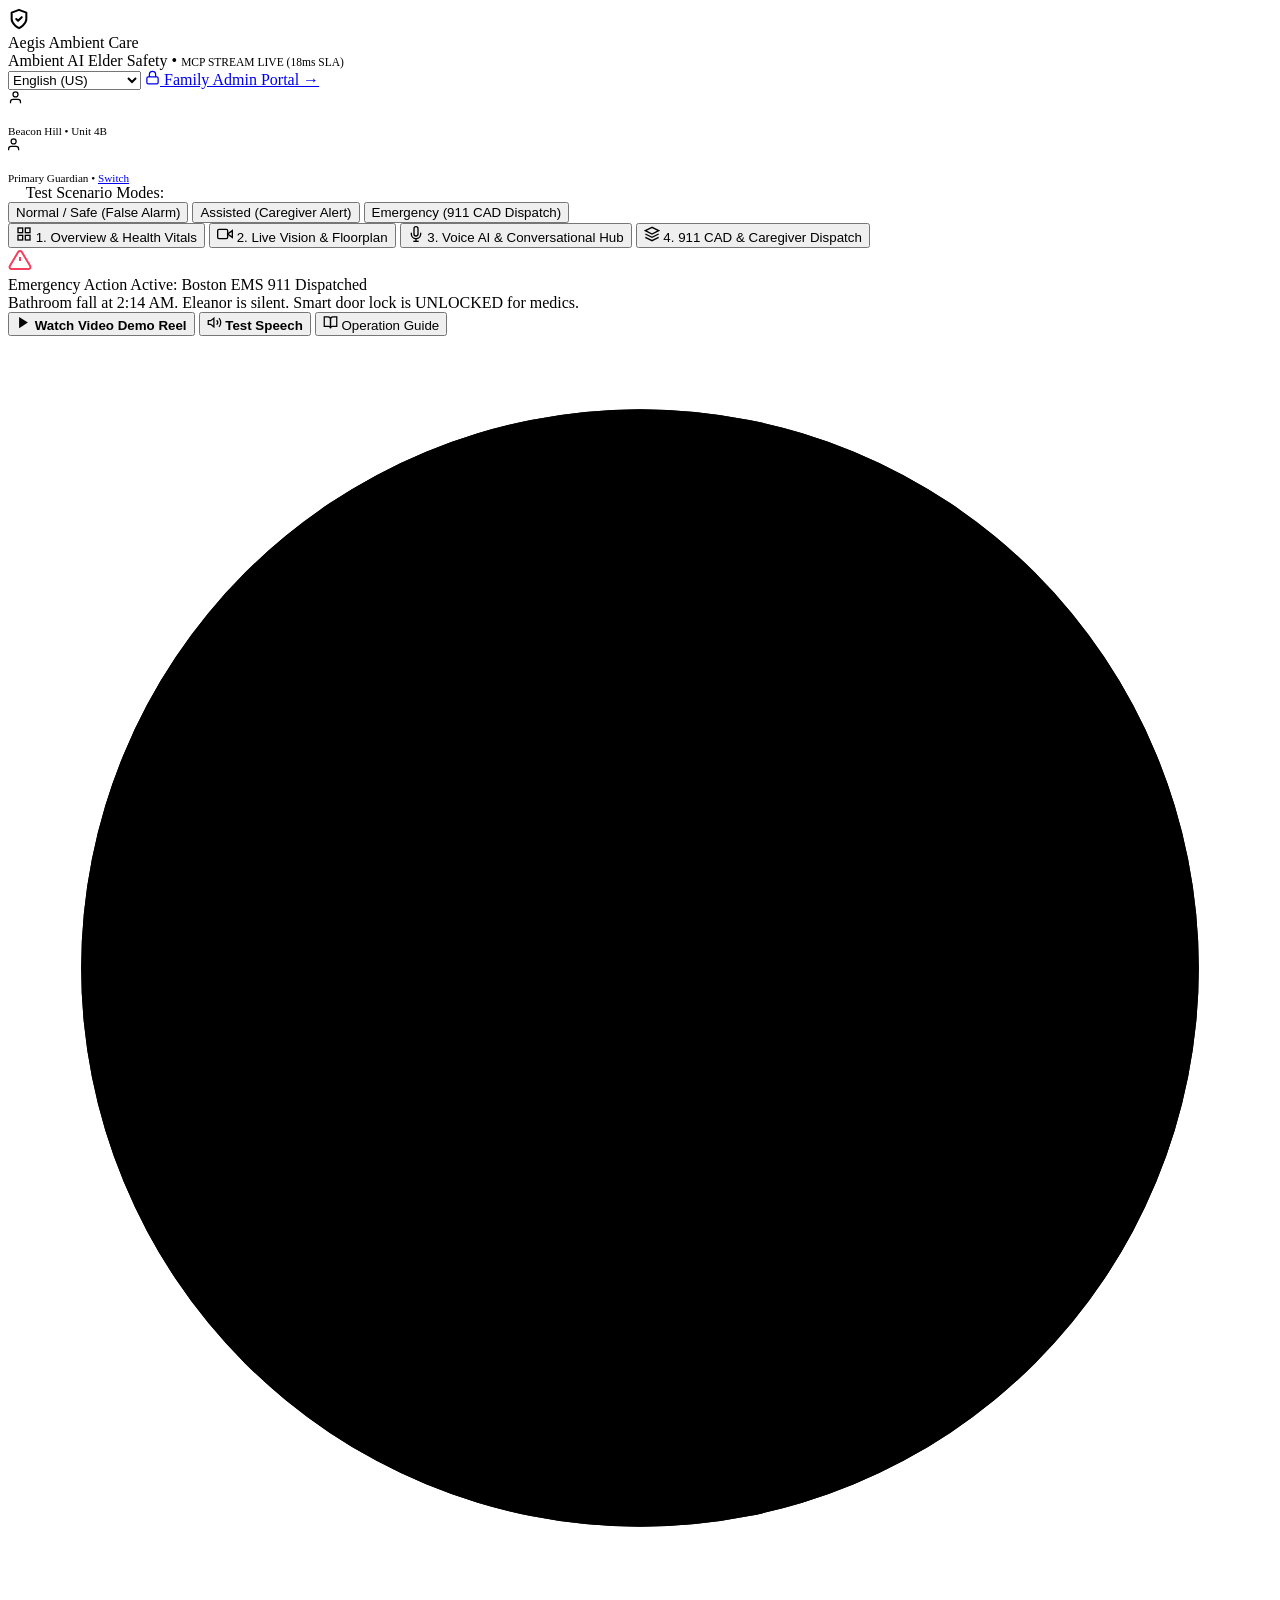
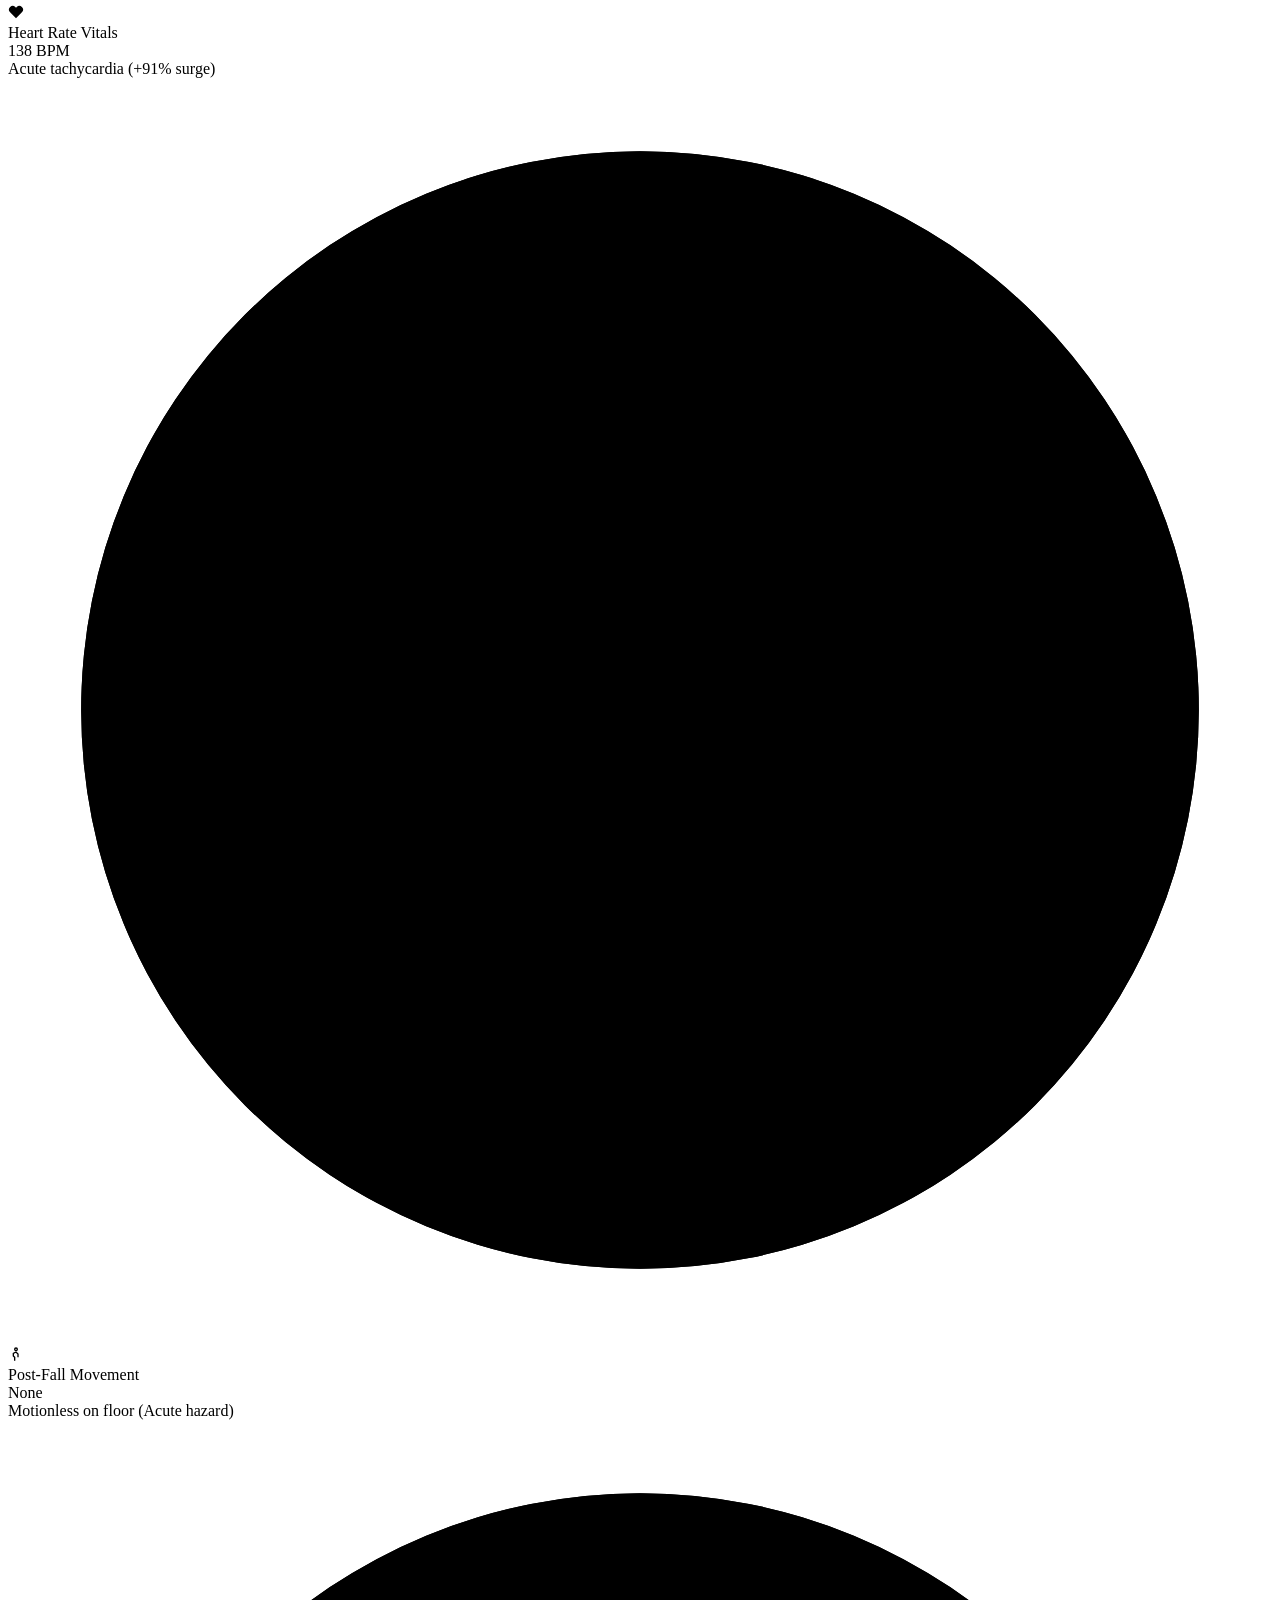
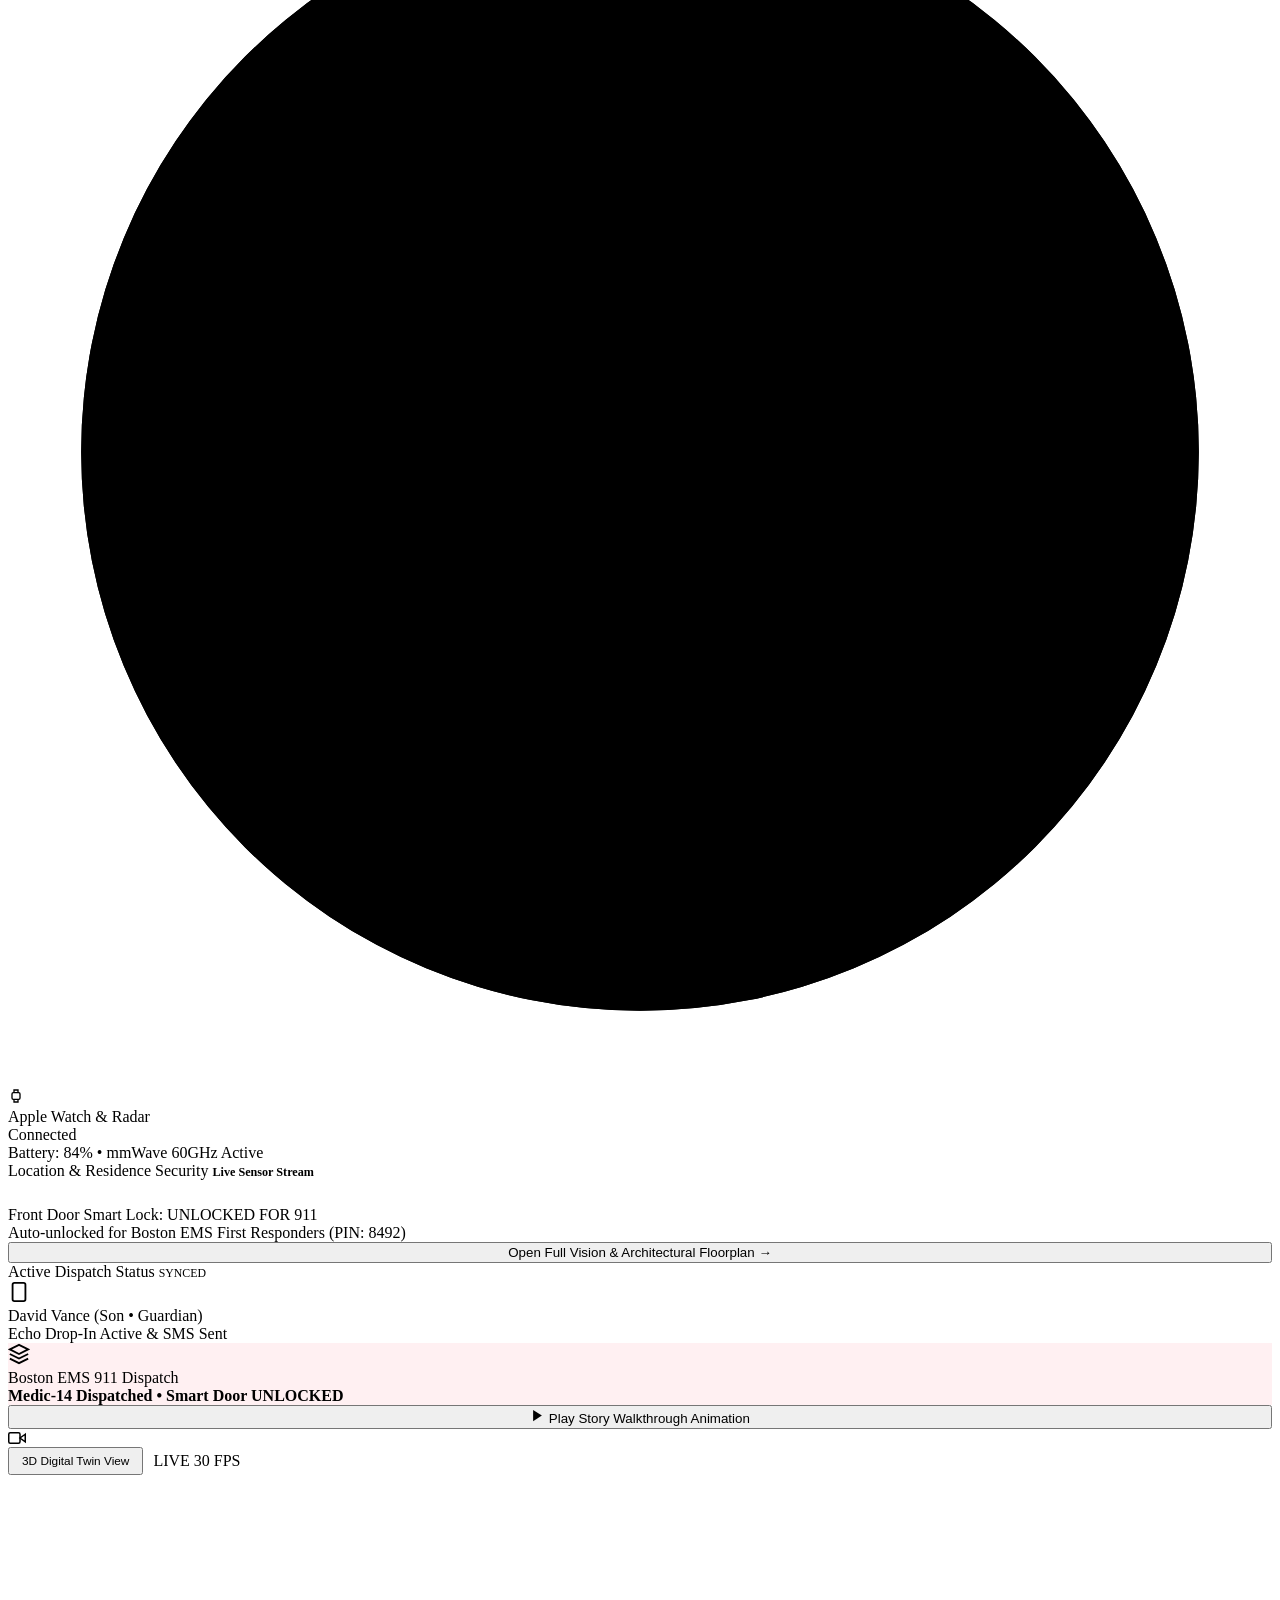
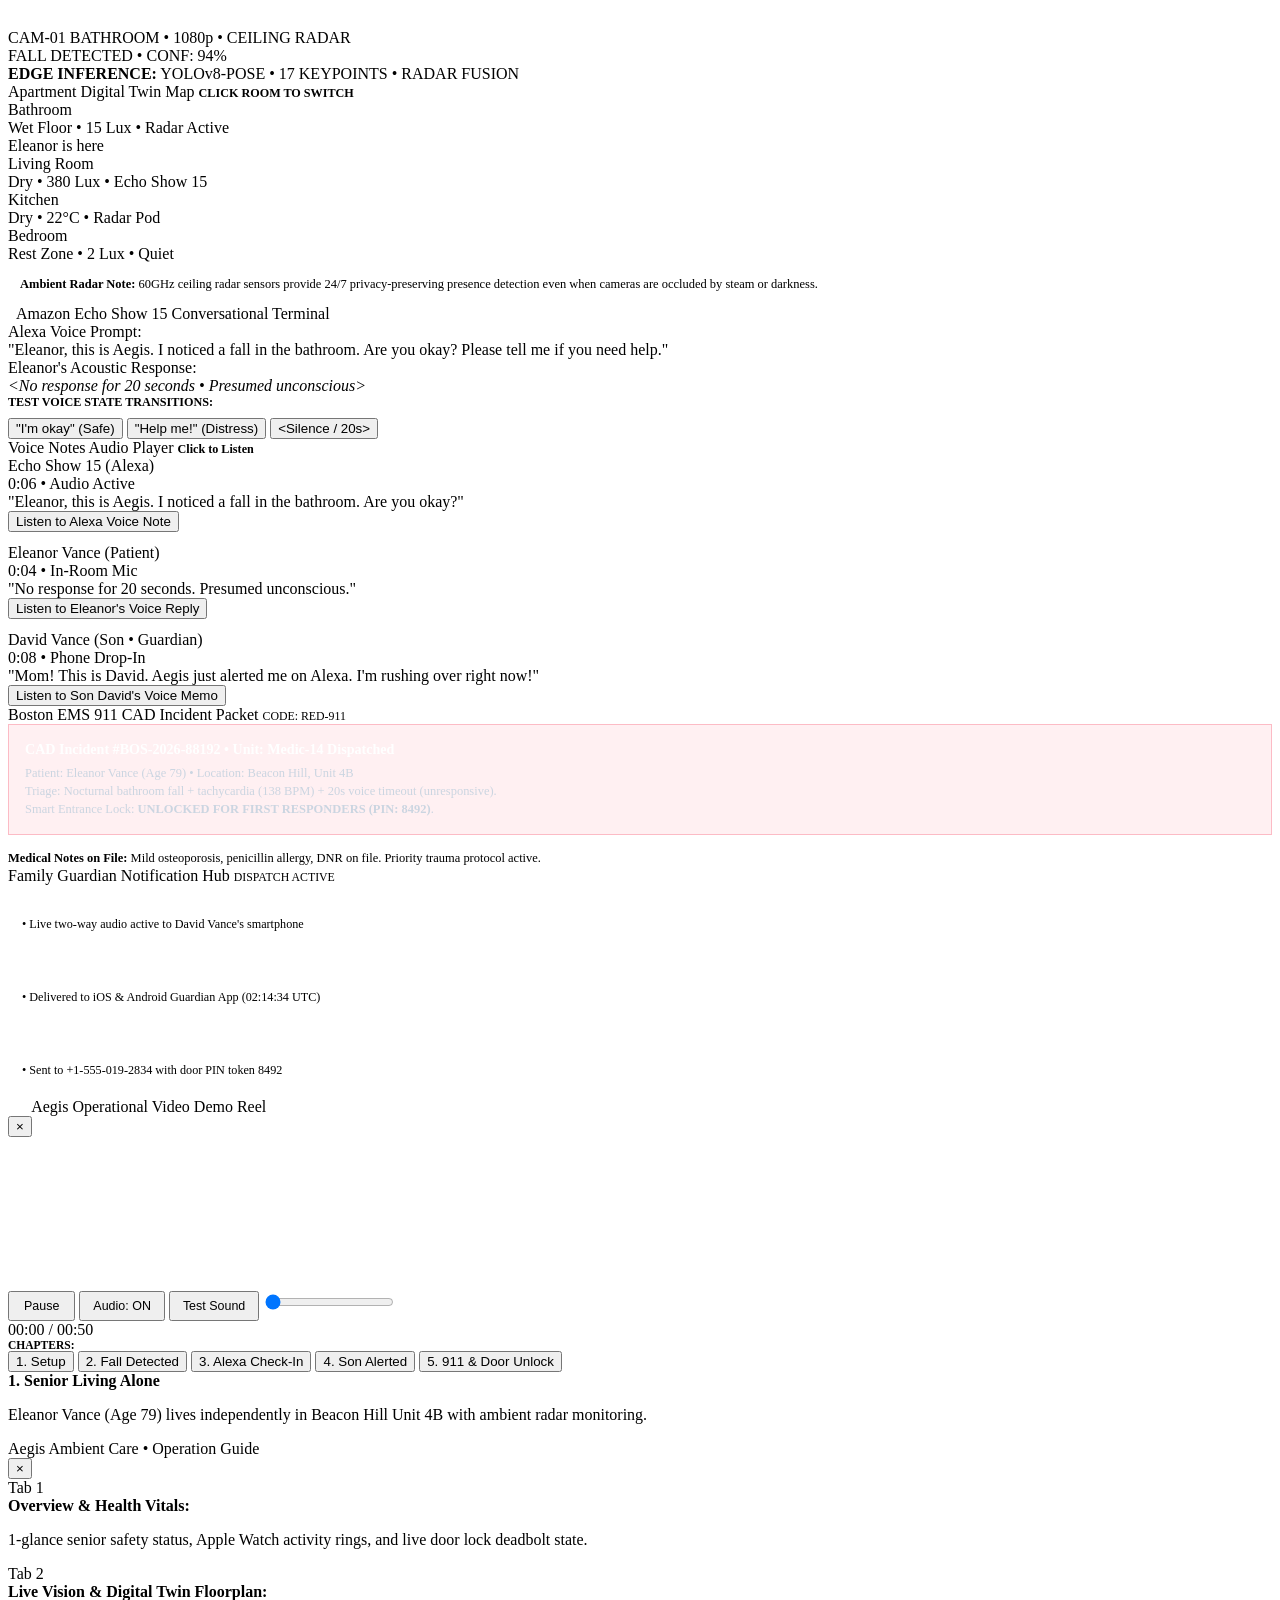
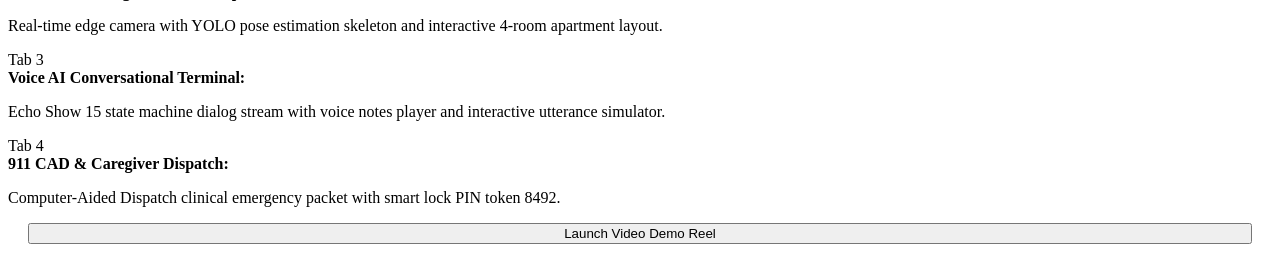
==== app/static/index.html @ 358073b3 "feat: add Aegis Ambient Care MCP server and safety agent system" ====
<!DOCTYPE html>
<html lang="en">
<head>
  <meta charset="UTF-8">
  <meta name="viewport" content="width=device-width, initial-scale=1.0">
  <title>Aegis Ambient Care — Senior Safety Intelligence</title>
  <meta name="description" content="Visual AI camera, voice notes, and ambient elder safety monitoring system for Amazon Developer Hackathon 2026.">
  <link rel="preconnect" href="https://fonts.googleapis.com">
  <link rel="preconnect" href="https://fonts.gstatic.com" crossorigin>
  <link href="https://fonts.googleapis.com/css2?family=Plus+Jakarta+Sans:wght@300;400;500;600;700;800&family=JetBrains+Mono:wght@400;500;600;700&display=swap" rel="stylesheet">
  <link rel="stylesheet" href="/static/dashboard.css?v=6.0">
</head>
<body>

  <div class="app-container">

    <!-- Tesla-Style Minimalist Top Header -->
    <header class="app-header">
      <div class="brand-section">
        <div class="brand-logo-shield">
          <svg width="22" height="22" viewBox="0 0 24 24" fill="none" stroke="currentColor" stroke-width="2.2" stroke-linecap="round" stroke-linejoin="round">
            <path d="M12 22s8-4 8-10V5l-8-3-8 3v7c0 6 8 10 8 10z"/>
            <path d="M9 12l2 2 4-4"/>
          </svg>
        </div>
        <div>
          <div class="brand-name">
            <span data-i18n="appTitle">Aegis Ambient Care</span>
          </div>
          <div class="brand-subtitle">
            <span class="status-dot-pulse"></span>
            <span data-i18n="tagline">Ambient AI Elder Safety</span> &bull; 
            <span style="font-family: var(--font-mono); font-size: 0.72rem; color: var(--accent-blue);">MCP STREAM LIVE (18ms SLA)</span>
          </div>
        </div>
      </div>

      <div class="header-actions">
        <!-- Global Language Selector -->
        <select id="langSelector" class="lang-select-box" onchange="setLanguage(this.value)">
          <option value="en">English (US)</option>
          <option value="es">Español</option>
          <option value="fr">Français</option>
          <option value="de">Deutsch</option>
          <option value="pt">Português</option>
          <option value="ar">العربية (Arabic)</option>
          <option value="ja">日本語 (Japanese)</option>
          <option value="ru">Русский (Russian)</option>
          <option value="hi">हिन्दी (Hindi)</option>
          <option value="zh">中文 (Chinese)</option>
        </select>

        <!-- Switch to Son's Admin Portal -->
        <a href="/admin" class="btn-admin-link">
          <svg width="15" height="15" viewBox="0 0 24 24" fill="none" stroke="currentColor" stroke-width="2">
            <rect x="3" y="11" width="18" height="11" rx="2" ry="2"/>
            <path d="M7 11V7a5 5 0 0 1 10 0v4"/>
          </svg>
          <span data-i18n="adminLink">Family Admin Portal &rarr;</span>
        </a>

        <!-- Senior Profile Capsule -->
        <div class="header-chip">
          <div class="avatar-chip">
            <svg width="15" height="15" viewBox="0 0 24 24" fill="none" stroke="currentColor" stroke-width="2">
              <path d="M20 21v-2a4 4 0 0 0-4-4H8a4 4 0 0 0-4 4v2"/>
              <circle cx="12" cy="7" r="4"/>
            </svg>
          </div>
          <div>
            <div style="font-size: 0.82rem; font-weight: 700; color: #fff;" data-i18n="seniorName">Eleanor Vance (Age 79)</div>
            <div style="font-size: 0.7rem; color: var(--text-secondary);" data-i18n="seniorLoc">Beacon Hill &bull; Unit 4B</div>
          </div>
        </div>

        <!-- User Role Session -->
        <div class="header-chip" id="userSessionBadge">
          <div class="avatar-chip" id="userAvatar">
            <svg width="15" height="15" viewBox="0 0 24 24" fill="none" stroke="currentColor" stroke-width="2">
              <path d="M17 21v-2a4 4 0 0 0-4-4H5a4 4 0 0 0-4 4v2"/>
              <circle cx="9" cy="7" r="4"/>
            </svg>
          </div>
          <div>
            <div style="font-size: 0.82rem; font-weight: 700; color: #fff;" id="userName">David Vance (Son)</div>
            <div style="font-size: 0.7rem; color: var(--text-secondary);">
              <span id="userRole" data-i18n="userRole">Primary Guardian</span> &bull; 
              <a href="/login" onclick="logoutUser()">Switch</a>
            </div>
          </div>
        </div>
      </div>
    </header>

    <!-- Tesla Driving Mode Style Scenario Controller -->
    <div class="scenario-bar-container">
      <div class="scenario-bar-label">
        <svg width="14" height="14" viewBox="0 0 24 24" fill="none" stroke="var(--accent-blue)" stroke-width="2">
          <circle cx="12" cy="12" r="10"/>
          <polygon points="10 8 16 12 10 16 10 8"/>
        </svg>
        <span>Test Scenario Modes:</span>
      </div>
      <div class="scenario-buttons-strip">
        <button class="pill-scenario-btn btn-green" id="tabScenario1" onclick="switchScenario('false_alarm')">
          <span style="width: 7px; height: 7px; border-radius: 50%; background: #10b981;"></span>
          <span data-i18n="tabScenario1Title">Normal / Safe (False Alarm)</span>
        </button>
        <button class="pill-scenario-btn btn-amber" id="tabScenario2" onclick="switchScenario('responsive')">
          <span style="width: 7px; height: 7px; border-radius: 50%; background: #f59e0b;"></span>
          <span data-i18n="tabScenario2Title">Assisted (Caregiver Alert)</span>
        </button>
        <button class="pill-scenario-btn btn-red active" id="tabScenario3" onclick="switchScenario('silent')">
          <span style="width: 7px; height: 7px; border-radius: 50%; background: #f43f5e;"></span>
          <span data-i18n="tabScenario3Title">Emergency (911 CAD Dispatch)</span>
        </button>
      </div>
    </div>

    <!-- Apple iOS / macOS Style Multi-View Tab Navigation -->
    <nav class="tab-navigation-strip">
      <button class="tab-nav-btn active" id="tabBtnOverview" onclick="switchTab('overview')">
        <svg width="16" height="16" viewBox="0 0 24 24" fill="none" stroke="currentColor" stroke-width="2">
          <rect x="3" y="3" width="7" height="7"/>
          <rect x="14" y="3" width="7" height="7"/>
          <rect x="14" y="14" width="7" height="7"/>
          <rect x="3" y="14" width="7" height="7"/>
        </svg>
        <span>1. Overview & Health Vitals</span>
      </button>

      <button class="tab-nav-btn" id="tabBtnVision" onclick="switchTab('vision')">
        <svg width="16" height="16" viewBox="0 0 24 24" fill="none" stroke="currentColor" stroke-width="2">
          <path d="M23 7l-7 5 7 5V7z"/>
          <rect x="1" y="5" width="15" height="14" rx="2" ry="2"/>
        </svg>
        <span>2. Live Vision & Floorplan</span>
      </button>

      <button class="tab-nav-btn" id="tabBtnVoice" onclick="switchTab('voice')">
        <svg width="16" height="16" viewBox="0 0 24 24" fill="none" stroke="currentColor" stroke-width="2">
          <path d="M12 1a3 3 0 0 0-3 3v8a3 3 0 0 0 6 0V4a3 3 0 0 0-3-3z"/>
          <path d="M19 10v2a7 7 0 0 1-14 0v-2"/>
          <line x1="12" y1="19" x2="12" y2="23"/>
          <line x1="8" y1="23" x2="16" y2="23"/>
        </svg>
        <span>3. Voice AI & Conversational Hub</span>
      </button>

      <button class="tab-nav-btn" id="tabBtnDispatch" onclick="switchTab('dispatch')">
        <svg width="16" height="16" viewBox="0 0 24 24" fill="none" stroke="currentColor" stroke-width="2">
          <polygon points="12 2 2 7 12 12 22 7 12 2"/>
          <polyline points="2 17 12 22 22 17"/>
          <polyline points="2 12 12 17 22 12"/>
        </svg>
        <span>4. 911 CAD & Caregiver Dispatch</span>
      </button>
    </nav>

    <!-- ======================================================================
         TAB 1: OVERVIEW & HEALTH VITALS (Executive Health Snapshot)
         ====================================================================== -->
    <div class="tab-content-panel active" id="panelOverview">
      <!-- 1-Glance Reassurance Banner -->
      <section class="hero-ribbon is-critical" id="heroStatusCard">
        <div class="ribbon-info-left">
          <div class="ribbon-emblem" id="heroStatusIcon">
            <svg width="24" height="24" viewBox="0 0 24 24" fill="none" stroke="#f43f5e" stroke-width="2">
              <path d="M10.29 3.86L1.82 18a2 2 0 0 0 1.71 3h16.94a2 2 0 0 0 1.71-3L13.71 3.86a2 2 0 0 0-3.42 0z"/>
              <line x1="12" y1="9" x2="12" y2="13"/>
              <line x1="12" y1="17" x2="12.01" y2="17"/>
            </svg>
          </div>
          <div class="ribbon-text">
            <div class="title" id="heroStatusTitle" style="color: var(--accent-red);" data-i18n="emergencyStatus">
              Emergency Action Active: Boston EMS 911 Dispatched
            </div>
            <div class="sub" id="heroStatusSub">
              Bathroom fall at 2:14 AM. Eleanor is silent. Smart door lock is UNLOCKED for medics.
            </div>
          </div>
        </div>

        <div class="ribbon-action-buttons">
          <button class="btn-luxury-primary" onclick="openVideoDemoModal()">
            <svg width="15" height="15" viewBox="0 0 24 24" fill="currentColor">
              <polygon points="5 3 19 12 5 21 5 3"/>
            </svg>
            <strong>Watch Video Demo Reel</strong>
          </button>

          <button class="btn-luxury-secondary" onclick="window.voiceAudio.testAudio()">
            <svg width="15" height="15" viewBox="0 0 24 24" fill="none" stroke="currentColor" stroke-width="2">
              <polygon points="11 5 6 9 2 9 2 15 6 15 11 19 11 5"/>
              <path d="M19.07 4.93a10 10 0 0 1 0 14.14M15.54 8.46a5 5 0 0 1 0 7.07"/>
            </svg>
            <strong>Test Speech</strong>
          </button>

          <button class="btn-luxury-secondary" onclick="openVideoGuideModal()">
            <svg width="15" height="15" viewBox="0 0 24 24" fill="none" stroke="currentColor" stroke-width="2">
              <path d="M2 3h6a4 4 0 0 1 4 4v14a3 3 0 0 0-3-3H2z"/>
              <path d="M22 3h-6a4 4 0 0 0-4 4v14a3 3 0 0 1 3-3h7z"/>
            </svg>
            <span data-i18n="videoGuideBtn">Operation Guide</span>
          </button>
        </div>
      </section>

      <!-- Apple Health-Style 3 Activity Rings -->
      <div class="overview-stats-grid">
        <!-- Heart Rate Ring -->
        <div class="stat-ring-card">
          <div class="ring-svg-wrap">
            <svg class="ring-svg" viewBox="0 0 36 36">
              <path class="ring-circle-bg" d="M18 2.0845 a 15.9155 15.9155 0 0 1 0 31.831 a 15.9155 15.9155 0 0 1 0 -31.831" />
              <path class="ring-circle-fill" id="ringHrFill" stroke="var(--accent-red)" stroke-dasharray="100, 100" stroke-dashoffset="15" d="M18 2.0845 a 15.9155 15.9155 0 0 1 0 31.831 a 15.9155 15.9155 0 0 1 0 -31.831" />
            </svg>
            <div class="ring-icon-center" style="color: var(--accent-red);">
              <svg width="16" height="16" viewBox="0 0 24 24" fill="currentColor">
                <path d="M20.84 4.61a5.5 5.5 0 0 0-7.78 0L12 5.67l-1.06-1.06a5.5 5.5 0 0 0-7.78 7.78l1.06 1.06L12 21.23l7.78-7.78 1.06-1.06a5.5 5.5 0 0 0 0-7.78z"/>
              </svg>
            </div>
          </div>
          <div class="stat-details">
            <div class="stat-label" data-i18n="heartRate">Heart Rate Vitals</div>
            <div class="stat-value" id="vitalsHR" style="color: var(--accent-red);">138 BPM</div>
            <div class="stat-subtext" id="vitalsHRSub">Acute tachycardia (+91% surge)</div>
          </div>
        </div>

        <!-- Movement Ring -->
        <div class="stat-ring-card">
          <div class="ring-svg-wrap">
            <svg class="ring-svg" viewBox="0 0 36 36">
              <path class="ring-circle-bg" d="M18 2.0845 a 15.9155 15.9155 0 0 1 0 31.831 a 15.9155 15.9155 0 0 1 0 -31.831" />
              <path class="ring-circle-fill" id="ringMoveFill" stroke="var(--accent-amber)" stroke-dasharray="100, 100" stroke-dashoffset="95" d="M18 2.0845 a 15.9155 15.9155 0 0 1 0 31.831 a 15.9155 15.9155 0 0 1 0 -31.831" />
            </svg>
            <div class="ring-icon-center" style="color: var(--accent-amber);">
              <svg width="16" height="16" viewBox="0 0 24 24" fill="none" stroke="currentColor" stroke-width="2">
                <circle cx="12" cy="5" r="2"/>
                <path d="M10 22v-5l-2-2v-4l4-2 3 3v5"/>
              </svg>
            </div>
          </div>
          <div class="stat-details">
            <div class="stat-label" data-i18n="movement">Post-Fall Movement</div>
            <div class="stat-value" id="vitalsMove" style="color: var(--accent-red);">None</div>
            <div class="stat-subtext" id="vitalsMoveSub">Motionless on floor (Acute hazard)</div>
          </div>
        </div>

        <!-- Apple Watch Connection -->
        <div class="stat-ring-card">
          <div class="ring-svg-wrap">
            <svg class="ring-svg" viewBox="0 0 36 36">
              <path class="ring-circle-bg" d="M18 2.0845 a 15.9155 15.9155 0 0 1 0 31.831 a 15.9155 15.9155 0 0 1 0 -31.831" />
              <path class="ring-circle-fill" stroke="var(--accent-green)" stroke-dasharray="100, 100" stroke-dashoffset="16" d="M18 2.0845 a 15.9155 15.9155 0 0 1 0 31.831 a 15.9155 15.9155 0 0 1 0 -31.831" />
            </svg>
            <div class="ring-icon-center" style="color: var(--accent-green);">
              <svg width="16" height="16" viewBox="0 0 24 24" fill="none" stroke="currentColor" stroke-width="2">
                <rect x="6" y="7" width="12" height="10" rx="2"/>
                <path d="M9 7V3h6v4M9 17v4h6v-4"/>
              </svg>
            </div>
          </div>
          <div class="stat-details">
            <div class="stat-label" data-i18n="appleWatch">Apple Watch & Radar</div>
            <div class="stat-value" style="color: var(--accent-green);" data-i18n="connected">Connected</div>
            <div class="stat-subtext">Battery: 84% &bull; mmWave 60GHz Active</div>
          </div>
        </div>
      </div>

      <!-- Quick Summary Row -->
      <div class="two-col-grid">
        <!-- Room Location & Smart Lock -->
        <div class="content-card">
          <div class="card-header-bar">
            <span>Location & Residence Security</span>
            <span style="font-size: 0.76rem; color: var(--accent-blue); font-weight: 700;">Live Sensor Stream</span>
          </div>

          <div class="door-lock-bar" id="doorLockBar">
            <div class="door-icon" id="doorIcon">
              <svg width="22" height="22" viewBox="0 0 24 24" fill="none" stroke="var(--accent-red)" stroke-width="2">
                <rect x="3" y="11" width="18" height="11" rx="2" ry="2"/>
                <path d="M7 11V7a5 5 0 0 1 9.9-1"/>
              </svg>
            </div>
            <div class="door-text">
              <div class="door-title" id="doorTitle" data-i18n="doorUnlocked">Front Door Smart Lock: UNLOCKED FOR 911</div>
              <div class="door-sub" id="doorSub" data-i18n="doorPinSub">Auto-unlocked for Boston EMS First Responders (PIN: 8492)</div>
            </div>
          </div>

          <div>
            <button class="btn-luxury-secondary" style="width: 100%; justify-content: center;" onclick="switchTab('vision')">
              Open Full Vision & Architectural Floorplan &rarr;
            </button>
          </div>
        </div>

        <!-- Caregiver & EMS Quick Snapshot -->
        <div class="content-card">
          <div class="card-header-bar">
            <span>Active Dispatch Status</span>
            <span style="font-size: 0.74rem; color: var(--accent-green); font-family: var(--font-mono);">SYNCED</span>
          </div>

          <div class="outcomes-grid">
            <div class="outcome-card" id="cardSarah">
              <div class="outcome-icon" id="iconSarah" style="color: var(--accent-amber);">
                <svg width="22" height="22" viewBox="0 0 24 24" fill="none" stroke="currentColor" stroke-width="2">
                  <rect x="5" y="2" width="14" height="20" rx="2" ry="2"/>
                  <line x1="12" y1="18" x2="12.01" y2="18"/>
                </svg>
              </div>
              <div class="outcome-text">
                <div class="title" id="titleSarah" data-i18n="sonTitle">David Vance (Son &bull; Guardian)</div>
                <div class="sub" id="descSarah">Echo Drop-In Active & SMS Sent</div>
              </div>
            </div>

            <div class="outcome-card" id="cardEms" style="border-color: rgba(244, 63, 94, 0.4); background: rgba(244, 63, 94, 0.08);">
              <div class="outcome-icon" id="iconEms" style="color: var(--accent-red);">
                <svg width="22" height="22" viewBox="0 0 24 24" fill="none" stroke="currentColor" stroke-width="2">
                  <polygon points="12 2 2 7 12 12 22 7 12 2"/>
                  <polyline points="2 17 12 22 22 17"/>
                  <polyline points="2 12 12 17 22 12"/>
                </svg>
              </div>
              <div class="outcome-text">
                <div class="title" id="titleEms" data-i18n="emsTitle">Boston EMS 911 Dispatch</div>
                <div class="sub" id="descEms" style="color: var(--accent-red); font-weight: 700;">Medic-14 Dispatched &bull; Smart Door UNLOCKED</div>
              </div>
            </div>
          </div>

          <div>
            <button class="btn-luxury-primary" id="btnPlayStory" style="width: 100%; justify-content: center;" onclick="playStepByStepStory()">
              <svg width="15" height="15" viewBox="0 0 24 24" fill="currentColor">
                <polygon points="5 3 19 12 5 21 5 3"/>
              </svg>
              <span data-i18n="playAnimation">Play Story Walkthrough Animation</span>
            </button>
          </div>
        </div>
      </div>
    </div>

    <!-- ======================================================================
         TAB 2: LIVE VISION & ARCHITECTURAL FLOORPLAN
         ====================================================================== -->
    <div class="tab-content-panel" id="panelVision">
      <div class="two-col-grid">
        <!-- Live YOLO Pose Estimation Camera Viewport -->
        <section class="camera-cinema-card">
          <div class="camera-cinema-header">
            <div style="display: flex; align-items: center; gap: 8px;">
              <span id="camHeaderIcon" style="display: inline-flex; align-items: center; color: var(--accent-blue);">
                <svg width="18" height="18" viewBox="0 0 24 24" fill="none" stroke="currentColor" stroke-width="2">
                  <path d="M23 7l-7 5 7 5V7z"/>
                  <rect x="1" y="5" width="15" height="14" rx="2" ry="2"/>
                </svg>
              </span>
              <span id="camHeaderTitle" style="font-size: 0.92rem; font-weight: 700; color: #fff;">Live Camera & Radar Feed: Bathroom</span>
            </div>
            <div style="display: flex; align-items: center; gap: 10px;">
              <button class="btn-luxury-secondary" id="btnToggle3DMode" onclick="toggleMain3DMode()" style="padding: 5px 12px; font-size: 0.74rem;">
                3D Digital Twin View
              </button>
              <div class="rec-badge-live">
                <span class="rec-pulse-dot"></span> LIVE 30 FPS
              </div>
            </div>
          </div>

          <div class="canvas-viewport">
            <canvas id="cameraCanvas"></canvas>
            <canvas id="threeDCanvas" style="display: none; width: 100%; height: 100%; position: absolute; top: 0; left: 0;"></canvas>
            <div class="camera-hud-overlay">
              <div class="hud-pill" id="camHudPill">
                CAM-01 BATHROOM &bull; 1080p &bull; CEILING RADAR
              </div>
              <div class="hud-detection-tag" id="hudDetectionTag">
                FALL DETECTED &bull; CONF: 94%
              </div>
            </div>
          </div>

          <div class="camera-cinema-footer">
            <span style="font-weight: 700; text-transform: uppercase;">Edge Inference:</span>
            <span style="font-family: var(--font-mono); color: var(--accent-blue);">YOLOv8-POSE &bull; 17 KEYPOINTS &bull; RADAR FUSION</span>
          </div>
        </section>

        <!-- Digital Twin Architectural Floorplan -->
        <section class="content-card">
          <div class="card-header-bar">
            <span>Apartment Digital Twin Map</span>
            <span style="font-size: 0.76rem; color: var(--accent-blue); font-weight: 700; text-transform: uppercase;">Click Room to Switch</span>
          </div>

          <div class="rooms-interactive-grid">
            <!-- Bathroom -->
            <div class="room-visual-tile alert-active selected" id="tileBathroom" onclick="selectRoomTile('bathroom')">
              <div class="room-tile-title" data-i18n="bathroom">Bathroom</div>
              <div class="room-tile-sub" id="subBathroom">Wet Floor &bull; 15 Lux &bull; Radar Active</div>
              <div class="senior-here-pill" id="tagBathroom">Eleanor is here</div>
            </div>

            <!-- Living Room -->
            <div class="room-visual-tile" id="tileLiving" onclick="selectRoomTile('living')">
              <div class="room-tile-title" data-i18n="livingRoom">Living Room</div>
              <div class="room-tile-sub">Dry &bull; 380 Lux &bull; Echo Show 15</div>
              <div class="senior-here-pill" id="tagLiving" style="display: none;">Eleanor is here</div>
            </div>

            <!-- Kitchen -->
            <div class="room-visual-tile" id="tileKitchen" onclick="selectRoomTile('kitchen')">
              <div class="room-tile-title" data-i18n="kitchen">Kitchen</div>
              <div class="room-tile-sub">Dry &bull; 22°C &bull; Radar Pod</div>
              <div class="senior-here-pill" id="tagKitchen" style="display: none;">Eleanor is here</div>
            </div>

            <!-- Bedroom -->
            <div class="room-visual-tile" id="tileBedroom" onclick="selectRoomTile('bedroom')">
              <div class="room-tile-title" data-i18n="bedroom">Bedroom</div>
              <div class="room-tile-sub">Rest Zone &bull; 2 Lux &bull; Quiet</div>
              <div class="senior-here-pill" id="tagBedroom" style="display: none;">Eleanor is here</div>
            </div>
          </div>

          <div style="font-size: 0.78rem; color: var(--text-secondary); line-height: 1.45; background: var(--bg-card-subtle); padding: 12px; border-radius: var(--radius-sm); border: 1px solid var(--border-subtle);">
            <strong>Ambient Radar Note:</strong> 60GHz ceiling radar sensors provide 24/7 privacy-preserving presence detection even when cameras are occluded by steam or darkness.
          </div>
        </section>
      </div>
    </div>

    <!-- ======================================================================
         TAB 3: VOICE AI & CONVERSATIONAL HUB (Echo Show 15 Check-In)
         ====================================================================== -->
    <div class="tab-content-panel" id="panelVoice">
      <div class="two-col-grid">
        <!-- Alexa Conversational Terminal -->
        <section class="content-card">
          <div class="card-header-bar">
            <span style="display: flex; align-items: center; gap: 8px;">
              <span class="alexa-halo-ring"></span>
              <span>Amazon Echo Show 15 Conversational Terminal</span>
            </span>
            <div class="soundwave-box">
              <span class="soundwave-bar"></span>
              <span class="soundwave-bar"></span>
              <span class="soundwave-bar"></span>
              <span class="soundwave-bar"></span>
            </div>
          </div>

          <div class="dialog-container">
            <div class="bubble alexa">
              <div class="label" data-i18n="alexaAsks">Alexa Voice Prompt:</div>
              <div id="dialogAlexaText">
                "Eleanor, this is Aegis. I noticed a fall in the bathroom. Are you okay? Please tell me if you need help."
              </div>
            </div>

            <div class="bubble senior" id="dialogSeniorBubble">
              <div class="label" data-i18n="seniorReply">Eleanor's Acoustic Response:</div>
              <div id="dialogSeniorText">
                <em>&lt;No response for 20 seconds &bull; Presumed unconscious&gt;</em>
              </div>
            </div>
          </div>

          <div>
            <div style="font-size: 0.76rem; font-weight: 800; color: var(--text-secondary); text-transform: uppercase; margin-bottom: 8px;" data-i18n="answerForMom">
              Test Voice State Transitions:
            </div>
            <div class="interactive-buttons">
              <button class="btn-choice choice-ok" onclick="userAnswer('ok')">
                <span data-i18n="btnImOk">"I'm okay" (Safe)</span>
              </button>
              <button class="btn-choice choice-help" onclick="userAnswer('help')">
                <span data-i18n="btnHelpMe">"Help me!" (Distress)</span>
              </button>
              <button class="btn-choice choice-silent" onclick="userAnswer('timeout')">
                <span data-i18n="btnSilent">&lt;Silence / 20s&gt;</span>
              </button>
            </div>
          </div>
        </section>

        <!-- Voice Notes & Audio Transcripts -->
        <section class="content-card">
          <div class="card-header-bar">
            <span>Voice Notes Audio Player</span>
            <span style="font-size: 0.76rem; color: var(--accent-blue); font-weight: 700;">Click to Listen</span>
          </div>

          <div style="display: flex; flex-direction: column; gap: 12px;">
            <!-- Note 1 -->
            <div class="voicenote-player-card">
              <div class="voicenote-meta">
                <div class="voicenote-speaker">Echo Show 15 (Alexa)</div>
                <div class="voicenote-time">0:06 &bull; Audio Active</div>
              </div>
              <div class="voicenote-quote">
                "Eleanor, this is Aegis. I noticed a fall in the bathroom. Are you okay?"
              </div>
              <button class="btn-play-voicenote" id="btnPlayAlexaVoice" onclick="playAlexaVoiceNote()">
                Listen to Alexa Voice Note
              </button>
            </div>

            <!-- Note 2 -->
            <div class="voicenote-player-card">
              <div class="voicenote-meta">
                <div class="voicenote-speaker">Eleanor Vance (Patient)</div>
                <div class="voicenote-time">0:04 &bull; In-Room Mic</div>
              </div>
              <div class="voicenote-quote" id="quoteSeniorVoice">
                "No response for 20 seconds. Presumed unconscious."
              </div>
              <button class="btn-play-voicenote" id="btnPlaySeniorVoice" onclick="playSeniorVoiceNote()">
                Listen to Eleanor's Voice Reply
              </button>
            </div>

            <!-- Note 3 -->
            <div class="voicenote-player-card">
              <div class="voicenote-meta">
                <div class="voicenote-speaker">David Vance (Son &bull; Guardian)</div>
                <div class="voicenote-time">0:08 &bull; Phone Drop-In</div>
              </div>
              <div class="voicenote-quote">
                "Mom! This is David. Aegis just alerted me on Alexa. I'm rushing over right now!"
              </div>
              <button class="btn-play-voicenote" onclick="playSonVoiceMemo()">
                Listen to Son David's Voice Memo
              </button>
            </div>
          </div>
        </section>
      </div>
    </div>

    <!-- ======================================================================
         TAB 4: 911 CAD & CAREGIVER DISPATCH
         ====================================================================== -->
    <div class="tab-content-panel" id="panelDispatch">
      <div class="two-col-grid">
        <!-- 911 CAD Emergency Packet -->
        <section class="content-card">
          <div class="card-header-bar">
            <span>Boston EMS 911 CAD Incident Packet</span>
            <span style="font-size: 0.74rem; font-family: var(--font-mono); color: var(--accent-red);">CODE: RED-911</span>
          </div>

          <div style="background: rgba(244, 63, 94, 0.08); border: 1px solid rgba(244, 63, 94, 0.3); border-radius: var(--radius-sm); padding: 16px; margin-bottom: 14px;">
            <div style="font-size: 0.88rem; font-weight: 800; color: #fff; margin-bottom: 6px;">
              CAD Incident #BOS-2026-88192 &bull; Unit: Medic-14 Dispatched
            </div>
            <div style="font-size: 0.78rem; color: #cbd5e1; line-height: 1.45;">
              Patient: Eleanor Vance (Age 79) &bull; Location: Beacon Hill, Unit 4B<br>
              Triage: Nocturnal bathroom fall + tachycardia (138 BPM) + 20s voice timeout (unresponsive).<br>
              Smart Entrance Lock: <strong>UNLOCKED FOR FIRST RESPONDERS (PIN: 8492)</strong>.
            </div>
          </div>

          <div style="font-size: 0.78rem; color: var(--text-secondary); line-height: 1.45;">
            <strong>Medical Notes on File:</strong> Mild osteoporosis, penicillin allergy, DNR on file. Priority trauma protocol active.
          </div>
        </section>

        <!-- Caregiver Channel Status -->
        <section class="content-card">
          <div class="card-header-bar">
            <span>Family Guardian Notification Hub</span>
            <span style="font-size: 0.74rem; font-family: var(--font-mono); color: var(--accent-green);">DISPATCH ACTIVE</span>
          </div>

          <div style="display: flex; flex-direction: column; gap: 12px;">
            <div style="background: var(--bg-card-subtle); border: 1px solid var(--border-subtle); border-radius: var(--radius-sm); padding: 14px;">
              <div style="font-size: 0.84rem; font-weight: 700; color: #fff; margin-bottom: 2px;">
                Channel 1: Echo Show 15 Drop-In Call
              </div>
              <div style="font-size: 0.76rem; color: var(--accent-green);">
                &bull; Live two-way audio active to David Vance's smartphone
              </div>
            </div>

            <div style="background: var(--bg-card-subtle); border: 1px solid var(--border-subtle); border-radius: var(--radius-sm); padding: 14px;">
              <div style="font-size: 0.84rem; font-weight: 700; color: #fff; margin-bottom: 2px;">
                Channel 2: High-Priority Push Notification
              </div>
              <div style="font-size: 0.76rem; color: var(--text-secondary);">
                &bull; Delivered to iOS & Android Guardian App (02:14:34 UTC)
              </div>
            </div>

            <div style="background: var(--bg-card-subtle); border: 1px solid var(--border-subtle); border-radius: var(--radius-sm); padding: 14px;">
              <div style="font-size: 0.84rem; font-weight: 700; color: #fff; margin-bottom: 2px;">
                Channel 3: Automated SMS Alert & GPS Link
              </div>
              <div style="font-size: 0.76rem; color: var(--text-secondary);">
                &bull; Sent to +1-555-019-2834 with door PIN token 8492
              </div>
            </div>
          </div>
        </section>
      </div>
    </div>

  </div>

  <!-- Operational Video Demo Modal -->
  <div class="video-demo-modal" id="videoDemoModal">
    <div class="video-demo-window">
      <div class="video-demo-header">
        <div class="video-demo-title">
          <svg width="20" height="20" viewBox="0 0 24 24" fill="none" stroke="var(--accent-blue)" stroke-width="2">
            <polygon points="23 7 16 12 23 17 23 7"/>
            <rect x="1" y="5" width="15" height="14" rx="2" ry="2"/>
          </svg>
          <span>Aegis Operational Video Demo Reel</span>
        </div>
        <button class="btn-close-modal" onclick="closeVideoDemoModal()">&times;</button>
      </div>

      <div class="video-screen-container">
        <canvas id="demoVideoCanvas"></canvas>
      </div>

      <div class="video-controls-bar">
        <div class="video-scrub-row">
          <button class="btn-luxury-primary" id="btnVideoPlayPause" onclick="videoReel.togglePlay()" style="padding: 6px 14px; font-size: 0.78rem;">
            Pause
          </button>
          <button class="btn-luxury-secondary" id="btnVideoMute" onclick="videoReel.toggleMute()" style="padding: 6px 12px; font-size: 0.78rem;">
            Audio: ON
          </button>
          <button class="btn-luxury-secondary" id="btnVideoTestAudio" onclick="window.voiceAudio.testAudio()" style="padding: 6px 12px; font-size: 0.78rem;">
            Test Sound
          </button>
          <input type="range" id="videoProgressBar" class="video-progress-slider" min="0" max="100" value="0" oninput="videoReel.seek((this.value/100)*videoReel.duration)">
          <div class="video-time-tag" id="videoTimeDisplay">00:00 / 00:50</div>
        </div>

        <div class="video-action-row">
          <div style="font-size: 0.72rem; font-weight: 800; color: var(--text-secondary); text-transform: uppercase;">Chapters:</div>
          <div class="chapter-btn-strip">
            <button class="btn-chapter" onclick="seekVideoToScene(0)">1. Setup</button>
            <button class="btn-chapter" onclick="seekVideoToScene(1)">2. Fall Detected</button>
            <button class="btn-chapter" onclick="seekVideoToScene(2)">3. Alexa Check-In</button>
            <button class="btn-chapter" onclick="seekVideoToScene(3)">4. Son Alerted</button>
            <button class="btn-chapter" onclick="seekVideoToScene(4)">5. 911 & Door Unlock</button>
          </div>
        </div>
      </div>

      <div class="video-subtitles-bar">
        <div class="subtitles-text">
          <strong id="videoCaptionTitle">1. Senior Living Alone</strong>
          <p id="videoCaptionSub">Eleanor Vance (Age 79) lives independently in Beacon Hill Unit 4B with ambient radar monitoring.</p>
        </div>
      </div>
    </div>
  </div>

  <!-- Operation Guide Modal -->
  <div class="modal-overlay" id="videoGuideModal">
    <div class="modal-content">
      <div class="modal-header">
        <div class="modal-title">
          <span>Aegis Ambient Care &bull; Operation Guide</span>
        </div>
        <button class="btn-close-modal" onclick="closeVideoGuideModal()">&times;</button>
      </div>

      <div class="guide-step-list">
        <div class="guide-step-item">
          <div class="guide-step-badge">Tab 1</div>
          <div class="guide-step-text">
            <strong>Overview & Health Vitals:</strong>
            <p>1-glance senior safety status, Apple Watch activity rings, and live door lock deadbolt state.</p>
          </div>
        </div>
        <div class="guide-step-item">
          <div class="guide-step-badge">Tab 2</div>
          <div class="guide-step-text">
            <strong>Live Vision & Digital Twin Floorplan:</strong>
            <p>Real-time edge camera with YOLO pose estimation skeleton and interactive 4-room apartment layout.</p>
          </div>
        </div>
        <div class="guide-step-item">
          <div class="guide-step-badge">Tab 3</div>
          <div class="guide-step-text">
            <strong>Voice AI Conversational Terminal:</strong>
            <p>Echo Show 15 state machine dialog stream with voice notes player and interactive utterance simulator.</p>
          </div>
        </div>
        <div class="guide-step-item">
          <div class="guide-step-badge">Tab 4</div>
          <div class="guide-step-text">
            <strong>911 CAD & Caregiver Dispatch:</strong>
            <p>Computer-Aided Dispatch clinical emergency packet with smart lock PIN token 8492.</p>
          </div>
        </div>
      </div>

      <div style="padding: 0 20px 20px 20px; text-align: center;">
        <button class="btn-luxury-primary" style="width: 100%; justify-content: center;" onclick="openVideoDemoModal(); closeVideoGuideModal();">
          Launch Video Demo Reel
        </button>
      </div>
    </div>
  </div>

  <div class="toast-area" id="toastContainer"></div>

  <script src="/static/three.min.js"></script>
  <script src="/static/i18n.js?v=6.0"></script>
  <script src="/static/voice_audio.js?v=6.0"></script>
  <script src="/static/camera_sim.js?v=6.0"></script>
  <script src="/static/video_reel.js?v=6.0"></script>
  <script src="/static/dashboard.js?v=6.0"></script>
</body>
</html>
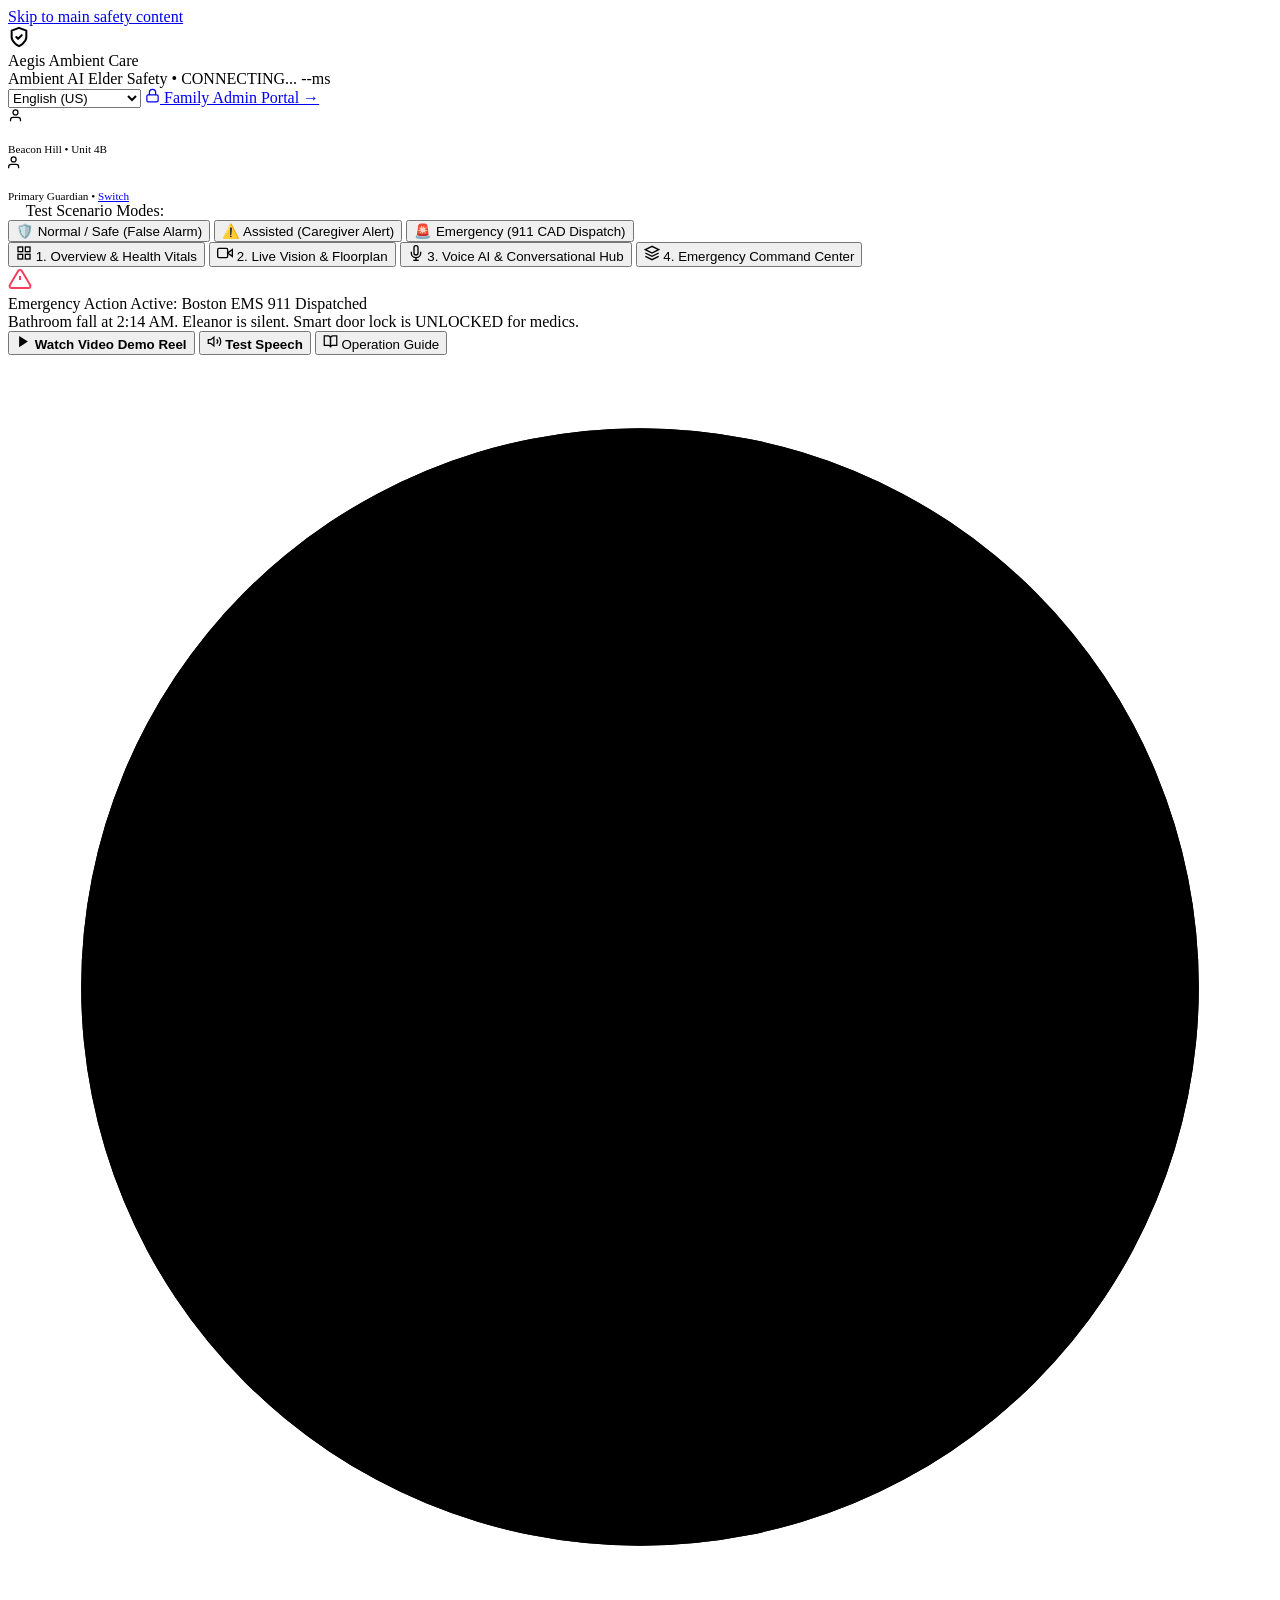
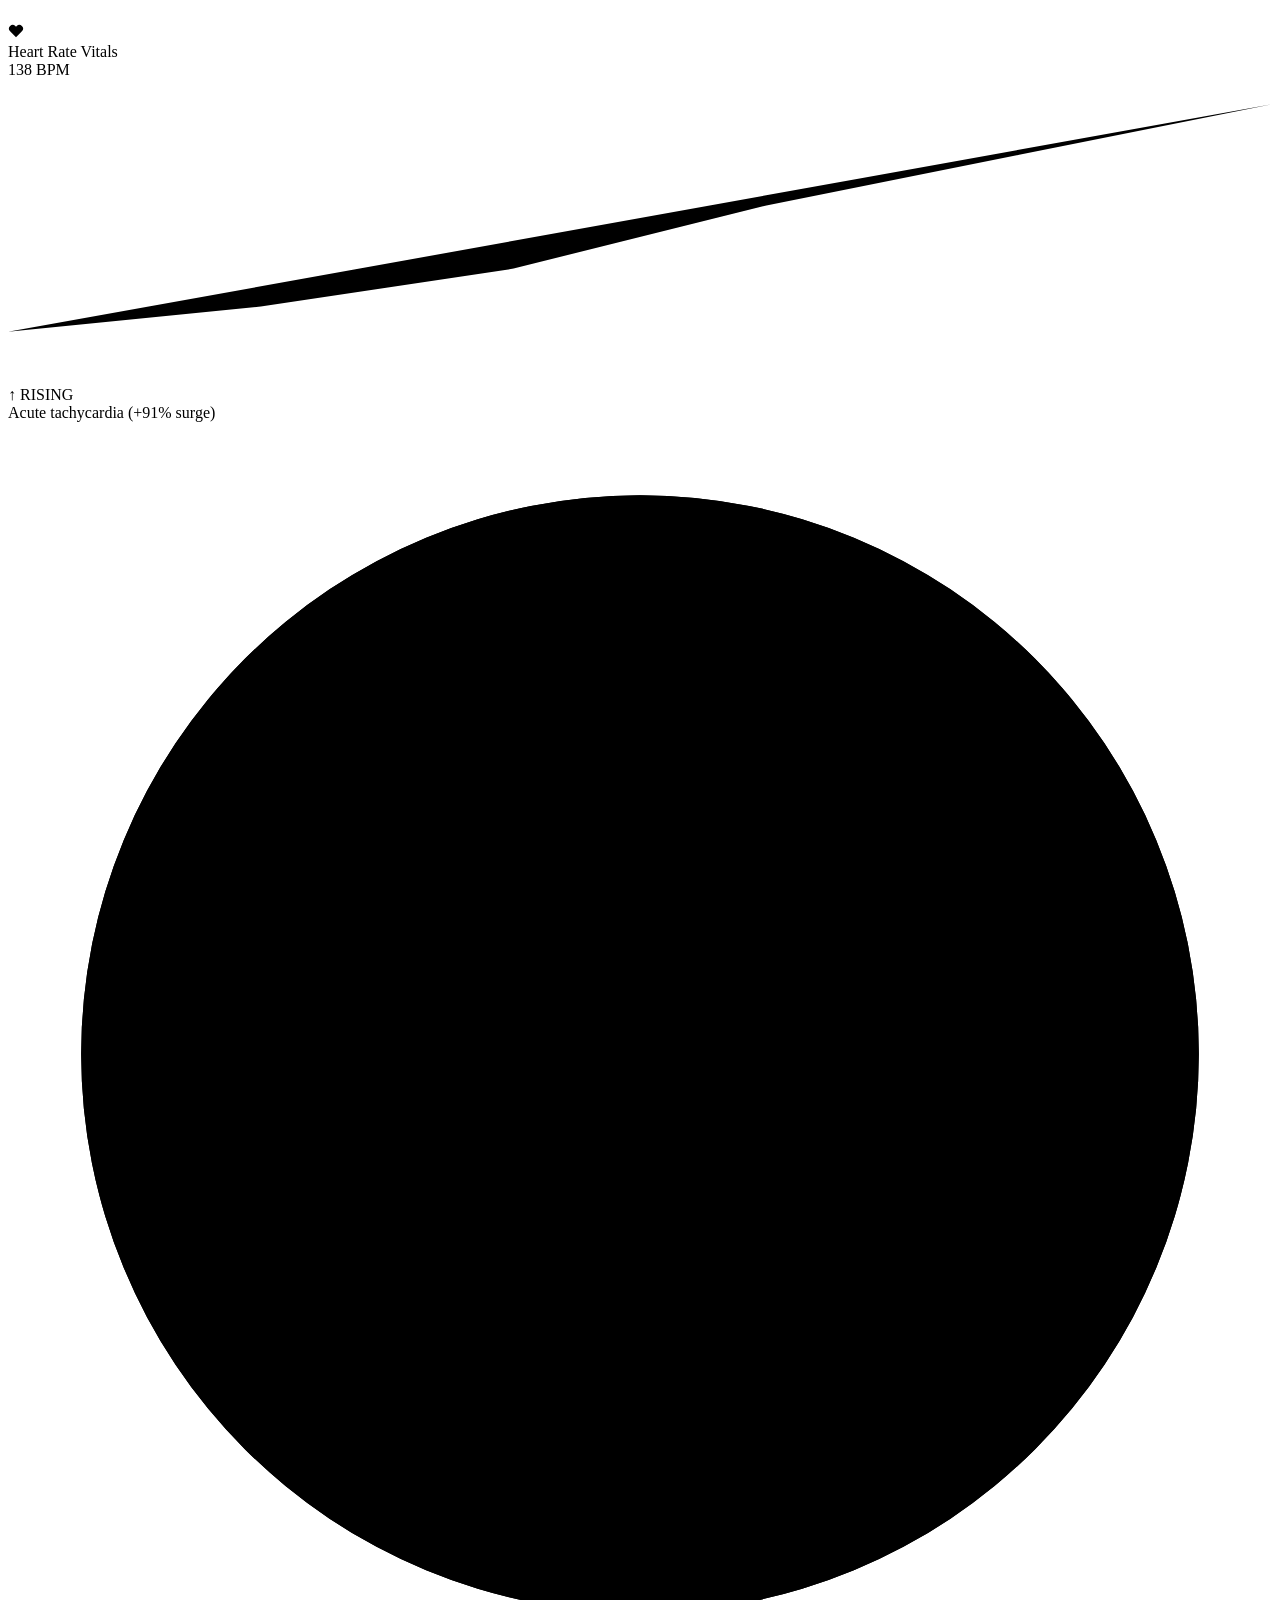
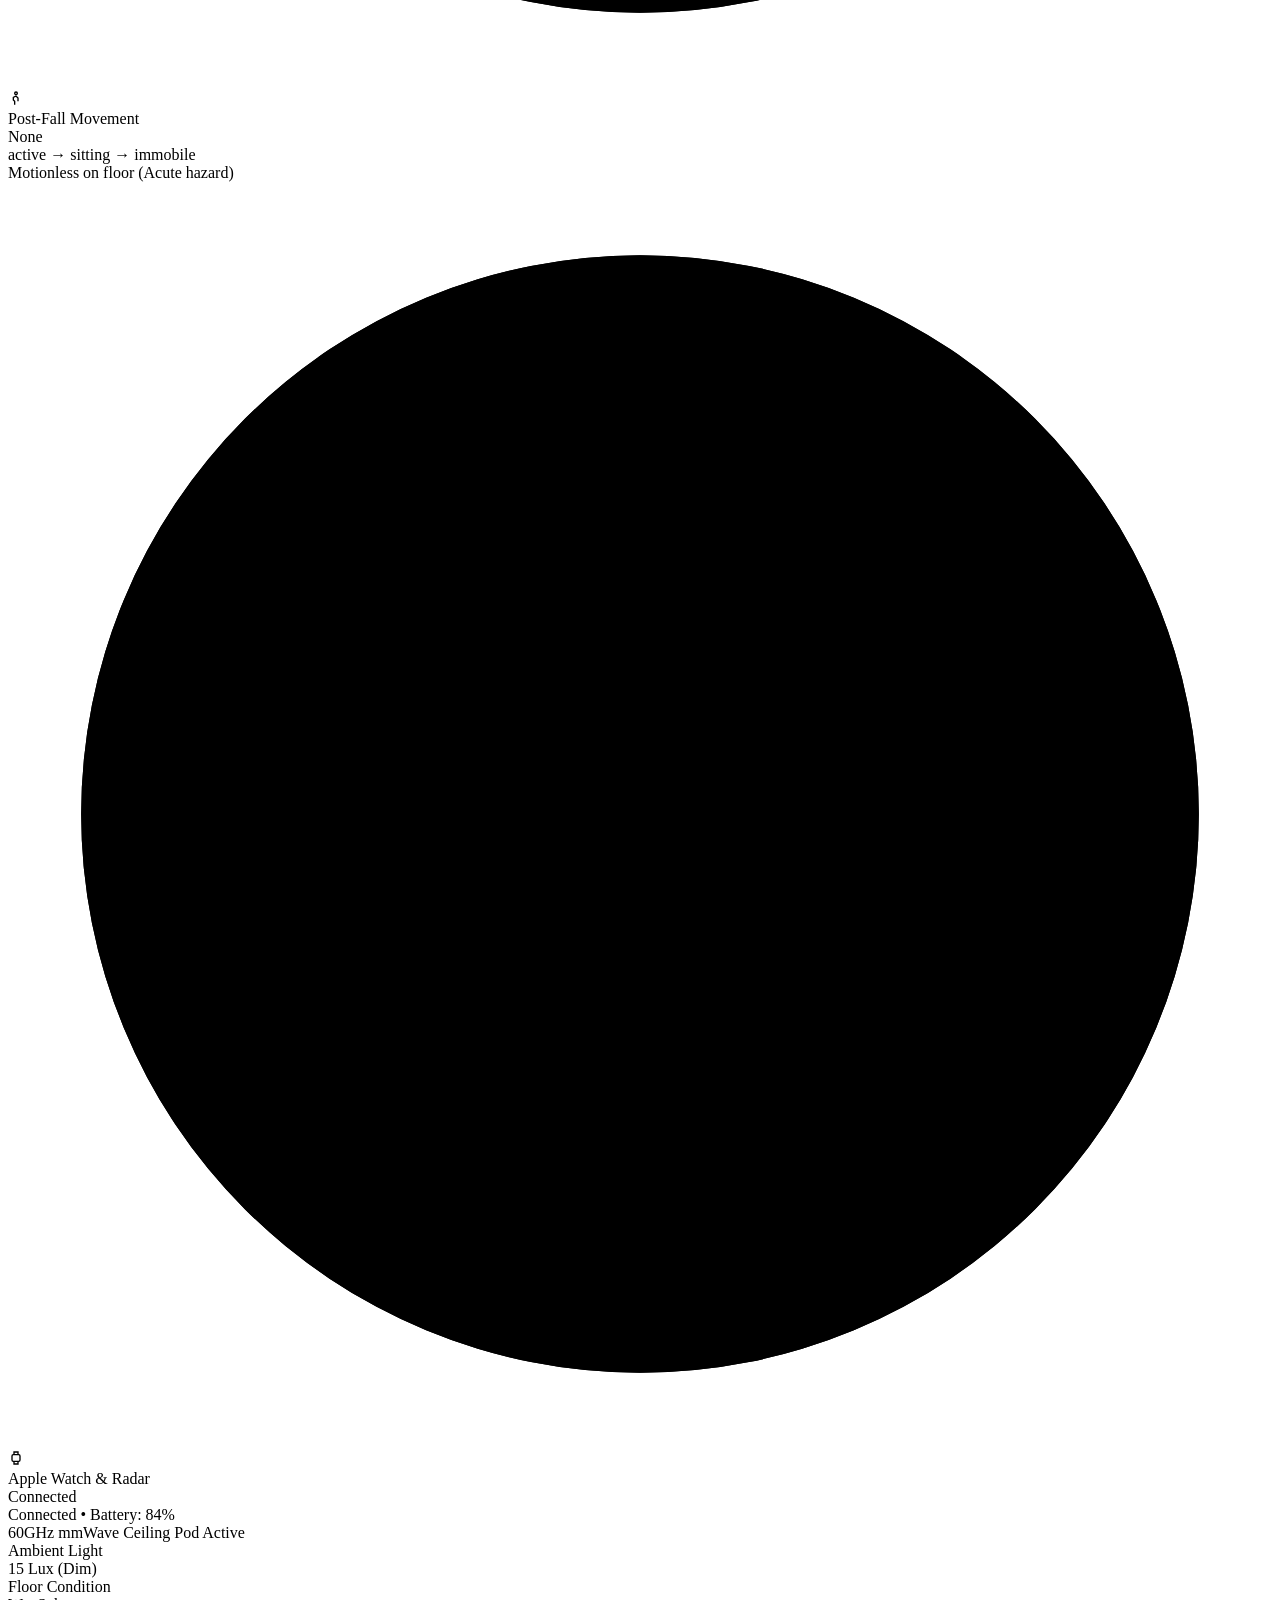
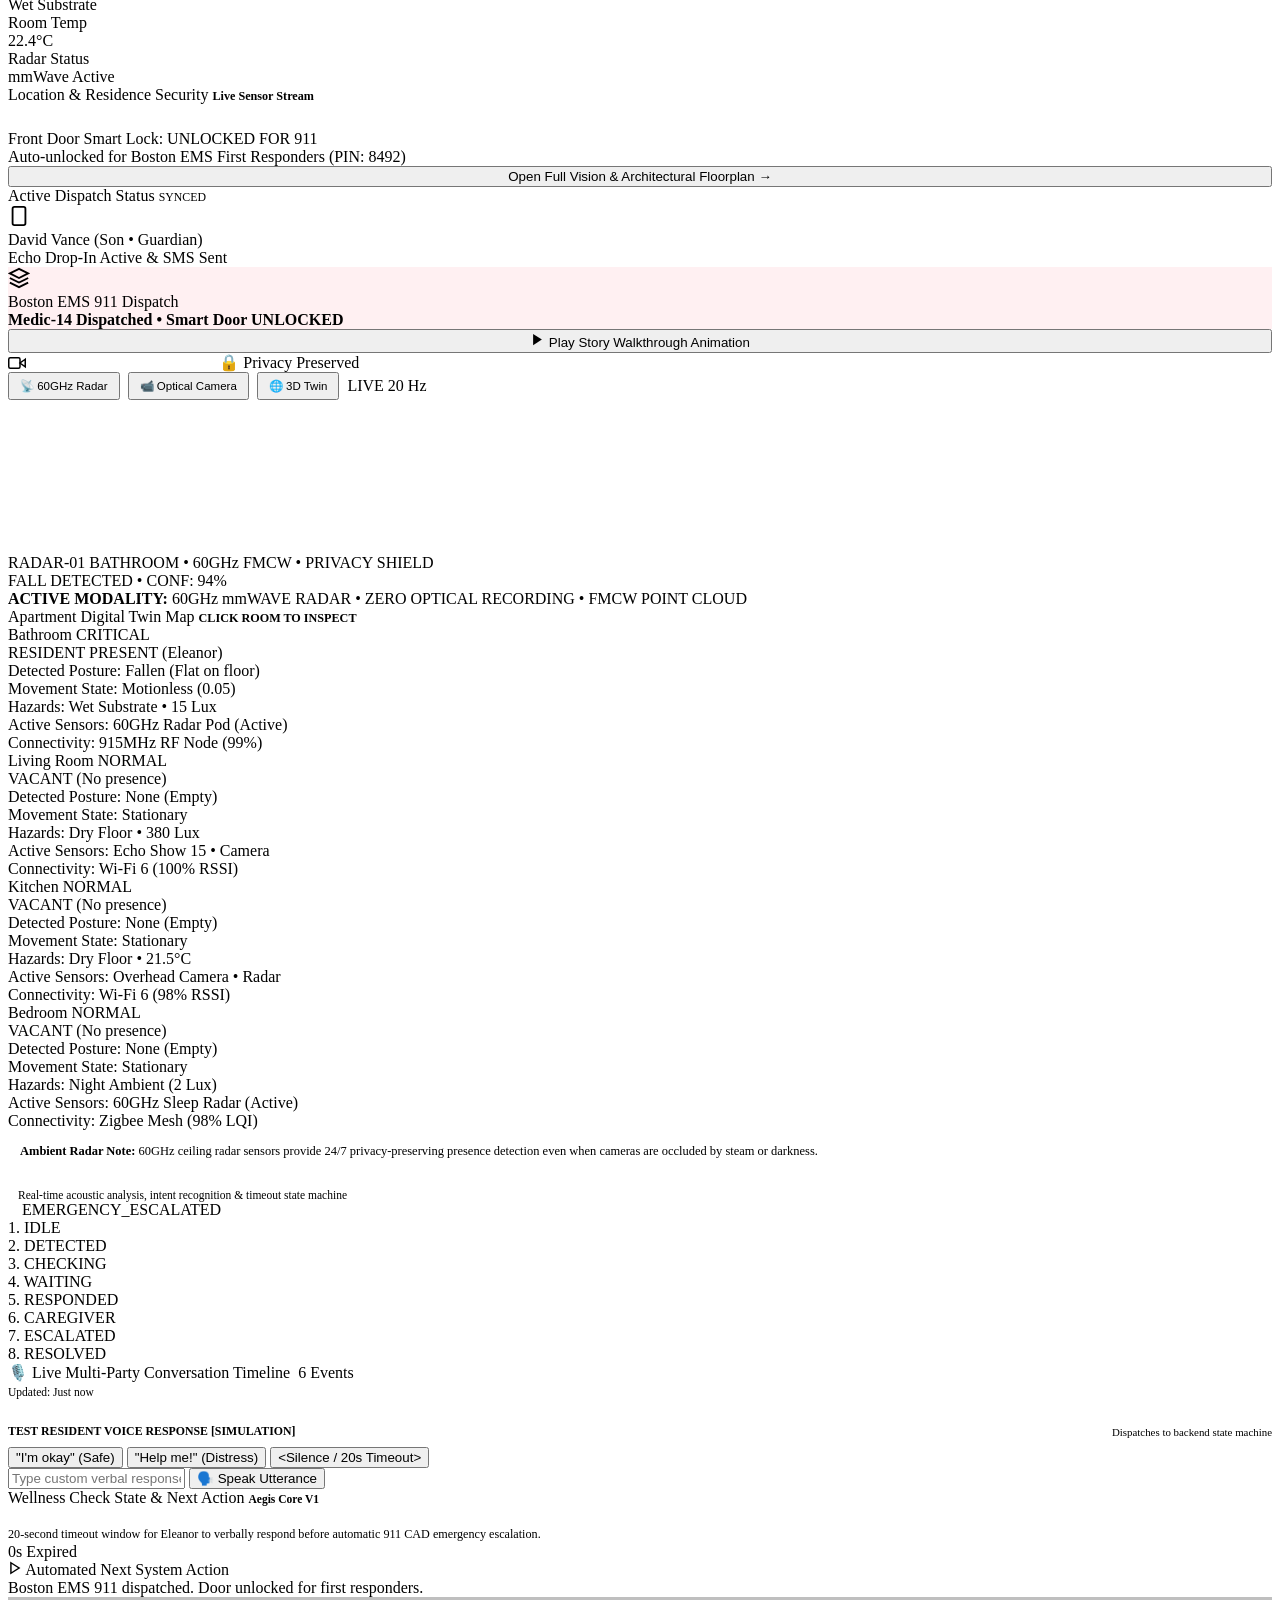
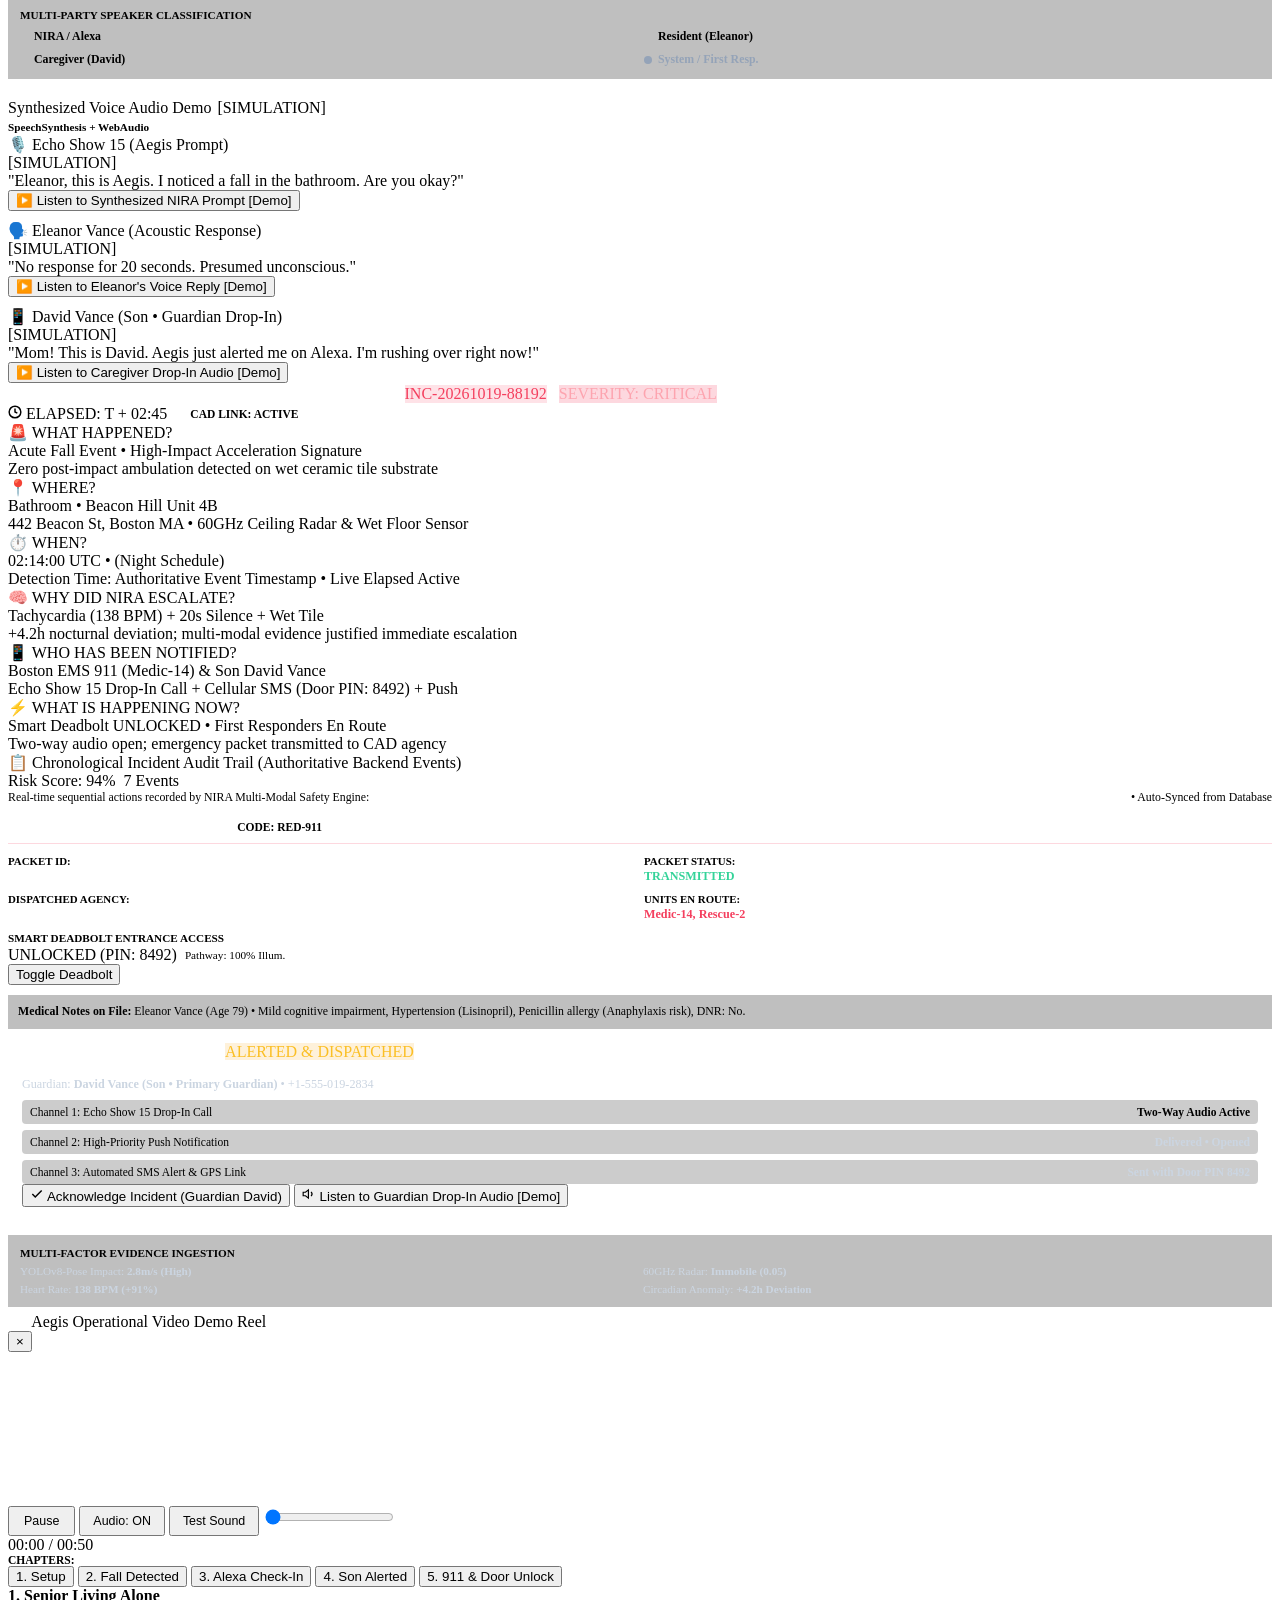
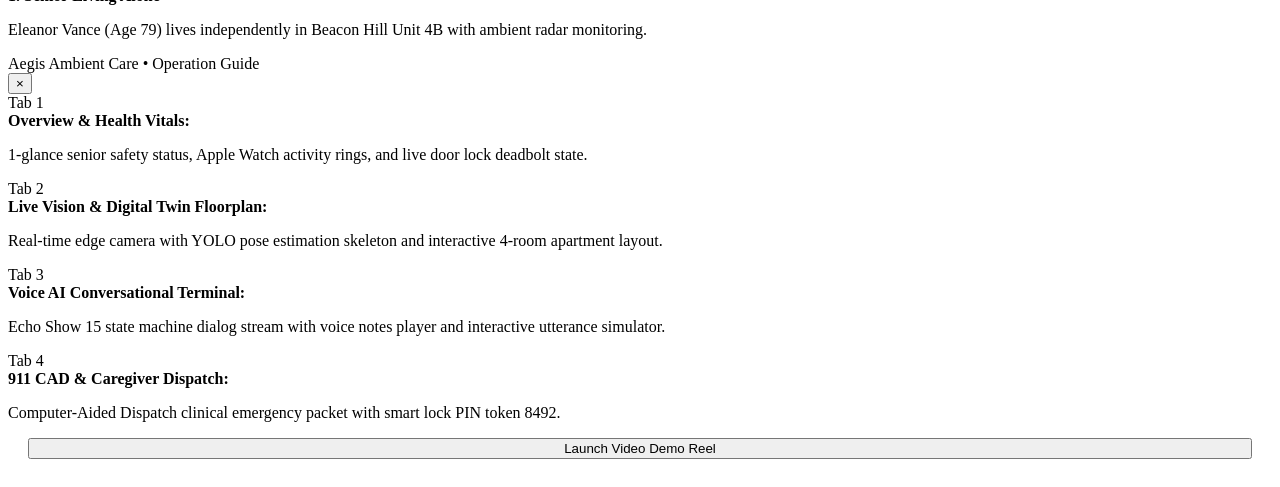
==== commit db66d766: "Builded interface" ====
--- a/app/static/index.html
+++ b/app/static/index.html
@@ -11,13 +11,14 @@
   <link rel="stylesheet" href="/static/dashboard.css?v=6.0">
 </head>
 <body>
+  <a href="#mainContent" class="skip-link">Skip to main safety content</a>
 
   <div class="app-container">
 
     <!-- Tesla-Style Minimalist Top Header -->
-    <header class="app-header">
+    <header class="app-header" role="banner">
       <div class="brand-section">
-        <div class="brand-logo-shield">
+        <div class="brand-logo-shield" aria-hidden="true">
           <svg width="22" height="22" viewBox="0 0 24 24" fill="none" stroke="currentColor" stroke-width="2.2" stroke-linecap="round" stroke-linejoin="round">
             <path d="M12 22s8-4 8-10V5l-8-3-8 3v7c0 6 8 10 8 10z"/>
             <path d="M9 12l2 2 4-4"/>
@@ -28,16 +29,19 @@
             <span data-i18n="appTitle">Aegis Ambient Care</span>
           </div>
           <div class="brand-subtitle">
-            <span class="status-dot-pulse"></span>
             <span data-i18n="tagline">Ambient AI Elder Safety</span> &bull; 
-            <span style="font-family: var(--font-mono); font-size: 0.72rem; color: var(--accent-blue);">MCP STREAM LIVE (18ms SLA)</span>
+            <span id="mcpConnectionBadge" class="conn-badge connecting" role="status" aria-live="polite">
+              <span class="conn-dot"></span>
+              <span id="connStatusText">CONNECTING...</span>
+              <span id="connLatencyText">--ms</span>
+            </span>
           </div>
         </div>
       </div>
 
       <div class="header-actions">
         <!-- Global Language Selector -->
-        <select id="langSelector" class="lang-select-box" onchange="setLanguage(this.value)">
+        <select id="langSelector" class="lang-select-box" onchange="setLanguage(this.value)" aria-label="Select Interface Language">
           <option value="en">English (US)</option>
           <option value="es">Español</option>
           <option value="fr">Français</option>
@@ -51,8 +55,8 @@
         </select>
 
         <!-- Switch to Son's Admin Portal -->
-        <a href="/admin" class="btn-admin-link">
-          <svg width="15" height="15" viewBox="0 0 24 24" fill="none" stroke="currentColor" stroke-width="2">
+        <a href="/admin" class="btn-admin-link" aria-label="Open Family Admin Guardian Portal">
+          <svg width="15" height="15" viewBox="0 0 24 24" fill="none" stroke="currentColor" stroke-width="2" aria-hidden="true">
             <rect x="3" y="11" width="18" height="11" rx="2" ry="2"/>
             <path d="M7 11V7a5 5 0 0 1 10 0v4"/>
           </svg>
@@ -60,8 +64,8 @@
         </a>
 
         <!-- Senior Profile Capsule -->
-        <div class="header-chip">
-          <div class="avatar-chip">
+        <div class="header-chip" role="region" aria-label="Monitored Resident Information">
+          <div class="avatar-chip" aria-hidden="true">
             <svg width="15" height="15" viewBox="0 0 24 24" fill="none" stroke="currentColor" stroke-width="2">
               <path d="M20 21v-2a4 4 0 0 0-4-4H8a4 4 0 0 0-4 4v2"/>
               <circle cx="12" cy="7" r="4"/>
@@ -74,8 +78,8 @@
         </div>
 
         <!-- User Role Session -->
-        <div class="header-chip" id="userSessionBadge">
-          <div class="avatar-chip" id="userAvatar">
+        <div class="header-chip" id="userSessionBadge" role="region" aria-label="Active User Session">
+          <div class="avatar-chip" id="userAvatar" aria-hidden="true">
             <svg width="15" height="15" viewBox="0 0 24 24" fill="none" stroke="currentColor" stroke-width="2">
               <path d="M17 21v-2a4 4 0 0 0-4-4H5a4 4 0 0 0-4 4v2"/>
               <circle cx="9" cy="7" r="4"/>
@@ -92,77 +96,92 @@
       </div>
     </header>
 
+    <!-- System Status & Disconnected Warning Banner (Active upon disconnect or reconnection) -->
+    <div id="systemStateBanner" class="system-state-banner" style="display: none;" role="alert" aria-live="assertive">
+      <div class="banner-content">
+        <span class="banner-icon" id="bannerIcon">⚠️</span>
+        <div class="banner-text">
+          <strong id="bannerTitle">STREAM DISCONNECTED</strong>
+          <span id="bannerSubtitle">Live sensor stream interrupted. Showing cached telemetry baseline.</span>
+        </div>
+      </div>
+      <button class="banner-action-btn" id="bannerRetryBtn" onclick="if(window.niraStore) window.niraStore.init()">Reconnect Stream</button>
+    </div>
+
     <!-- Tesla Driving Mode Style Scenario Controller -->
-    <div class="scenario-bar-container">
+    <div class="scenario-bar-container" role="region" aria-label="Incident Simulation Controls">
       <div class="scenario-bar-label">
-        <svg width="14" height="14" viewBox="0 0 24 24" fill="none" stroke="var(--accent-blue)" stroke-width="2">
+        <svg width="14" height="14" viewBox="0 0 24 24" fill="none" stroke="var(--accent-blue)" stroke-width="2" aria-hidden="true">
           <circle cx="12" cy="12" r="10"/>
           <polygon points="10 8 16 12 10 16 10 8"/>
         </svg>
         <span>Test Scenario Modes:</span>
       </div>
-      <div class="scenario-buttons-strip">
-        <button class="pill-scenario-btn btn-green" id="tabScenario1" onclick="switchScenario('false_alarm')">
-          <span style="width: 7px; height: 7px; border-radius: 50%; background: #10b981;"></span>
+      <div class="scenario-buttons-strip" role="group" aria-label="Safety Simulation Scenarios">
+        <button class="pill-scenario-btn btn-green" id="tabScenario1" onclick="switchScenario('false_alarm')" aria-pressed="false" aria-label="Scenario 1: Normal Safe, False Alarm">
+          <span style="font-size: 0.88rem;" aria-hidden="true">🛡️</span>
           <span data-i18n="tabScenario1Title">Normal / Safe (False Alarm)</span>
         </button>
-        <button class="pill-scenario-btn btn-amber" id="tabScenario2" onclick="switchScenario('responsive')">
-          <span style="width: 7px; height: 7px; border-radius: 50%; background: #f59e0b;"></span>
+        <button class="pill-scenario-btn btn-amber" id="tabScenario2" onclick="switchScenario('responsive')" aria-pressed="false" aria-label="Scenario 2: Assisted, Caregiver Alert">
+          <span style="font-size: 0.88rem;" aria-hidden="true">⚠️</span>
           <span data-i18n="tabScenario2Title">Assisted (Caregiver Alert)</span>
         </button>
-        <button class="pill-scenario-btn btn-red active" id="tabScenario3" onclick="switchScenario('silent')">
-          <span style="width: 7px; height: 7px; border-radius: 50%; background: #f43f5e;"></span>
+        <button class="pill-scenario-btn btn-red active" id="tabScenario3" onclick="switchScenario('silent')" aria-pressed="true" aria-label="Scenario 3: Emergency, 911 CAD Dispatch">
+          <span style="font-size: 0.88rem;" aria-hidden="true">🚨</span>
           <span data-i18n="tabScenario3Title">Emergency (911 CAD Dispatch)</span>
         </button>
       </div>
     </div>
 
     <!-- Apple iOS / macOS Style Multi-View Tab Navigation -->
-    <nav class="tab-navigation-strip">
-      <button class="tab-nav-btn active" id="tabBtnOverview" onclick="switchTab('overview')">
-        <svg width="16" height="16" viewBox="0 0 24 24" fill="none" stroke="currentColor" stroke-width="2">
+    <nav class="tab-navigation-strip" role="tablist" aria-label="NIRA Safety Telemetry Views">
+      <button class="tab-nav-btn active" id="tabBtnOverview" onclick="switchTab('overview')" role="tab" aria-selected="true" aria-controls="panelOverview" tabindex="0">
+        <svg width="16" height="16" viewBox="0 0 24 24" fill="none" stroke="currentColor" stroke-width="2" aria-hidden="true">
           <rect x="3" y="3" width="7" height="7"/>
           <rect x="14" y="3" width="7" height="7"/>
           <rect x="14" y="14" width="7" height="7"/>
           <rect x="3" y="14" width="7" height="7"/>
         </svg>
-        <span>1. Overview & Health Vitals</span>
+        <span>1. Overview &amp; Health Vitals</span>
       </button>
 
-      <button class="tab-nav-btn" id="tabBtnVision" onclick="switchTab('vision')">
-        <svg width="16" height="16" viewBox="0 0 24 24" fill="none" stroke="currentColor" stroke-width="2">
+      <button class="tab-nav-btn" id="tabBtnVision" onclick="switchTab('vision')" role="tab" aria-selected="false" aria-controls="panelVision" tabindex="0">
+        <svg width="16" height="16" viewBox="0 0 24 24" fill="none" stroke="currentColor" stroke-width="2" aria-hidden="true">
           <path d="M23 7l-7 5 7 5V7z"/>
           <rect x="1" y="5" width="15" height="14" rx="2" ry="2"/>
         </svg>
-        <span>2. Live Vision & Floorplan</span>
+        <span>2. Live Vision &amp; Floorplan</span>
       </button>
 
-      <button class="tab-nav-btn" id="tabBtnVoice" onclick="switchTab('voice')">
-        <svg width="16" height="16" viewBox="0 0 24 24" fill="none" stroke="currentColor" stroke-width="2">
+      <button class="tab-nav-btn" id="tabBtnVoice" onclick="switchTab('voice')" role="tab" aria-selected="false" aria-controls="panelVoice" tabindex="0">
+        <svg width="16" height="16" viewBox="0 0 24 24" fill="none" stroke="currentColor" stroke-width="2" aria-hidden="true">
           <path d="M12 1a3 3 0 0 0-3 3v8a3 3 0 0 0 6 0V4a3 3 0 0 0-3-3z"/>
           <path d="M19 10v2a7 7 0 0 1-14 0v-2"/>
           <line x1="12" y1="19" x2="12" y2="23"/>
           <line x1="8" y1="23" x2="16" y2="23"/>
         </svg>
-        <span>3. Voice AI & Conversational Hub</span>
+        <span>3. Voice AI &amp; Conversational Hub</span>
       </button>
 
-      <button class="tab-nav-btn" id="tabBtnDispatch" onclick="switchTab('dispatch')">
-        <svg width="16" height="16" viewBox="0 0 24 24" fill="none" stroke="currentColor" stroke-width="2">
+      <button class="tab-nav-btn" id="tabBtnDispatch" onclick="switchTab('dispatch')" role="tab" aria-selected="false" aria-controls="panelDispatch" tabindex="0">
+        <svg width="16" height="16" viewBox="0 0 24 24" fill="none" stroke="currentColor" stroke-width="2" aria-hidden="true">
           <polygon points="12 2 2 7 12 12 22 7 12 2"/>
           <polyline points="2 17 12 22 22 17"/>
           <polyline points="2 12 12 17 22 12"/>
         </svg>
-        <span>4. 911 CAD & Caregiver Dispatch</span>
+        <span>4. Emergency Command Center</span>
       </button>
     </nav>
+
+    <!-- Main Content Container with ARIA region -->
+    <main id="mainContent">
 
     <!-- ======================================================================
          TAB 1: OVERVIEW & HEALTH VITALS (Executive Health Snapshot)
          ====================================================================== -->
-    <div class="tab-content-panel active" id="panelOverview">
+    <div class="tab-content-panel active" id="panelOverview" role="tabpanel" aria-labelledby="tabBtnOverview">
       <!-- 1-Glance Reassurance Banner -->
-      <section class="hero-ribbon is-critical" id="heroStatusCard">
+      <section class="hero-ribbon is-critical" id="heroStatusCard" role="status" aria-live="polite">
         <div class="ribbon-info-left">
           <div class="ribbon-emblem" id="heroStatusIcon">
             <svg width="24" height="24" viewBox="0 0 24 24" fill="none" stroke="#f43f5e" stroke-width="2">
@@ -225,6 +244,12 @@
           <div class="stat-details">
             <div class="stat-label" data-i18n="heartRate">Heart Rate Vitals</div>
             <div class="stat-value" id="vitalsHR" style="color: var(--accent-red);">138 BPM</div>
+            <div class="sparkline-container" id="hrSparklineContainer">
+              <svg class="sparkline-svg" viewBox="0 0 100 24">
+                <path id="hrSparklinePath" class="sparkline-path" d="M 0,20 L 20,18 L 40,15 L 60,10 L 80,6 L 100,2"/>
+              </svg>
+              <span class="trend-tag rising" id="hrTrendTag">&uarr; RISING</span>
+            </div>
             <div class="stat-subtext" id="vitalsHRSub">Acute tachycardia (+91% surge)</div>
           </div>
         </div>
@@ -246,6 +271,13 @@
           <div class="stat-details">
             <div class="stat-label" data-i18n="movement">Post-Fall Movement</div>
             <div class="stat-value" id="vitalsMove" style="color: var(--accent-red);">None</div>
+            <div class="telemetry-breadcrumb" id="moveBreadcrumbs">
+              <span class="crumb-node">active</span>
+              <span class="crumb-arrow">&rarr;</span>
+              <span class="crumb-node">sitting</span>
+              <span class="crumb-arrow">&rarr;</span>
+              <span class="crumb-node immobile">immobile</span>
+            </div>
             <div class="stat-subtext" id="vitalsMoveSub">Motionless on floor (Acute hazard)</div>
           </div>
         </div>
@@ -266,9 +298,34 @@
           </div>
           <div class="stat-details">
             <div class="stat-label" data-i18n="appleWatch">Apple Watch & Radar</div>
-            <div class="stat-value" style="color: var(--accent-green);" data-i18n="connected">Connected</div>
-            <div class="stat-subtext">Battery: 84% &bull; mmWave 60GHz Active</div>
-          </div>
+            <div class="stat-value" id="vitalsDeviceStatus" style="color: var(--accent-green);" data-i18n="connected">Connected</div>
+            <div class="telemetry-breadcrumb" id="deviceBreadcrumbs">
+              <span class="crumb-node active" id="deviceStatusNode">Connected</span>
+              <span class="crumb-arrow">&bull;</span>
+              <span class="crumb-node" id="deviceBatteryNode">Battery: 84%</span>
+            </div>
+            <div class="stat-subtext" id="vitalsDeviceSub">60GHz mmWave Ceiling Pod Active</div>
+          </div>
+        </div>
+      </div>
+
+      <!-- Environmental Telemetry Strip -->
+      <div class="env-grid-strip" id="envStrip">
+        <div class="env-chip">
+          <div class="label">Ambient Light</div>
+          <div class="val" id="envLight">15 Lux (Dim)</div>
+        </div>
+        <div class="env-chip">
+          <div class="label">Floor Condition</div>
+          <div class="val" id="envFloor" style="color: var(--accent-red);">Wet Substrate</div>
+        </div>
+        <div class="env-chip">
+          <div class="label">Room Temp</div>
+          <div class="val" id="envTemp">22.4&deg;C</div>
+        </div>
+        <div class="env-chip">
+          <div class="label">Radar Status</div>
+          <div class="val" id="envRadar" style="color: var(--accent-green);">mmWave Active</div>
         </div>
       </div>
 
@@ -352,26 +409,33 @@
     <!-- ======================================================================
          TAB 2: LIVE VISION & ARCHITECTURAL FLOORPLAN
          ====================================================================== -->
-    <div class="tab-content-panel" id="panelVision">
+    <div class="tab-content-panel" id="panelVision" role="tabpanel" aria-labelledby="tabBtnVision">
       <div class="two-col-grid">
         <!-- Live YOLO Pose Estimation Camera Viewport -->
         <section class="camera-cinema-card">
           <div class="camera-cinema-header">
-            <div style="display: flex; align-items: center; gap: 8px;">
+            <div style="display: flex; align-items: center; gap: 8px; flex-wrap: wrap;">
               <span id="camHeaderIcon" style="display: inline-flex; align-items: center; color: var(--accent-blue);">
                 <svg width="18" height="18" viewBox="0 0 24 24" fill="none" stroke="currentColor" stroke-width="2">
                   <path d="M23 7l-7 5 7 5V7z"/>
                   <rect x="1" y="5" width="15" height="14" rx="2" ry="2"/>
                 </svg>
               </span>
-              <span id="camHeaderTitle" style="font-size: 0.92rem; font-weight: 700; color: #fff;">Live Camera & Radar Feed: Bathroom</span>
-            </div>
-            <div style="display: flex; align-items: center; gap: 10px;">
-              <button class="btn-luxury-secondary" id="btnToggle3DMode" onclick="toggleMain3DMode()" style="padding: 5px 12px; font-size: 0.74rem;">
-                3D Digital Twin View
+              <span id="camHeaderTitle" style="font-size: 0.92rem; font-weight: 700; color: #fff;">Live Radar Feed: Bathroom</span>
+              <span id="privacyShieldBadge" class="privacy-shield-badge">🔒 Privacy Preserved</span>
+            </div>
+            <div style="display: flex; align-items: center; gap: 8px; flex-wrap: wrap;">
+              <button class="btn-luxury-secondary view-toggle-btn active" id="btnToggleRadar" onclick="toggleRadarView()" style="padding: 5px 10px; font-size: 0.72rem;">
+                📡 60GHz Radar
               </button>
-              <div class="rec-badge-live">
-                <span class="rec-pulse-dot"></span> LIVE 30 FPS
+              <button class="btn-luxury-secondary view-toggle-btn" id="btnToggleCamera" onclick="toggleCameraView()" style="padding: 5px 10px; font-size: 0.72rem;">
+                📹 Optical Camera
+              </button>
+              <button class="btn-luxury-secondary view-toggle-btn" id="btnToggle3DMode" onclick="toggleMain3DMode()" style="padding: 5px 10px; font-size: 0.72rem;">
+                🌐 3D Twin
+              </button>
+              <div class="rec-badge-live" id="recBadgeLive">
+                <span class="rec-pulse-dot"></span> LIVE 20 Hz
               </div>
             </div>
           </div>
@@ -381,7 +445,7 @@
             <canvas id="threeDCanvas" style="display: none; width: 100%; height: 100%; position: absolute; top: 0; left: 0;"></canvas>
             <div class="camera-hud-overlay">
               <div class="hud-pill" id="camHudPill">
-                CAM-01 BATHROOM &bull; 1080p &bull; CEILING RADAR
+                RADAR-01 BATHROOM &bull; 60GHz FMCW &bull; PRIVACY SHIELD
               </div>
               <div class="hud-detection-tag" id="hudDetectionTag">
                 FALL DETECTED &bull; CONF: 94%
@@ -390,8 +454,8 @@
           </div>
 
           <div class="camera-cinema-footer">
-            <span style="font-weight: 700; text-transform: uppercase;">Edge Inference:</span>
-            <span style="font-family: var(--font-mono); color: var(--accent-blue);">YOLOv8-POSE &bull; 17 KEYPOINTS &bull; RADAR FUSION</span>
+            <span style="font-weight: 700; text-transform: uppercase;">Active Modality:</span>
+            <span id="footerModalityText" style="font-family: var(--font-mono); color: var(--accent-blue);">60GHz mmWAVE RADAR &bull; ZERO OPTICAL RECORDING &bull; FMCW POINT CLOUD</span>
           </div>
         </section>
 
@@ -399,36 +463,152 @@
         <section class="content-card">
           <div class="card-header-bar">
             <span>Apartment Digital Twin Map</span>
-            <span style="font-size: 0.76rem; color: var(--accent-blue); font-weight: 700; text-transform: uppercase;">Click Room to Switch</span>
+            <span style="font-size: 0.76rem; color: var(--accent-blue); font-weight: 700; text-transform: uppercase;">Click Room to Inspect</span>
           </div>
 
           <div class="rooms-interactive-grid">
             <!-- Bathroom -->
             <div class="room-visual-tile alert-active selected" id="tileBathroom" onclick="selectRoomTile('bathroom')">
-              <div class="room-tile-title" data-i18n="bathroom">Bathroom</div>
-              <div class="room-tile-sub" id="subBathroom">Wet Floor &bull; 15 Lux &bull; Radar Active</div>
-              <div class="senior-here-pill" id="tagBathroom">Eleanor is here</div>
+              <div class="room-tile-header">
+                <div class="room-tile-title-row">
+                  <span class="room-tile-title" data-i18n="bathroom">Bathroom</span>
+                  <span class="room-risk-badge badge-critical" id="badgeRiskBathroom">CRITICAL</span>
+                </div>
+                <div class="room-occupancy-pill occupied in-alert" id="occupancyBathroom">
+                  <span class="occupancy-radar-dot"></span>
+                  <span id="occupancyTextBathroom">RESIDENT PRESENT (Eleanor)</span>
+                </div>
+              </div>
+              <div class="room-telemetry-metrics">
+                <div class="room-metric-row">
+                  <span class="m-lbl">Detected Posture:</span>
+                  <span class="m-val danger" id="postureBathroom">Fallen (Flat on floor)</span>
+                </div>
+                <div class="room-metric-row">
+                  <span class="m-lbl">Movement State:</span>
+                  <span class="m-val danger" id="moveStateBathroom">Motionless (0.05)</span>
+                </div>
+                <div class="room-metric-row">
+                  <span class="m-lbl">Hazards:</span>
+                  <span class="m-val danger" id="hazardsBathroom">Wet Substrate &bull; 15 Lux</span>
+                </div>
+                <div class="room-metric-row">
+                  <span class="m-lbl">Active Sensors:</span>
+                  <span class="m-val" id="sensorsBathroom">60GHz Radar Pod (Active)</span>
+                </div>
+                <div class="room-metric-row">
+                  <span class="m-lbl">Connectivity:</span>
+                  <span class="m-val" id="connectBathroom">915MHz RF Node (99%)</span>
+                </div>
+              </div>
             </div>
 
             <!-- Living Room -->
             <div class="room-visual-tile" id="tileLiving" onclick="selectRoomTile('living')">
-              <div class="room-tile-title" data-i18n="livingRoom">Living Room</div>
-              <div class="room-tile-sub">Dry &bull; 380 Lux &bull; Echo Show 15</div>
-              <div class="senior-here-pill" id="tagLiving" style="display: none;">Eleanor is here</div>
+              <div class="room-tile-header">
+                <div class="room-tile-title-row">
+                  <span class="room-tile-title" data-i18n="livingRoom">Living Room</span>
+                  <span class="room-risk-badge badge-normal" id="badgeRiskLiving">NORMAL</span>
+                </div>
+                <div class="room-occupancy-pill vacant" id="occupancyLiving">
+                  <span class="occupancy-radar-dot"></span>
+                  <span id="occupancyTextLiving">VACANT (No presence)</span>
+                </div>
+              </div>
+              <div class="room-telemetry-metrics">
+                <div class="room-metric-row">
+                  <span class="m-lbl">Detected Posture:</span>
+                  <span class="m-val" id="postureLiving">None (Empty)</span>
+                </div>
+                <div class="room-metric-row">
+                  <span class="m-lbl">Movement State:</span>
+                  <span class="m-val" id="moveStateLiving">Stationary</span>
+                </div>
+                <div class="room-metric-row">
+                  <span class="m-lbl">Hazards:</span>
+                  <span class="m-val safe" id="hazardsLiving">Dry Floor &bull; 380 Lux</span>
+                </div>
+                <div class="room-metric-row">
+                  <span class="m-lbl">Active Sensors:</span>
+                  <span class="m-val" id="sensorsLiving">Echo Show 15 &bull; Camera</span>
+                </div>
+                <div class="room-metric-row">
+                  <span class="m-lbl">Connectivity:</span>
+                  <span class="m-val safe" id="connectLiving">Wi-Fi 6 (100% RSSI)</span>
+                </div>
+              </div>
             </div>
 
             <!-- Kitchen -->
             <div class="room-visual-tile" id="tileKitchen" onclick="selectRoomTile('kitchen')">
-              <div class="room-tile-title" data-i18n="kitchen">Kitchen</div>
-              <div class="room-tile-sub">Dry &bull; 22°C &bull; Radar Pod</div>
-              <div class="senior-here-pill" id="tagKitchen" style="display: none;">Eleanor is here</div>
+              <div class="room-tile-header">
+                <div class="room-tile-title-row">
+                  <span class="room-tile-title" data-i18n="kitchen">Kitchen</span>
+                  <span class="room-risk-badge badge-normal" id="badgeRiskKitchen">NORMAL</span>
+                </div>
+                <div class="room-occupancy-pill vacant" id="occupancyKitchen">
+                  <span class="occupancy-radar-dot"></span>
+                  <span id="occupancyTextKitchen">VACANT (No presence)</span>
+                </div>
+              </div>
+              <div class="room-telemetry-metrics">
+                <div class="room-metric-row">
+                  <span class="m-lbl">Detected Posture:</span>
+                  <span class="m-val" id="postureKitchen">None (Empty)</span>
+                </div>
+                <div class="room-metric-row">
+                  <span class="m-lbl">Movement State:</span>
+                  <span class="m-val" id="moveStateKitchen">Stationary</span>
+                </div>
+                <div class="room-metric-row">
+                  <span class="m-lbl">Hazards:</span>
+                  <span class="m-val safe" id="hazardsKitchen">Dry Floor &bull; 21.5°C</span>
+                </div>
+                <div class="room-metric-row">
+                  <span class="m-lbl">Active Sensors:</span>
+                  <span class="m-val" id="sensorsKitchen">Overhead Camera &bull; Radar</span>
+                </div>
+                <div class="room-metric-row">
+                  <span class="m-lbl">Connectivity:</span>
+                  <span class="m-val safe" id="connectKitchen">Wi-Fi 6 (98% RSSI)</span>
+                </div>
+              </div>
             </div>
 
             <!-- Bedroom -->
             <div class="room-visual-tile" id="tileBedroom" onclick="selectRoomTile('bedroom')">
-              <div class="room-tile-title" data-i18n="bedroom">Bedroom</div>
-              <div class="room-tile-sub">Rest Zone &bull; 2 Lux &bull; Quiet</div>
-              <div class="senior-here-pill" id="tagBedroom" style="display: none;">Eleanor is here</div>
+              <div class="room-tile-header">
+                <div class="room-tile-title-row">
+                  <span class="room-tile-title" data-i18n="bedroom">Bedroom</span>
+                  <span class="room-risk-badge badge-normal" id="badgeRiskBedroom">NORMAL</span>
+                </div>
+                <div class="room-occupancy-pill vacant" id="occupancyBedroom">
+                  <span class="occupancy-radar-dot"></span>
+                  <span id="occupancyTextBedroom">VACANT (No presence)</span>
+                </div>
+              </div>
+              <div class="room-telemetry-metrics">
+                <div class="room-metric-row">
+                  <span class="m-lbl">Detected Posture:</span>
+                  <span class="m-val" id="postureBedroom">None (Empty)</span>
+                </div>
+                <div class="room-metric-row">
+                  <span class="m-lbl">Movement State:</span>
+                  <span class="m-val" id="moveStateBedroom">Stationary</span>
+                </div>
+                <div class="room-metric-row">
+                  <span class="m-lbl">Hazards:</span>
+                  <span class="m-val" id="hazardsBedroom">Night Ambient (2 Lux)</span>
+                </div>
+                <div class="room-metric-row">
+                  <span class="m-lbl">Active Sensors:</span>
+                  <span class="m-val" id="sensorsBedroom">60GHz Sleep Radar (Active)</span>
+                </div>
+                <div class="room-metric-row">
+                  <span class="m-lbl">Connectivity:</span>
+                  <span class="m-val" id="connectBedroom">Zigbee Mesh (98% LQI)</span>
+                </div>
+              </div>
             </div>
           </div>
 
@@ -442,178 +622,510 @@
     <!-- ======================================================================
          TAB 3: VOICE AI & CONVERSATIONAL HUB (Echo Show 15 Check-In)
          ====================================================================== -->
-    <div class="tab-content-panel" id="panelVoice">
+    <div class="tab-content-panel" id="panelVoice" role="tabpanel" aria-labelledby="tabBtnVoice">
+      <!-- 8-Phase State Machine Header Bar -->
+      <div class="voice-machine-bar">
+        <div style="display: flex; align-items: center; gap: 10px;">
+          <span class="alexa-halo-ring"></span>
+          <div>
+            <div style="font-size: 0.92rem; font-weight: 800; color: #fff; display: flex; align-items: center; gap: 8px;">
+              Amazon Echo Show 15 &bull; Voice AI Wellness Hub
+              <span class="vtl-sim-badge">[DEMO SIMULATION]</span>
+            </div>
+            <div style="font-size: 0.72rem; color: var(--text-secondary);" id="voiceSubtext">
+              Real-time acoustic analysis, intent recognition & timeout state machine
+            </div>
+          </div>
+        </div>
+
+        <div style="display: flex; align-items: center; gap: 14px;">
+          <div class="soundwave-box" id="voiceSoundwaveBox" title="Acoustic Audio Channel">
+            <span class="soundwave-bar"></span>
+            <span class="soundwave-bar"></span>
+            <span class="soundwave-bar"></span>
+            <span class="soundwave-bar"></span>
+          </div>
+          <span id="voicePhaseBadge" class="voice-phase-badge phase-escalated">
+            EMERGENCY_ESCALATED
+          </span>
+        </div>
+      </div>
+
+      <!-- 8-Phase Visual Progression Stepper -->
+      <div class="voice-stepper-track" id="voiceStepperTrack">
+        <div class="voice-step-node" data-phase="IDLE">
+          <div class="step-dot"></div>
+          <span>1. IDLE</span>
+        </div>
+        <div class="voice-step-node" data-phase="DETECTED">
+          <div class="step-dot"></div>
+          <span>2. DETECTED</span>
+        </div>
+        <div class="voice-step-node" data-phase="CHECKING">
+          <div class="step-dot"></div>
+          <span>3. CHECKING</span>
+        </div>
+        <div class="voice-step-node" data-phase="WAITING_FOR_RESPONSE">
+          <div class="step-dot"></div>
+          <span>4. WAITING</span>
+        </div>
+        <div class="voice-step-node" data-phase="USER_RESPONDED">
+          <div class="step-dot"></div>
+          <span>5. RESPONDED</span>
+        </div>
+        <div class="voice-step-node" data-phase="CAREGIVER_NOTIFIED">
+          <div class="step-dot"></div>
+          <span>6. CAREGIVER</span>
+        </div>
+        <div class="voice-step-node" data-phase="EMERGENCY_ESCALATED">
+          <div class="step-dot"></div>
+          <span>7. ESCALATED</span>
+        </div>
+        <div class="voice-step-node" data-phase="RESOLVED">
+          <div class="step-dot"></div>
+          <span>8. RESOLVED</span>
+        </div>
+      </div>
+
       <div class="two-col-grid">
-        <!-- Alexa Conversational Terminal -->
+        <!-- Left: Live Conversation Timeline Stream -->
         <section class="content-card">
           <div class="card-header-bar">
             <span style="display: flex; align-items: center; gap: 8px;">
-              <span class="alexa-halo-ring"></span>
-              <span>Amazon Echo Show 15 Conversational Terminal</span>
+              <span>🎙️ Live Multi-Party Conversation Timeline</span>
+              <span class="vtl-confidence-tag" id="voiceTimelineCount">6 Events</span>
             </span>
-            <div class="soundwave-box">
-              <span class="soundwave-bar"></span>
-              <span class="soundwave-bar"></span>
-              <span class="soundwave-bar"></span>
-              <span class="soundwave-bar"></span>
-            </div>
-          </div>
-
-          <div class="dialog-container">
-            <div class="bubble alexa">
-              <div class="label" data-i18n="alexaAsks">Alexa Voice Prompt:</div>
-              <div id="dialogAlexaText">
-                "Eleanor, this is Aegis. I noticed a fall in the bathroom. Are you okay? Please tell me if you need help."
-              </div>
-            </div>
-
-            <div class="bubble senior" id="dialogSeniorBubble">
-              <div class="label" data-i18n="seniorReply">Eleanor's Acoustic Response:</div>
-              <div id="dialogSeniorText">
-                <em>&lt;No response for 20 seconds &bull; Presumed unconscious&gt;</em>
-              </div>
-            </div>
-          </div>
-
-          <div>
-            <div style="font-size: 0.76rem; font-weight: 800; color: var(--text-secondary); text-transform: uppercase; margin-bottom: 8px;" data-i18n="answerForMom">
-              Test Voice State Transitions:
-            </div>
+            <span style="font-size: 0.72rem; color: var(--text-muted); font-family: var(--font-mono);" id="voiceLastUpdated">
+              Updated: Just now
+            </span>
+          </div>
+
+          <!-- Live Conversation Timeline Container -->
+          <div class="voice-timeline-container" id="voiceTimeline">
+            <!-- Dynamic entries rendered by dashboard.js renderVoicePanel -->
+          </div>
+
+          <!-- Hidden legacy elements for backward compatibility -->
+          <div style="display: none;">
+            <div id="dialogAlexaText"></div>
+            <div id="dialogSeniorText"></div>
+            <div id="quoteSeniorVoice"></div>
+          </div>
+
+          <!-- Quick Interactive Utterance Dispatcher (Demo / Testing) -->
+          <div style="border-top: 1px solid var(--border-subtle); padding-top: 14px; margin-top: 10px;">
+            <div style="display: flex; align-items: center; justify-content: space-between; margin-bottom: 8px;">
+              <span style="font-size: 0.74rem; font-weight: 800; color: var(--text-secondary); text-transform: uppercase;">
+                Test Resident Voice Response [Simulation]
+              </span>
+              <span style="font-size: 0.68rem; color: var(--text-muted); font-family: var(--font-mono);">
+                Dispatches to backend state machine
+              </span>
+            </div>
+
             <div class="interactive-buttons">
               <button class="btn-choice choice-ok" onclick="userAnswer('ok')">
-                <span data-i18n="btnImOk">"I'm okay" (Safe)</span>
+                <span>"I'm okay" (Safe)</span>
               </button>
               <button class="btn-choice choice-help" onclick="userAnswer('help')">
-                <span data-i18n="btnHelpMe">"Help me!" (Distress)</span>
+                <span>"Help me!" (Distress)</span>
               </button>
               <button class="btn-choice choice-silent" onclick="userAnswer('timeout')">
-                <span data-i18n="btnSilent">&lt;Silence / 20s&gt;</span>
+                <span>&lt;Silence / 20s Timeout&gt;</span>
               </button>
             </div>
+
+            <div class="custom-utterance-bar">
+              <input type="text" id="customUtteranceInput" class="input-utterance" placeholder="Type custom verbal response (e.g. 'I dropped my cane')..." onkeydown="if(event.key==='Enter') sendCustomVoiceUtterance();" />
+              <button class="btn-send-utterance" onclick="sendCustomVoiceUtterance()">
+                🗣️ Speak Utterance
+              </button>
+            </div>
           </div>
         </section>
 
-        <!-- Voice Notes & Audio Transcripts -->
+        <!-- Right: State Machine Status, Live Countdown & Audio Demonstration -->
+        <section class="content-card" style="display: flex; flex-direction: column; justify-content: space-between;">
+          <div>
+            <div class="card-header-bar">
+              <span>Wellness Check State & Next Action</span>
+              <span style="font-size: 0.72rem; color: var(--accent-cyan); font-weight: 700;">Aegis Core V1</span>
+            </div>
+
+            <!-- Live Countdown Card -->
+            <div class="voice-countdown-card" id="voiceCountdownCard">
+              <div>
+                <div style="font-size: 0.74rem; font-weight: 800; color: #fff; text-transform: uppercase; margin-bottom: 4px;">
+                  Acoustic Response Window
+                </div>
+                <div style="font-size: 0.76rem; color: var(--text-secondary); line-height: 1.4;" id="voiceCountdownDesc">
+                  20-second timeout window for Eleanor to verbally respond before automatic 911 CAD emergency escalation.
+                </div>
+              </div>
+              <div class="countdown-number-box countdown-expired" id="voiceCountdownBox">
+                <span class="countdown-val" id="voiceCountdownSec">0s</span>
+                <span class="countdown-unit" id="voiceCountdownUnit">Expired</span>
+              </div>
+            </div>
+
+            <!-- Next Action Banner -->
+            <div class="voice-next-action-card">
+              <div class="vna-label">
+                <svg width="14" height="14" viewBox="0 0 24 24" fill="none" stroke="currentColor" stroke-width="2.5"><polygon points="5 3 19 12 5 21 5 3"/></svg>
+                <span>Automated Next System Action</span>
+              </div>
+              <div class="vna-text" id="voiceNextActionText">
+                Boston EMS 911 dispatched. Door unlocked for first responders.
+              </div>
+            </div>
+
+            <!-- Speaker Identity Legend -->
+            <div style="background: rgba(0,0,0,0.25); border-radius: var(--radius-sm); padding: 12px; margin-bottom: 14px;">
+              <div style="font-size: 0.70rem; font-weight: 800; color: var(--text-muted); text-transform: uppercase; margin-bottom: 8px;">
+                Multi-Party Speaker Classification
+              </div>
+              <div style="display: grid; grid-template-columns: 1fr 1fr; gap: 8px; font-size: 0.74rem;">
+                <div style="display: flex; align-items: center; gap: 6px;">
+                  <span style="width: 8px; height: 8px; border-radius: 50%; background: var(--accent-blue);"></span>
+                  <span style="color: var(--accent-blue); font-weight: 700;">NIRA / Alexa</span>
+                </div>
+                <div style="display: flex; align-items: center; gap: 6px;">
+                  <span style="width: 8px; height: 8px; border-radius: 50%; background: var(--accent-green);"></span>
+                  <span style="color: var(--accent-green); font-weight: 700;">Resident (Eleanor)</span>
+                </div>
+                <div style="display: flex; align-items: center; gap: 6px;">
+                  <span style="width: 8px; height: 8px; border-radius: 50%; background: var(--accent-amber);"></span>
+                  <span style="color: var(--accent-amber); font-weight: 700;">Caregiver (David)</span>
+                </div>
+                <div style="display: flex; align-items: center; gap: 6px;">
+                  <span style="width: 8px; height: 8px; border-radius: 50%; background: #94a3b8;"></span>
+                  <span style="color: #94a3b8; font-weight: 700;">System / First Resp.</span>
+                </div>
+              </div>
+            </div>
+          </div>
+
+          <!-- Audio Demonstration Player Strip (Clearly Labeled as Simulation/Demo) -->
+          <div>
+            <div class="card-header-bar" style="margin-top: 6px;">
+              <span style="display: flex; align-items: center; gap: 6px;">
+                <span>Synthesized Voice Audio Demo</span>
+                <span class="vtl-sim-badge">[SIMULATION]</span>
+              </span>
+              <span style="font-size: 0.70rem; color: var(--accent-cyan); font-weight: 700;">SpeechSynthesis + WebAudio</span>
+            </div>
+
+            <div style="display: flex; flex-direction: column; gap: 10px;">
+              <!-- Demo Note 1: NIRA -->
+              <div class="voicenote-player-card">
+                <div class="voicenote-meta">
+                  <div class="voicenote-speaker">🎙️ Echo Show 15 (Aegis Prompt)</div>
+                  <div class="voicenote-time">[SIMULATION]</div>
+                </div>
+                <div class="voicenote-quote" id="demoAlexaQuote">
+                  "Eleanor, this is Aegis. I noticed a fall in the bathroom. Are you okay?"
+                </div>
+                <button class="btn-play-voicenote" id="btnPlayAlexaVoice" onclick="playAlexaVoiceNote()">
+                  ▶️ Listen to Synthesized NIRA Prompt [Demo]
+                </button>
+              </div>
+
+              <!-- Demo Note 2: Eleanor -->
+              <div class="voicenote-player-card">
+                <div class="voicenote-meta">
+                  <div class="voicenote-speaker">🗣️ Eleanor Vance (Acoustic Response)</div>
+                  <div class="voicenote-time">[SIMULATION]</div>
+                </div>
+                <div class="voicenote-quote" id="demoSeniorQuote">
+                  "No response for 20 seconds. Presumed unconscious."
+                </div>
+                <button class="btn-play-voicenote" id="btnPlaySeniorVoice" onclick="playSeniorVoiceNote()">
+                  ▶️ Listen to Eleanor's Voice Reply [Demo]
+                </button>
+              </div>
+
+              <!-- Demo Note 3: Son David -->
+              <div class="voicenote-player-card">
+                <div class="voicenote-meta">
+                  <div class="voicenote-speaker">📱 David Vance (Son &bull; Guardian Drop-In)</div>
+                  <div class="voicenote-time">[SIMULATION]</div>
+                </div>
+                <div class="voicenote-quote">
+                  "Mom! This is David. Aegis just alerted me on Alexa. I'm rushing over right now!"
+                </div>
+                <button class="btn-play-voicenote" onclick="playSonVoiceMemo()">
+                  ▶️ Listen to Caregiver Drop-In Audio [Demo]
+                </button>
+              </div>
+            </div>
+          </div>
+        </section>
+      </div>
+    </div>
+
+    <!-- ======================================================================
+         TAB 4: EMERGENCY COMMAND CENTER & 911 CAD ESCALATION
+         ====================================================================== -->
+    <div class="tab-content-panel" id="panelDispatch" role="tabpanel" aria-labelledby="tabBtnDispatch">
+      <!-- Tactical Command Center Header Bar -->
+      <div class="cmd-header-bar">
+        <div style="display: flex; align-items: center; gap: 12px; flex-wrap: wrap;">
+          <div style="display: flex; align-items: center; gap: 8px;">
+            <svg width="22" height="22" viewBox="0 0 24 24" fill="none" stroke="var(--accent-red)" stroke-width="2">
+              <polygon points="12 2 2 7 12 12 22 7 12 2"/>
+              <polyline points="2 17 12 22 22 17"/>
+              <polyline points="2 12 12 17 22 12"/>
+            </svg>
+            <span style="font-size: 0.96rem; font-weight: 800; color: #fff;">
+              Emergency Command Center &bull; Boston EMS 911 CAD
+            </span>
+          </div>
+          <span id="cmdIncidentIdBadge" class="vtl-confidence-tag" style="background: rgba(244, 63, 94, 0.15); border-color: rgba(244, 63, 94, 0.35); color: #f43f5e;">
+            INC-20261019-88192
+          </span>
+          <span id="cmdSeverityBadge" class="vtl-sim-badge" style="background: rgba(244, 63, 94, 0.2); border-color: var(--accent-red); color: #fda4af;">
+            SEVERITY: CRITICAL
+          </span>
+        </div>
+
+        <div style="display: flex; align-items: center; gap: 12px; flex-wrap: wrap;">
+          <span class="elapsed-timer-badge" id="cmdElapsedBadge">
+            <svg width="14" height="14" viewBox="0 0 24 24" fill="none" stroke="currentColor" stroke-width="2.5"><circle cx="12" cy="12" r="10"/><polyline points="12 6 12 12 16 14"/></svg>
+            <span id="cmdElapsedTimer">ELAPSED: T + 02:45</span>
+          </span>
+          <span style="font-size: 0.72rem; color: var(--accent-green); font-family: var(--font-mono); font-weight: 700; display: inline-flex; align-items: center; gap: 4px;">
+            <span style="width: 7px; height: 7px; border-radius: 50%; background: var(--accent-green); box-shadow: 0 0 6px var(--accent-green);"></span>
+            CAD LINK: ACTIVE
+          </span>
+        </div>
+      </div>
+
+      <!-- Ten-Second Incident Briefing Grid (The 6 W's of NIRA Emergency Triage) -->
+      <div class="briefing-hud-grid">
+        <!-- 1. WHAT HAPPENED? -->
+        <div class="hud-card hud-card-red">
+          <div class="hud-card-q">
+            <span>🚨</span>
+            <span>WHAT HAPPENED?</span>
+          </div>
+          <div class="hud-card-ans" id="cmdWhatHappened">
+            Acute Fall Event &bull; High-Impact Acceleration Signature
+          </div>
+          <div class="hud-card-sub" id="cmdWhatSub">
+            Zero post-impact ambulation detected on wet ceramic tile substrate
+          </div>
+        </div>
+
+        <!-- 2. WHERE? -->
+        <div class="hud-card hud-card-blue">
+          <div class="hud-card-q">
+            <span>📍</span>
+            <span>WHERE?</span>
+          </div>
+          <div class="hud-card-ans" id="cmdWhere">
+            Bathroom &bull; Beacon Hill Unit 4B
+          </div>
+          <div class="hud-card-sub" id="cmdWhereSub">
+            442 Beacon St, Boston MA &bull; 60GHz Ceiling Radar & Wet Floor Sensor
+          </div>
+        </div>
+
+        <!-- 3. WHEN? -->
+        <div class="hud-card hud-card-cyan">
+          <div class="hud-card-q">
+            <span>⏱️</span>
+            <span>WHEN?</span>
+          </div>
+          <div class="hud-card-ans" id="cmdWhen">
+            02:14:00 UTC &bull; (Night Schedule)
+          </div>
+          <div class="hud-card-sub" id="cmdWhenSub">
+            Detection Time: Authoritative Event Timestamp &bull; Live Elapsed Active
+          </div>
+        </div>
+
+        <!-- 4. WHY DID NIRA ESCALATE? -->
+        <div class="hud-card hud-card-amber">
+          <div class="hud-card-q">
+            <span>🧠</span>
+            <span>WHY DID NIRA ESCALATE?</span>
+          </div>
+          <div class="hud-card-ans" id="cmdWhyEscalated">
+            Tachycardia (138 BPM) + 20s Silence + Wet Tile
+          </div>
+          <div class="hud-card-sub" id="cmdWhySub">
+            +4.2h nocturnal deviation; multi-modal evidence justified immediate escalation
+          </div>
+        </div>
+
+        <!-- 5. WHO HAS BEEN NOTIFIED? -->
+        <div class="hud-card hud-card-purple">
+          <div class="hud-card-q">
+            <span>📱</span>
+            <span>WHO HAS BEEN NOTIFIED?</span>
+          </div>
+          <div class="hud-card-ans" id="cmdWhoNotified">
+            Boston EMS 911 (Medic-14) & Son David Vance
+          </div>
+          <div class="hud-card-sub" id="cmdWhoSub">
+            Echo Show 15 Drop-In Call + Cellular SMS (Door PIN: 8492) + Push
+          </div>
+        </div>
+
+        <!-- 6. WHAT IS HAPPENING NOW? -->
+        <div class="hud-card hud-card-green">
+          <div class="hud-card-q">
+            <span>⚡</span>
+            <span>WHAT IS HAPPENING NOW?</span>
+          </div>
+          <div class="hud-card-ans" id="cmdWhatNow">
+            Smart Deadbolt UNLOCKED &bull; First Responders En Route
+          </div>
+          <div class="hud-card-sub" id="cmdWhatNowSub">
+            Two-way audio open; emergency packet transmitted to CAD agency
+          </div>
+        </div>
+      </div>
+
+      <div class="two-col-grid">
+        <!-- Left: Event-Driven Chronological Incident Audit Trail -->
         <section class="content-card">
           <div class="card-header-bar">
-            <span>Voice Notes Audio Player</span>
-            <span style="font-size: 0.76rem; color: var(--accent-blue); font-weight: 700;">Click to Listen</span>
-          </div>
-
-          <div style="display: flex; flex-direction: column; gap: 12px;">
-            <!-- Note 1 -->
-            <div class="voicenote-player-card">
-              <div class="voicenote-meta">
-                <div class="voicenote-speaker">Echo Show 15 (Alexa)</div>
-                <div class="voicenote-time">0:06 &bull; Audio Active</div>
-              </div>
-              <div class="voicenote-quote">
-                "Eleanor, this is Aegis. I noticed a fall in the bathroom. Are you okay?"
-              </div>
-              <button class="btn-play-voicenote" id="btnPlayAlexaVoice" onclick="playAlexaVoiceNote()">
-                Listen to Alexa Voice Note
+            <span style="display: flex; align-items: center; gap: 8px;">
+              <span>📋 Chronological Incident Audit Trail (Authoritative Backend Events)</span>
+            </span>
+            <div style="display: flex; align-items: center; gap: 8px;">
+              <span class="vtl-confidence-tag" id="cmdRiskScoreTag">Risk Score: 94%</span>
+              <span class="vtl-sim-badge" id="cmdTimelineCount">7 Events</span>
+            </div>
+          </div>
+
+          <div style="font-size: 0.74rem; color: var(--text-secondary); margin-bottom: 12px; display: flex; align-items: center; justify-content: space-between;">
+            <span>Real-time sequential actions recorded by NIRA Multi-Modal Safety Engine:</span>
+            <span style="font-family: var(--font-mono); color: var(--accent-cyan);" id="cmdTimelineSyncStatus">&bull; Auto-Synced from Database</span>
+          </div>
+
+          <!-- Chronological Timeline Items Feed -->
+          <div class="cmd-timeline-feed" id="cmdIncidentTimeline">
+            <!-- Rendered by renderEmergencyCommandCenter(state) -->
+          </div>
+        </section>
+
+        <!-- Right: 911 CAD Emergency Packet, Smart Lock & Guardian Controls -->
+        <section class="content-card" style="display: flex; flex-direction: column; justify-content: space-between; gap: 14px;">
+          <div>
+            <!-- Card 1: 911 CAD Emergency Packet & Smart Entrance Deadbolt -->
+            <div class="cmd-packet-card">
+              <div class="card-header-bar" style="margin-bottom: 10px; padding: 0 0 8px 0; border-bottom: 1px solid rgba(244, 63, 94, 0.2);">
+                <span style="font-size: 0.86rem; font-weight: 800; color: #fff;">
+                  Boston EMS 911 CAD Incident Packet
+                </span>
+                <span style="font-size: 0.72rem; font-family: var(--font-mono); color: var(--accent-red); font-weight: 800;" id="cmdTriagePriority">
+                  CODE: RED-911
+                </span>
+              </div>
+
+              <div style="display: grid; grid-template-columns: 1fr 1fr; gap: 8px; font-size: 0.76rem; margin-bottom: 10px;">
+                <div>
+                  <span style="color: var(--text-muted); font-size: 0.68rem; text-transform: uppercase; font-weight: 700;">Packet ID:</span>
+                  <div style="font-family: var(--font-mono); font-weight: 700; color: #fff;" id="cmdPacketId">EPK-84920</div>
+                </div>
+                <div>
+                  <span style="color: var(--text-muted); font-size: 0.68rem; text-transform: uppercase; font-weight: 700;">Packet Status:</span>
+                  <div style="font-family: var(--font-mono); font-weight: 700; color: #34d399;" id="cmdPacketStatus">TRANSMITTED</div>
+                </div>
+                <div>
+                  <span style="color: var(--text-muted); font-size: 0.68rem; text-transform: uppercase; font-weight: 700;">Dispatched Agency:</span>
+                  <div style="font-weight: 700; color: #fff;" id="cmdAgency">Boston EMS CAD (02108)</div>
+                </div>
+                <div>
+                  <span style="color: var(--text-muted); font-size: 0.68rem; text-transform: uppercase; font-weight: 700;">Units En Route:</span>
+                  <div style="font-weight: 700; color: #f43f5e;" id="cmdUnits">Medic-14, Rescue-2</div>
+                </div>
+              </div>
+
+              <!-- Smart Entrance Lock Box -->
+              <div class="cmd-door-box">
+                <div>
+                  <div style="font-size: 0.70rem; font-weight: 800; text-transform: uppercase; color: var(--text-muted); margin-bottom: 2px;">
+                    Smart Deadbolt Entrance Access
+                  </div>
+                  <div style="display: flex; align-items: center; gap: 8px;">
+                    <span id="cmdDoorBadge" class="door-badge-unlocked">UNLOCKED (PIN: 8492)</span>
+                    <span style="font-size: 0.70rem; color: var(--accent-cyan); font-family: var(--font-mono);">Pathway: 100% Illum.</span>
+                  </div>
+                </div>
+                <button class="btn-tactical-lock" onclick="toggleCmdDoorLock()">
+                  Toggle Deadbolt
+                </button>
+              </div>
+
+              <div style="margin-top: 10px; font-size: 0.74rem; color: var(--text-secondary); line-height: 1.45; background: rgba(0,0,0,0.25); padding: 8px 10px; border-radius: var(--radius-sm);">
+                <strong>Medical Notes on File:</strong> Eleanor Vance (Age 79) &bull; Mild cognitive impairment, Hypertension (Lisinopril), Penicillin allergy (Anaphylaxis risk), DNR: No.
+              </div>
+            </div>
+
+            <!-- Card 2: Family Guardian Notification Hub & Live Action -->
+            <div style="background: var(--bg-card-subtle); border: 1px solid var(--border-subtle); border-radius: var(--radius-sm); padding: 14px;">
+              <div class="card-header-bar" style="margin-bottom: 10px; padding: 0 0 6px 0;">
+                <span style="font-size: 0.84rem; font-weight: 800; color: #fff;">
+                  Family Guardian Notification Hub
+                </span>
+                <span id="cmdCaregiverStatusBadge" class="vtl-confidence-tag" style="background: rgba(245, 158, 11, 0.15); color: #fbbf24; border-color: rgba(245, 158, 11, 0.35);">
+                  ALERTED & DISPATCHED
+                </span>
+              </div>
+
+              <div style="font-size: 0.76rem; color: #cbd5e1; margin-bottom: 8px;">
+                Guardian: <strong>David Vance (Son &bull; Primary Guardian)</strong> &bull; +1-555-019-2834
+              </div>
+
+              <!-- Multi-Channel Dispatch Matrix -->
+              <div style="display: flex; flex-direction: column; gap: 6px; font-size: 0.72rem;">
+                <div style="display: flex; align-items: center; justify-content: space-between; padding: 6px 8px; background: rgba(0,0,0,0.2); border-radius: 4px;">
+                  <span>Channel 1: Echo Show 15 Drop-In Call</span>
+                  <span style="color: var(--accent-green); font-weight: 700;">Two-Way Audio Active</span>
+                </div>
+                <div style="display: flex; align-items: center; justify-content: space-between; padding: 6px 8px; background: rgba(0,0,0,0.2); border-radius: 4px;">
+                  <span>Channel 2: High-Priority Push Notification</span>
+                  <span style="color: #cbd5e1; font-weight: 700;">Delivered &bull; Opened</span>
+                </div>
+                <div style="display: flex; align-items: center; justify-content: space-between; padding: 6px 8px; background: rgba(0,0,0,0.2); border-radius: 4px;">
+                  <span>Channel 3: Automated SMS Alert & GPS Link</span>
+                  <span style="color: #cbd5e1; font-weight: 700;">Sent with Door PIN 8492</span>
+                </div>
+              </div>
+
+              <!-- Interactive Guardian Actions -->
+              <button class="btn-tactical-ack" id="btnAckIncident" onclick="acknowledgeGuardianIncident()">
+                <svg width="14" height="14" viewBox="0 0 24 24" fill="none" stroke="currentColor" stroke-width="2.5"><polyline points="20 6 9 17 4 12"/></svg>
+                <span id="btnAckText">Acknowledge Incident (Guardian David)</span>
               </button>
-            </div>
-
-            <!-- Note 2 -->
-            <div class="voicenote-player-card">
-              <div class="voicenote-meta">
-                <div class="voicenote-speaker">Eleanor Vance (Patient)</div>
-                <div class="voicenote-time">0:04 &bull; In-Room Mic</div>
-              </div>
-              <div class="voicenote-quote" id="quoteSeniorVoice">
-                "No response for 20 seconds. Presumed unconscious."
-              </div>
-              <button class="btn-play-voicenote" id="btnPlaySeniorVoice" onclick="playSeniorVoiceNote()">
-                Listen to Eleanor's Voice Reply
+
+              <button class="btn-tactical-audio" onclick="playSonVoiceMemo()">
+                <svg width="14" height="14" viewBox="0 0 24 24" fill="none" stroke="currentColor" stroke-width="2"><polygon points="11 5 6 9 2 9 2 15 6 15 11 19 11 5"/><path d="M15.54 8.46a5 5 0 0 1 0 7.07"/></svg>
+                <span>Listen to Guardian Drop-In Audio [Demo]</span>
               </button>
             </div>
-
-            <!-- Note 3 -->
-            <div class="voicenote-player-card">
-              <div class="voicenote-meta">
-                <div class="voicenote-speaker">David Vance (Son &bull; Guardian)</div>
-                <div class="voicenote-time">0:08 &bull; Phone Drop-In</div>
-              </div>
-              <div class="voicenote-quote">
-                "Mom! This is David. Aegis just alerted me on Alexa. I'm rushing over right now!"
-              </div>
-              <button class="btn-play-voicenote" onclick="playSonVoiceMemo()">
-                Listen to Son David's Voice Memo
-              </button>
+          </div>
+
+          <!-- Multi-Factor Clinical Evidence Summary -->
+          <div style="background: rgba(0,0,0,0.25); border: 1px solid var(--border-subtle); border-radius: var(--radius-sm); padding: 12px;">
+            <div style="font-size: 0.70rem; font-weight: 800; text-transform: uppercase; color: var(--text-muted); margin-bottom: 6px;">
+              Multi-Factor Evidence Ingestion
+            </div>
+            <div style="display: grid; grid-template-columns: 1fr 1fr; gap: 6px; font-size: 0.70rem; font-family: var(--font-mono);">
+              <div style="color: #cbd5e1;">YOLOv8-Pose Impact: <strong style="color: var(--accent-red);" id="evYolo">2.8m/s (High)</strong></div>
+              <div style="color: #cbd5e1;">60GHz Radar: <strong style="color: var(--accent-amber);" id="evRadar">Immobile (0.05)</strong></div>
+              <div style="color: #cbd5e1;">Heart Rate: <strong style="color: var(--accent-red);" id="evHr">138 BPM (+91%)</strong></div>
+              <div style="color: #cbd5e1;">Circadian Anomaly: <strong style="color: var(--accent-cyan);" id="evCircadian">+4.2h Deviation</strong></div>
             </div>
           </div>
         </section>
       </div>
     </div>
 
-    <!-- ======================================================================
-         TAB 4: 911 CAD & CAREGIVER DISPATCH
-         ====================================================================== -->
-    <div class="tab-content-panel" id="panelDispatch">
-      <div class="two-col-grid">
-        <!-- 911 CAD Emergency Packet -->
-        <section class="content-card">
-          <div class="card-header-bar">
-            <span>Boston EMS 911 CAD Incident Packet</span>
-            <span style="font-size: 0.74rem; font-family: var(--font-mono); color: var(--accent-red);">CODE: RED-911</span>
-          </div>
-
-          <div style="background: rgba(244, 63, 94, 0.08); border: 1px solid rgba(244, 63, 94, 0.3); border-radius: var(--radius-sm); padding: 16px; margin-bottom: 14px;">
-            <div style="font-size: 0.88rem; font-weight: 800; color: #fff; margin-bottom: 6px;">
-              CAD Incident #BOS-2026-88192 &bull; Unit: Medic-14 Dispatched
-            </div>
-            <div style="font-size: 0.78rem; color: #cbd5e1; line-height: 1.45;">
-              Patient: Eleanor Vance (Age 79) &bull; Location: Beacon Hill, Unit 4B<br>
-              Triage: Nocturnal bathroom fall + tachycardia (138 BPM) + 20s voice timeout (unresponsive).<br>
-              Smart Entrance Lock: <strong>UNLOCKED FOR FIRST RESPONDERS (PIN: 8492)</strong>.
-            </div>
-          </div>
-
-          <div style="font-size: 0.78rem; color: var(--text-secondary); line-height: 1.45;">
-            <strong>Medical Notes on File:</strong> Mild osteoporosis, penicillin allergy, DNR on file. Priority trauma protocol active.
-          </div>
-        </section>
-
-        <!-- Caregiver Channel Status -->
-        <section class="content-card">
-          <div class="card-header-bar">
-            <span>Family Guardian Notification Hub</span>
-            <span style="font-size: 0.74rem; font-family: var(--font-mono); color: var(--accent-green);">DISPATCH ACTIVE</span>
-          </div>
-
-          <div style="display: flex; flex-direction: column; gap: 12px;">
-            <div style="background: var(--bg-card-subtle); border: 1px solid var(--border-subtle); border-radius: var(--radius-sm); padding: 14px;">
-              <div style="font-size: 0.84rem; font-weight: 700; color: #fff; margin-bottom: 2px;">
-                Channel 1: Echo Show 15 Drop-In Call
-              </div>
-              <div style="font-size: 0.76rem; color: var(--accent-green);">
-                &bull; Live two-way audio active to David Vance's smartphone
-              </div>
-            </div>
-
-            <div style="background: var(--bg-card-subtle); border: 1px solid var(--border-subtle); border-radius: var(--radius-sm); padding: 14px;">
-              <div style="font-size: 0.84rem; font-weight: 700; color: #fff; margin-bottom: 2px;">
-                Channel 2: High-Priority Push Notification
-              </div>
-              <div style="font-size: 0.76rem; color: var(--text-secondary);">
-                &bull; Delivered to iOS & Android Guardian App (02:14:34 UTC)
-              </div>
-            </div>
-
-            <div style="background: var(--bg-card-subtle); border: 1px solid var(--border-subtle); border-radius: var(--radius-sm); padding: 14px;">
-              <div style="font-size: 0.84rem; font-weight: 700; color: #fff; margin-bottom: 2px;">
-                Channel 3: Automated SMS Alert & GPS Link
-              </div>
-              <div style="font-size: 0.76rem; color: var(--text-secondary);">
-                &bull; Sent to +1-555-019-2834 with door PIN token 8492
-              </div>
-            </div>
-          </div>
-        </section>
-      </div>
-    </div>
-
+    </main>
   </div>
 
   <!-- Operational Video Demo Modal -->
@@ -724,6 +1236,7 @@
   <script src="/static/three.min.js"></script>
   <script src="/static/i18n.js?v=6.0"></script>
   <script src="/static/voice_audio.js?v=6.0"></script>
+  <script src="/static/nira_store.js?v=1.0"></script>
   <script src="/static/camera_sim.js?v=6.0"></script>
   <script src="/static/video_reel.js?v=6.0"></script>
   <script src="/static/dashboard.js?v=6.0"></script>
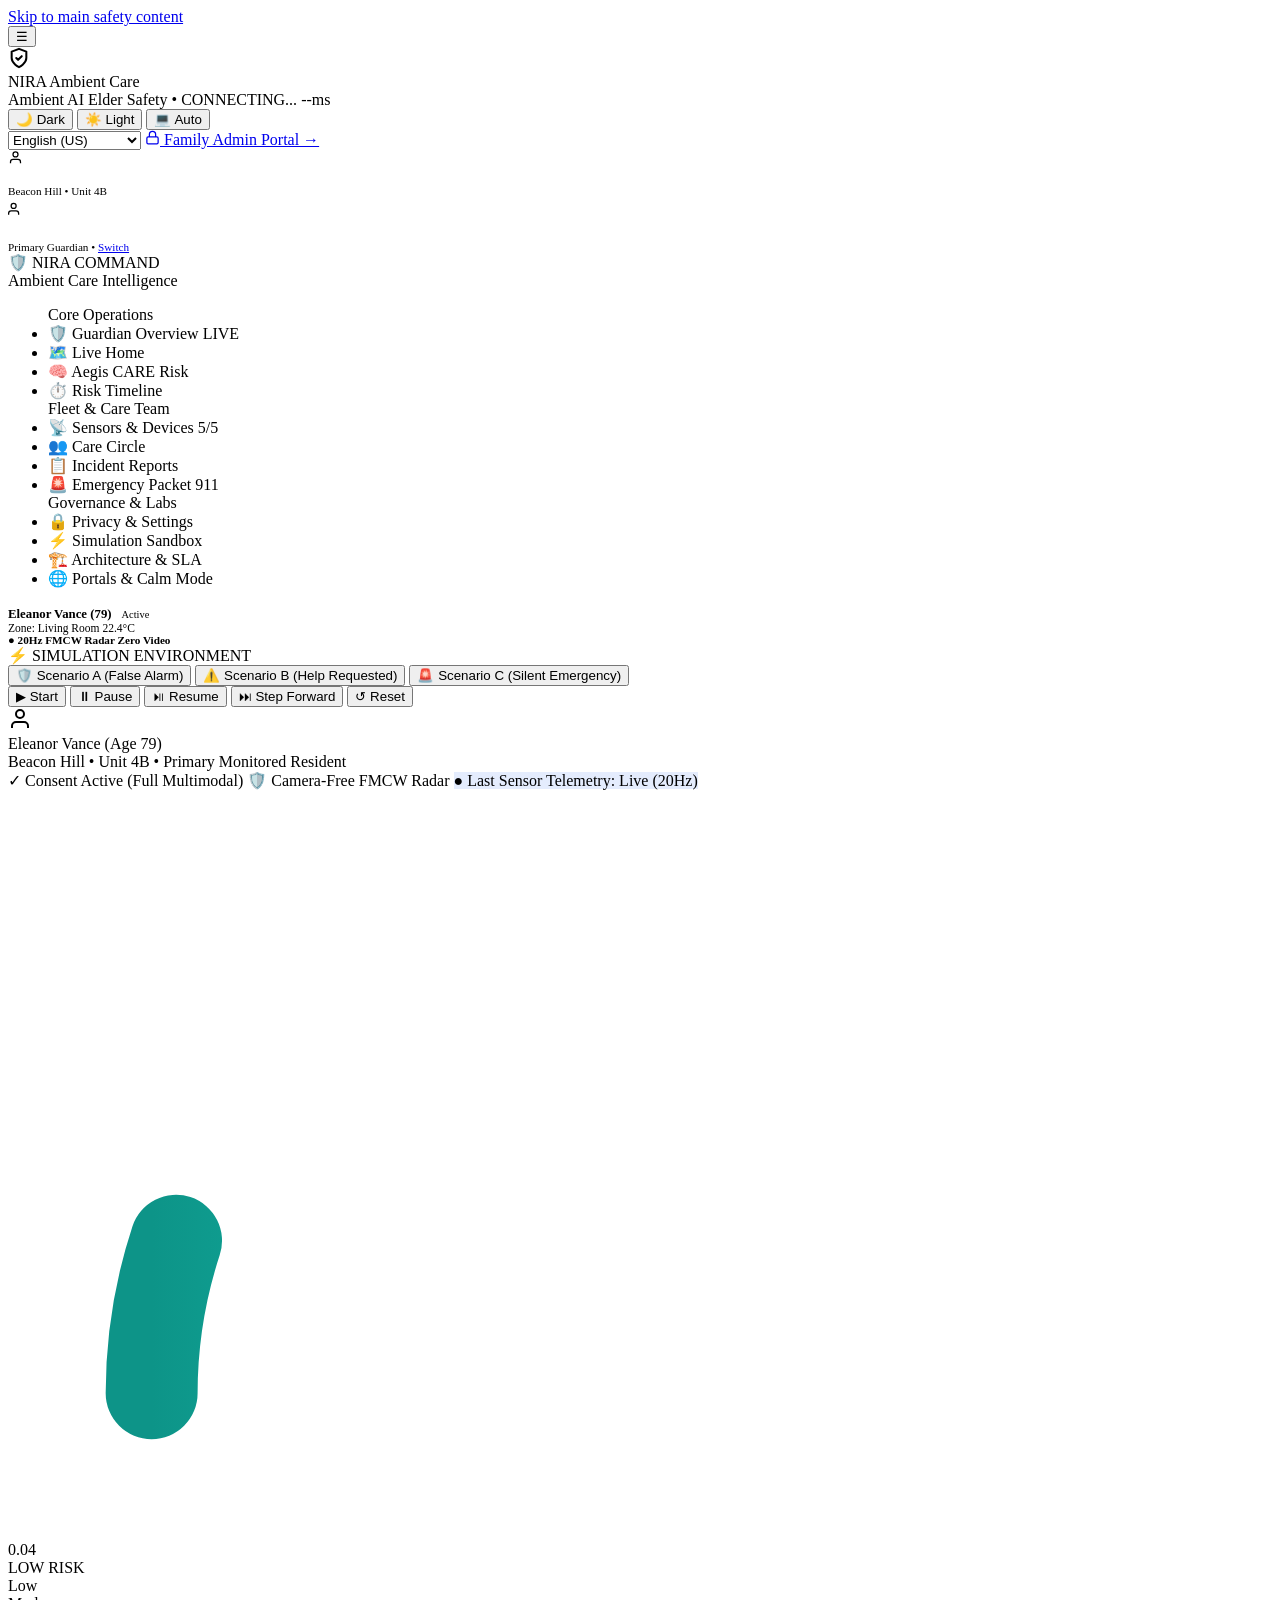
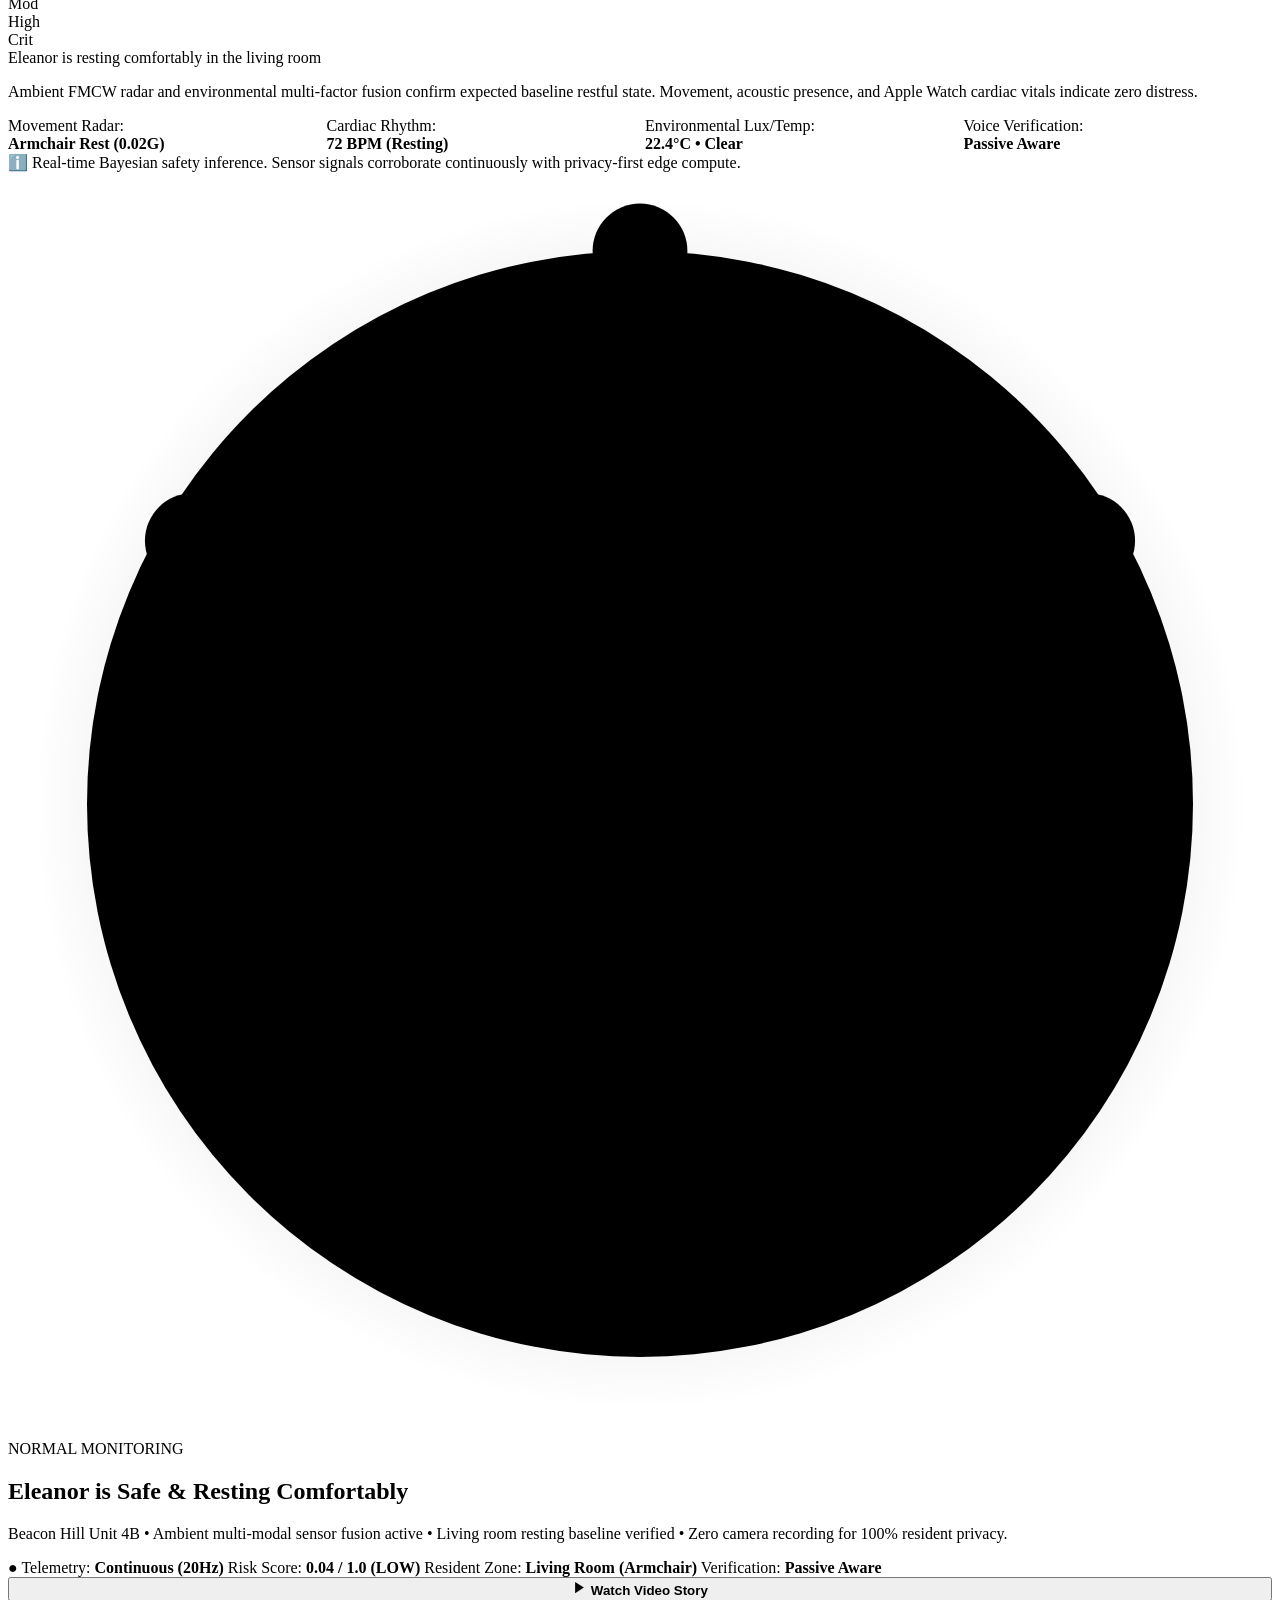
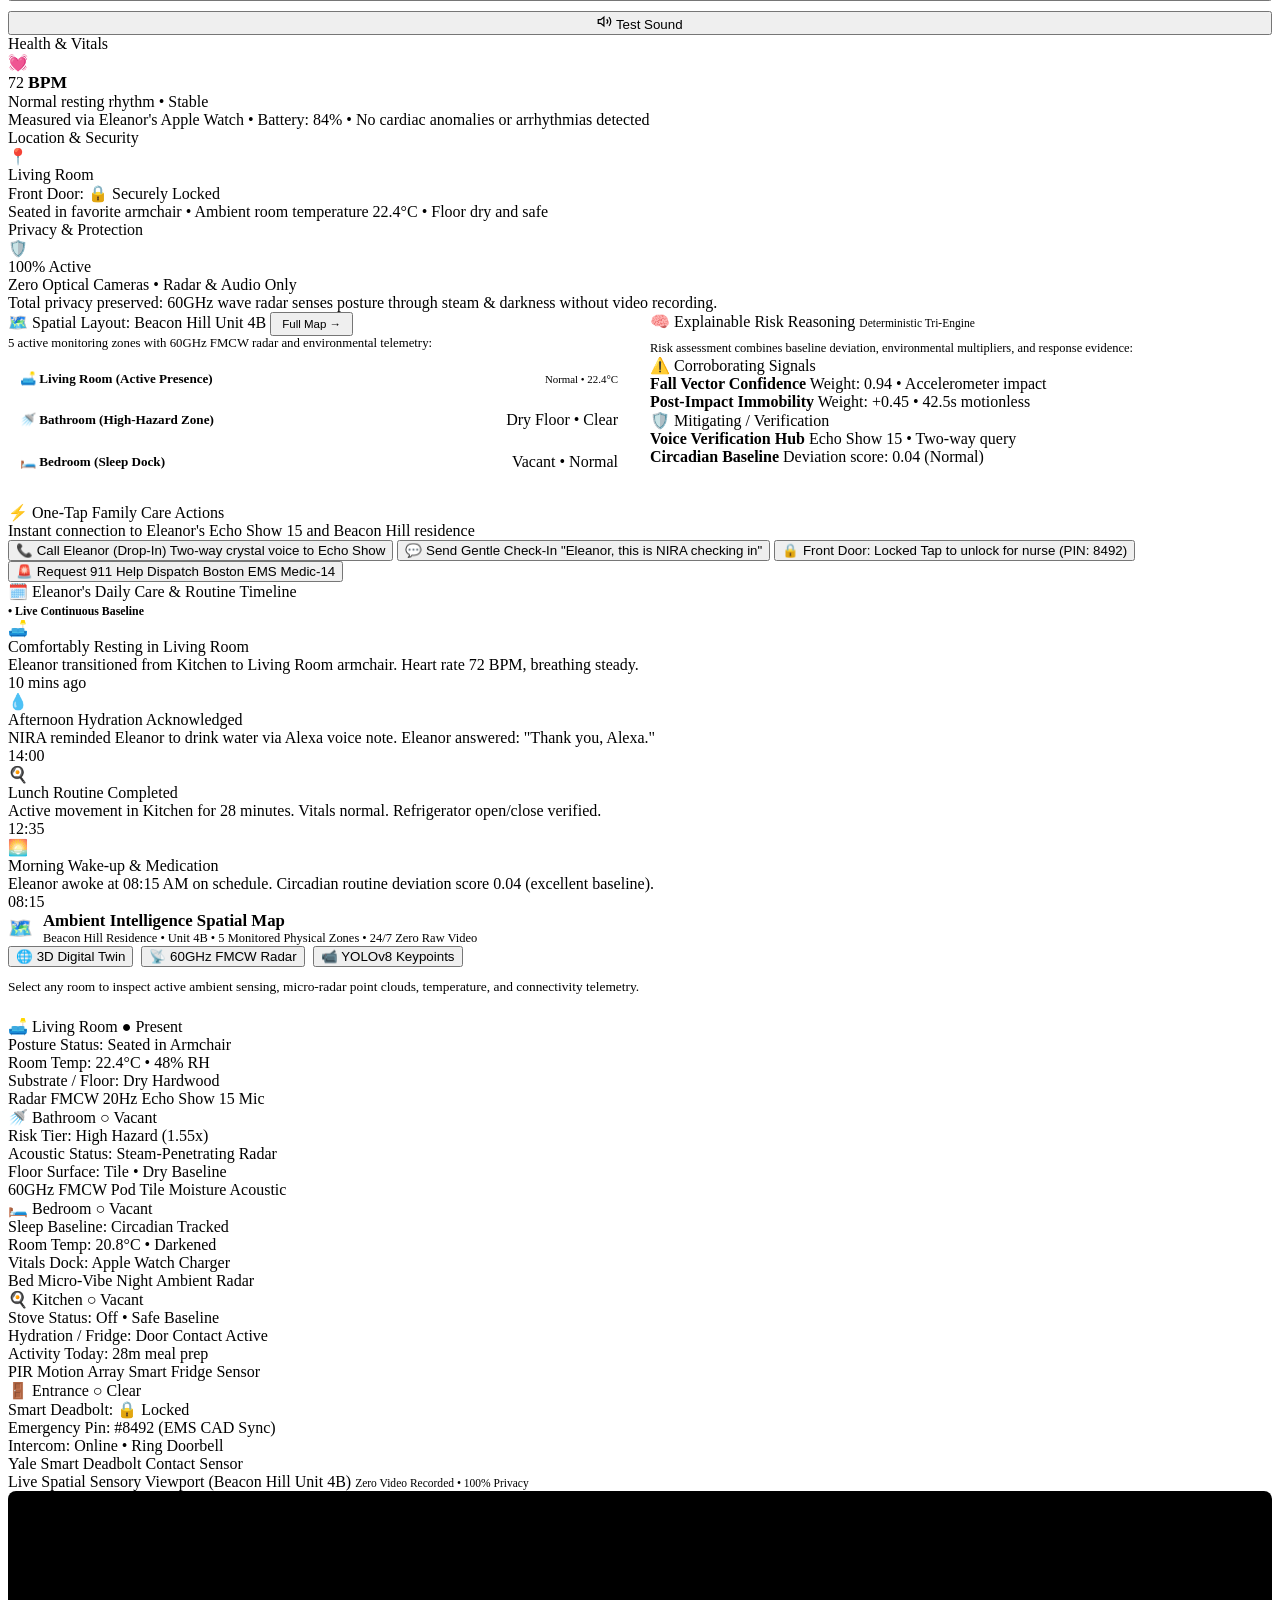
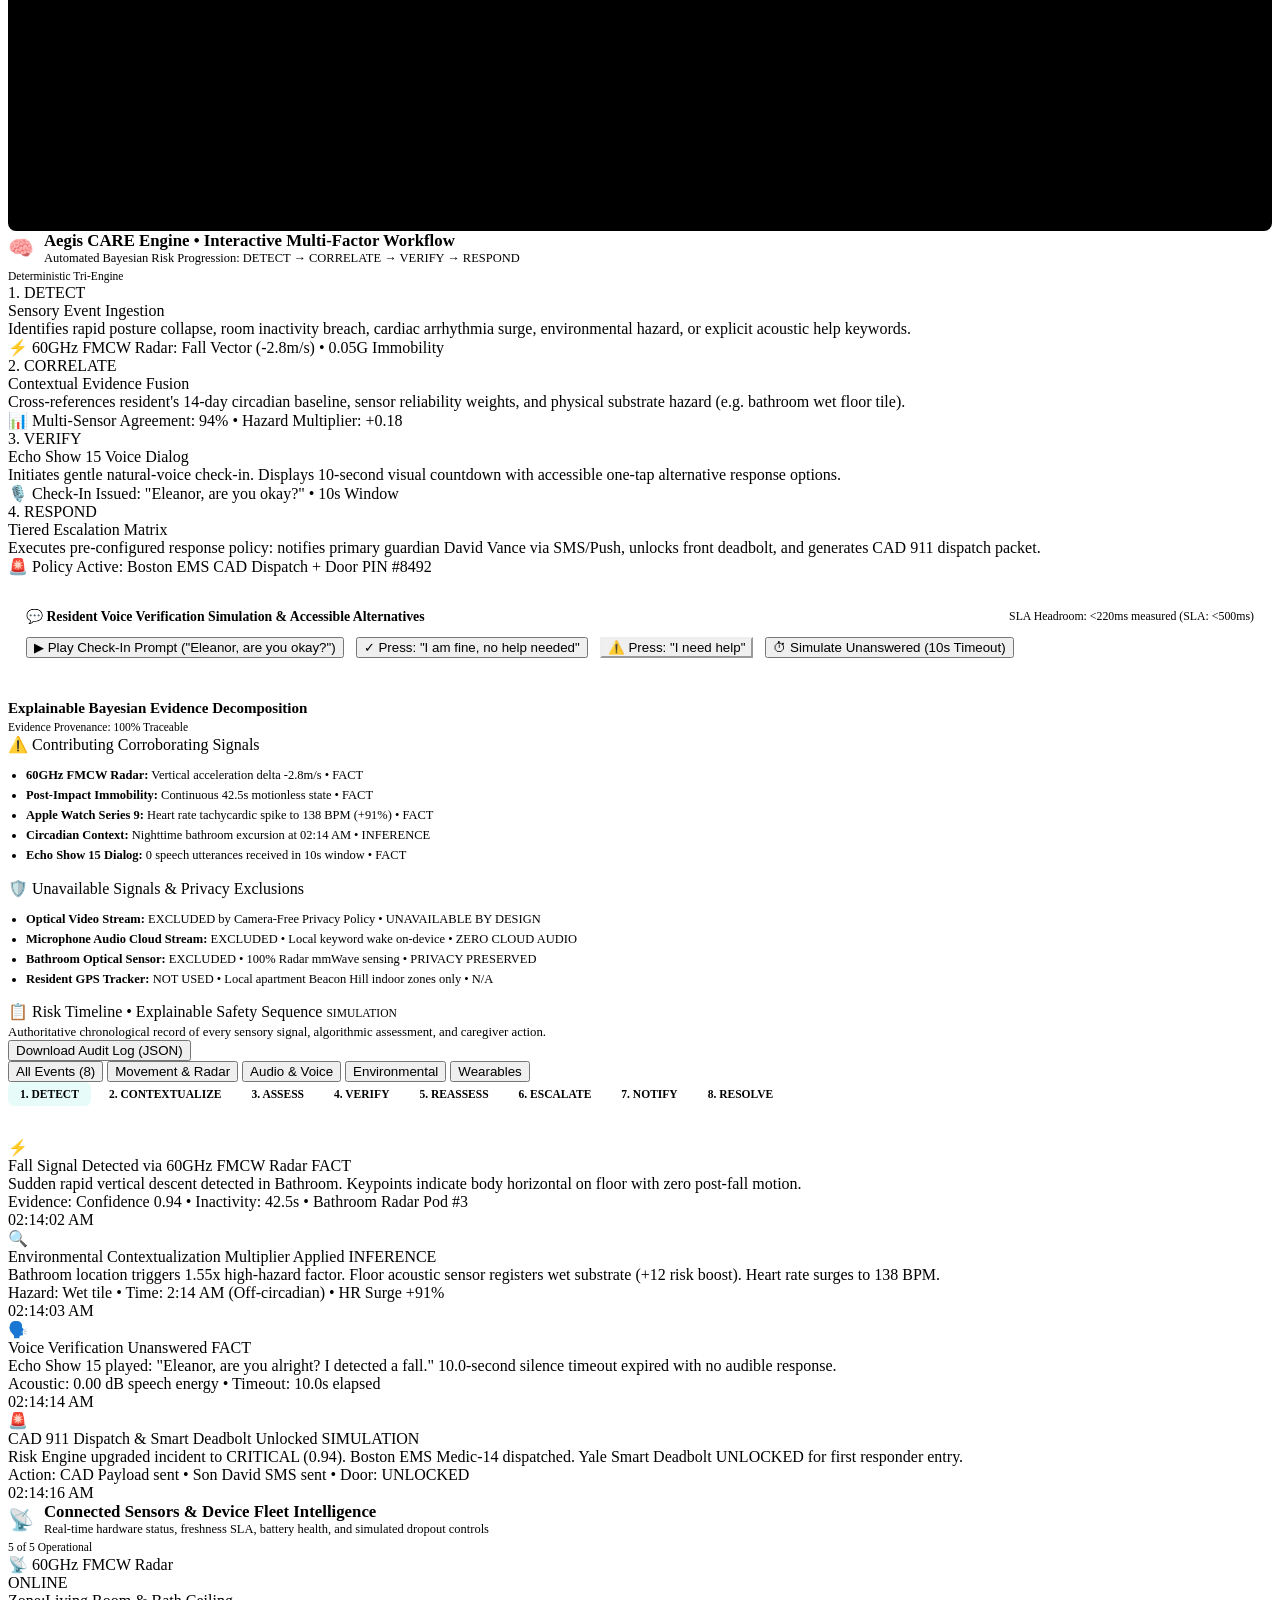
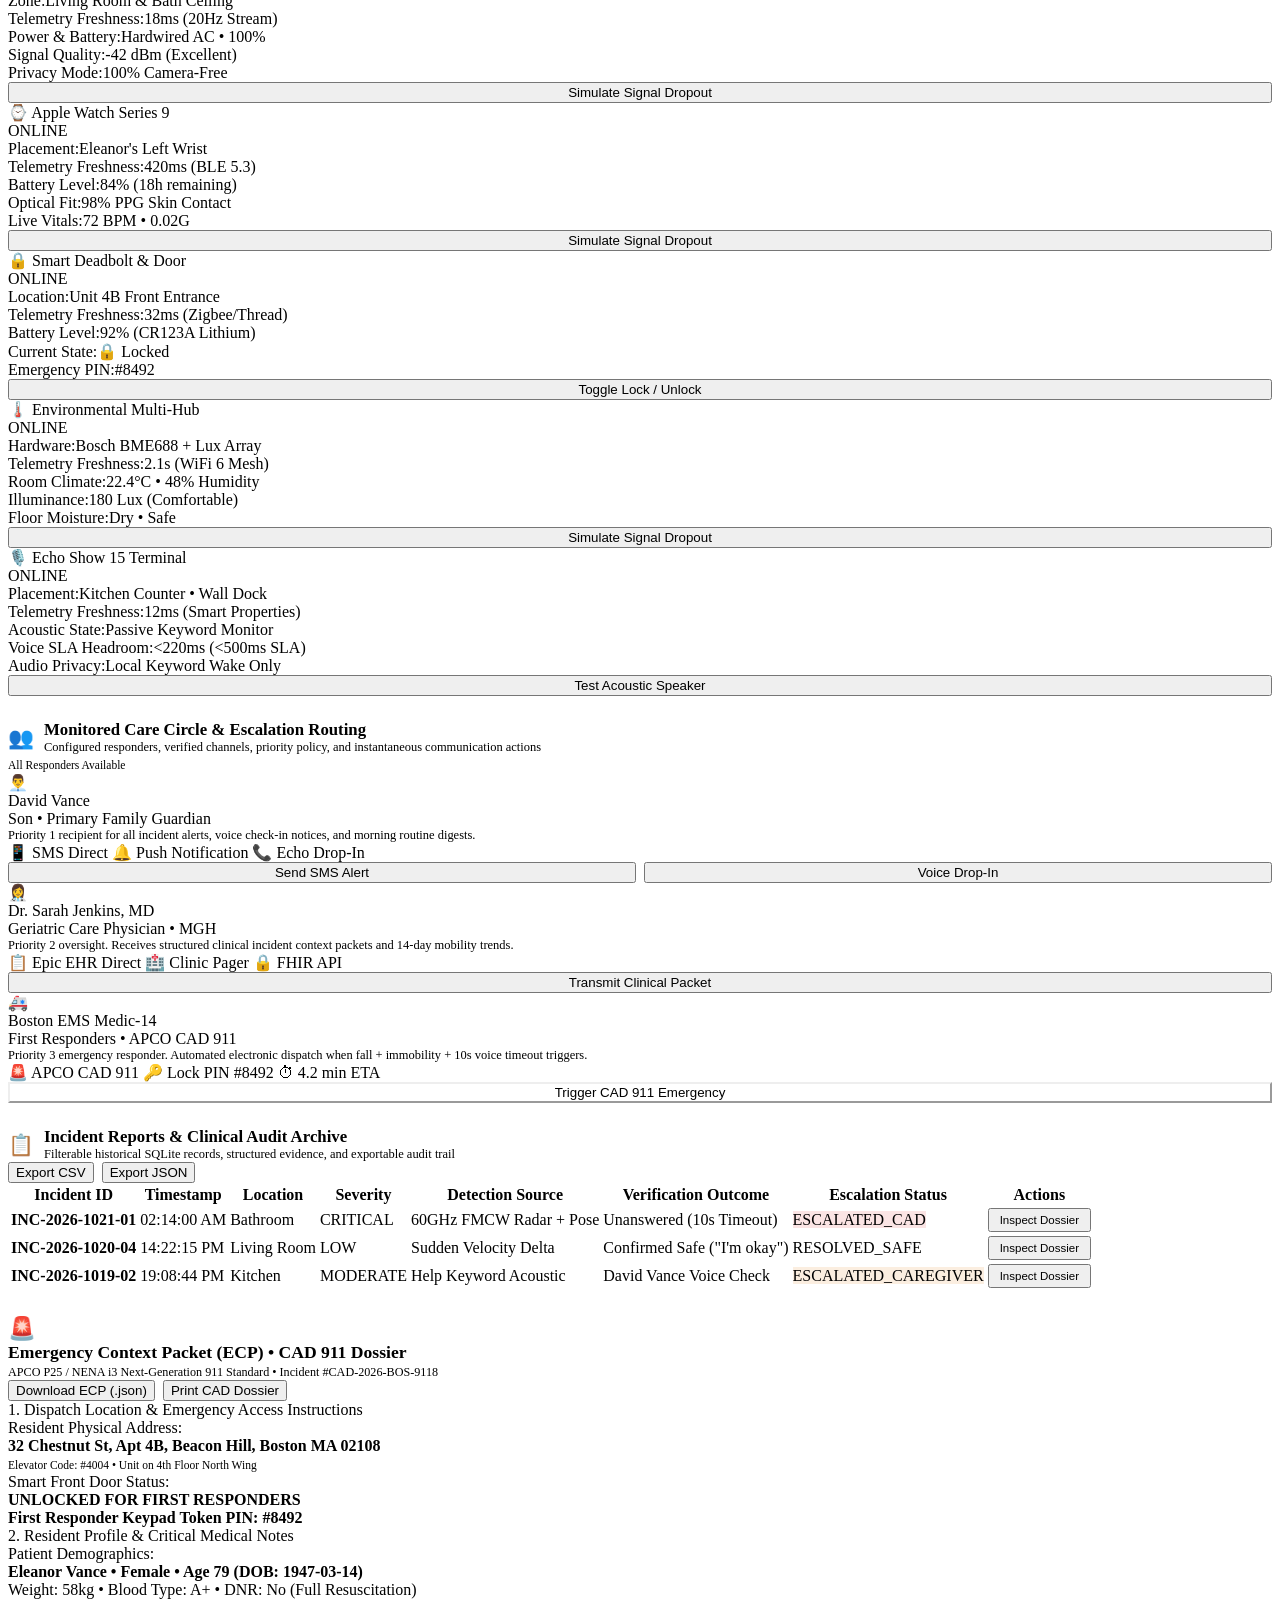
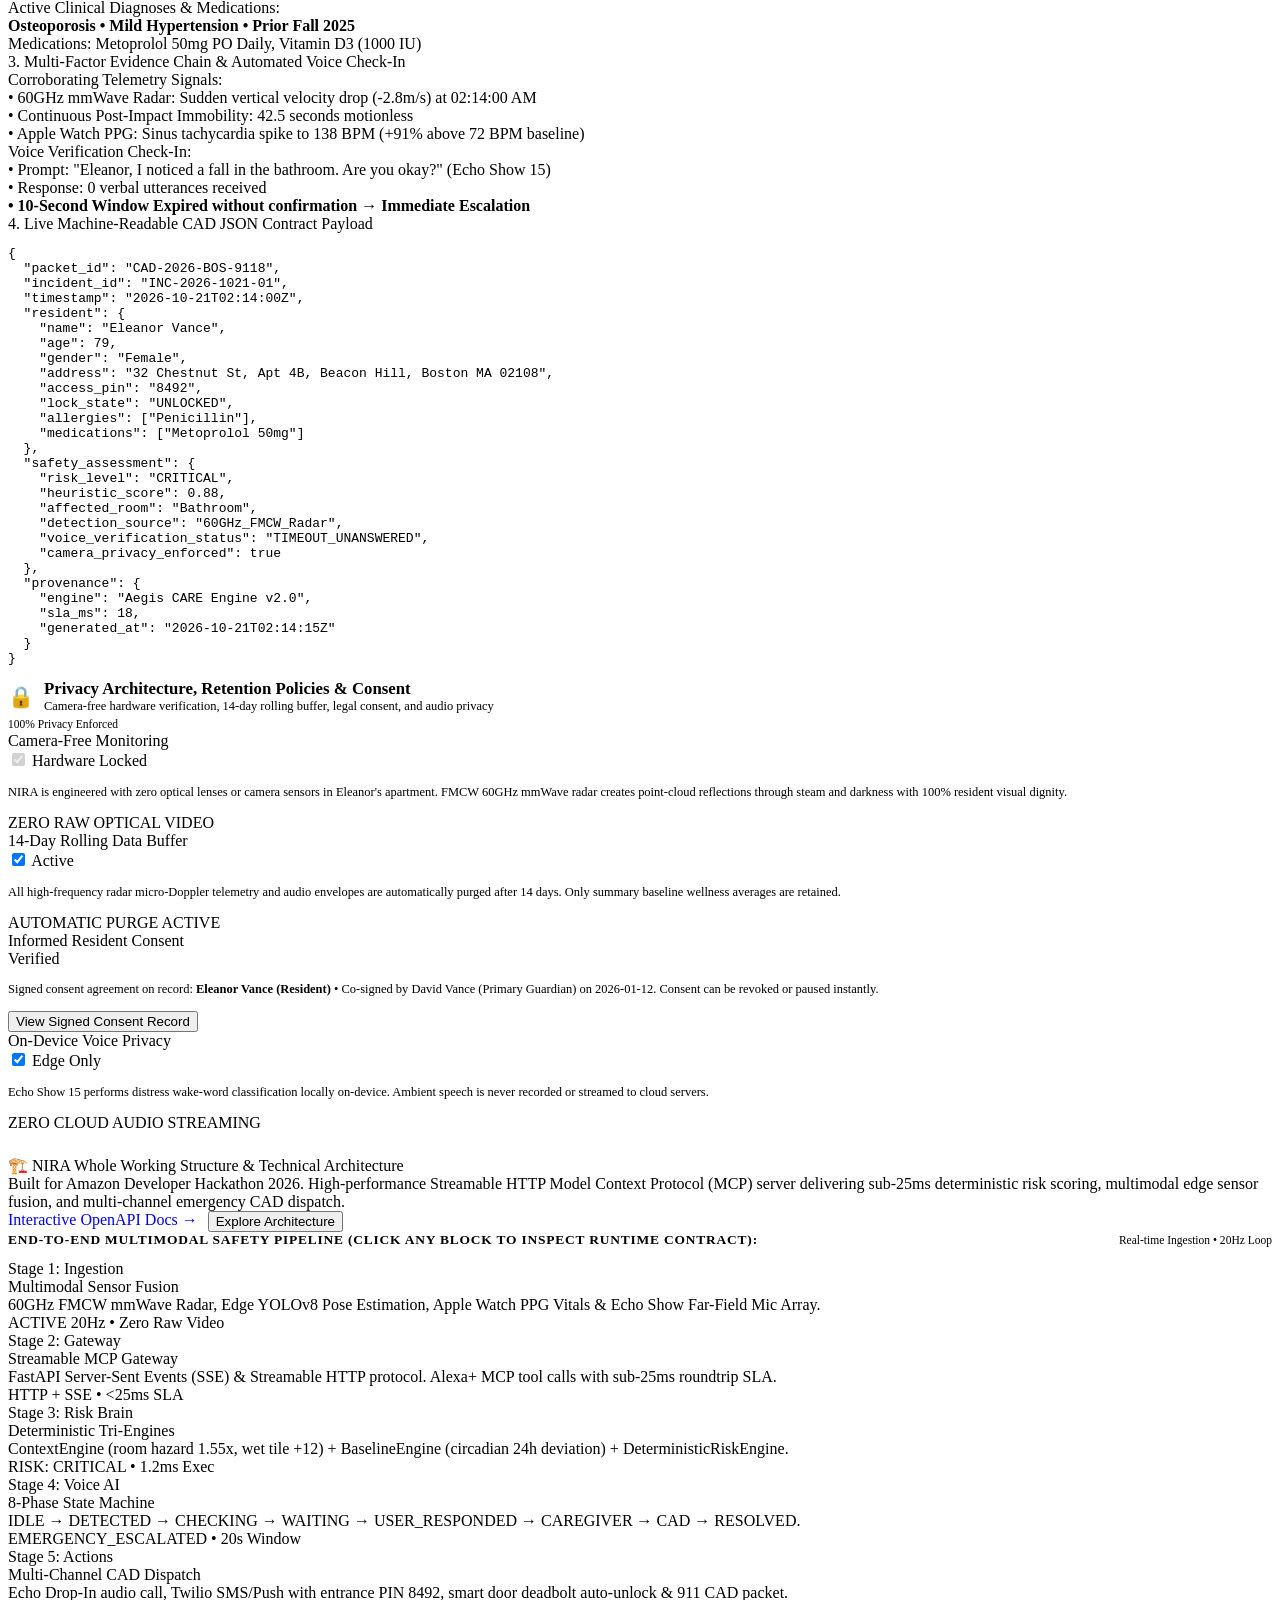
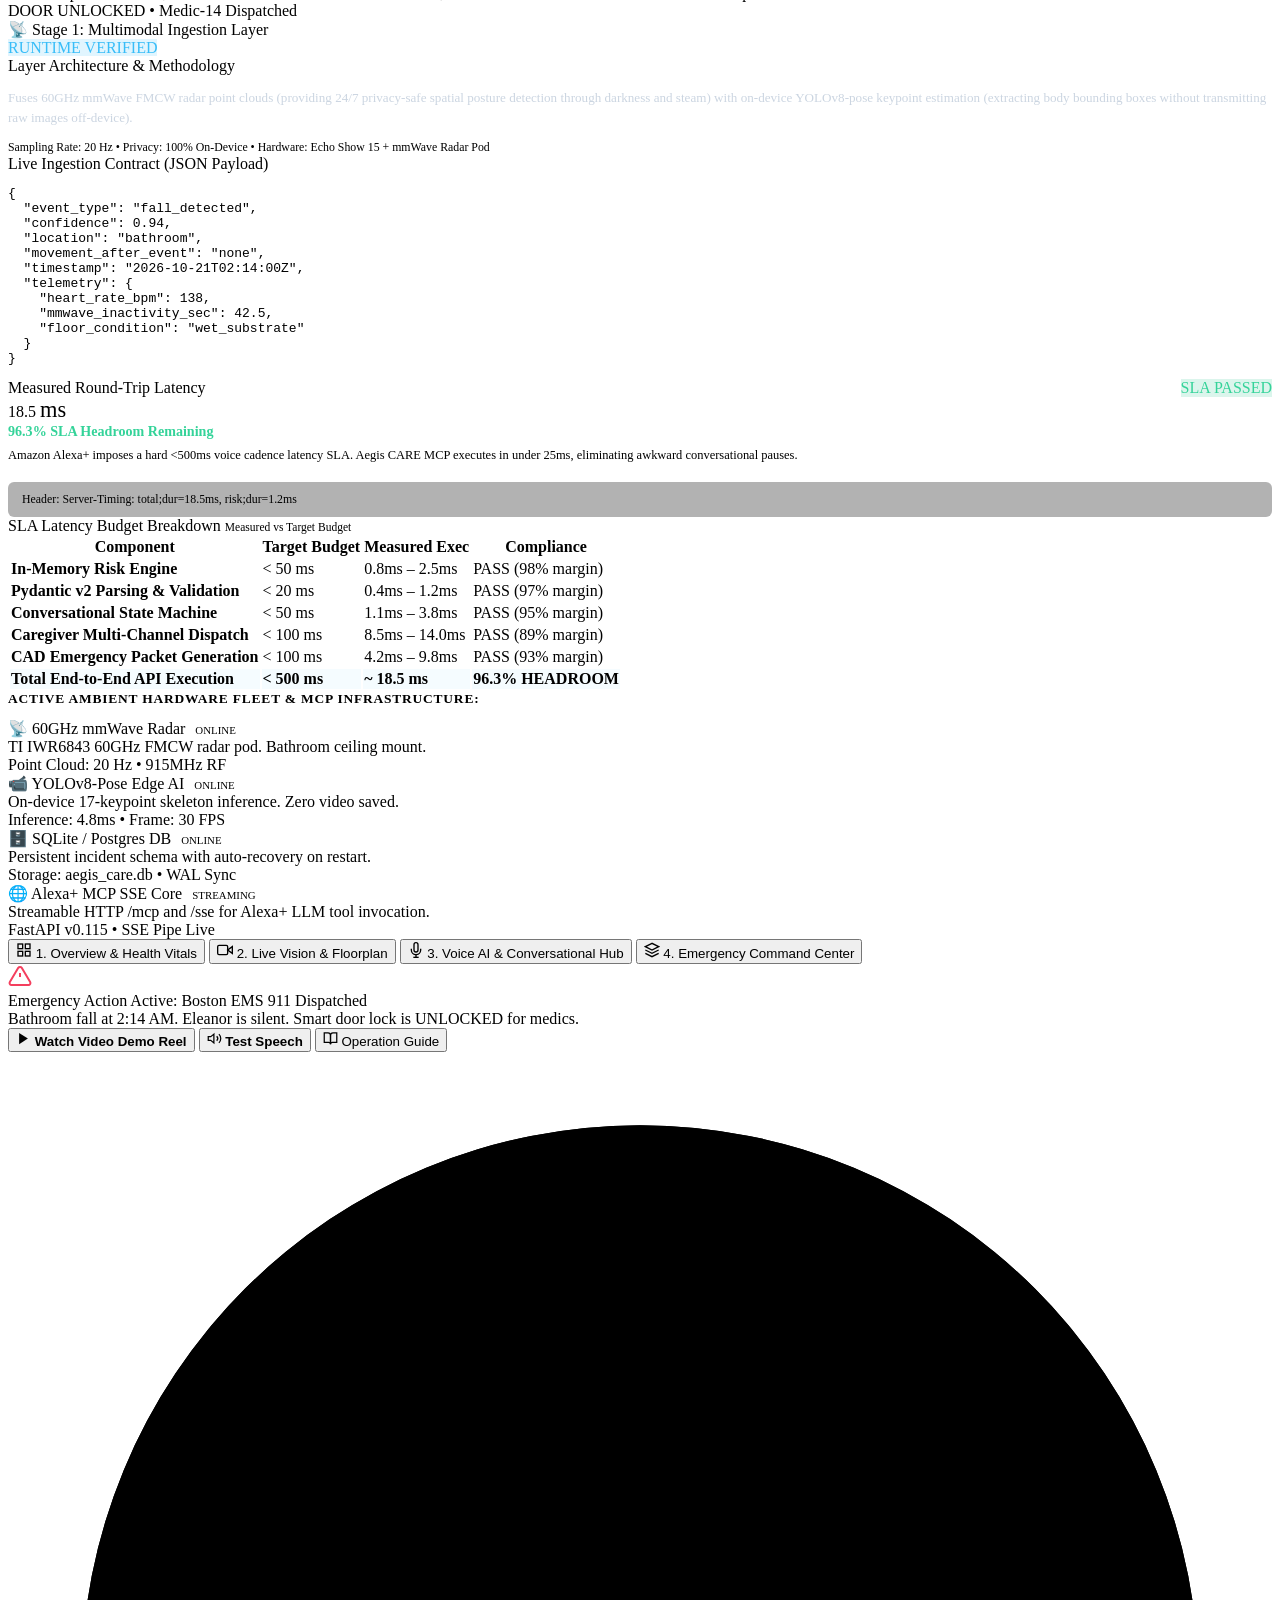
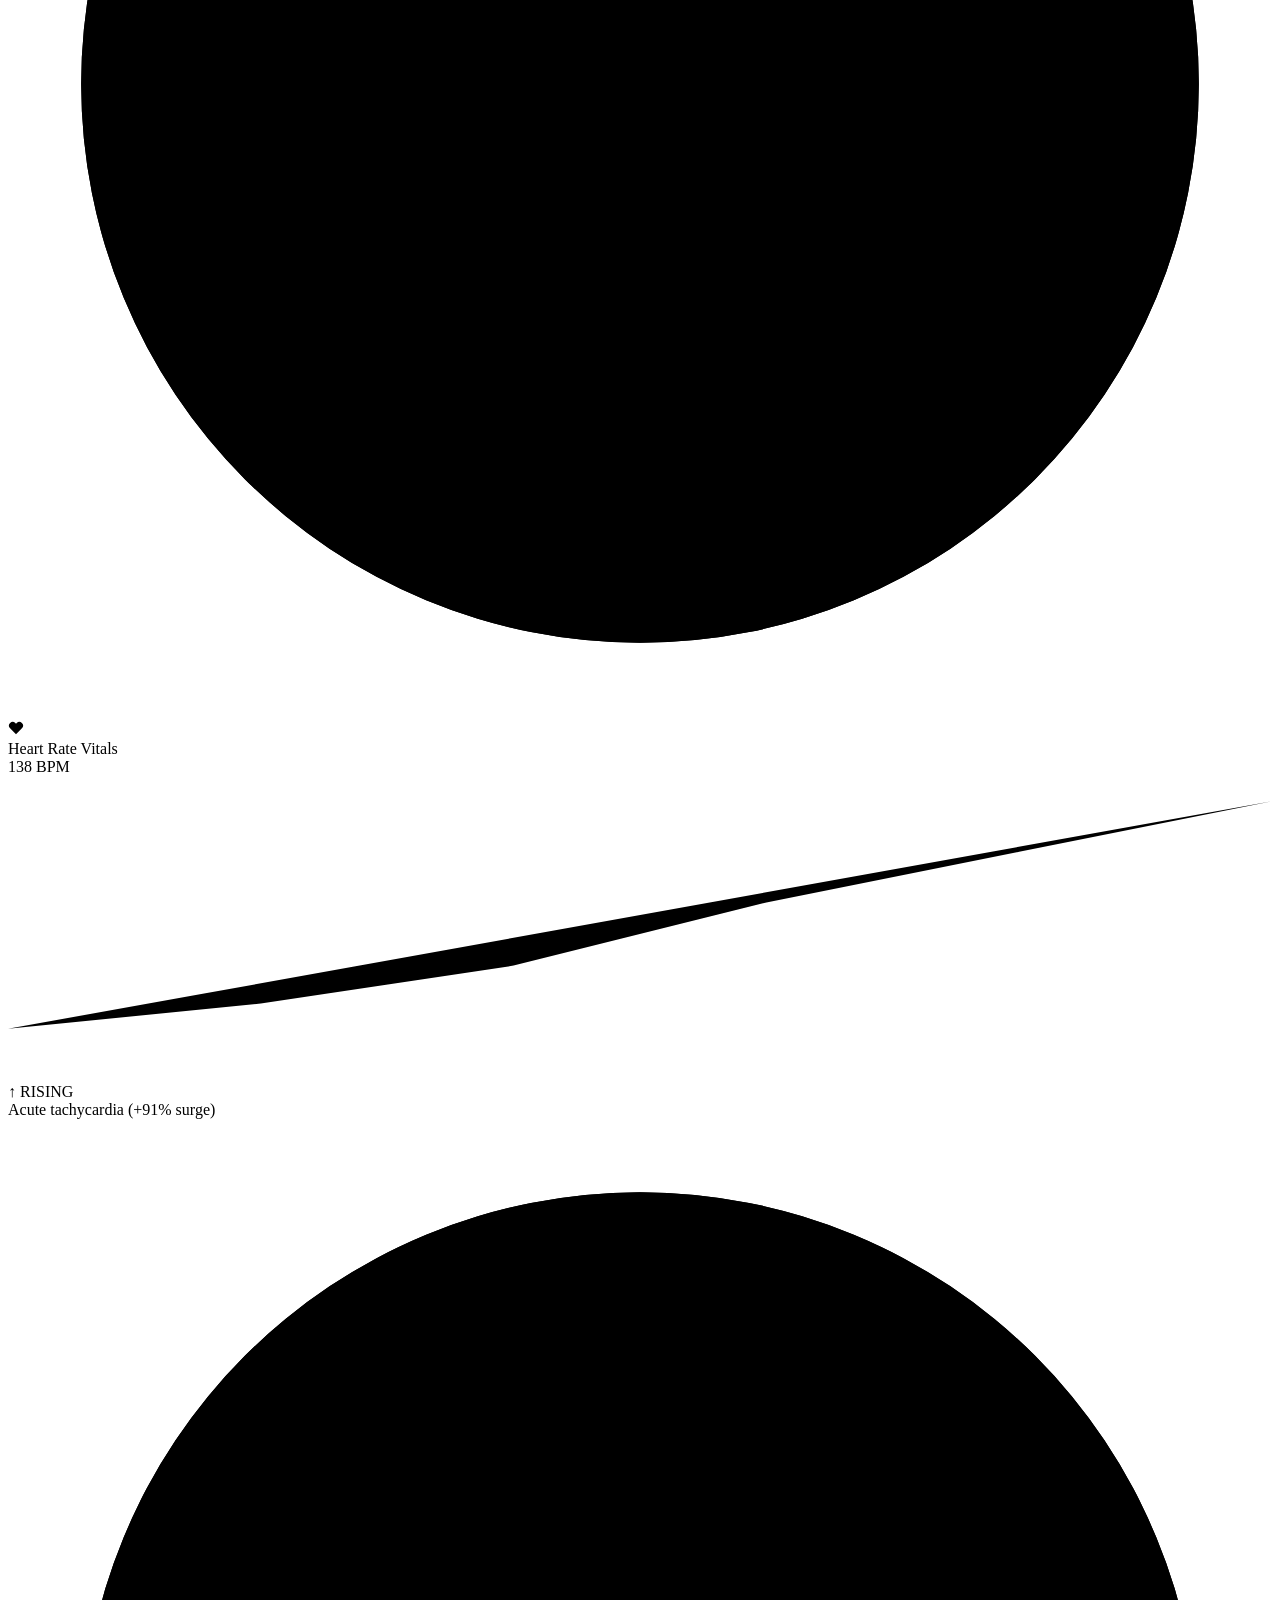
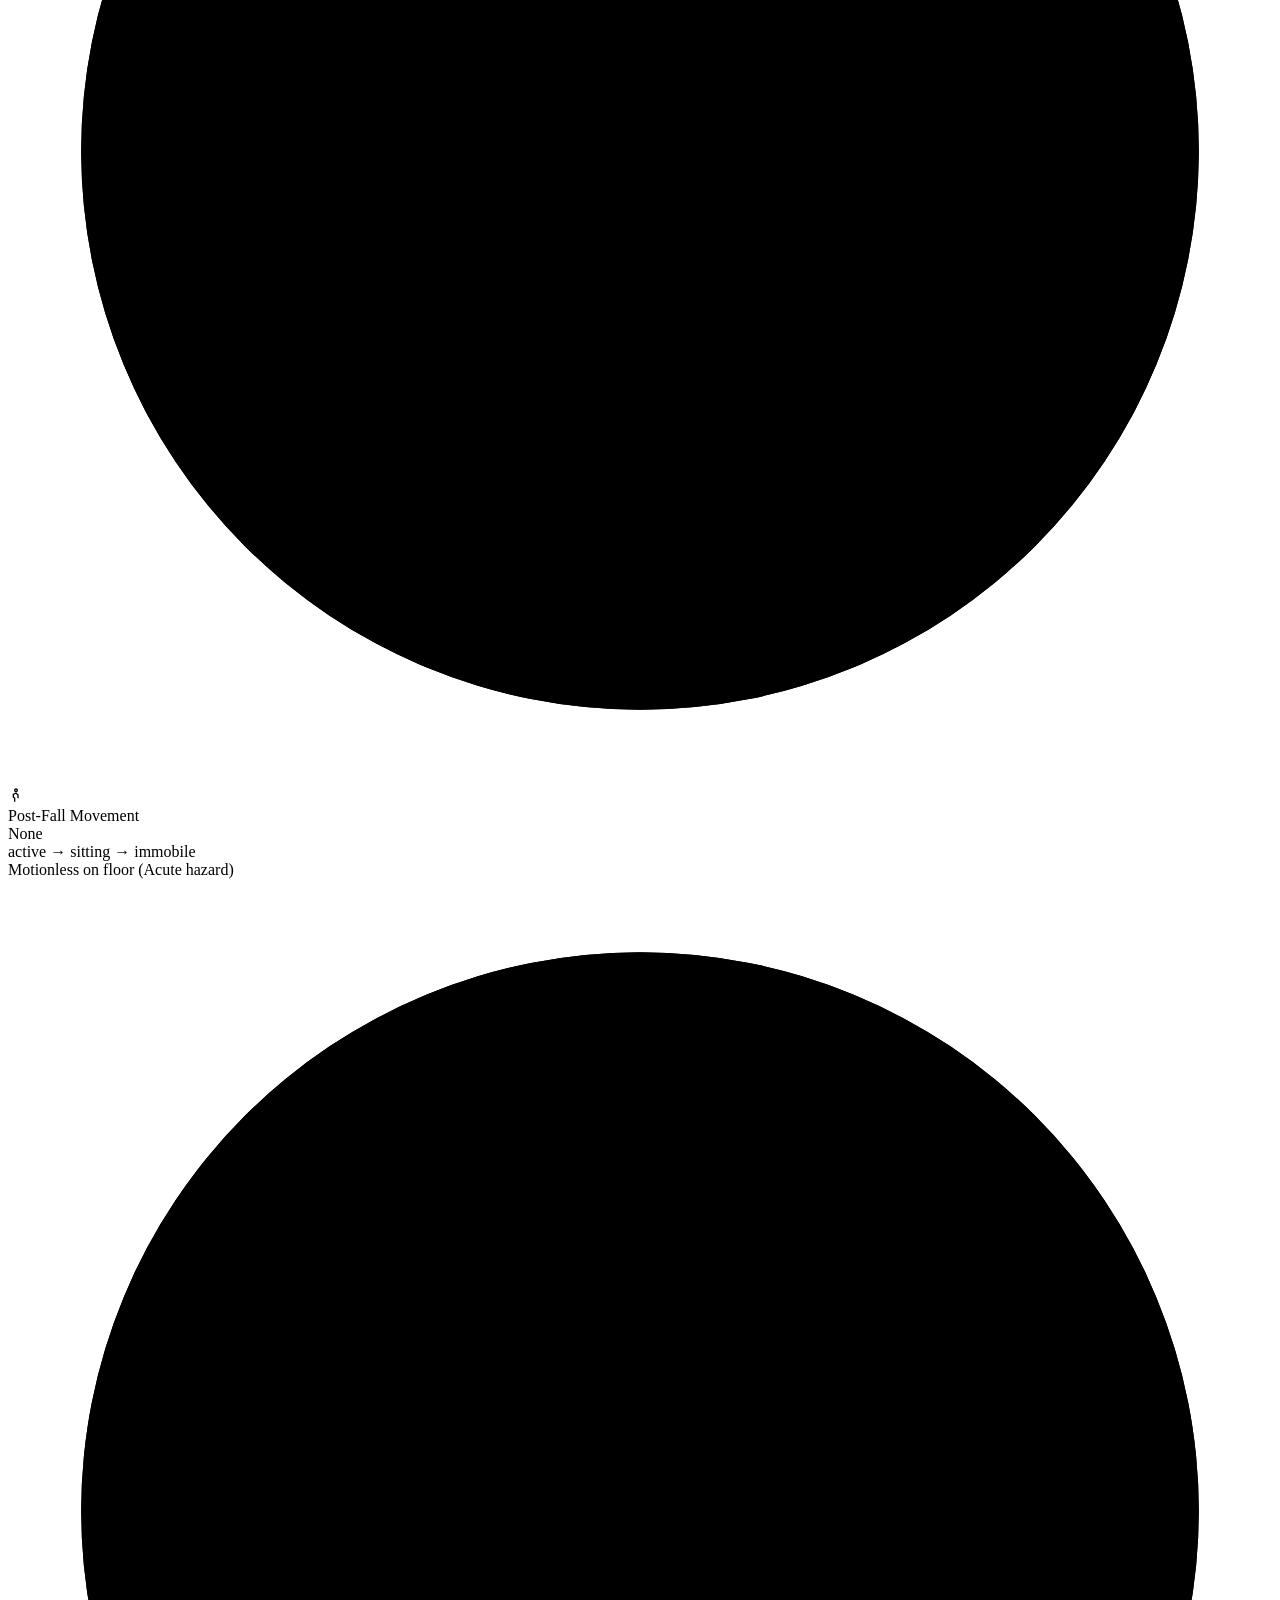
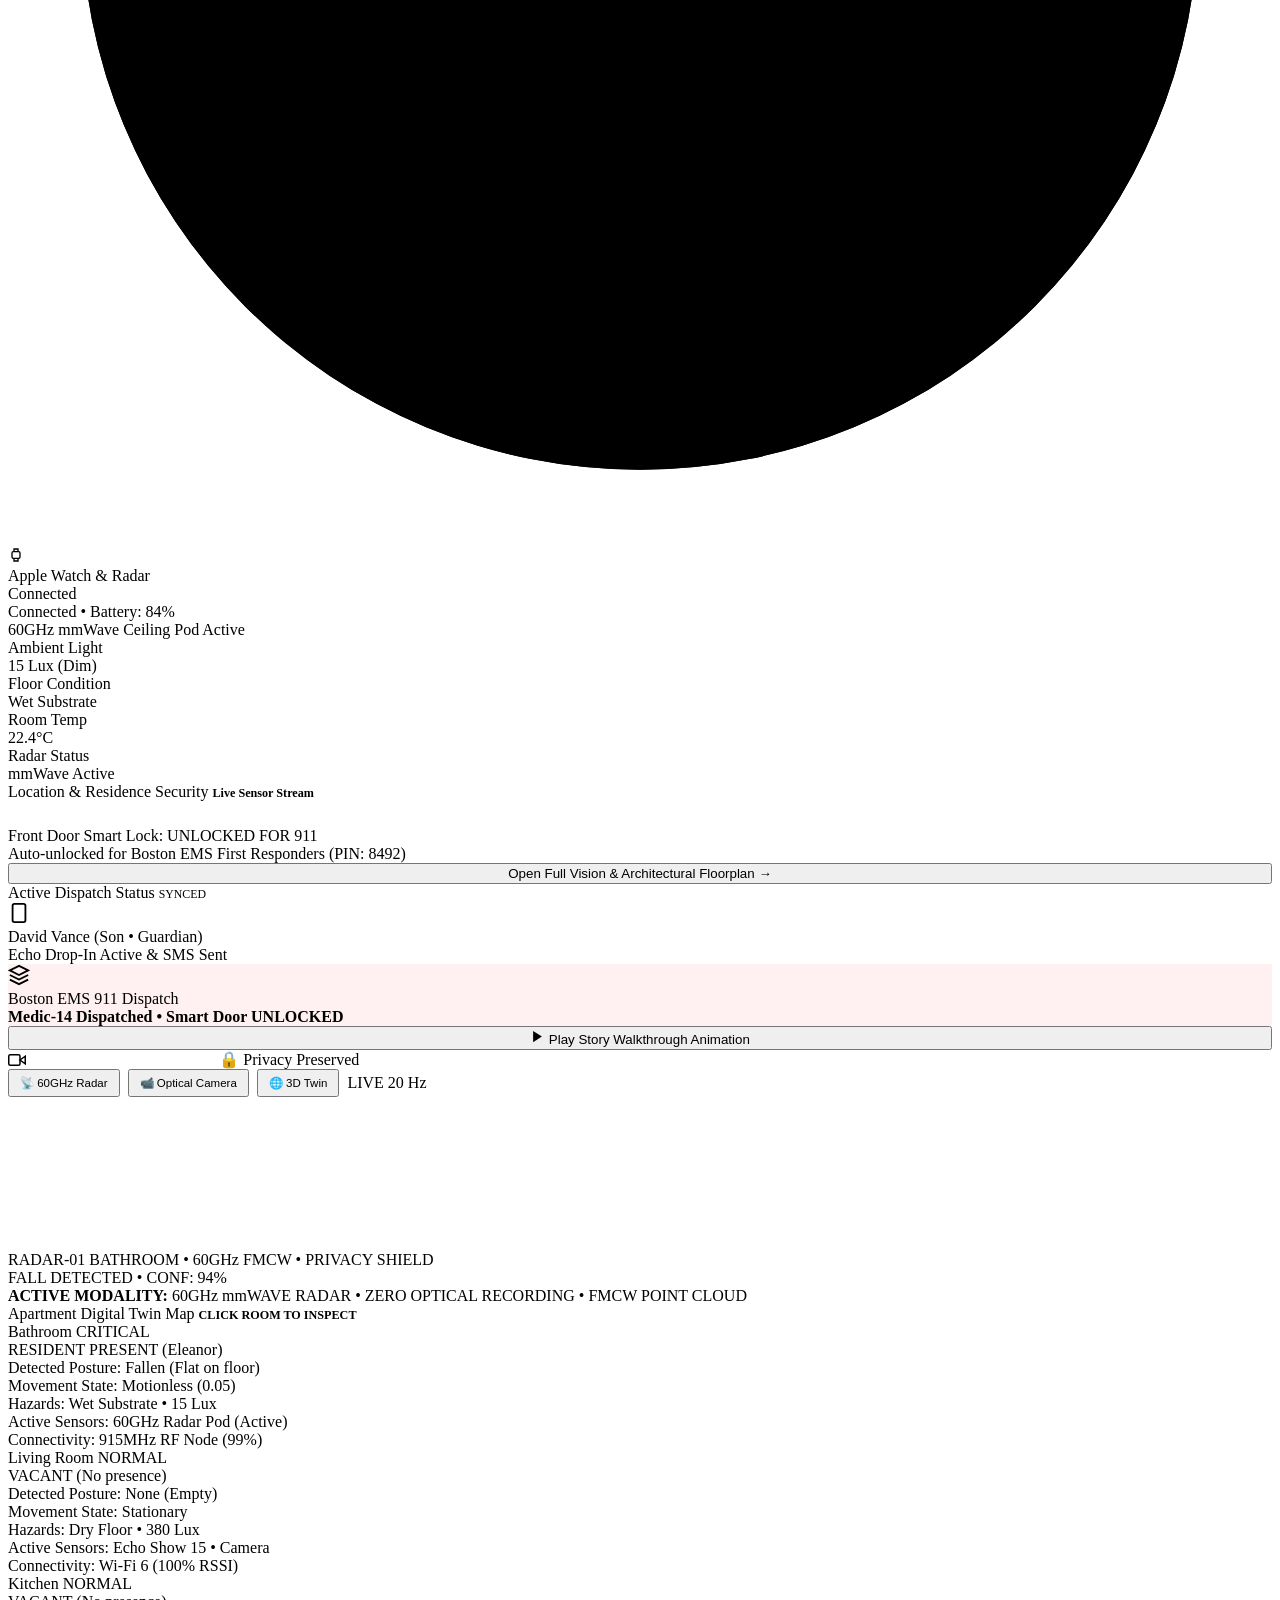
==== commit be87c36a: "feat(ui): implement NIRA ambient care command center redesign" ====
--- a/app/static/index.html
+++ b/app/static/index.html
@@ -3,7 +3,7 @@
 <head>
   <meta charset="UTF-8">
   <meta name="viewport" content="width=device-width, initial-scale=1.0">
-  <title>Aegis Ambient Care — Senior Safety Intelligence</title>
+  <title>NIRA Ambient Care — Senior Safety Intelligence & Multimodal Architecture</title>
   <meta name="description" content="Visual AI camera, voice notes, and ambient elder safety monitoring system for Amazon Developer Hackathon 2026.">
   <link rel="preconnect" href="https://fonts.googleapis.com">
   <link rel="preconnect" href="https://fonts.gstatic.com" crossorigin>
@@ -17,6 +17,7 @@
 
     <!-- Tesla-Style Minimalist Top Header -->
     <header class="app-header" role="banner">
+      <button class="btn-sidebar-toggle" id="btnSidebarToggle" onclick="toggleMobileSidebar()" aria-label="Toggle Navigation Sidebar">☰</button>
       <div class="brand-section">
         <div class="brand-logo-shield" aria-hidden="true">
           <svg width="22" height="22" viewBox="0 0 24 24" fill="none" stroke="currentColor" stroke-width="2.2" stroke-linecap="round" stroke-linejoin="round">
@@ -26,7 +27,7 @@
         </div>
         <div>
           <div class="brand-name">
-            <span data-i18n="appTitle">Aegis Ambient Care</span>
+            <span data-i18n="appTitle">NIRA Ambient Care</span>
           </div>
           <div class="brand-subtitle">
             <span data-i18n="tagline">Ambient AI Elder Safety</span> &bull; 
@@ -40,6 +41,22 @@
       </div>
 
       <div class="header-actions">
+        <!-- Dark / Light / System Theme Selector -->
+        <div class="theme-selector-pill" role="radiogroup" aria-label="Theme Selection">
+          <button class="theme-toggle-btn active" id="themeBtnDark" onclick="setNiraTheme('dark')" role="radio" aria-checked="true" title="Dark Theme">
+            <span>🌙</span>
+            <span>Dark</span>
+          </button>
+          <button class="theme-toggle-btn" id="themeBtnLight" onclick="setNiraTheme('light')" role="radio" aria-checked="false" title="Light Theme">
+            <span>☀️</span>
+            <span>Light</span>
+          </button>
+          <button class="theme-toggle-btn" id="themeBtnSystem" onclick="setNiraTheme('system')" role="radio" aria-checked="false" title="System Preference">
+            <span>💻</span>
+            <span>Auto</span>
+          </button>
+        </div>
+
         <!-- Global Language Selector -->
         <select id="langSelector" class="lang-select-box" onchange="setLanguage(this.value)" aria-label="Select Interface Language">
           <option value="en">English (US)</option>
@@ -80,7 +97,7 @@
         <!-- User Role Session -->
         <div class="header-chip" id="userSessionBadge" role="region" aria-label="Active User Session">
           <div class="avatar-chip" id="userAvatar" aria-hidden="true">
-            <svg width="15" height="15" viewBox="0 0 24 24" fill="none" stroke="currentColor" stroke-width="2">
+            <svg width="15" height="24" viewBox="0 0 24 24" fill="none" stroke="currentColor" stroke-width="2">
               <path d="M17 21v-2a4 4 0 0 0-4-4H5a4 4 0 0 0-4 4v2"/>
               <circle cx="9" cy="7" r="4"/>
             </svg>
@@ -96,7 +113,7 @@
       </div>
     </header>
 
-    <!-- System Status & Disconnected Warning Banner (Active upon disconnect or reconnection) -->
+    <!-- System Status & Disconnected Warning Banner -->
     <div id="systemStateBanner" class="system-state-banner" style="display: none;" role="alert" aria-live="assertive">
       <div class="banner-content">
         <span class="banner-icon" id="bannerIcon">⚠️</span>
@@ -108,78 +125,1918 @@
       <button class="banner-action-btn" id="bannerRetryBtn" onclick="if(window.niraStore) window.niraStore.init()">Reconnect Stream</button>
     </div>
 
-    <!-- Tesla Driving Mode Style Scenario Controller -->
-    <div class="scenario-bar-container" role="region" aria-label="Incident Simulation Controls">
-      <div class="scenario-bar-label">
-        <svg width="14" height="14" viewBox="0 0 24 24" fill="none" stroke="var(--accent-blue)" stroke-width="2" aria-hidden="true">
-          <circle cx="12" cy="12" r="10"/>
-          <polygon points="10 8 16 12 10 16 10 8"/>
-        </svg>
-        <span>Test Scenario Modes:</span>
+    <!-- Persistent Layout Shell & Sidebar -->
+    <div class="sidebar-backdrop" id="sidebarBackdrop" onclick="closeMobileSidebar()"></div>
+    
+    <div class="command-center-shell">
+      <!-- 12-Section Persistent Navigation Sidebar -->
+      <aside class="command-center-sidebar" id="appSidebar" role="navigation" aria-label="Command Center Navigation">
+        <div class="sidebar-header-brand">
+          <div class="sidebar-brand-title">
+            <span style="color: var(--accent-primary);">🛡️</span>
+            <span>NIRA COMMAND</span>
+          </div>
+          <div class="sidebar-brand-sub">Ambient Care Intelligence</div>
+        </div>
+
+        <ul class="sidebar-nav-list" role="tablist" aria-label="Command Center Views">
+          <div class="sidebar-section-divider">Core Operations</div>
+          <li>
+            <a class="sidebar-nav-item active" id="navItemOverview" onclick="switchSection('overview')" role="tab" aria-selected="true">
+              <span class="sidebar-nav-icon">🛡️</span>
+              <span>Guardian Overview</span>
+              <span class="sidebar-nav-badge">LIVE</span>
+            </a>
+          </li>
+          <li>
+            <a class="sidebar-nav-item" id="navItemLiveHome" onclick="switchSection('live-home')" role="tab" aria-selected="false">
+              <span class="sidebar-nav-icon">🗺️</span>
+              <span>Live Home</span>
+            </a>
+          </li>
+          <li>
+            <a class="sidebar-nav-item" id="navItemRiskAssessment" onclick="switchSection('risk-assessment')" role="tab" aria-selected="false">
+              <span class="sidebar-nav-icon">🧠</span>
+              <span>Aegis CARE Risk</span>
+            </a>
+          </li>
+          <li>
+            <a class="sidebar-nav-item" id="navItemRiskTimeline" onclick="switchSection('risk-timeline')" role="tab" aria-selected="false">
+              <span class="sidebar-nav-icon">⏱️</span>
+              <span>Risk Timeline</span>
+            </a>
+          </li>
+
+          <div class="sidebar-section-divider">Fleet &amp; Care Team</div>
+          <li>
+            <a class="sidebar-nav-item" id="navItemSensorsDevices" onclick="switchSection('sensors-devices')" role="tab" aria-selected="false">
+              <span class="sidebar-nav-icon">📡</span>
+              <span>Sensors &amp; Devices</span>
+              <span class="sidebar-nav-badge" id="sidebarDeviceCount">5/5</span>
+            </a>
+          </li>
+          <li>
+            <a class="sidebar-nav-item" id="navItemCareCircle" onclick="switchSection('care-circle')" role="tab" aria-selected="false">
+              <span class="sidebar-nav-icon">👥</span>
+              <span>Care Circle</span>
+            </a>
+          </li>
+          <li>
+            <a class="sidebar-nav-item" id="navItemIncidentReports" onclick="switchSection('incident-reports')" role="tab" aria-selected="false">
+              <span class="sidebar-nav-icon">📋</span>
+              <span>Incident Reports</span>
+            </a>
+          </li>
+          <li>
+            <a class="sidebar-nav-item" id="navItemEmergencyPacket" onclick="switchSection('emergency-packet')" role="tab" aria-selected="false">
+              <span class="sidebar-nav-icon">🚨</span>
+              <span>Emergency Packet</span>
+              <span class="sidebar-nav-badge" style="color: var(--status-critical); border-color: rgba(220,38,38,0.3);">911</span>
+            </a>
+          </li>
+
+          <div class="sidebar-section-divider">Governance &amp; Labs</div>
+          <li>
+            <a class="sidebar-nav-item" id="navItemPrivacySettings" onclick="switchSection('privacy-settings')" role="tab" aria-selected="false">
+              <span class="sidebar-nav-icon">🔒</span>
+              <span>Privacy &amp; Settings</span>
+            </a>
+          </li>
+          <li>
+            <a class="sidebar-nav-item" id="navItemSimulationSandbox" onclick="switchSection('simulation-sandbox')" role="tab" aria-selected="false">
+              <span class="sidebar-nav-icon">⚡</span>
+              <span>Simulation Sandbox</span>
+            </a>
+          </li>
+          <li>
+            <a class="sidebar-nav-item" id="navItemArchitectureSla" onclick="switchSection('architecture-sla')" role="tab" aria-selected="false">
+              <span class="sidebar-nav-icon">🏗️</span>
+              <span>Architecture &amp; SLA</span>
+            </a>
+          </li>
+          <li>
+            <a class="sidebar-nav-item" id="navItemResidentAdmin" onclick="switchSection('resident-admin')" role="tab" aria-selected="false">
+              <span class="sidebar-nav-icon">🌐</span>
+              <span>Portals &amp; Calm Mode</span>
+            </a>
+          </li>
+        </ul>
+
+        <!-- Bottom Monitored Resident Capsule -->
+        <div class="sidebar-resident-capsule" role="region" aria-label="Active Resident Status">
+          <div class="sidebar-capsule-row">
+            <strong style="color: var(--text-primary); font-size: 0.8rem;">Eleanor Vance (79)</strong>
+            <span class="consent-badge-active" style="padding: 2px 6px; font-size: 0.65rem;">Active</span>
+          </div>
+          <div class="sidebar-capsule-row" style="color: var(--text-secondary); font-size: 0.72rem;">
+            <span>Zone: Living Room</span>
+            <span>22.4°C</span>
+          </div>
+          <div class="sidebar-capsule-row" style="color: var(--accent-primary); font-size: 0.7rem; font-weight: 700;">
+            <span>● 20Hz FMCW Radar</span>
+            <span>Zero Video</span>
+          </div>
+        </div>
+      </aside>
+
+      <!-- Main Command Center Content Workspace -->
+      <main class="command-center-main" id="mainContent">
+
+        <!-- Master Interactive Simulation Controller Strip -->
+        <div class="sim-master-strip" role="region" aria-label="Safety Simulation Controls">
+          <div class="sim-strip-left">
+            <span class="sim-provenance-badge">
+              <span aria-hidden="true">⚡</span>
+              <span>SIMULATION ENVIRONMENT</span>
+            </span>
+            <div class="scenario-buttons-strip" role="group" aria-label="Simulation Scenarios">
+              <button class="pill-scenario-btn btn-green" id="tabScenario1" onclick="switchScenario('false_alarm')" aria-pressed="false">
+                <span>🛡️ Scenario A (False Alarm)</span>
+              </button>
+              <button class="pill-scenario-btn btn-amber" id="tabScenario2" onclick="switchScenario('responsive')" aria-pressed="false">
+                <span>⚠️ Scenario B (Help Requested)</span>
+              </button>
+              <button class="pill-scenario-btn btn-red active" id="tabScenario3" onclick="switchScenario('silent')" aria-pressed="true">
+                <span>🚨 Scenario C (Silent Emergency)</span>
+              </button>
+            </div>
+          </div>
+
+          <div class="sim-playback-controls" role="group" aria-label="Simulation Playback Controls">
+            <button class="sim-ctrl-btn active" id="btnSimStart" onclick="simStart()" title="Start simulation">
+              <span>▶ Start</span>
+            </button>
+            <button class="sim-ctrl-btn" id="btnSimPause" onclick="simPause()" title="Pause simulation">
+              <span>⏸ Pause</span>
+            </button>
+            <button class="sim-ctrl-btn" id="btnSimResume" onclick="simResume()" title="Resume simulation">
+              <span>⏯ Resume</span>
+            </button>
+            <button class="sim-ctrl-btn" id="btnSimStep" onclick="simStep()" title="Step forward one event">
+              <span>⏭ Step Forward</span>
+            </button>
+            <button class="sim-ctrl-btn" id="btnSimReset" onclick="simReset()" title="Reset simulation state">
+              <span>↺ Reset</span>
+            </button>
+          </div>
+        </div>
+
+        <!-- ======================================================================
+             VIEW 1: GUARDIAN OVERVIEW (The Signature Central Ambient Experience)
+             ====================================================================== -->
+        <div class="command-section-view perspective-panel active" id="perspectiveUser" data-section="overview" role="region" aria-label="Guardian Overview Safety Intelligence">
+          
+          <!-- RESIDENT PROFILE & CONSENT STATUS HEADER -->
+          <section class="resident-profile-banner" role="region" aria-label="Resident Profile and Consent Status">
+            <div class="profile-banner-left">
+              <div class="profile-avatar-circle" aria-hidden="true">
+                <svg width="24" height="24" viewBox="0 0 24 24" fill="none" stroke="currentColor" stroke-width="2">
+                  <path d="M20 21v-2a4 4 0 0 0-4-4H8a4 4 0 0 0-4 4v2"/>
+                  <circle cx="12" cy="7" r="4"/>
+                </svg>
+              </div>
+              <div class="profile-meta-col">
+                <div class="profile-resident-name">Eleanor Vance (Age 79)</div>
+                <div class="profile-resident-loc">Beacon Hill &bull; Unit 4B &bull; Primary Monitored Resident</div>
+              </div>
+            </div>
+
+            <div class="profile-banner-badges">
+              <span class="consent-badge-active" title="Informed Consent Verified">
+                <span>✓</span>
+                <span>Consent Active (Full Multimodal)</span>
+              </span>
+              <span class="privacy-badge-radar" title="Zero Camera Monitoring">
+                <span>🛡️</span>
+                <span>Camera-Free FMCW Radar</span>
+              </span>
+              <span class="consent-badge-active" style="background: rgba(37, 99, 235, 0.12); color: var(--accent-secondary); border-color: rgba(37,99,235,0.3);">
+                <span>●</span>
+                <span id="overviewLastSeenText">Last Sensor Telemetry: Live (20Hz)</span>
+              </span>
+            </div>
+          </section>
+
+          <!-- LARGE READABLE RISK GAUGE WITH LOW, MODERATE, HIGH, CRITICAL STATES -->
+          <section class="risk-gauge-card" role="region" aria-label="Aegis CARE Senior Risk Gauge">
+            <div class="risk-gauge-visual">
+              <svg class="risk-gauge-svg" viewBox="0 0 220 130" aria-label="Risk Meter Arc">
+                <defs>
+                  <linearGradient id="riskArcGradient" x1="0%" y1="0%" x2="100%" y2="0%">
+                    <stop offset="0%" stop-color="#0D9488"/>
+                    <stop offset="35%" stop-color="#14B8A6"/>
+                    <stop offset="70%" stop-color="#D97706"/>
+                    <stop offset="100%" stop-color="#DC2626"/>
+                  </linearGradient>
+                </defs>
+                <!-- Background Arc -->
+                <path d="M 25 105 A 85 85 0 0 1 195 105" fill="none" stroke="var(--border-subtle)" stroke-width="16" stroke-linecap="round"/>
+                <!-- Active Risk Arc -->
+                <path id="riskGaugeArc" d="M 25 105 A 85 85 0 0 1 195 105" fill="none" stroke="url(#riskArcGradient)" stroke-width="16" stroke-linecap="round" stroke-dasharray="267" stroke-dashoffset="240" style="transition: stroke-dashoffset 0.8s cubic-bezier(0.16, 1, 0.3, 1), stroke 0.4s ease;"/>
+              </svg>
+              <div class="risk-gauge-score-display">
+                <div class="risk-gauge-numeric" id="riskGaugeNumeric">0.04</div>
+                <div class="risk-gauge-tier-label" id="riskGaugeTierLabel" style="color: var(--accent-primary);">LOW RISK</div>
+              </div>
+              <div class="risk-gauge-legend">
+                <div class="legend-tier"><span class="legend-dot" style="background: #0D9488;"></span>Low</div>
+                <div class="legend-tier"><span class="legend-dot" style="background: #D97706;"></span>Mod</div>
+                <div class="legend-tier"><span class="legend-dot" style="background: #F97316;"></span>High</div>
+                <div class="legend-tier"><span class="legend-dot" style="background: #DC2626;"></span>Crit</div>
+              </div>
+            </div>
+
+            <div class="risk-gauge-info-col">
+              <div class="risk-gauge-title" id="riskGaugeHeadline">
+                Eleanor is resting comfortably in the living room
+              </div>
+              <p class="risk-gauge-narrative" id="riskGaugeNarrative">
+                Ambient FMCW radar and environmental multi-factor fusion confirm expected baseline restful state. Movement, acoustic presence, and Apple Watch cardiac vitals indicate zero distress.
+              </p>
+              <div style="display: grid; grid-template-columns: repeat(auto-fit, minmax(130px, 1fr)); gap: 10px; margin-top: 4px;">
+                <div class="packet-data-box">
+                  <span class="device-spec-label">Movement Radar:</span><br>
+                  <strong id="gaugeMotionStatus" style="color: var(--accent-primary);">Armchair Rest (0.02G)</strong>
+                </div>
+                <div class="packet-data-box">
+                  <span class="device-spec-label">Cardiac Rhythm:</span><br>
+                  <strong id="gaugeVitalsStatus" style="color: var(--accent-primary);">72 BPM (Resting)</strong>
+                </div>
+                <div class="packet-data-box">
+                  <span class="device-spec-label">Environmental Lux/Temp:</span><br>
+                  <strong id="gaugeEnvStatus" style="color: var(--accent-primary);">22.4°C &bull; Clear</strong>
+                </div>
+                <div class="packet-data-box">
+                  <span class="device-spec-label">Voice Verification:</span><br>
+                  <strong id="gaugeVoiceStatus" style="color: var(--accent-primary);">Passive Aware</strong>
+                </div>
+              </div>
+              <div class="risk-gauge-disclaimer">
+                <span>ℹ️ Real-time Bayesian safety inference. Sensor signals corroborate continuously with privacy-first edge compute.</span>
+              </div>
+            </div>
+          </section>
+      
+      <!-- AREA 1: THE LIVING GUARDIAN (Signature Central Visual Identity) -->
+      <section class="guardian-hero-card state-normal" id="guardianHeroCard" role="status" aria-live="polite">
+        <!-- Living Guardian Custom SVG Visualizer with Concentric Ambient Rings & Sensor Nodes -->
+        <div class="guardian-visual-wrap" aria-hidden="true">
+          <svg class="guardian-svg" viewBox="0 0 240 240" aria-label="Living Guardian Sensing Visualization">
+            <defs>
+              <radialGradient id="guardianGlowNormal" cx="50%" cy="50%" r="50%">
+                <stop offset="0%" stop-color="var(--accent-primary)" stop-opacity="0.35"/>
+                <stop offset="100%" stop-color="var(--accent-primary)" stop-opacity="0"/>
+              </radialGradient>
+              <radialGradient id="guardianGlowCritical" cx="50%" cy="50%" r="50%">
+                <stop offset="0%" stop-color="var(--status-critical)" stop-opacity="0.45"/>
+                <stop offset="100%" stop-color="var(--status-critical)" stop-opacity="0"/>
+              </radialGradient>
+            </defs>
+
+            <!-- Radial Ambient Aura -->
+            <circle cx="120" cy="120" r="115" fill="url(#guardianGlowNormal)" id="guardianAuraBg" />
+
+            <!-- Concentric Ambient Rings -->
+            <circle class="guardian-ring ring-outer" cx="120" cy="120" r="105" />
+            <circle class="guardian-ring ring-mid" cx="120" cy="120" r="78" />
+            <circle class="guardian-ring ring-inner" cx="120" cy="120" r="52" />
+
+            <!-- Central Protective Emblem -->
+            <circle class="guardian-center-emblem" cx="120" cy="120" r="32" id="guardianCenterEmblem" />
+            <g id="guardianIconSymbolWrap">
+              <path class="guardian-icon-symbol" id="guardianIconSymbol" d="M120 102 L132 108 L132 120 C132 129 126 136 120 138 C114 136 108 129 108 120 L108 108 Z" />
+            </g>
+
+            <!-- 5 Orbital Sensing Nodes (Live Connected Sensing Systems) -->
+            <!-- 1. 60GHz FMCW Radar (Top, 12 o'clock) -->
+            <g class="guardian-sensor-node" id="nodeRadar" transform="translate(120, 15)">
+              <circle cx="0" cy="0" r="9" />
+              <text x="0" y="3" text-anchor="middle" font-size="7" fill="var(--text-primary)" font-weight="700">R</text>
+            </g>
+            <!-- 2. YOLOv8 Pose Vision (Top Right, 2 o'clock) -->
+            <g class="guardian-sensor-node" id="nodeVision" transform="translate(205, 70)">
+              <circle cx="0" cy="0" r="9" />
+              <text x="0" y="3" text-anchor="middle" font-size="7" fill="var(--text-primary)" font-weight="700">V</text>
+            </g>
+            <!-- 3. Apple Watch PPG Vitals (Bottom Right, 5 o'clock) -->
+            <g class="guardian-sensor-node" id="nodeVitals" transform="translate(195, 175)">
+              <circle cx="0" cy="0" r="9" />
+              <text x="0" y="3" text-anchor="middle" font-size="7" fill="var(--text-primary)" font-weight="700">H</text>
+            </g>
+            <!-- 4. Echo Show Far-Field Mic (Bottom Left, 7 o'clock) -->
+            <g class="guardian-sensor-node" id="nodeAudio" transform="translate(45, 175)">
+              <circle cx="0" cy="0" r="9" />
+              <text x="0" y="3" text-anchor="middle" font-size="7" fill="var(--text-primary)" font-weight="700">A</text>
+            </g>
+            <!-- 5. Smart Deadbolt & Door Sensor (Top Left, 10 o'clock) -->
+            <g class="guardian-sensor-node" id="nodeLock" transform="translate(35, 70)">
+              <circle cx="0" cy="0" r="9" />
+              <text x="0" y="3" text-anchor="middle" font-size="7" fill="var(--text-primary)" font-weight="700">D</text>
+            </g>
+          </svg>
+        </div>
+
+        <!-- Guardian Information Content -->
+        <div class="guardian-content-wrap">
+          <div class="guardian-state-badge" id="guardianStateBadge">
+            <span class="guardian-pulse-pip" id="guardianPulsePip"></span>
+            <span id="guardianStateText">NORMAL MONITORING</span>
+          </div>
+
+          <h2 class="guardian-headline" id="guardianHeadline">
+            Eleanor is Safe &amp; Resting Comfortably
+          </h2>
+
+          <p class="guardian-subtext" id="guardianSubtext">
+            Beacon Hill Unit 4B &bull; Ambient multi-modal sensor fusion active &bull; Living room resting baseline verified &bull; Zero camera recording for 100% resident privacy.
+          </p>
+
+          <div class="guardian-meta-strip">
+            <span class="guardian-meta-item">
+              <span style="color: var(--accent-primary);">●</span>
+              <span>Telemetry: <strong id="guardianLastCheck">Continuous (20Hz)</strong></span>
+            </span>
+            <span class="guardian-meta-item">
+              <span>Risk Score: <strong id="guardianRiskScore" style="color: var(--accent-primary);">0.04 / 1.0 (LOW)</strong></span>
+            </span>
+            <span class="guardian-meta-item">
+              <span>Resident Zone: <strong id="guardianZone">Living Room (Armchair)</strong></span>
+            </span>
+            <span class="guardian-meta-item">
+              <span>Verification: <strong id="guardianVerifyStatus" style="color: var(--accent-primary);">Passive Aware</strong></span>
+            </span>
+          </div>
+        </div>
+
+        <!-- Guardian Quick Demonstration & Story Actions -->
+        <div class="user-hero-actions" style="display: flex; flex-direction: column; gap: 10px;">
+          <button class="btn-luxury-primary" onclick="openVideoDemoModal()">
+            <svg width="15" height="15" viewBox="0 0 24 24" fill="currentColor">
+              <polygon points="5 3 19 12 5 21 5 3"/>
+            </svg>
+            <strong>Watch Video Story</strong>
+          </button>
+          <button class="btn-luxury-secondary" onclick="window.voiceAudio ? window.voiceAudio.testAudio() : null">
+            <svg width="15" height="15" viewBox="0 0 24 24" fill="none" stroke="currentColor" stroke-width="2">
+              <polygon points="11 5 6 9 2 9 2 15 6 15 11 19 11 5"/>
+              <path d="M19.07 4.93a10 10 0 0 1 0 14.14M15.54 8.46a5 5 0 0 1 0 7.07"/>
+            </svg>
+            <span>Test Sound</span>
+          </button>
+        </div>
+      </section>
+
+      <!-- AREA 2: ACTIVE INCIDENT CARD (Most prominent actionable element during incident) -->
+      <section class="active-incident-card" id="activeIncidentCard" style="display: none;" role="alert" aria-live="assertive">
+        <div class="active-incident-header">
+          <div style="display: flex; align-items: center; gap: 12px; flex-wrap: wrap;">
+            <span class="incident-badge-severity" id="incidentSeverityBadge">🚨 CRITICAL INCIDENT</span>
+            <span class="badge-sim" style="font-size: 0.72rem;">SIMULATION</span>
+            <span class="incident-timestamp" id="incidentTimestamp">02:14:00 AM (42s ago)</span>
+          </div>
+          <span class="incident-category-tag" id="incidentCategoryTag">Sudden Fall with Immobility</span>
+        </div>
+
+        <div class="active-incident-body">
+          <div class="active-incident-details">
+            <div class="incident-fact-row">
+              <span class="incident-fact-label">Detected Location:</span>
+              <strong class="incident-fact-value" id="incidentLocationVal">Bathroom (Wet Substrate)</strong>
+            </div>
+            <div class="incident-fact-row">
+              <span class="incident-fact-label">Voice Verification:</span>
+              <strong class="incident-fact-value" id="incidentVoiceVal" style="color: var(--status-critical);">Unanswered &bull; 10s Window Expired</strong>
+            </div>
+            <div class="incident-fact-row">
+              <span class="incident-fact-label">Escalation State:</span>
+              <strong class="incident-fact-value" id="incidentEscalationVal" style="color: var(--accent-secondary);">Boston EMS CAD Packet Generated &bull; Smart Door UNLOCKED</strong>
+            </div>
+            <div class="incident-fact-row">
+              <span class="incident-fact-label">Resident Vitals:</span>
+              <strong class="incident-fact-value" id="incidentVitalsVal" style="color: var(--status-critical);">138 BPM (Tachycardia surge +91%) &bull; 0.00G Motion</strong>
+            </div>
+          </div>
+
+          <div class="active-incident-actions">
+            <button class="btn-incident-action btn-ack" onclick="acknowledgeAlert()" id="btnAcknowledgeAlert">
+              <span>✓ Acknowledge Alert</span>
+            </button>
+            <button class="btn-incident-action btn-call" onclick="playSonVoiceMemo()">
+              <span>📞 Two-Way Voice Drop-In</span>
+            </button>
+            <button class="btn-incident-action btn-door" onclick="toggleCmdDoorLock()">
+              <span id="incidentDoorBtnText">🔓 Front Door: UNLOCKED</span>
+            </button>
+            <button class="btn-incident-action btn-cad" onclick="switchViewMode('sandbox'); switchTab('dispatch');">
+              <span>📋 View 911 CAD Packet &rarr;</span>
+            </button>
+          </div>
+        </div>
+      </section>
+
+      <!-- 3 Essential Everyday Care Cards (Health, Location/Door, Invisible Guardian) -->
+      <div class="user-cards-grid">
+        <!-- 1. Health & Vitals -->
+        <div class="user-simple-card">
+          <div>
+            <div class="user-card-header">
+              <span class="user-card-tag">Health &amp; Vitals</span>
+              <div class="user-card-icon" style="color: var(--accent-green);">💓</div>
+            </div>
+            <div class="user-card-main-val" id="userHrVal">
+              72 <span style="font-size: 1.1rem; font-weight: 600; color: var(--text-secondary);">BPM</span>
+            </div>
+            <div class="user-card-status-desc" id="userHrStatus">
+              Normal resting rhythm &bull; Stable
+            </div>
+          </div>
+          <div class="user-card-detail" id="userHrDetail">
+            Measured via Eleanor's Apple Watch &bull; Battery: 84% &bull; No cardiac anomalies or arrhythmias detected
+          </div>
+        </div>
+
+        <!-- 2. Location & Residence Security -->
+        <div class="user-simple-card">
+          <div>
+            <div class="user-card-header">
+              <span class="user-card-tag">Location &amp; Security</span>
+              <div class="user-card-icon" style="color: var(--accent-blue);">📍</div>
+            </div>
+            <div class="user-card-main-val" id="userLocationVal">
+              Living Room
+            </div>
+            <div class="user-card-status-desc" id="userDoorStatus" style="color: var(--accent-blue);">
+              Front Door: 🔒 Securely Locked
+            </div>
+          </div>
+          <div class="user-card-detail" id="userLocationDetail">
+            Seated in favorite armchair &bull; Ambient room temperature 22.4&deg;C &bull; Floor dry and safe
+          </div>
+        </div>
+
+        <!-- 3. Ambient Care Guardian -->
+        <div class="user-simple-card">
+          <div>
+            <div class="user-card-header">
+              <span class="user-card-tag">Privacy &amp; Protection</span>
+              <div class="user-card-icon" style="color: var(--accent-cyan);">🛡️</div>
+            </div>
+            <div class="user-card-main-val" style="color: var(--accent-cyan);">
+              100% Active
+            </div>
+            <div class="user-card-status-desc" style="color: var(--accent-cyan);">
+              Zero Optical Cameras &bull; Radar &amp; Audio Only
+            </div>
+          </div>
+          <div class="user-card-detail">
+            Total privacy preserved: 60GHz wave radar senses posture through steam &amp; darkness without video recording.
+          </div>
+        </div>
       </div>
-      <div class="scenario-buttons-strip" role="group" aria-label="Safety Simulation Scenarios">
-        <button class="pill-scenario-btn btn-green" id="tabScenario1" onclick="switchScenario('false_alarm')" aria-pressed="false" aria-label="Scenario 1: Normal Safe, False Alarm">
-          <span style="font-size: 0.88rem;" aria-hidden="true">🛡️</span>
-          <span data-i18n="tabScenario1Title">Normal / Safe (False Alarm)</span>
-        </button>
-        <button class="pill-scenario-btn btn-amber" id="tabScenario2" onclick="switchScenario('responsive')" aria-pressed="false" aria-label="Scenario 2: Assisted, Caregiver Alert">
-          <span style="font-size: 0.88rem;" aria-hidden="true">⚠️</span>
-          <span data-i18n="tabScenario2Title">Assisted (Caregiver Alert)</span>
-        </button>
-        <button class="pill-scenario-btn btn-red active" id="tabScenario3" onclick="switchScenario('silent')" aria-pressed="true" aria-label="Scenario 3: Emergency, 911 CAD Dispatch">
-          <span style="font-size: 0.88rem;" aria-hidden="true">🚨</span>
-          <span data-i18n="tabScenario3Title">Emergency (911 CAD Dispatch)</span>
-        </button>
+
+      <!-- 2-Column Grid: Spatial Map Overview + Explainable Risk Reasoning -->
+      <div style="display: grid; grid-template-columns: 1fr 1fr; gap: 20px; margin-bottom: 24px;">
+        <!-- AREA 3: Spatial Map Snapshot -->
+        <section class="content-card">
+          <div class="card-header-bar">
+            <span>🗺️ Spatial Layout: Beacon Hill Unit 4B</span>
+            <button class="btn-luxury-secondary" style="font-size: 0.72rem; padding: 4px 10px;" onclick="switchViewMode('map')">
+              Full Map &rarr;
+            </button>
+          </div>
+          <div style="font-size: 0.8rem; color: var(--text-secondary); margin-bottom: 12px;">
+            5 active monitoring zones with 60GHz FMCW radar and environmental telemetry:
+          </div>
+          <div style="display: flex; flex-direction: column; gap: 8px;">
+            <div style="display: flex; justify-content: space-between; align-items: center; padding: 8px 12px; background: var(--surface-subtle); border-radius: 6px; border: 1px solid var(--border-subtle);">
+              <span style="font-weight: 700; color: var(--text-primary); font-size: 0.82rem;">🛋️ Living Room (Active Presence)</span>
+              <span class="badge-passed" style="font-size: 0.68rem;">Normal &bull; 22.4&deg;C</span>
+            </div>
+            <div style="display: flex; justify-content: space-between; align-items: center; padding: 8px 12px; background: var(--surface-subtle); border-radius: 6px; border: 1px solid var(--border-subtle);" id="quickRoomBathRow">
+              <span style="font-weight: 700; color: var(--text-primary); font-size: 0.82rem;">🚿 Bathroom (High-Hazard Zone)</span>
+              <span class="spatial-sensor-chip" id="quickRoomBathTag">Dry Floor &bull; Clear</span>
+            </div>
+            <div style="display: flex; justify-content: space-between; align-items: center; padding: 8px 12px; background: var(--surface-subtle); border-radius: 6px; border: 1px solid var(--border-subtle);">
+              <span style="font-weight: 700; color: var(--text-primary); font-size: 0.82rem;">🛏️ Bedroom (Sleep Dock)</span>
+              <span class="spatial-sensor-chip">Vacant &bull; Normal</span>
+            </div>
+          </div>
+        </section>
+
+        <!-- AREA 4: Explainable Risk Reasoning -->
+        <section class="risk-reasoning-card" id="riskReasoningCard">
+          <div class="card-header-bar" style="margin-bottom: 10px;">
+            <span>🧠 Explainable Risk Reasoning</span>
+            <span style="font-size: 0.72rem; color: var(--accent-primary); font-family: var(--font-mono);">
+              Deterministic Tri-Engine
+            </span>
+          </div>
+          <div style="font-size: 0.78rem; color: var(--text-secondary);">
+            Risk assessment combines baseline deviation, environmental multipliers, and response evidence:
+          </div>
+          <div class="reasoning-grid" id="riskReasoningGrid">
+            <div class="reasoning-col">
+              <div class="reasoning-col-title corroborating">
+                <span>⚠️ Corroborating Signals</span>
+              </div>
+              <div class="reasoning-item" id="reasonItemCorrob1">
+                <strong>Fall Vector Confidence</strong>
+                <span class="weight-tag">Weight: 0.94 &bull; Accelerometer impact</span>
+              </div>
+              <div class="reasoning-item" id="reasonItemCorrob2">
+                <strong>Post-Impact Immobility</strong>
+                <span class="weight-tag">Weight: +0.45 &bull; 42.5s motionless</span>
+              </div>
+            </div>
+            <div class="reasoning-col">
+              <div class="reasoning-col-title contradictory">
+                <span>🛡️ Mitigating / Verification</span>
+              </div>
+              <div class="reasoning-item" id="reasonItemMitig1">
+                <strong>Voice Verification Hub</strong>
+                <span class="weight-tag">Echo Show 15 &bull; Two-way query</span>
+              </div>
+              <div class="reasoning-item" id="reasonItemMitig2">
+                <strong>Circadian Baseline</strong>
+                <span class="weight-tag">Deviation score: 0.04 (Normal)</span>
+              </div>
+            </div>
+          </div>
+        </section>
+      </div>
+
+      <!-- AREA 5: One-Tap Quick Action Center for Family Caregiver -->
+      <section class="user-action-center-card">
+        <div class="user-action-center-title">
+          <span>⚡ One-Tap Family Care Actions</span>
+        </div>
+        <div class="user-action-center-sub">
+          Instant connection to Eleanor's Echo Show 15 and Beacon Hill residence
+        </div>
+
+        <div class="user-action-buttons-grid">
+          <!-- Action 1: Call Eleanor -->
+          <button class="btn-user-action btn-action-call" onclick="playSonVoiceMemo()" aria-label="Drop In Call to Eleanor">
+            <span class="btn-action-icon">📞</span>
+            <span class="btn-action-label">Call Eleanor (Drop-In)</span>
+            <span class="btn-action-sub">Two-way crystal voice to Echo Show</span>
+          </button>
+
+          <!-- Action 2: Send Voice Check-in -->
+          <button class="btn-user-action" onclick="userAnswer('ok')" aria-label="Send gentle voice check">
+            <span class="btn-action-icon">💬</span>
+            <span class="btn-action-label">Send Gentle Check-In</span>
+            <span class="btn-action-sub">"Eleanor, this is NIRA checking in"</span>
+          </button>
+
+          <!-- Action 3: Door Lock Toggle -->
+          <button class="btn-user-action btn-action-door" id="btnUserDoorAction" onclick="toggleCmdDoorLock()" aria-label="Toggle Smart Front Door Deadbolt">
+            <span class="btn-action-icon" id="userDoorBtnIcon">🔒</span>
+            <span class="btn-action-label" id="userDoorBtnLabel">Front Door: Locked</span>
+            <span class="btn-action-sub" id="userDoorBtnSub">Tap to unlock for nurse (PIN: 8492)</span>
+          </button>
+
+          <!-- Action 4: Emergency Assistance -->
+          <button class="btn-user-action btn-action-emergency" onclick="switchScenario('silent')" aria-label="Request 911 Emergency Assistance">
+            <span class="btn-action-icon">🚨</span>
+            <span class="btn-action-label">Request 911 Help</span>
+            <span class="btn-action-sub">Dispatch Boston EMS Medic-14</span>
+          </button>
+        </div>
+      </section>
+
+      <!-- AREA 6: Human-Centric Activity & Wellness Feed -->
+      <section class="content-card">
+        <div class="card-header-bar">
+          <span style="display: flex; align-items: center; gap: 8px;">
+            <span>🗓️ Eleanor's Daily Care &amp; Routine Timeline</span>
+          </span>
+          <span style="font-size: 0.74rem; color: var(--accent-green); font-family: var(--font-mono); font-weight: 700;">
+            &bull; Live Continuous Baseline
+          </span>
+        </div>
+
+        <div class="user-log-feed" id="userCareLogFeed">
+          <div class="user-log-item">
+            <div class="user-log-icon">🛋️</div>
+            <div class="user-log-content">
+              <div class="user-log-title">Comfortably Resting in Living Room</div>
+              <div class="user-log-desc">Eleanor transitioned from Kitchen to Living Room armchair. Heart rate 72 BPM, breathing steady.</div>
+            </div>
+            <div class="user-log-time">10 mins ago</div>
+          </div>
+
+          <div class="user-log-item">
+            <div class="user-log-icon">💧</div>
+            <div class="user-log-content">
+              <div class="user-log-title">Afternoon Hydration Acknowledged</div>
+              <div class="user-log-desc">NIRA reminded Eleanor to drink water via Alexa voice note. Eleanor answered: "Thank you, Alexa."</div>
+            </div>
+            <div class="user-log-time">14:00</div>
+          </div>
+
+          <div class="user-log-item">
+            <div class="user-log-icon">🍳</div>
+            <div class="user-log-content">
+              <div class="user-log-title">Lunch Routine Completed</div>
+              <div class="user-log-desc">Active movement in Kitchen for 28 minutes. Vitals normal. Refrigerator open/close verified.</div>
+            </div>
+            <div class="user-log-time">12:35</div>
+          </div>
+
+          <div class="user-log-item">
+            <div class="user-log-icon">🌅</div>
+            <div class="user-log-content">
+              <div class="user-log-title">Morning Wake-up &amp; Medication</div>
+              <div class="user-log-desc">Eleanor awoke at 08:15 AM on schedule. Circadian routine deviation score 0.04 (excellent baseline).</div>
+            </div>
+            <div class="user-log-time">08:15</div>
+          </div>
+        </div>
+      </section>
+    </div>
+
+    <!-- ======================================================================
+         VIEW 2: THE AMBIENT INTELLIGENCE MAP (Beacon Hill Unit 4B Spatial Sensing)
+         ====================================================================== -->
+    <div class="command-section-view perspective-panel" id="viewHomeMap" data-section="live-home" role="region" aria-label="Ambient Intelligence Home Map">
+      <!-- Ambient Intelligence Map Header -->
+      <section class="content-card" style="margin-bottom: 20px;">
+        <div class="card-header-bar">
+          <div style="display: flex; align-items: center; gap: 10px;">
+            <span style="font-size: 1.25rem;">🗺️</span>
+            <div>
+              <div style="font-size: 1.05rem; font-weight: 800; color: var(--text-primary);">Ambient Intelligence Spatial Map</div>
+              <div style="font-size: 0.78rem; color: var(--text-secondary);">Beacon Hill Residence &bull; Unit 4B &bull; 5 Monitored Physical Zones &bull; 24/7 Zero Raw Video</div>
+            </div>
+          </div>
+          <div style="display: flex; gap: 8px;">
+            <button class="btn-luxury-secondary" id="btnToggle3DInMap" onclick="toggleMain3DMode()">
+              <span>🌐 3D Digital Twin</span>
+            </button>
+            <button class="btn-luxury-secondary" onclick="toggleRadarView()">
+              <span>📡 60GHz FMCW Radar</span>
+            </button>
+            <button class="btn-luxury-secondary" onclick="toggleCameraView()">
+              <span>📹 YOLOv8 Keypoints</span>
+            </button>
+          </div>
+        </div>
+
+        <div style="font-size: 0.84rem; color: var(--text-secondary); line-height: 1.5; margin-top: 10px;">
+          Select any room to inspect active ambient sensing, micro-radar point clouds, temperature, and connectivity telemetry.
+        </div>
+      </section>
+
+      <!-- 5-Room Custom Interactive Spatial Map -->
+      <div class="ambient-map-container" id="fullAmbientMapContainer">
+        <!-- 1. Living Room -->
+        <div class="spatial-room-card is-selected" id="spatialRoomLiving" onclick="selectSpatialRoom('living')">
+          <div>
+            <div class="spatial-room-header">
+              <span class="spatial-room-title">🛋️ Living Room</span>
+              <span class="spatial-presence-pill present" id="roomPillLiving">● Present</span>
+            </div>
+            <div class="spatial-metrics-list">
+              <div class="spatial-metric-row">
+                <span class="spatial-metric-lbl">Posture Status:</span>
+                <span class="spatial-metric-val" id="roomPostureLiving">Seated in Armchair</span>
+              </div>
+              <div class="spatial-metric-row">
+                <span class="spatial-metric-lbl">Room Temp:</span>
+                <span class="spatial-metric-val">22.4&deg;C &bull; 48% RH</span>
+              </div>
+              <div class="spatial-metric-row">
+                <span class="spatial-metric-lbl">Substrate / Floor:</span>
+                <span class="spatial-metric-val" style="color: var(--accent-primary);">Dry Hardwood</span>
+              </div>
+            </div>
+          </div>
+          <div class="spatial-sensor-strip">
+            <span class="spatial-sensor-chip active">Radar FMCW 20Hz</span>
+            <span class="spatial-sensor-chip active">Echo Show 15 Mic</span>
+          </div>
+        </div>
+
+        <!-- 2. Bathroom -->
+        <div class="spatial-room-card" id="spatialRoomBathroom" onclick="selectSpatialRoom('bathroom')">
+          <div>
+            <div class="spatial-room-header">
+              <span class="spatial-room-title">🚿 Bathroom</span>
+              <span class="spatial-presence-pill vacant" id="roomPillBathroom">○ Vacant</span>
+            </div>
+            <div class="spatial-metrics-list">
+              <div class="spatial-metric-row">
+                <span class="spatial-metric-lbl">Risk Tier:</span>
+                <span class="spatial-metric-val" style="color: var(--status-warning);">High Hazard (1.55x)</span>
+              </div>
+              <div class="spatial-metric-row">
+                <span class="spatial-metric-lbl">Acoustic Status:</span>
+                <span class="spatial-metric-val">Steam-Penetrating Radar</span>
+              </div>
+              <div class="spatial-metric-row">
+                <span class="spatial-metric-lbl">Floor Surface:</span>
+                <span class="spatial-metric-val" id="roomFloorBathroom">Tile &bull; Dry Baseline</span>
+              </div>
+            </div>
+          </div>
+          <div class="spatial-sensor-strip">
+            <span class="spatial-sensor-chip active">60GHz FMCW Pod</span>
+            <span class="spatial-sensor-chip active">Tile Moisture Acoustic</span>
+          </div>
+        </div>
+
+        <!-- 3. Bedroom -->
+        <div class="spatial-room-card" id="spatialRoomBedroom" onclick="selectSpatialRoom('bedroom')">
+          <div>
+            <div class="spatial-room-header">
+              <span class="spatial-room-title">🛏️ Bedroom</span>
+              <span class="spatial-presence-pill vacant" id="roomPillBedroom">○ Vacant</span>
+            </div>
+            <div class="spatial-metrics-list">
+              <div class="spatial-metric-row">
+                <span class="spatial-metric-lbl">Sleep Baseline:</span>
+                <span class="spatial-metric-val">Circadian Tracked</span>
+              </div>
+              <div class="spatial-metric-row">
+                <span class="spatial-metric-lbl">Room Temp:</span>
+                <span class="spatial-metric-val">20.8&deg;C &bull; Darkened</span>
+              </div>
+              <div class="spatial-metric-row">
+                <span class="spatial-metric-lbl">Vitals Dock:</span>
+                <span class="spatial-metric-val" style="color: var(--accent-primary);">Apple Watch Charger</span>
+              </div>
+            </div>
+          </div>
+          <div class="spatial-sensor-strip">
+            <span class="spatial-sensor-chip active">Bed Micro-Vibe</span>
+            <span class="spatial-sensor-chip active">Night Ambient Radar</span>
+          </div>
+        </div>
+
+        <!-- 4. Kitchen -->
+        <div class="spatial-room-card" id="spatialRoomKitchen" onclick="selectSpatialRoom('kitchen')">
+          <div>
+            <div class="spatial-room-header">
+              <span class="spatial-room-title">🍳 Kitchen</span>
+              <span class="spatial-presence-pill vacant" id="roomPillKitchen">○ Vacant</span>
+            </div>
+            <div class="spatial-metrics-list">
+              <div class="spatial-metric-row">
+                <span class="spatial-metric-lbl">Stove Status:</span>
+                <span class="spatial-metric-val" style="color: var(--accent-primary);">Off &bull; Safe Baseline</span>
+              </div>
+              <div class="spatial-metric-row">
+                <span class="spatial-metric-lbl">Hydration / Fridge:</span>
+                <span class="spatial-metric-val">Door Contact Active</span>
+              </div>
+              <div class="spatial-metric-row">
+                <span class="spatial-metric-lbl">Activity Today:</span>
+                <span class="spatial-metric-val">28m meal prep</span>
+              </div>
+            </div>
+          </div>
+          <div class="spatial-sensor-strip">
+            <span class="spatial-sensor-chip active">PIR Motion Array</span>
+            <span class="spatial-sensor-chip active">Smart Fridge Sensor</span>
+          </div>
+        </div>
+
+        <!-- 5. Entrance -->
+        <div class="spatial-room-card" id="spatialRoomEntrance" onclick="selectSpatialRoom('entrance')">
+          <div>
+            <div class="spatial-room-header">
+              <span class="spatial-room-title">🚪 Entrance</span>
+              <span class="spatial-presence-pill vacant" id="roomPillEntrance">○ Clear</span>
+            </div>
+            <div class="spatial-metrics-list">
+              <div class="spatial-metric-row">
+                <span class="spatial-metric-lbl">Smart Deadbolt:</span>
+                <span class="spatial-metric-val" id="roomDeadboltVal" style="color: var(--accent-primary);">🔒 Locked</span>
+              </div>
+              <div class="spatial-metric-row">
+                <span class="spatial-metric-lbl">Emergency Pin:</span>
+                <span class="spatial-metric-val" style="font-family: var(--font-mono);">#8492 (EMS CAD Sync)</span>
+              </div>
+              <div class="spatial-metric-row">
+                <span class="spatial-metric-lbl">Intercom:</span>
+                <span class="spatial-metric-val">Online &bull; Ring Doorbell</span>
+              </div>
+            </div>
+          </div>
+          <div class="spatial-sensor-strip">
+            <span class="spatial-sensor-chip active">Yale Smart Deadbolt</span>
+            <span class="spatial-sensor-chip active">Contact Sensor</span>
+          </div>
+        </div>
+      </div>
+
+      <!-- Spatial Telemetry & Viewport Canvas Card -->
+      <section class="content-card">
+        <div class="card-header-bar">
+          <span id="spatialCanvasTitle">Live Spatial Sensory Viewport (Beacon Hill Unit 4B)</span>
+          <span style="font-size: 0.72rem; color: var(--accent-primary); font-family: var(--font-mono);">Zero Video Recorded &bull; 100% Privacy</span>
+        </div>
+        <div class="vision-canvas-container" style="min-height: 340px; position: relative;">
+          <!-- 2D Skeleton / Radar Canvas -->
+          <canvas id="cameraCanvas" width="800" height="340" style="width: 100%; height: 340px; border-radius: 8px; display: block; background: #000;"></canvas>
+          <!-- 3D Digital Twin Canvas -->
+          <canvas id="threeDCanvas" width="800" height="340" style="width: 100%; height: 340px; border-radius: 8px; display: none; background: #08111F;"></canvas>
+        </div>
+      </section>
+    </div>
+
+    <!-- ======================================================================
+         VIEW 3: AEGIS CARE RISK ASSESSMENT WORKFLOW
+         DETECT ➔ CORRELATE ➔ VERIFY ➔ RESPOND
+         ====================================================================== -->
+    <div class="command-section-view perspective-panel" id="viewRiskAssessment" data-section="risk-assessment" role="region" aria-label="Aegis CARE Decision Workflow">
+      <section class="content-card" style="margin-bottom: 24px;">
+        <div class="card-header-bar">
+          <div style="display: flex; align-items: center; gap: 10px;">
+            <span style="font-size: 1.3rem;">🧠</span>
+            <div>
+              <div style="font-size: 1.05rem; font-weight: 800; color: var(--text-primary);">Aegis CARE Engine &bull; Interactive Multi-Factor Workflow</div>
+              <div style="font-size: 0.78rem; color: var(--text-secondary);">Automated Bayesian Risk Progression: DETECT &rarr; CORRELATE &rarr; VERIFY &rarr; RESPOND</div>
+            </div>
+          </div>
+          <span class="consent-badge-active" style="font-size: 0.72rem;">Deterministic Tri-Engine</span>
+        </div>
+
+        <div class="aegis-stepper-grid">
+          <!-- Step 1: DETECT -->
+          <div class="aegis-step-card is-active" id="careStepDetect">
+            <div>
+              <span class="step-card-num-badge">1. DETECT</span>
+              <div class="step-card-title">Sensory Event Ingestion</div>
+              <div class="step-card-desc">
+                Identifies rapid posture collapse, room inactivity breach, cardiac arrhythmia surge, environmental hazard, or explicit acoustic help keywords.
+              </div>
+            </div>
+            <div class="step-card-metric" id="careMetricDetect">
+              ⚡ 60GHz FMCW Radar: Fall Vector (-2.8m/s) &bull; 0.05G Immobility
+            </div>
+          </div>
+
+          <!-- Step 2: CORRELATE -->
+          <div class="aegis-step-card is-active" id="careStepCorrelate">
+            <div>
+              <span class="step-card-num-badge">2. CORRELATE</span>
+              <div class="step-card-title">Contextual Evidence Fusion</div>
+              <div class="step-card-desc">
+                Cross-references resident's 14-day circadian baseline, sensor reliability weights, and physical substrate hazard (e.g. bathroom wet floor tile).
+              </div>
+            </div>
+            <div class="step-card-metric" id="careMetricCorrelate">
+              📊 Multi-Sensor Agreement: 94% &bull; Hazard Multiplier: +0.18
+            </div>
+          </div>
+
+          <!-- Step 3: VERIFY -->
+          <div class="aegis-step-card is-active" id="careStepVerify">
+            <div>
+              <span class="step-card-num-badge">3. VERIFY</span>
+              <div class="step-card-title">Echo Show 15 Voice Dialog</div>
+              <div class="step-card-desc">
+                Initiates gentle natural-voice check-in. Displays 10-second visual countdown with accessible one-tap alternative response options.
+              </div>
+            </div>
+            <div class="step-card-metric" id="careMetricVerify">
+              🎙️ Check-In Issued: "Eleanor, are you okay?" &bull; 10s Window
+            </div>
+          </div>
+
+          <!-- Step 4: RESPOND -->
+          <div class="aegis-step-card is-active in-alert" id="careStepRespond">
+            <div>
+              <span class="step-card-num-badge" style="color: var(--status-critical);">4. RESPOND</span>
+              <div class="step-card-title" style="color: var(--status-critical);">Tiered Escalation Matrix</div>
+              <div class="step-card-desc">
+                Executes pre-configured response policy: notifies primary guardian David Vance via SMS/Push, unlocks front deadbolt, and generates CAD 911 dispatch packet.
+              </div>
+            </div>
+            <div class="step-card-metric" id="careMetricRespond" style="color: var(--status-critical);">
+              🚨 Policy Active: Boston EMS CAD Dispatch + Door PIN #8492
+            </div>
+          </div>
+        </div>
+
+        <!-- Interactive Voice Check-In & Verification Sandbox Panel -->
+        <div style="background: var(--surface-subtle); border: 1px solid var(--border-subtle); border-radius: var(--radius-md); padding: 18px; margin-top: 14px;">
+          <div style="display: flex; justify-content: space-between; align-items: center; margin-bottom: 12px; flex-wrap: wrap; gap: 8px;">
+            <div style="font-size: 0.86rem; font-weight: 800; color: var(--text-primary); display: flex; align-items: center; gap: 8px;">
+              <span>💬 Resident Voice Verification Simulation &amp; Accessible Alternatives</span>
+            </div>
+            <div style="font-size: 0.74rem; font-family: var(--font-mono); color: var(--text-muted);">
+              SLA Headroom: &lt;220ms measured (SLA: &lt;500ms)
+            </div>
+          </div>
+
+          <div style="display: flex; gap: 12px; flex-wrap: wrap; align-items: center;">
+            <button class="btn-luxury-primary" onclick="window.voiceAudio ? window.voiceAudio.playScenarioAudio(currentScenario) : null">
+              <span>▶ Play Check-In Prompt ("Eleanor, are you okay?")</span>
+            </button>
+            <button class="btn-luxury-secondary" onclick="userAnswer('ok')">
+              <span>✓ Press: "I am fine, no help needed"</span>
+            </button>
+            <button class="btn-luxury-secondary" style="border-color: var(--status-critical); color: var(--status-critical);" onclick="userAnswer('help')">
+              <span>⚠️ Press: "I need help"</span>
+            </button>
+            <button class="btn-luxury-secondary" onclick="userAnswer('timeout')">
+              <span>⏱ Simulate Unanswered (10s Timeout)</span>
+            </button>
+          </div>
+        </div>
+      </section>
+
+      <!-- Explainable Evidence & Missing Signal Breakdown -->
+      <section class="content-card">
+        <div class="card-header-bar">
+          <div style="font-size: 0.94rem; font-weight: 800; color: var(--text-primary);">
+            Explainable Bayesian Evidence Decomposition
+          </div>
+          <span style="font-size: 0.72rem; color: var(--text-muted); font-family: var(--font-mono);">
+            Evidence Provenance: 100% Traceable
+          </span>
+        </div>
+
+        <div class="packet-grid-2col">
+          <div class="packet-data-box">
+            <div class="device-title-row" style="margin-bottom: 8px;">
+              <span style="color: var(--status-critical);">⚠️ Contributing Corroborating Signals</span>
+            </div>
+            <ul style="padding-left: 18px; font-size: 0.78rem; color: var(--text-secondary); line-height: 1.6;">
+              <li><strong>60GHz FMCW Radar:</strong> Vertical acceleration delta -2.8m/s &bull; <span class="provenance-tag tag-fact">FACT</span></li>
+              <li><strong>Post-Impact Immobility:</strong> Continuous 42.5s motionless state &bull; <span class="provenance-tag tag-fact">FACT</span></li>
+              <li><strong>Apple Watch Series 9:</strong> Heart rate tachycardic spike to 138 BPM (+91%) &bull; <span class="provenance-tag tag-fact">FACT</span></li>
+              <li><strong>Circadian Context:</strong> Nighttime bathroom excursion at 02:14 AM &bull; <span class="provenance-tag tag-inference">INFERENCE</span></li>
+              <li><strong>Echo Show 15 Dialog:</strong> 0 speech utterances received in 10s window &bull; <span class="provenance-tag tag-fact">FACT</span></li>
+            </ul>
+          </div>
+
+          <div class="packet-data-box">
+            <div class="device-title-row" style="margin-bottom: 8px;">
+              <span style="color: var(--text-muted);">🛡️ Unavailable Signals &amp; Privacy Exclusions</span>
+            </div>
+            <ul style="padding-left: 18px; font-size: 0.78rem; color: var(--text-secondary); line-height: 1.6;">
+              <li><strong>Optical Video Stream:</strong> EXCLUDED by Camera-Free Privacy Policy &bull; <span class="provenance-tag tag-unavailable">UNAVAILABLE BY DESIGN</span></li>
+              <li><strong>Microphone Audio Cloud Stream:</strong> EXCLUDED &bull; Local keyword wake on-device &bull; <span class="provenance-tag tag-unavailable">ZERO CLOUD AUDIO</span></li>
+              <li><strong>Bathroom Optical Sensor:</strong> EXCLUDED &bull; 100% Radar mmWave sensing &bull; <span class="provenance-tag tag-unavailable">PRIVACY PRESERVED</span></li>
+              <li><strong>Resident GPS Tracker:</strong> NOT USED &bull; Local apartment Beacon Hill indoor zones only &bull; <span class="provenance-tag tag-unavailable">N/A</span></li>
+            </ul>
+          </div>
+        </div>
+      </section>
+    </div>
+
+    <!-- ======================================================================
+         VIEW 4: THE TRUST LEDGER (Explainable Clinical Incident Progression)
+         DETECT ➔ CONTEXTUALIZE ➔ ASSESS ➔ VERIFY ➔ REASSESS ➔ ESCALATE ➔ NOTIFY ➔ RESOLVE
+         ====================================================================== -->
+    <div class="command-section-view perspective-panel" id="viewTrustLedger" data-section="risk-timeline" role="region" aria-label="Trust Ledger Incident Narrative">
+      <section class="trust-ledger-card">
+        <div class="trust-ledger-header">
+          <div>
+            <div class="trust-ledger-title">
+              <span>📋 Risk Timeline &bull; Explainable Safety Sequence</span>
+              <span class="badge-sim" style="font-size: 0.72rem;">SIMULATION</span>
+            </div>
+            <div style="font-size: 0.8rem; color: var(--text-secondary); margin-top: 4px;">
+              Authoritative chronological record of every sensory signal, algorithmic assessment, and caregiver action.
+            </div>
+          </div>
+
+          <button class="btn-luxury-secondary" onclick="exportTrustAuditLog()">
+            <span>Download Audit Log (JSON)</span>
+          </button>
+        </div>
+
+        <!-- Timeline Category Filters -->
+        <div class="timeline-filter-strip" role="group" aria-label="Risk Timeline Filters">
+          <button class="timeline-filter-btn active" onclick="filterTimeline('all')" id="tlFilterAll">All Events (8)</button>
+          <button class="timeline-filter-btn" onclick="filterTimeline('movement')" id="tlFilterMovement">Movement &amp; Radar</button>
+          <button class="timeline-filter-btn" onclick="filterTimeline('audio')" id="tlFilterAudio">Audio &amp; Voice</button>
+          <button class="timeline-filter-btn" onclick="filterTimeline('env')" id="tlFilterEnv">Environmental</button>
+          <button class="timeline-filter-btn" onclick="filterTimeline('vitals')" id="tlFilterVitals">Wearables</button>
+        </div>
+
+
+        <!-- 8-Stage Progression Indicator -->
+        <div style="display: flex; gap: 6px; overflow-x: auto; padding-bottom: 12px; margin-bottom: 20px; border-bottom: 1px solid var(--border-subtle);">
+          <div style="padding: 6px 12px; border-radius: 6px; background: rgba(94, 234, 212, 0.15); border: 1px solid var(--accent-primary); font-size: 0.72rem; font-weight: 800; color: var(--accent-primary);">
+            1. DETECT
+          </div>
+          <div style="padding: 6px 12px; border-radius: 6px; background: var(--surface-subtle); border: 1px solid var(--border-subtle); font-size: 0.72rem; font-weight: 800; color: var(--text-secondary);">
+            2. CONTEXTUALIZE
+          </div>
+          <div style="padding: 6px 12px; border-radius: 6px; background: var(--surface-subtle); border: 1px solid var(--border-subtle); font-size: 0.72rem; font-weight: 800; color: var(--text-secondary);">
+            3. ASSESS
+          </div>
+          <div style="padding: 6px 12px; border-radius: 6px; background: var(--surface-subtle); border: 1px solid var(--border-subtle); font-size: 0.72rem; font-weight: 800; color: var(--text-secondary);">
+            4. VERIFY
+          </div>
+          <div style="padding: 6px 12px; border-radius: 6px; background: var(--surface-subtle); border: 1px solid var(--border-subtle); font-size: 0.72rem; font-weight: 800; color: var(--text-secondary);">
+            5. REASSESS
+          </div>
+          <div style="padding: 6px 12px; border-radius: 6px; background: var(--surface-subtle); border: 1px solid var(--border-subtle); font-size: 0.72rem; font-weight: 800; color: var(--text-secondary);">
+            6. ESCALATE
+          </div>
+          <div style="padding: 6px 12px; border-radius: 6px; background: var(--surface-subtle); border: 1px solid var(--border-subtle); font-size: 0.72rem; font-weight: 800; color: var(--text-secondary);">
+            7. NOTIFY
+          </div>
+          <div style="padding: 6px 12px; border-radius: 6px; background: var(--surface-subtle); border: 1px solid var(--border-subtle); font-size: 0.72rem; font-weight: 800; color: var(--text-secondary);">
+            8. RESOLVE
+          </div>
+        </div>
+
+        <!-- Chronological Ledger Events List -->
+        <div class="trust-stage-track" id="trustLedgerFullTrack">
+          <!-- Event 1: Detection -->
+          <div class="trust-event-item">
+            <div class="trust-event-node is-alert">⚡</div>
+            <div class="trust-event-body">
+              <div class="trust-event-headline">
+                <span>Fall Signal Detected via 60GHz FMCW Radar</span>
+                <span class="badge-fact">FACT</span>
+              </div>
+              <div class="trust-event-desc">
+                Sudden rapid vertical descent detected in Bathroom. Keypoints indicate body horizontal on floor with zero post-fall motion.
+              </div>
+              <div class="trust-event-evidence">
+                Evidence: Confidence 0.94 &bull; Inactivity: 42.5s &bull; Bathroom Radar Pod #3
+              </div>
+            </div>
+            <div class="trust-event-time">02:14:02 AM</div>
+          </div>
+
+          <!-- Event 2: Contextualization -->
+          <div class="trust-event-item">
+            <div class="trust-event-node is-warning">🔍</div>
+            <div class="trust-event-body">
+              <div class="trust-event-headline">
+                <span>Environmental Contextualization Multiplier Applied</span>
+                <span class="badge-inference">INFERENCE</span>
+              </div>
+              <div class="trust-event-desc">
+                Bathroom location triggers 1.55x high-hazard factor. Floor acoustic sensor registers wet substrate (+12 risk boost). Heart rate surges to 138 BPM.
+              </div>
+              <div class="trust-event-evidence">
+                Hazard: Wet tile &bull; Time: 2:14 AM (Off-circadian) &bull; HR Surge +91%
+              </div>
+            </div>
+            <div class="trust-event-time">02:14:03 AM</div>
+          </div>
+
+          <!-- Event 3: Acoustic Voice Verification -->
+          <div class="trust-event-item">
+            <div class="trust-event-node is-alert">🗣️</div>
+            <div class="trust-event-body">
+              <div class="trust-event-headline">
+                <span>Voice Verification Unanswered</span>
+                <span class="badge-fact">FACT</span>
+              </div>
+              <div class="trust-event-desc">
+                Echo Show 15 played: "Eleanor, are you alright? I detected a fall." 10.0-second silence timeout expired with no audible response.
+              </div>
+              <div class="trust-event-evidence">
+                Acoustic: 0.00 dB speech energy &bull; Timeout: 10.0s elapsed
+              </div>
+            </div>
+            <div class="trust-event-time">02:14:14 AM</div>
+          </div>
+
+          <!-- Event 4: Emergency Escalation -->
+          <div class="trust-event-item">
+            <div class="trust-event-node is-alert">🚨</div>
+            <div class="trust-event-body">
+              <div class="trust-event-headline">
+                <span>CAD 911 Dispatch &amp; Smart Deadbolt Unlocked</span>
+                <span class="badge-sim">SIMULATION</span>
+              </div>
+              <div class="trust-event-desc">
+                Risk Engine upgraded incident to CRITICAL (0.94). Boston EMS Medic-14 dispatched. Yale Smart Deadbolt UNLOCKED for first responder entry.
+              </div>
+              <div class="trust-event-evidence">
+                Action: CAD Payload sent &bull; Son David SMS sent &bull; Door: UNLOCKED
+              </div>
+            </div>
+            <div class="trust-event-time">02:14:16 AM</div>
+          </div>
+    </div>
+
+    <!-- ======================================================================
+         VIEW 5: SENSORS AND DEVICES MONITORING
+         ====================================================================== -->
+    <div class="command-section-view perspective-panel" id="viewSensorsDevices" data-section="sensors-devices" role="region" aria-label="Sensors and Device Fleet Intelligence">
+      <section class="content-card" style="margin-bottom: 24px;">
+        <div class="card-header-bar">
+          <div style="display: flex; align-items: center; gap: 10px;">
+            <span style="font-size: 1.3rem;">📡</span>
+            <div>
+              <div style="font-size: 1.05rem; font-weight: 800; color: var(--text-primary);">Connected Sensors &amp; Device Fleet Intelligence</div>
+              <div style="font-size: 0.78rem; color: var(--text-secondary);">Real-time hardware status, freshness SLA, battery health, and simulated dropout controls</div>
+            </div>
+          </div>
+          <span class="consent-badge-active" style="font-size: 0.72rem;">5 of 5 Operational</span>
+        </div>
+
+        <div class="devices-grid">
+          <!-- Device 1: 60GHz FMCW Radar -->
+          <div class="device-card" id="cardDevRadar">
+            <div>
+              <div class="device-card-header">
+                <div class="device-title-row">
+                  <span>📡</span>
+                  <span>60GHz FMCW Radar</span>
+                </div>
+                <span class="device-status-badge online" id="statusBadgeRadar">ONLINE</span>
+              </div>
+              <div class="device-specs-list">
+                <div class="device-spec-item"><span class="device-spec-label">Zone:</span><span class="device-spec-val">Living Room &amp; Bath Ceiling</span></div>
+                <div class="device-spec-item"><span class="device-spec-label">Telemetry Freshness:</span><span class="device-spec-val" id="freshnessRadar">18ms (20Hz Stream)</span></div>
+                <div class="device-spec-item"><span class="device-spec-label">Power &amp; Battery:</span><span class="device-spec-val">Hardwired AC &bull; 100%</span></div>
+                <div class="device-spec-item"><span class="device-spec-label">Signal Quality:</span><span class="device-spec-val">-42 dBm (Excellent)</span></div>
+                <div class="device-spec-item"><span class="device-spec-label">Privacy Mode:</span><span class="device-spec-val" style="color: var(--accent-primary);">100% Camera-Free</span></div>
+              </div>
+            </div>
+            <button class="btn-luxury-secondary" style="width: 100%; justify-content: center;" onclick="toggleSensorDropout('radar')" id="btnDropoutRadar">
+              Simulate Signal Dropout
+            </button>
+          </div>
+
+          <!-- Device 2: Apple Watch Series 9 -->
+          <div class="device-card" id="cardDevVitals">
+            <div>
+              <div class="device-card-header">
+                <div class="device-title-row">
+                  <span>⌚</span>
+                  <span>Apple Watch Series 9</span>
+                </div>
+                <span class="device-status-badge online" id="statusBadgeVitals">ONLINE</span>
+              </div>
+              <div class="device-specs-list">
+                <div class="device-spec-item"><span class="device-spec-label">Placement:</span><span class="device-spec-val">Eleanor's Left Wrist</span></div>
+                <div class="device-spec-item"><span class="device-spec-label">Telemetry Freshness:</span><span class="device-spec-val" id="freshnessVitals">420ms (BLE 5.3)</span></div>
+                <div class="device-spec-item"><span class="device-spec-label">Battery Level:</span><span class="device-spec-val">84% (18h remaining)</span></div>
+                <div class="device-spec-item"><span class="device-spec-label">Optical Fit:</span><span class="device-spec-val">98% PPG Skin Contact</span></div>
+                <div class="device-spec-item"><span class="device-spec-label">Live Vitals:</span><span class="device-spec-val" id="devWatchVitals">72 BPM &bull; 0.02G</span></div>
+              </div>
+            </div>
+            <button class="btn-luxury-secondary" style="width: 100%; justify-content: center;" onclick="toggleSensorDropout('vitals')" id="btnDropoutVitals">
+              Simulate Signal Dropout
+            </button>
+          </div>
+
+          <!-- Device 3: Smart Deadbolt -->
+          <div class="device-card" id="cardDevLock">
+            <div>
+              <div class="device-card-header">
+                <div class="device-title-row">
+                  <span>🔒</span>
+                  <span>Smart Deadbolt &amp; Door</span>
+                </div>
+                <span class="device-status-badge online" id="statusBadgeLock">ONLINE</span>
+              </div>
+              <div class="device-specs-list">
+                <div class="device-spec-item"><span class="device-spec-label">Location:</span><span class="device-spec-val">Unit 4B Front Entrance</span></div>
+                <div class="device-spec-item"><span class="device-spec-label">Telemetry Freshness:</span><span class="device-spec-val">32ms (Zigbee/Thread)</span></div>
+                <div class="device-spec-item"><span class="device-spec-label">Battery Level:</span><span class="device-spec-val">92% (CR123A Lithium)</span></div>
+                <div class="device-spec-item"><span class="device-spec-label">Current State:</span><span class="device-spec-val" id="devLockStateText">🔒 Locked</span></div>
+                <div class="device-spec-item"><span class="device-spec-label">Emergency PIN:</span><span class="device-spec-val" style="color: var(--accent-secondary); font-family: var(--font-mono);">#8492</span></div>
+              </div>
+            </div>
+            <button class="btn-luxury-secondary" style="width: 100%; justify-content: center;" onclick="toggleCmdDoorLock()" id="btnToggleLockInDev">
+              Toggle Lock / Unlock
+            </button>
+          </div>
+
+          <!-- Device 4: Environmental Suite -->
+          <div class="device-card" id="cardDevEnv">
+            <div>
+              <div class="device-card-header">
+                <div class="device-title-row">
+                  <span>🌡️</span>
+                  <span>Environmental Multi-Hub</span>
+                </div>
+                <span class="device-status-badge online" id="statusBadgeEnv">ONLINE</span>
+              </div>
+              <div class="device-specs-list">
+                <div class="device-spec-item"><span class="device-spec-label">Hardware:</span><span class="device-spec-val">Bosch BME688 + Lux Array</span></div>
+                <div class="device-spec-item"><span class="device-spec-label">Telemetry Freshness:</span><span class="device-spec-val" id="freshnessEnv">2.1s (WiFi 6 Mesh)</span></div>
+                <div class="device-spec-item"><span class="device-spec-label">Room Climate:</span><span class="device-spec-val">22.4&deg;C &bull; 48% Humidity</span></div>
+                <div class="device-spec-item"><span class="device-spec-label">Illuminance:</span><span class="device-spec-val">180 Lux (Comfortable)</span></div>
+                <div class="device-spec-item"><span class="device-spec-label">Floor Moisture:</span><span class="device-spec-val" id="devFloorMoisture" style="color: var(--accent-primary);">Dry &bull; Safe</span></div>
+              </div>
+            </div>
+            <button class="btn-luxury-secondary" style="width: 100%; justify-content: center;" onclick="toggleSensorDropout('env')" id="btnDropoutEnv">
+              Simulate Signal Dropout
+            </button>
+          </div>
+
+          <!-- Device 5: Echo Show 15 -->
+          <div class="device-card" id="cardDevAudio">
+            <div>
+              <div class="device-card-header">
+                <div class="device-title-row">
+                  <span>🎙️</span>
+                  <span>Echo Show 15 Terminal</span>
+                </div>
+                <span class="device-status-badge online" id="statusBadgeAudio">ONLINE</span>
+              </div>
+              <div class="device-specs-list">
+                <div class="device-spec-item"><span class="device-spec-label">Placement:</span><span class="device-spec-val">Kitchen Counter &bull; Wall Dock</span></div>
+                <div class="device-spec-item"><span class="device-spec-label">Telemetry Freshness:</span><span class="device-spec-val">12ms (Smart Properties)</span></div>
+                <div class="device-spec-item"><span class="device-spec-label">Acoustic State:</span><span class="device-spec-val">Passive Keyword Monitor</span></div>
+                <div class="device-spec-item"><span class="device-spec-label">Voice SLA Headroom:</span><span class="device-spec-val" style="color: var(--accent-primary);">&lt;220ms (&lt;500ms SLA)</span></div>
+                <div class="device-spec-item"><span class="device-spec-label">Audio Privacy:</span><span class="device-spec-val" style="color: var(--accent-primary);">Local Keyword Wake Only</span></div>
+              </div>
+            </div>
+            <button class="btn-luxury-secondary" style="width: 100%; justify-content: center;" onclick="window.voiceAudio ? window.voiceAudio.testAudio() : null">
+              Test Acoustic Speaker
+            </button>
+          </div>
+        </div>
+      </section>
+    </div>
+
+    <!-- ======================================================================
+         VIEW 6: CARE CIRCLE DIRECTORY & ESCALATION POLICIES
+         ====================================================================== -->
+    <div class="command-section-view perspective-panel" id="viewCareCircle" data-section="care-circle" role="region" aria-label="Care Circle and Escalation Matrix">
+      <section class="content-card" style="margin-bottom: 24px;">
+        <div class="card-header-bar">
+          <div style="display: flex; align-items: center; gap: 10px;">
+            <span style="font-size: 1.3rem;">👥</span>
+            <div>
+              <div style="font-size: 1.05rem; font-weight: 800; color: var(--text-primary);">Monitored Care Circle &amp; Escalation Routing</div>
+              <div style="font-size: 0.78rem; color: var(--text-secondary);">Configured responders, verified channels, priority policy, and instantaneous communication actions</div>
+            </div>
+          </div>
+          <span class="consent-badge-active" style="font-size: 0.72rem;">All Responders Available</span>
+        </div>
+
+        <div class="care-circle-grid">
+          <!-- Responder 1: David Vance -->
+          <div class="caregiver-card">
+            <div class="caregiver-card-top">
+              <div class="caregiver-avatar">👨‍💼</div>
+              <div>
+                <div class="caregiver-name">David Vance</div>
+                <div class="caregiver-role">Son &bull; Primary Family Guardian</div>
+              </div>
+            </div>
+            <div style="font-size: 0.78rem; color: var(--text-secondary);">
+              Priority 1 recipient for all incident alerts, voice check-in notices, and morning routine digests.
+            </div>
+            <div class="caregiver-channels-strip">
+              <span class="care-channel-pill">📱 SMS Direct</span>
+              <span class="care-channel-pill">🔔 Push Notification</span>
+              <span class="care-channel-pill">📞 Echo Drop-In</span>
+            </div>
+            <div style="display: flex; gap: 8px; margin-top: auto;">
+              <button class="btn-luxury-primary" style="flex: 1; justify-content: center;" onclick="triggerCaregiverNotification('David Vance')">
+                Send SMS Alert
+              </button>
+              <button class="btn-luxury-secondary" style="flex: 1; justify-content: center;" onclick="playSonVoiceMemo()">
+                Voice Drop-In
+              </button>
+            </div>
+          </div>
+
+          <!-- Responder 2: Dr. Sarah Jenkins -->
+          <div class="caregiver-card">
+            <div class="caregiver-card-top">
+              <div class="caregiver-avatar" style="border-color: var(--accent-primary);">👩‍⚕️</div>
+              <div>
+                <div class="caregiver-name">Dr. Sarah Jenkins, MD</div>
+                <div class="caregiver-role">Geriatric Care Physician &bull; MGH</div>
+              </div>
+            </div>
+            <div style="font-size: 0.78rem; color: var(--text-secondary);">
+              Priority 2 oversight. Receives structured clinical incident context packets and 14-day mobility trends.
+            </div>
+            <div class="caregiver-channels-strip">
+              <span class="care-channel-pill">📋 Epic EHR Direct</span>
+              <span class="care-channel-pill">🏥 Clinic Pager</span>
+              <span class="care-channel-pill">🔒 FHIR API</span>
+            </div>
+            <button class="btn-luxury-secondary" style="width: 100%; justify-content: center; margin-top: auto;" onclick="showToast('📋 Clinical Summary Packet Transmitted to Dr. Jenkins (MGH)')">
+              Transmit Clinical Packet
+            </button>
+          </div>
+
+          <!-- Responder 3: Boston EMS Medic Unit 14 -->
+          <div class="caregiver-card" style="border-color: var(--status-critical);">
+            <div class="caregiver-card-top">
+              <div class="caregiver-avatar" style="border-color: var(--status-critical);">🚑</div>
+              <div>
+                <div class="caregiver-name">Boston EMS Medic-14</div>
+                <div class="caregiver-role">First Responders &bull; APCO CAD 911</div>
+              </div>
+            </div>
+            <div style="font-size: 0.78rem; color: var(--text-secondary);">
+              Priority 3 emergency responder. Automated electronic dispatch when fall + immobility + 10s voice timeout triggers.
+            </div>
+            <div class="caregiver-channels-strip">
+              <span class="care-channel-pill" style="color: var(--status-critical); border-color: rgba(220,38,38,0.3);">🚨 APCO CAD 911</span>
+              <span class="care-channel-pill">🔑 Lock PIN #8492</span>
+              <span class="care-channel-pill">⏱ 4.2 min ETA</span>
+            </div>
+            <button class="btn-luxury-primary" style="width: 100%; justify-content: center; background: var(--status-critical); border-color: var(--status-critical); margin-top: auto;" onclick="switchScenario('silent')">
+              Trigger CAD 911 Emergency
+            </button>
+          </div>
+        </div>
+      </section>
+    </div>
+
+    <!-- ======================================================================
+         VIEW 7: INCIDENT REPORTS & CLINICAL AUDIT ARCHIVE
+         ====================================================================== -->
+    <div class="command-section-view perspective-panel" id="viewIncidentReports" data-section="incident-reports" role="region" aria-label="Incident Reports Table and Export">
+      <section class="content-card" style="margin-bottom: 24px;">
+        <div class="card-header-bar">
+          <div style="display: flex; align-items: center; gap: 10px;">
+            <span style="font-size: 1.3rem;">📋</span>
+            <div>
+              <div style="font-size: 1.05rem; font-weight: 800; color: var(--text-primary);">Incident Reports &amp; Clinical Audit Archive</div>
+              <div style="font-size: 0.78rem; color: var(--text-secondary);">Filterable historical SQLite records, structured evidence, and exportable audit trail</div>
+            </div>
+          </div>
+          <div style="display: flex; gap: 8px;">
+            <button class="btn-luxury-secondary" onclick="exportIncidents('csv')">Export CSV</button>
+            <button class="btn-luxury-secondary" onclick="exportIncidents('json')">Export JSON</button>
+          </div>
+        </div>
+
+        <div class="incident-table-wrap">
+          <table class="incident-table">
+            <thead>
+              <tr>
+                <th>Incident ID</th>
+                <th>Timestamp</th>
+                <th>Location</th>
+                <th>Severity</th>
+                <th>Detection Source</th>
+                <th>Verification Outcome</th>
+                <th>Escalation Status</th>
+                <th>Actions</th>
+              </tr>
+            </thead>
+            <tbody id="incidentTableBody">
+              <tr>
+                <td><strong>INC-2026-1021-01</strong></td>
+                <td>02:14:00 AM</td>
+                <td>Bathroom</td>
+                <td><span class="device-status-badge offline">CRITICAL</span></td>
+                <td>60GHz FMCW Radar + Pose</td>
+                <td>Unanswered (10s Timeout)</td>
+                <td><span class="consent-badge-active" style="background: rgba(220,38,38,0.12); color: var(--status-critical); border-color: rgba(220,38,38,0.3);">ESCALATED_CAD</span></td>
+                <td><button class="btn-luxury-secondary" style="padding: 4px 10px; font-size: 0.72rem;" onclick="inspectIncidentModal('INC-2026-1021-01')">Inspect Dossier</button></td>
+              </tr>
+              <tr>
+                <td><strong>INC-2026-1020-04</strong></td>
+                <td>14:22:15 PM</td>
+                <td>Living Room</td>
+                <td><span class="device-status-badge online">LOW</span></td>
+                <td>Sudden Velocity Delta</td>
+                <td>Confirmed Safe ("I'm okay")</td>
+                <td><span class="consent-badge-active">RESOLVED_SAFE</span></td>
+                <td><button class="btn-luxury-secondary" style="padding: 4px 10px; font-size: 0.72rem;" onclick="inspectIncidentModal('INC-2026-1020-04')">Inspect Dossier</button></td>
+              </tr>
+              <tr>
+                <td><strong>INC-2026-1019-02</strong></td>
+                <td>19:08:44 PM</td>
+                <td>Kitchen</td>
+                <td><span class="device-status-badge stale">MODERATE</span></td>
+                <td>Help Keyword Acoustic</td>
+                <td>David Vance Voice Check</td>
+                <td><span class="consent-badge-active" style="background: rgba(217,119,6,0.12); color: var(--status-warning); border-color: rgba(217,119,6,0.3);">ESCALATED_CAREGIVER</span></td>
+                <td><button class="btn-luxury-secondary" style="padding: 4px 10px; font-size: 0.72rem;" onclick="inspectIncidentModal('INC-2026-1019-02')">Inspect Dossier</button></td>
+              </tr>
+            </tbody>
+          </table>
+        </div>
+      </section>
+    </div>
+
+    <!-- ======================================================================
+         VIEW 8: EMERGENCY CONTEXT PACKET (CAD 911 DISPATCH)
+         ====================================================================== -->
+    <div class="command-section-view perspective-panel" id="viewEmergencyPacket" data-section="emergency-packet" role="region" aria-label="Emergency Context Packet CAD Dossier">
+      <section class="emergency-packet-card">
+        <div class="packet-header-bar">
+          <div class="packet-title">
+            <span style="color: var(--status-critical); font-size: 1.4rem;">🚨</span>
+            <div>
+              <div style="font-size: 1.1rem; font-weight: 800; color: var(--text-primary);">Emergency Context Packet (ECP) &bull; CAD 911 Dossier</div>
+              <div style="font-size: 0.76rem; color: var(--text-secondary); margin-top: 2px;">APCO P25 / NENA i3 Next-Generation 911 Standard &bull; Incident #CAD-2026-BOS-9118</div>
+            </div>
+          </div>
+          <div style="display: flex; gap: 8px;">
+            <button class="btn-luxury-primary" onclick="exportEmergencyPacket('json')">
+              Download ECP (.json)
+            </button>
+            <button class="btn-luxury-secondary" onclick="exportEmergencyPacket('print')">
+              Print CAD Dossier
+            </button>
+          </div>
+        </div>
+
+        <div class="packet-section-block">
+          <div class="packet-section-title">1. Dispatch Location &amp; Emergency Access Instructions</div>
+          <div class="packet-grid-2col">
+            <div class="packet-data-box">
+              <span class="device-spec-label">Resident Physical Address:</span><br>
+              <strong>32 Chestnut St, Apt 4B, Beacon Hill, Boston MA 02108</strong><br>
+              <span style="color: var(--text-muted); font-size: 0.72rem;">Elevator Code: #4004 &bull; Unit on 4th Floor North Wing</span>
+            </div>
+            <div class="packet-data-box" style="border-color: var(--status-critical);">
+              <span class="device-spec-label">Smart Front Door Status:</span><br>
+              <strong style="color: var(--status-critical);">UNLOCKED FOR FIRST RESPONDERS</strong><br>
+              <span style="color: var(--accent-secondary); font-weight: 700;">First Responder Keypad Token PIN: #8492</span>
+            </div>
+          </div>
+        </div>
+
+        <div class="packet-section-block">
+          <div class="packet-section-title">2. Resident Profile &amp; Critical Medical Notes</div>
+          <div class="packet-grid-2col">
+            <div class="packet-data-box">
+              <span class="device-spec-label">Patient Demographics:</span><br>
+              <strong>Eleanor Vance &bull; Female &bull; Age 79 (DOB: 1947-03-14)</strong><br>
+              <span>Weight: 58kg &bull; Blood Type: A+ &bull; DNR: No (Full Resuscitation)</span>
+            </div>
+            <div class="packet-data-box">
+              <span class="device-spec-label">Active Clinical Diagnoses &amp; Medications:</span><br>
+              <strong>Osteoporosis &bull; Mild Hypertension &bull; Prior Fall 2025</strong><br>
+              <span style="color: var(--text-secondary);">Medications: Metoprolol 50mg PO Daily, Vitamin D3 (1000 IU)</span>
+            </div>
+          </div>
+        </div>
+
+        <div class="packet-section-block">
+          <div class="packet-section-title">3. Multi-Factor Evidence Chain &amp; Automated Voice Check-In</div>
+          <div class="packet-grid-2col">
+            <div class="packet-data-box">
+              <span class="device-spec-label">Corroborating Telemetry Signals:</span><br>
+              <span>• 60GHz mmWave Radar: Sudden vertical velocity drop (-2.8m/s) at 02:14:00 AM</span><br>
+              <span>• Continuous Post-Impact Immobility: 42.5 seconds motionless</span><br>
+              <span>• Apple Watch PPG: Sinus tachycardia spike to 138 BPM (+91% above 72 BPM baseline)</span>
+            </div>
+            <div class="packet-data-box">
+              <span class="device-spec-label">Voice Verification Check-In:</span><br>
+              <span>• Prompt: "Eleanor, I noticed a fall in the bathroom. Are you okay?" (Echo Show 15)</span><br>
+              <span>• Response: 0 verbal utterances received</span><br>
+              <span style="color: var(--status-critical); font-weight: 700;">• 10-Second Window Expired without confirmation &rarr; Immediate Escalation</span>
+            </div>
+          </div>
+        </div>
+
+        <div class="packet-section-block">
+          <div class="packet-section-title">4. Live Machine-Readable CAD JSON Contract Payload</div>
+          <pre class="packet-json-preview" id="packetJsonPreview">{
+  "packet_id": "CAD-2026-BOS-9118",
+  "incident_id": "INC-2026-1021-01",
+  "timestamp": "2026-10-21T02:14:00Z",
+  "resident": {
+    "name": "Eleanor Vance",
+    "age": 79,
+    "gender": "Female",
+    "address": "32 Chestnut St, Apt 4B, Beacon Hill, Boston MA 02108",
+    "access_pin": "8492",
+    "lock_state": "UNLOCKED",
+    "allergies": ["Penicillin"],
+    "medications": ["Metoprolol 50mg"]
+  },
+  "safety_assessment": {
+    "risk_level": "CRITICAL",
+    "heuristic_score": 0.88,
+    "affected_room": "Bathroom",
+    "detection_source": "60GHz_FMCW_Radar",
+    "voice_verification_status": "TIMEOUT_UNANSWERED",
+    "camera_privacy_enforced": true
+  },
+  "provenance": {
+    "engine": "Aegis CARE Engine v2.0",
+    "sla_ms": 18,
+    "generated_at": "2026-10-21T02:14:15Z"
+  }
+}</pre>
+        </div>
+      </section>
+    </div>
+
+    <!-- ======================================================================
+         VIEW 9: PRIVACY AND SETTINGS
+         ====================================================================== -->
+    <div class="command-section-view perspective-panel" id="viewPrivacySettings" data-section="privacy-settings" role="region" aria-label="Privacy Governance and Settings">
+      <section class="content-card" style="margin-bottom: 24px;">
+        <div class="card-header-bar">
+          <div style="display: flex; align-items: center; gap: 10px;">
+            <span style="font-size: 1.3rem;">🔒</span>
+            <div>
+              <div style="font-size: 1.05rem; font-weight: 800; color: var(--text-primary);">Privacy Architecture, Retention Policies &amp; Consent</div>
+              <div style="font-size: 0.78rem; color: var(--text-secondary);">Camera-free hardware verification, 14-day rolling buffer, legal consent, and audio privacy</div>
+            </div>
+          </div>
+          <span class="consent-badge-active" style="font-size: 0.72rem;">100% Privacy Enforced</span>
+        </div>
+
+        <div class="privacy-settings-grid">
+          <!-- Card 1: Camera-Free Radar -->
+          <div class="settings-card">
+            <div class="settings-card-header">
+              <div class="settings-card-title">Camera-Free Monitoring</div>
+              <label class="settings-toggle-wrap">
+                <input type="checkbox" class="toggle-switch-input" checked disabled>
+                <span>Hardware Locked</span>
+              </label>
+            </div>
+            <p style="font-size: 0.78rem; color: var(--text-secondary); line-height: 1.5;">
+              NIRA is engineered with zero optical lenses or camera sensors in Eleanor's apartment. FMCW 60GHz mmWave radar creates point-cloud reflections through steam and darkness with 100% resident visual dignity.
+            </p>
+            <div class="provenance-tag tag-fact" style="align-self: flex-start;">ZERO RAW OPTICAL VIDEO</div>
+          </div>
+
+          <!-- Card 2: 14-Day Rolling Buffer -->
+          <div class="settings-card">
+            <div class="settings-card-header">
+              <div class="settings-card-title">14-Day Rolling Data Buffer</div>
+              <label class="settings-toggle-wrap">
+                <input type="checkbox" class="toggle-switch-input" checked onchange="showToast('🛡️ Rolling retention policy saved')">
+                <span>Active</span>
+              </label>
+            </div>
+            <p style="font-size: 0.78rem; color: var(--text-secondary); line-height: 1.5;">
+              All high-frequency radar micro-Doppler telemetry and audio envelopes are automatically purged after 14 days. Only summary baseline wellness averages are retained.
+            </p>
+            <div class="provenance-tag tag-fact" style="align-self: flex-start;">AUTOMATIC PURGE ACTIVE</div>
+          </div>
+
+          <!-- Card 3: Informed Resident Consent -->
+          <div class="settings-card">
+            <div class="settings-card-header">
+              <div class="settings-card-title">Informed Resident Consent</div>
+              <span class="consent-badge-active">Verified</span>
+            </div>
+            <p style="font-size: 0.78rem; color: var(--text-secondary); line-height: 1.5;">
+              Signed consent agreement on record: <strong>Eleanor Vance (Resident)</strong> &bull; Co-signed by David Vance (Primary Guardian) on 2026-01-12. Consent can be revoked or paused instantly.
+            </p>
+            <button class="btn-luxury-secondary" style="align-self: flex-start;" onclick="showToast('📄 Displaying Signed Consent Agreement for Eleanor Vance')">
+              View Signed Consent Record
+            </button>
+          </div>
+
+          <!-- Card 4: Acoustic Edge Privacy -->
+          <div class="settings-card">
+            <div class="settings-card-header">
+              <div class="settings-card-title">On-Device Voice Privacy</div>
+              <label class="settings-toggle-wrap">
+                <input type="checkbox" class="toggle-switch-input" checked onchange="showToast('🎙️ Edge acoustic privacy settings updated')">
+                <span>Edge Only</span>
+              </label>
+            </div>
+            <p style="font-size: 0.78rem; color: var(--text-secondary); line-height: 1.5;">
+              Echo Show 15 performs distress wake-word classification locally on-device. Ambient speech is never recorded or streamed to cloud servers.
+            </p>
+            <div class="provenance-tag tag-fact" style="align-self: flex-start;">ZERO CLOUD AUDIO STREAMING</div>
+          </div>
+        </div>
+      </section>
+    </div>
+
+    <!-- ======================================================================
+         VIEW 11: COMPANY LAUNCH & SYSTEM ARCHITECTURE (Whole Working Structure)
+         ====================================================================== -->
+    <div class="command-section-view perspective-panel" id="perspectiveCompany" data-section="architecture-sla" role="region" aria-label="Company Architecture and Whole Working Structure">
+      <!-- Enterprise Architecture Header -->
+      <section class="company-arch-hero">
+        <div>
+          <div class="company-arch-title">
+            🏗️ NIRA Whole Working Structure &amp; Technical Architecture
+          </div>
+          <div class="company-arch-sub">
+            Built for Amazon Developer Hackathon 2026. High-performance Streamable HTTP Model Context Protocol (MCP) server delivering sub-25ms deterministic risk scoring, multimodal edge sensor fusion, and multi-channel emergency CAD dispatch.
+          </div>
+        </div>
+        <div style="display: flex; gap: 10px; flex-wrap: wrap;">
+          <a href="/docs" target="_blank" class="btn-luxury-primary" style="text-decoration: none;">
+            <span>Interactive OpenAPI Docs &rarr;</span>
+          </a>
+          <button class="btn-luxury-secondary" onclick="openArchInspector('overview')">
+            <span>Explore Architecture</span>
+          </button>
+        </div>
+      </section>
+
+      <!-- 5-Layer End-to-End Multimodal Pipeline Visualizer -->
+      <div style="margin-bottom: 12px; display: flex; align-items: center; justify-content: space-between;">
+        <span style="font-size: 0.84rem; font-weight: 800; text-transform: uppercase; letter-spacing: 0.06em; color: var(--text-secondary);">
+          End-to-End Multimodal Safety Pipeline (Click any block to inspect runtime contract):
+        </span>
+        <span style="font-size: 0.72rem; color: var(--accent-cyan); font-family: var(--font-mono);">
+          Real-time Ingestion &bull; 20Hz Loop
+        </span>
+      </div>
+
+      <div class="pipeline-track" role="tablist" aria-label="Pipeline Stages">
+        <!-- Stage 1: Multimodal Sensors -->
+        <div class="pipeline-card active-node" id="pipeCard1" onclick="selectPipelineNode(1)">
+          <div>
+            <div class="pipeline-stage-badge">Stage 1: Ingestion</div>
+            <div class="pipeline-card-title">Multimodal Sensor Fusion</div>
+            <div class="pipeline-card-desc">
+              60GHz FMCW mmWave Radar, Edge YOLOv8 Pose Estimation, Apple Watch PPG Vitals &amp; Echo Show Far-Field Mic Array.
+            </div>
+          </div>
+          <div class="pipeline-status-tag">
+            <span>ACTIVE 20Hz</span>
+            <span>&bull; Zero Raw Video</span>
+          </div>
+        </div>
+
+        <!-- Stage 2: Streamable MCP Gateway -->
+        <div class="pipeline-card" id="pipeCard2" onclick="selectPipelineNode(2)">
+          <div>
+            <div class="pipeline-stage-badge">Stage 2: Gateway</div>
+            <div class="pipeline-card-title">Streamable MCP Gateway</div>
+            <div class="pipeline-card-desc">
+              FastAPI Server-Sent Events (SSE) &amp; Streamable HTTP protocol. Alexa+ MCP tool calls with sub-25ms roundtrip SLA.
+            </div>
+          </div>
+          <div class="pipeline-status-tag">
+            <span>HTTP + SSE</span>
+            <span>&bull; &lt;25ms SLA</span>
+          </div>
+        </div>
+
+        <!-- Stage 3: Tri-Engine Risk Assessment -->
+        <div class="pipeline-card" id="pipeCard3" onclick="selectPipelineNode(3)">
+          <div>
+            <div class="pipeline-stage-badge">Stage 3: Risk Brain</div>
+            <div class="pipeline-card-title">Deterministic Tri-Engines</div>
+            <div class="pipeline-card-desc">
+              ContextEngine (room hazard 1.55x, wet tile +12) + BaselineEngine (circadian 24h deviation) + DeterministicRiskEngine.
+            </div>
+          </div>
+          <div class="pipeline-status-tag" id="pipeRiskTag">
+            <span id="pipeRiskVal">RISK: CRITICAL</span>
+            <span>&bull; 1.2ms Exec</span>
+          </div>
+        </div>
+
+        <!-- Stage 4: Voice State Machine -->
+        <div class="pipeline-card" id="pipeCard4" onclick="selectPipelineNode(4)">
+          <div>
+            <div class="pipeline-stage-badge">Stage 4: Voice AI</div>
+            <div class="pipeline-card-title">8-Phase State Machine</div>
+            <div class="pipeline-card-desc">
+              IDLE &rarr; DETECTED &rarr; CHECKING &rarr; WAITING &rarr; USER_RESPONDED &rarr; CAREGIVER &rarr; CAD &rarr; RESOLVED.
+            </div>
+          </div>
+          <div class="pipeline-status-tag">
+            <span id="pipeStatePhase">EMERGENCY_ESCALATED</span>
+            <span>&bull; 20s Window</span>
+          </div>
+        </div>
+
+        <!-- Stage 5: Emergency Dispatch & Smart Home -->
+        <div class="pipeline-card" id="pipeCard5" onclick="selectPipelineNode(5)">
+          <div>
+            <div class="pipeline-stage-badge">Stage 5: Actions</div>
+            <div class="pipeline-card-title">Multi-Channel CAD Dispatch</div>
+            <div class="pipeline-card-desc">
+              Echo Drop-In audio call, Twilio SMS/Push with entrance PIN 8492, smart door deadbolt auto-unlock &amp; 911 CAD packet.
+            </div>
+          </div>
+          <div class="pipeline-status-tag">
+            <span>DOOR UNLOCKED</span>
+            <span>&bull; Medic-14 Dispatched</span>
+          </div>
+        </div>
+      </div>
+
+      <!-- Interactive Node Inspector Box -->
+      <section class="arch-inspector-box" id="archInspectorBox">
+        <div class="arch-inspector-header">
+          <div class="arch-inspector-title">
+            <span id="archInspectIcon">📡</span>
+            <span id="archInspectTitle">Stage 1: Multimodal Ingestion Layer</span>
+          </div>
+          <span class="vtl-confidence-tag" id="archInspectBadge" style="background: rgba(56, 189, 248, 0.15); color: #38bdf8; border-color: rgba(56, 189, 248, 0.35);">
+            RUNTIME VERIFIED
+          </span>
+        </div>
+
+        <div class="arch-inspector-grid">
+          <div class="arch-info-block">
+            <div class="arch-info-label">Layer Architecture &amp; Methodology</div>
+            <p id="archInspectDesc" style="font-size: 0.82rem; color: #cbd5e1; line-height: 1.5; margin-bottom: 12px;">
+              Fuses 60GHz mmWave FMCW radar point clouds (providing 24/7 privacy-safe spatial posture detection through darkness and steam) with on-device YOLOv8-pose keypoint estimation (extracting body bounding boxes without transmitting raw images off-device).
+            </p>
+            <div style="font-size: 0.74rem; color: var(--text-muted); font-family: var(--font-mono);" id="archInspectSpecs">
+              Sampling Rate: 20 Hz &bull; Privacy: 100% On-Device &bull; Hardware: Echo Show 15 + mmWave Radar Pod
+            </div>
+          </div>
+
+          <div class="arch-info-block">
+            <div class="arch-info-label">Live Ingestion Contract (JSON Payload)</div>
+            <pre class="arch-code-snippet" id="archInspectJson">{
+  "event_type": "fall_detected",
+  "confidence": 0.94,
+  "location": "bathroom",
+  "movement_after_event": "none",
+  "timestamp": "2026-10-21T02:14:00Z",
+  "telemetry": {
+    "heart_rate_bpm": 138,
+    "mmwave_inactivity_sec": 42.5,
+    "floor_condition": "wet_substrate"
+  }
+}</pre>
+          </div>
+        </div>
+      </section>
+
+      <!-- Latency Budget & SLA Compliance Gauge Section -->
+      <section class="latency-sla-grid">
+        <!-- Big Latency Meter Card -->
+        <div class="latency-meter-card">
+          <div>
+            <div class="overview-card-label" style="display: flex; align-items: center; justify-content: space-between;">
+              <span>Measured Round-Trip Latency</span>
+              <span class="vtl-confidence-tag" style="background: rgba(16, 185, 129, 0.15); color: #34d399; border-color: rgba(16, 185, 129, 0.35);">
+                SLA PASSED
+              </span>
+            </div>
+            <div class="latency-huge-num" id="archLatencyVal">
+              18.5 <span style="font-size: 1.4rem; color: var(--text-secondary);">ms</span>
+            </div>
+            <div style="font-size: 0.88rem; color: #34d399; font-weight: 700; margin-bottom: 6px;">
+              96.3% SLA Headroom Remaining
+            </div>
+            <div style="font-size: 0.78rem; color: var(--text-secondary); line-height: 1.45;">
+              Amazon Alexa+ imposes a hard &lt;500ms voice cadence latency SLA. Aegis CARE MCP executes in under 25ms, eliminating awkward conversational pauses.
+            </div>
+          </div>
+
+          <div style="margin-top: 18px; background: rgba(0,0,0,0.3); border-radius: 6px; padding: 10px 14px; font-size: 0.74rem; font-family: var(--font-mono); color: var(--accent-cyan);">
+            Header: Server-Timing: total;dur=18.5ms, risk;dur=1.2ms
+          </div>
+        </div>
+
+        <!-- SLA Breakdown Table Card -->
+        <div class="content-card">
+          <div class="card-header-bar">
+            <span>SLA Latency Budget Breakdown</span>
+            <span style="font-size: 0.72rem; color: var(--accent-green); font-family: var(--font-mono);">
+              Measured vs Target Budget
+            </span>
+          </div>
+
+          <table class="latency-sla-table" aria-label="SLA Timing Breakdown">
+            <thead>
+              <tr>
+                <th>Component</th>
+                <th>Target Budget</th>
+                <th>Measured Exec</th>
+                <th>Compliance</th>
+              </tr>
+            </thead>
+            <tbody>
+              <tr>
+                <td><strong>In-Memory Risk Engine</strong></td>
+                <td>&lt; 50 ms</td>
+                <td>0.8ms – 2.5ms</td>
+                <td><span class="badge-passed">PASS (98% margin)</span></td>
+              </tr>
+              <tr>
+                <td><strong>Pydantic v2 Parsing &amp; Validation</strong></td>
+                <td>&lt; 20 ms</td>
+                <td>0.4ms – 1.2ms</td>
+                <td><span class="badge-passed">PASS (97% margin)</span></td>
+              </tr>
+              <tr>
+                <td><strong>Conversational State Machine</strong></td>
+                <td>&lt; 50 ms</td>
+                <td>1.1ms – 3.8ms</td>
+                <td><span class="badge-passed">PASS (95% margin)</span></td>
+              </tr>
+              <tr>
+                <td><strong>Caregiver Multi-Channel Dispatch</strong></td>
+                <td>&lt; 100 ms</td>
+                <td>8.5ms – 14.0ms</td>
+                <td><span class="badge-passed">PASS (89% margin)</span></td>
+              </tr>
+              <tr>
+                <td><strong>CAD Emergency Packet Generation</strong></td>
+                <td>&lt; 100 ms</td>
+                <td>4.2ms – 9.8ms</td>
+                <td><span class="badge-passed">PASS (93% margin)</span></td>
+              </tr>
+              <tr style="font-weight: 800; background: rgba(56, 189, 248, 0.05);">
+                <td><strong>Total End-to-End API Execution</strong></td>
+                <td>&lt; 500 ms</td>
+                <td style="color: var(--accent-green);">~ 18.5 ms</td>
+                <td><span class="badge-passed">96.3% HEADROOM</span></td>
+              </tr>
+            </tbody>
+          </table>
+        </div>
+      </section>
+
+      <!-- Active Hardware & Fleet Infrastructure Nodes -->
+      <div style="margin-bottom: 12px; font-size: 0.84rem; font-weight: 800; text-transform: uppercase; letter-spacing: 0.06em; color: var(--text-secondary);">
+        Active Ambient Hardware Fleet &amp; MCP Infrastructure:
+      </div>
+
+      <div class="hw-nodes-grid">
+        <div class="hw-node-card">
+          <div class="hw-node-header">
+            <span class="hw-node-name">📡 60GHz mmWave Radar</span>
+            <span class="badge-normal" style="font-size: 0.68rem; padding: 2px 6px;">ONLINE</span>
+          </div>
+          <div class="hw-node-sub">TI IWR6843 60GHz FMCW radar pod. Bathroom ceiling mount.</div>
+          <div class="hw-node-metric">Point Cloud: 20 Hz &bull; 915MHz RF</div>
+        </div>
+
+        <div class="hw-node-card">
+          <div class="hw-node-header">
+            <span class="hw-node-name">📹 YOLOv8-Pose Edge AI</span>
+            <span class="badge-normal" style="font-size: 0.68rem; padding: 2px 6px;">ONLINE</span>
+          </div>
+          <div class="hw-node-sub">On-device 17-keypoint skeleton inference. Zero video saved.</div>
+          <div class="hw-node-metric">Inference: 4.8ms &bull; Frame: 30 FPS</div>
+        </div>
+
+        <div class="hw-node-card">
+          <div class="hw-node-header">
+            <span class="hw-node-name">🗄️ SQLite / Postgres DB</span>
+            <span class="badge-normal" style="font-size: 0.68rem; padding: 2px 6px;">ONLINE</span>
+          </div>
+          <div class="hw-node-sub">Persistent incident schema with auto-recovery on restart.</div>
+          <div class="hw-node-metric">Storage: aegis_care.db &bull; WAL Sync</div>
+        </div>
+
+        <div class="hw-node-card">
+          <div class="hw-node-header">
+            <span class="hw-node-name">🌐 Alexa+ MCP SSE Core</span>
+            <span class="badge-normal" style="font-size: 0.68rem; padding: 2px 6px;">STREAMING</span>
+          </div>
+          <div class="hw-node-sub">Streamable HTTP /mcp and /sse for Alexa+ LLM tool invocation.</div>
+          <div class="hw-node-metric">FastAPI v0.115 &bull; SSE Pipe Live</div>
+        </div>
       </div>
     </div>
 
-    <!-- Apple iOS / macOS Style Multi-View Tab Navigation -->
-    <nav class="tab-navigation-strip" role="tablist" aria-label="NIRA Safety Telemetry Views">
-      <button class="tab-nav-btn active" id="tabBtnOverview" onclick="switchTab('overview')" role="tab" aria-selected="true" aria-controls="panelOverview" tabindex="0">
-        <svg width="16" height="16" viewBox="0 0 24 24" fill="none" stroke="currentColor" stroke-width="2" aria-hidden="true">
-          <rect x="3" y="3" width="7" height="7"/>
-          <rect x="14" y="3" width="7" height="7"/>
-          <rect x="14" y="14" width="7" height="7"/>
-          <rect x="3" y="14" width="7" height="7"/>
-        </svg>
-        <span>1. Overview &amp; Health Vitals</span>
-      </button>
-
-      <button class="tab-nav-btn" id="tabBtnVision" onclick="switchTab('vision')" role="tab" aria-selected="false" aria-controls="panelVision" tabindex="0">
-        <svg width="16" height="16" viewBox="0 0 24 24" fill="none" stroke="currentColor" stroke-width="2" aria-hidden="true">
-          <path d="M23 7l-7 5 7 5V7z"/>
-          <rect x="1" y="5" width="15" height="14" rx="2" ry="2"/>
-        </svg>
-        <span>2. Live Vision &amp; Floorplan</span>
-      </button>
-
-      <button class="tab-nav-btn" id="tabBtnVoice" onclick="switchTab('voice')" role="tab" aria-selected="false" aria-controls="panelVoice" tabindex="0">
-        <svg width="16" height="16" viewBox="0 0 24 24" fill="none" stroke="currentColor" stroke-width="2" aria-hidden="true">
-          <path d="M12 1a3 3 0 0 0-3 3v8a3 3 0 0 0 6 0V4a3 3 0 0 0-3-3z"/>
-          <path d="M19 10v2a7 7 0 0 1-14 0v-2"/>
-          <line x1="12" y1="19" x2="12" y2="23"/>
-          <line x1="8" y1="23" x2="16" y2="23"/>
-        </svg>
-        <span>3. Voice AI &amp; Conversational Hub</span>
-      </button>
-
-      <button class="tab-nav-btn" id="tabBtnDispatch" onclick="switchTab('dispatch')" role="tab" aria-selected="false" aria-controls="panelDispatch" tabindex="0">
-        <svg width="16" height="16" viewBox="0 0 24 24" fill="none" stroke="currentColor" stroke-width="2" aria-hidden="true">
-          <polygon points="12 2 2 7 12 12 22 7 12 2"/>
-          <polyline points="2 17 12 22 22 17"/>
-          <polyline points="2 12 12 17 22 12"/>
-        </svg>
-        <span>4. Emergency Command Center</span>
-      </button>
-    </nav>
-
-    <!-- Main Content Container with ARIA region -->
-    <main id="mainContent">
-
     <!-- ======================================================================
-         TAB 1: OVERVIEW & HEALTH VITALS (Executive Health Snapshot)
+         PERSPECTIVE 3: INTERACTIVE SIMULATOR & LIVE TELEMETRY SANDBOX
          ====================================================================== -->
-    <div class="tab-content-panel active" id="panelOverview" role="tabpanel" aria-labelledby="tabBtnOverview">
+    <div class="command-section-view perspective-panel" id="perspectiveSandbox" data-section="simulation-sandbox" role="region" aria-label="Interactive Simulator and Live Telemetry">
+      <!-- Apple iOS / macOS Style Multi-View Tab Navigation -->
+      <nav class="tab-navigation-strip" role="tablist" aria-label="NIRA Safety Telemetry Views">
+        <button class="tab-nav-btn active" id="tabBtnOverview" onclick="switchTab('overview')" role="tab" aria-selected="true" aria-controls="panelOverview" tabindex="0">
+          <svg width="16" height="16" viewBox="0 0 24 24" fill="none" stroke="currentColor" stroke-width="2" aria-hidden="true">
+            <rect x="3" y="3" width="7" height="7"/>
+            <rect x="14" y="3" width="7" height="7"/>
+            <rect x="14" y="14" width="7" height="7"/>
+            <rect x="3" y="14" width="7" height="7"/>
+          </svg>
+          <span>1. Overview &amp; Health Vitals</span>
+        </button>
+
+        <button class="tab-nav-btn" id="tabBtnVision" onclick="switchTab('vision')" role="tab" aria-selected="false" aria-controls="panelVision" tabindex="0">
+          <svg width="16" height="16" viewBox="0 0 24 24" fill="none" stroke="currentColor" stroke-width="2" aria-hidden="true">
+            <path d="M23 7l-7 5 7 5V7z"/>
+            <rect x="1" y="5" width="15" height="14" rx="2" ry="2"/>
+          </svg>
+          <span>2. Live Vision &amp; Floorplan</span>
+        </button>
+
+        <button class="tab-nav-btn" id="tabBtnVoice" onclick="switchTab('voice')" role="tab" aria-selected="false" aria-controls="panelVoice" tabindex="0">
+          <svg width="16" height="16" viewBox="0 0 24 24" fill="none" stroke="currentColor" stroke-width="2" aria-hidden="true">
+            <path d="M12 1a3 3 0 0 0-3 3v8a3 3 0 0 0 6 0V4a3 3 0 0 0-3-3z"/>
+            <path d="M19 10v2a7 7 0 0 1-14 0v-2"/>
+            <line x1="12" y1="19" x2="12" y2="23"/>
+            <line x1="8" y1="23" x2="16" y2="23"/>
+          </svg>
+          <span>3. Voice AI &amp; Conversational Hub</span>
+        </button>
+
+        <button class="tab-nav-btn" id="tabBtnDispatch" onclick="switchTab('dispatch')" role="tab" aria-selected="false" aria-controls="panelDispatch" tabindex="0">
+          <svg width="16" height="16" viewBox="0 0 24 24" fill="none" stroke="currentColor" stroke-width="2" aria-hidden="true">
+            <polygon points="12 2 2 7 12 12 22 7 12 2"/>
+            <polyline points="2 17 12 22 22 17"/>
+            <polyline points="2 12 12 17 22 12"/>
+          </svg>
+          <span>4. Emergency Command Center</span>
+        </button>
+      </nav>
+
+      <!-- ======================================================================
+           TAB 1: OVERVIEW & HEALTH VITALS (Executive Health Snapshot)
+           ====================================================================== -->
+      <div class="tab-content-panel active" id="panelOverview" role="tabpanel" aria-labelledby="tabBtnOverview">
       <!-- 1-Glance Reassurance Banner -->
       <section class="hero-ribbon is-critical" id="heroStatusCard" role="status" aria-live="polite">
         <div class="ribbon-info-left">
@@ -1124,9 +2981,98 @@
         </section>
       </div>
     </div>
+    </div> <!-- /perspectiveSandbox -->
+
+    <!-- ======================================================================
+         VIEW 12: RESIDENT CALM MODE & ADMIN PORTALS
+         ====================================================================== -->
+    <div class="command-section-view perspective-panel" id="viewResidentAdmin" data-section="resident-admin" role="region" aria-label="Resident and Admin Portals">
+      <section class="content-card" style="margin-bottom: 24px;">
+        <div class="card-header-bar">
+          <div style="display: flex; align-items: center; gap: 10px;">
+            <span style="font-size: 1.3rem;">🌐</span>
+            <div>
+              <div style="font-size: 1.05rem; font-weight: 800; color: var(--text-primary);">Resident Calm Reassurance Mode &amp; Guardian Administrative Portals</div>
+              <div style="font-size: 0.78rem; color: var(--text-secondary);">Role-tailored interfaces for Eleanor's bedside Echo Show display, family administrative configuration, and clinical session delegation</div>
+            </div>
+          </div>
+          <span class="consent-badge-active" style="font-size: 0.72rem;">Role-Aware Access</span>
+        </div>
+
+        <div class="portals-grid">
+          <!-- Portal 1: Resident Calm Mode -->
+          <div class="portal-access-card">
+            <div>
+              <div style="display: flex; align-items: center; gap: 10px; margin-bottom: 12px;">
+                <span style="font-size: 1.5rem;">🧘‍♀️</span>
+                <div>
+                  <div style="font-size: 1.05rem; font-weight: 800; color: var(--text-primary);">Resident Calm Reassurance Mode</div>
+                  <div style="font-size: 0.72rem; color: var(--accent-primary); font-weight: 700;">Eleanor's Bedside Display Interface</div>
+                </div>
+              </div>
+              <p style="font-size: 0.8rem; color: var(--text-secondary); line-height: 1.55; margin-bottom: 14px;">
+                A soothing, high-contrast, uncluttered interface designed specifically for elderly residents. Replaces stressful numerical metrics with calming, reassuring visual language, ambient time display, and large one-tap touch confirmation controls.
+              </p>
+              <div class="provenance-tag tag-fact" style="margin-bottom: 14px;">ZERO AUDITORY PANIC</div>
+            </div>
+            <button class="btn-luxury-primary" style="width: 100%; justify-content: center;" onclick="openResidentCalmMode()">
+              Launch Resident Calm Mode
+            </button>
+          </div>
+
+          <!-- Portal 2: Family Admin Portal -->
+          <div class="portal-access-card">
+            <div>
+              <div style="display: flex; align-items: center; gap: 10px; margin-bottom: 12px;">
+                <span style="font-size: 1.5rem;">🛡️</span>
+                <div>
+                  <div style="font-size: 1.05rem; font-weight: 800; color: var(--text-primary);">Family Guardian Admin Portal</div>
+                  <div style="font-size: 0.72rem; color: var(--accent-secondary); font-weight: 700;">Guardian Configuration (/admin)</div>
+                </div>
+              </div>
+              <p style="font-size: 0.8rem; color: var(--text-secondary); line-height: 1.55; margin-bottom: 14px;">
+                Full administrative command suite for David Vance. Manage emergency contact telephone escalation trees, edit doctor clinical summary preferences, calibrate sensor detection thresholds, and manage smart lock PIN tokens.
+              </p>
+              <div class="provenance-tag tag-fact" style="margin-bottom: 14px;">ADMIN PRIVILEGES GRANTED</div>
+            </div>
+            <a href="/admin" target="_blank" class="btn-luxury-primary" style="text-decoration: none; width: 100%; justify-content: center;">
+              Open Family Admin Portal &rarr;
+            </a>
+          </div>
+
+          <!-- Portal 3: Multi-Role Session Switcher -->
+          <div class="portal-access-card">
+            <div>
+              <div style="display: flex; align-items: center; gap: 10px; margin-bottom: 12px;">
+                <span style="font-size: 1.5rem;">👥</span>
+                <div>
+                  <div style="font-size: 1.05rem; font-weight: 800; color: var(--text-primary);">Role-Based Perspective Switcher</div>
+                  <div style="font-size: 0.72rem; color: var(--text-muted); font-weight: 700;">Simulate Access Perspectives</div>
+                </div>
+              </div>
+              <p style="font-size: 0.8rem; color: var(--text-secondary); line-height: 1.55; margin-bottom: 14px;">
+                Switch between active user sessions to verify tailored access control, emergency action authorizations, and accessibility layouts.
+              </p>
+              <div style="display: flex; flex-direction: column; gap: 6px;">
+                <button class="btn-luxury-secondary" style="font-size: 0.76rem; justify-content: flex-start;" onclick="switchUserRole('David Vance (Son)', 'Primary Guardian')">
+                  👤 David Vance &bull; Primary Guardian
+                </button>
+                <button class="btn-luxury-secondary" style="font-size: 0.76rem; justify-content: flex-start;" onclick="switchUserRole('Dr. Sarah Jenkins', 'Geriatrician')">
+                  👩‍⚕️ Dr. Sarah Jenkins &bull; Physician
+                </button>
+                <button class="btn-luxury-secondary" style="font-size: 0.76rem; justify-content: flex-start;" onclick="switchUserRole('Medic-14 Unit', 'EMS First Responder')">
+                  🚑 Boston EMS Medic-14 &bull; First Responder
+                </button>
+              </div>
+            </div>
+          </div>
+        </div>
+      </section>
+    </div>
 
     </main>
-  </div>
+  </div> <!-- /.command-center-shell -->
+</div> <!-- /.app-container -->
 
   <!-- Operational Video Demo Modal -->
   <div class="video-demo-modal" id="videoDemoModal">
@@ -1231,6 +3177,49 @@
     </div>
   </div>
 
+  <!-- Resident Calm Reassurance Mode Modal -->
+  <div class="modal-overlay" id="residentCalmModal" style="display: none;">
+    <div class="modal-content" style="max-width: 650px; text-align: center; padding: 36px 24px; background: #FAF9F6; color: #0F1E36; border: 2px solid #0D9488; border-radius: 20px;">
+      <div style="font-size: 3rem; margin-bottom: 12px;" aria-hidden="true">🌿</div>
+      <div style="font-size: 0.85rem; font-weight: 800; text-transform: uppercase; letter-spacing: 0.1em; color: #0D9488; margin-bottom: 8px;">
+        NIRA Ambient Living Companion
+      </div>
+      <h2 style="font-size: 1.8rem; font-weight: 800; margin-bottom: 12px; color: #0F1E36;">
+        Eleanor, Everything is Peaceful
+      </h2>
+      <p style="font-size: 1.05rem; color: #475569; max-width: 480px; margin: 0 auto 24px; line-height: 1.6;">
+        Your home is comfortable and secure. David is in touch, your living room is 22.4&deg;C, and NIRA is watching over you with gentle radar protection.
+      </p>
+
+      <div style="display: flex; gap: 14px; justify-content: center; flex-wrap: wrap;">
+        <button class="btn-luxury-primary" style="font-size: 1rem; padding: 12px 28px; border-radius: 9999px; background: #0D9488; border-color: #0D9488;" onclick="userAnswer('ok'); closeResidentCalmMode();">
+          ✓ I'm Feeling Good
+        </button>
+        <button class="btn-luxury-secondary" style="font-size: 1rem; padding: 12px 24px; border-radius: 9999px; border-color: #D97706; color: #D97706;" onclick="playSonVoiceMemo();">
+          📞 Speak to David
+        </button>
+        <button class="btn-luxury-secondary" style="font-size: 1rem; padding: 12px 24px; border-radius: 9999px; border-color: #94A3B8; color: #475569;" onclick="closeResidentCalmMode()">
+          Close Calm Display
+        </button>
+      </div>
+    </div>
+  </div>
+
+  <!-- Incident Dossier Inspector Modal -->
+  <div class="modal-overlay" id="incidentInspectorModal" style="display: none;">
+    <div class="modal-content" style="max-width: 720px;">
+      <div class="modal-header">
+        <div class="modal-title">
+          <span id="inspectModalTitle">📋 Incident Record Dossier</span>
+        </div>
+        <button class="btn-close-modal" onclick="closeIncidentInspectorModal()">&times;</button>
+      </div>
+      <div style="padding: 20px;" id="inspectModalBody">
+        <!-- Injected via JavaScript -->
+      </div>
+    </div>
+  </div>
+
   <div class="toast-area" id="toastContainer"></div>
 
   <script src="/static/three.min.js"></script>
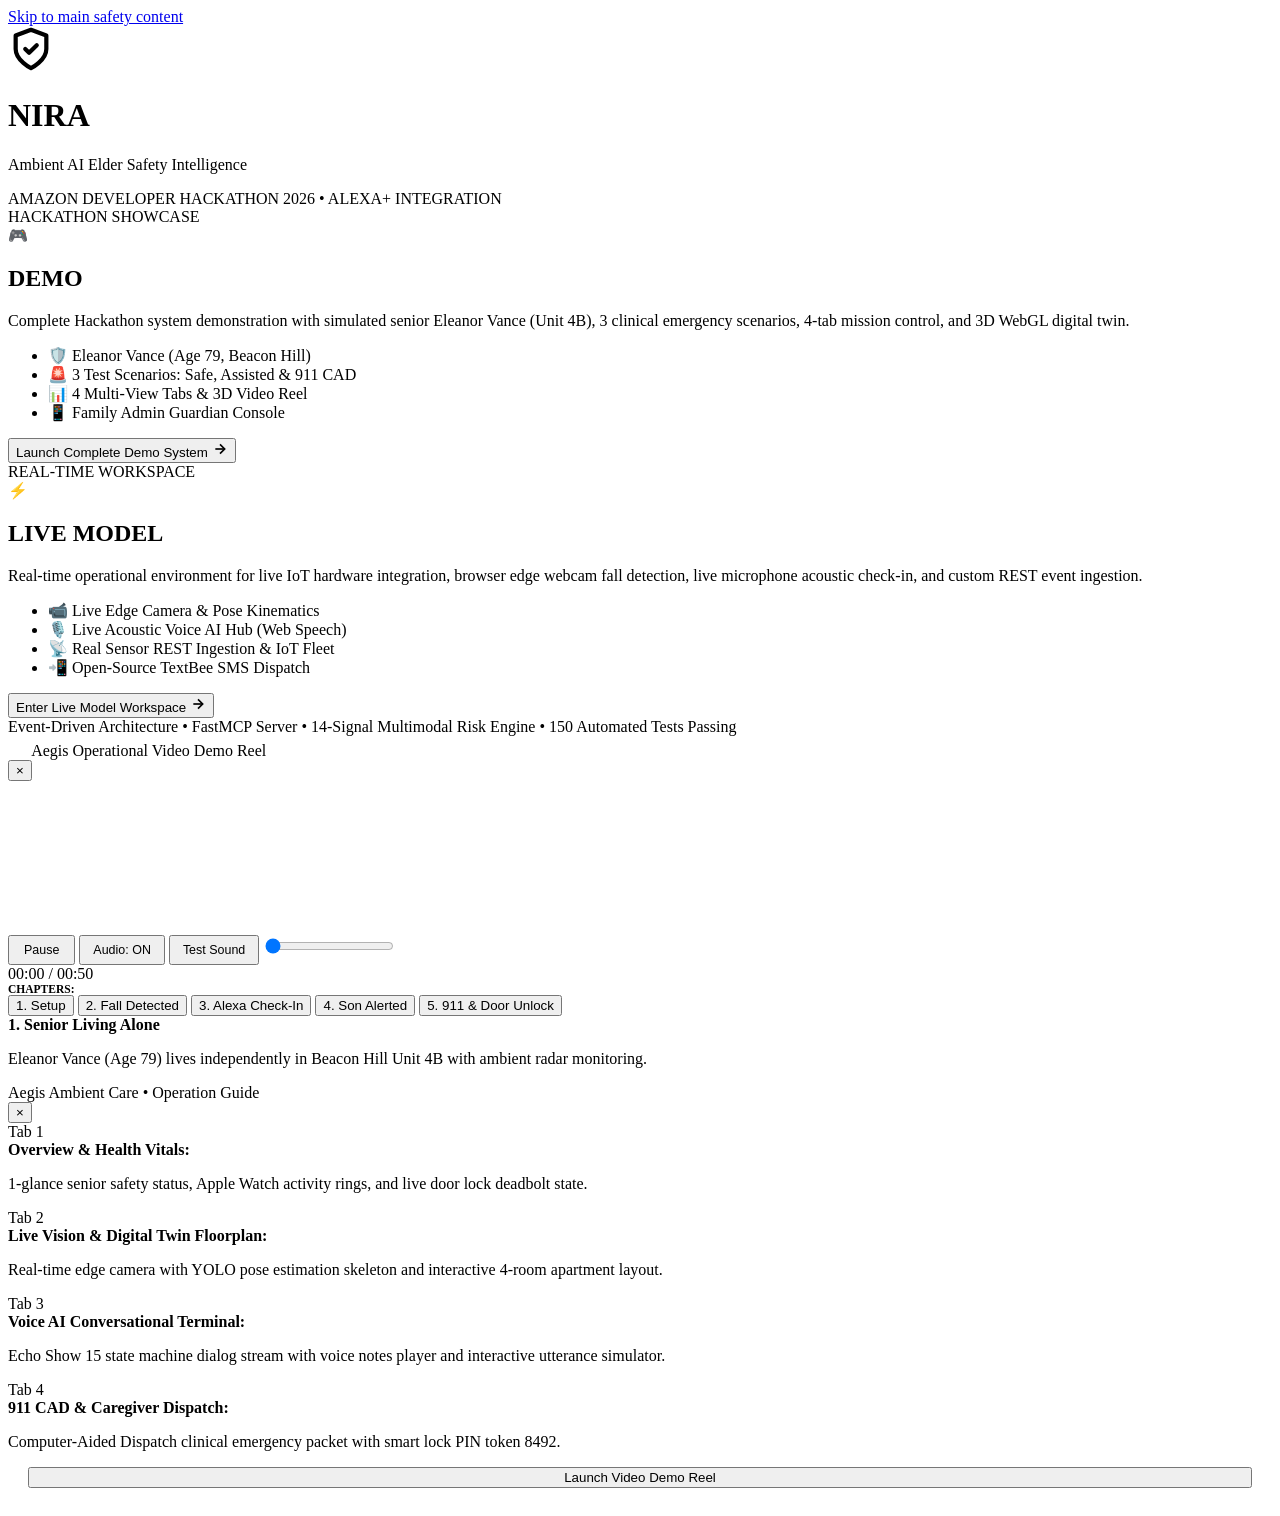
==== commit dc2ab41c: "feat(ui): add NIRA Landing Gateway with DEMO and LIVE MODEL dual navigation" ====
--- a/app/static/index.html
+++ b/app/static/index.html
@@ -3,7 +3,7 @@
 <head>
   <meta charset="UTF-8">
   <meta name="viewport" content="width=device-width, initial-scale=1.0">
-  <title>NIRA Ambient Care — Senior Safety Intelligence & Multimodal Architecture</title>
+  <title>Aegis Ambient Care — Senior Safety Intelligence</title>
   <meta name="description" content="Visual AI camera, voice notes, and ambient elder safety monitoring system for Amazon Developer Hackathon 2026.">
   <link rel="preconnect" href="https://fonts.googleapis.com">
   <link rel="preconnect" href="https://fonts.gstatic.com" crossorigin>
@@ -13,21 +13,103 @@
 <body>
   <a href="#mainContent" class="skip-link">Skip to main safety content</a>
 
+  <!-- ======================================================================
+       PRIMARY NIRA LANDING PAGE GATEWAY
+       Matches user specification:
+                NIRA
+         DEMO         LIVE MODEL
+       ====================================================================== -->
+  <div id="landingGatewayScreen" class="landing-gateway-screen" role="main" aria-label="NIRA Landing Gateway">
+    <div class="landing-gateway-glow"></div>
+
+    <div class="landing-gateway-content">
+      <!-- Centered NIRA Brand Header -->
+      <header class="landing-hero-brand">
+        <div class="landing-shield-emblem" aria-hidden="true">
+          <svg width="46" height="46" viewBox="0 0 24 24" fill="none" stroke="currentColor" stroke-width="2.2" stroke-linecap="round" stroke-linejoin="round">
+            <path d="M12 22s8-4 8-10V5l-8-3-8 3v7c0 6 8 10 8 10z"/>
+            <path d="M9 12l2 2 4-4"/>
+          </svg>
+        </div>
+        <h1 class="landing-hero-title">NIRA</h1>
+        <p class="landing-hero-tagline">Ambient AI Elder Safety Intelligence</p>
+        <div class="landing-hackathon-pill">
+          <span>AMAZON DEVELOPER HACKATHON 2026 &bull; ALEXA+ INTEGRATION</span>
+        </div>
+      </header>
+
+      <!-- The Two Main Choices (Left: DEMO, Right: LIVE MODEL) -->
+      <div class="landing-gateway-grid">
+        <!-- Choice 1: DEMO -->
+        <div class="landing-card demo-card" onclick="enterSystemMode('demo')" tabindex="0" role="button" aria-label="Enter Demo Mode">
+          <div class="landing-card-top">
+            <span class="card-status-dot demo"></span>
+            <span class="card-badge demo">HACKATHON SHOWCASE</span>
+          </div>
+          <div class="landing-card-icon">🎮</div>
+          <h2 class="landing-card-title">DEMO</h2>
+          <p class="landing-card-desc">
+            Complete Hackathon system demonstration with simulated senior Eleanor Vance (Unit 4B), 3 clinical emergency scenarios, 4-tab mission control, and 3D WebGL digital twin.
+          </p>
+          <ul class="landing-card-features">
+            <li><span>🛡️</span> Eleanor Vance (Age 79, Beacon Hill)</li>
+            <li><span>🚨</span> 3 Test Scenarios: Safe, Assisted &amp; 911 CAD</li>
+            <li><span>📊</span> 4 Multi-View Tabs &amp; 3D Video Reel</li>
+            <li><span>📱</span> Family Admin Guardian Console</li>
+          </ul>
+          <button class="btn-enter-mode demo-btn">
+            <span>Launch Complete Demo System</span>
+            <svg width="16" height="16" viewBox="0 0 24 24" fill="none" stroke="currentColor" stroke-width="2.5"><line x1="5" y1="12" x2="19" y2="12"/><polyline points="12 5 19 12 12 19"/></svg>
+          </button>
+        </div>
+
+        <!-- Choice 2: LIVE MODEL -->
+        <div class="landing-card live-card" onclick="enterSystemMode('live')" tabindex="0" role="button" aria-label="Enter Live Model">
+          <div class="landing-card-top">
+            <span class="card-status-dot live"></span>
+            <span class="card-badge live">REAL-TIME WORKSPACE</span>
+          </div>
+          <div class="landing-card-icon">⚡</div>
+          <h2 class="landing-card-title">LIVE MODEL</h2>
+          <p class="landing-card-desc">
+            Real-time operational environment for live IoT hardware integration, browser edge webcam fall detection, live microphone acoustic check-in, and custom REST event ingestion.
+          </p>
+          <ul class="landing-card-features">
+            <li><span>📹</span> Live Edge Camera &amp; Pose Kinematics</li>
+            <li><span>🎙️</span> Live Acoustic Voice AI Hub (Web Speech)</li>
+            <li><span>📡</span> Real Sensor REST Ingestion &amp; IoT Fleet</li>
+            <li><span>📲</span> Open-Source TextBee SMS Dispatch</li>
+          </ul>
+          <button class="btn-enter-mode live-btn">
+            <span>Enter Live Model Workspace</span>
+            <svg width="16" height="16" viewBox="0 0 24 24" fill="none" stroke="currentColor" stroke-width="2.5"><line x1="5" y1="12" x2="19" y2="12"/><polyline points="12 5 19 12 12 19"/></svg>
+          </button>
+        </div>
+      </div>
+
+      <!-- Footer Architecture Meta -->
+      <footer class="landing-gateway-footer">
+        <div>Event-Driven Architecture &bull; FastMCP Server &bull; 14-Signal Multimodal Risk Engine &bull; 150 Automated Tests Passing</div>
+      </footer>
+    </div>
+  </div>
+
+  <!-- Main System Workspace Container (Revealed upon selecting Demo or Live Model) -->
+  <div id="appWorkspaceContainer" class="app-workspace-container" style="display: none;">
   <div class="app-container">
 
     <!-- Tesla-Style Minimalist Top Header -->
     <header class="app-header" role="banner">
-      <button class="btn-sidebar-toggle" id="btnSidebarToggle" onclick="toggleMobileSidebar()" aria-label="Toggle Navigation Sidebar">☰</button>
       <div class="brand-section">
-        <div class="brand-logo-shield" aria-hidden="true">
+        <div class="brand-logo-shield" onclick="returnToLandingGateway()" style="cursor: pointer;" title="Return to NIRA Landing Page" aria-hidden="true">
           <svg width="22" height="22" viewBox="0 0 24 24" fill="none" stroke="currentColor" stroke-width="2.2" stroke-linecap="round" stroke-linejoin="round">
             <path d="M12 22s8-4 8-10V5l-8-3-8 3v7c0 6 8 10 8 10z"/>
             <path d="M9 12l2 2 4-4"/>
           </svg>
         </div>
         <div>
-          <div class="brand-name">
-            <span data-i18n="appTitle">NIRA Ambient Care</span>
+          <div class="brand-name" onclick="returnToLandingGateway()" style="cursor: pointer;" title="Return to NIRA Landing Page">
+            <span data-i18n="appTitle">Aegis Ambient Care</span>
           </div>
           <div class="brand-subtitle">
             <span data-i18n="tagline">Ambient AI Elder Safety</span> &bull; 
@@ -41,21 +123,15 @@
       </div>
 
       <div class="header-actions">
-        <!-- Dark / Light / System Theme Selector -->
-        <div class="theme-selector-pill" role="radiogroup" aria-label="Theme Selection">
-          <button class="theme-toggle-btn active" id="themeBtnDark" onclick="setNiraTheme('dark')" role="radio" aria-checked="true" title="Dark Theme">
-            <span>🌙</span>
-            <span>Dark</span>
-          </button>
-          <button class="theme-toggle-btn" id="themeBtnLight" onclick="setNiraTheme('light')" role="radio" aria-checked="false" title="Light Theme">
-            <span>☀️</span>
-            <span>Light</span>
-          </button>
-          <button class="theme-toggle-btn" id="themeBtnSystem" onclick="setNiraTheme('system')" role="radio" aria-checked="false" title="System Preference">
-            <span>💻</span>
-            <span>Auto</span>
-          </button>
-        </div>
+        <!-- Return to Landing Page Button -->
+        <button class="btn-portal-home" onclick="returnToLandingGateway()" title="Return to NIRA Landing Page" aria-label="Return to NIRA Landing Page">
+          <svg width="15" height="15" viewBox="0 0 24 24" fill="none" stroke="currentColor" stroke-width="2.2" aria-hidden="true">
+            <polygon points="12 2 2 7 12 12 22 7 12 2"/>
+            <polyline points="2 17 12 22 22 17"/>
+            <polyline points="2 12 12 17 22 12"/>
+          </svg>
+          <span>NIRA Portal</span>
+        </button>
 
         <!-- Global Language Selector -->
         <select id="langSelector" class="lang-select-box" onchange="setLanguage(this.value)" aria-label="Select Interface Language">
@@ -97,7 +173,7 @@
         <!-- User Role Session -->
         <div class="header-chip" id="userSessionBadge" role="region" aria-label="Active User Session">
           <div class="avatar-chip" id="userAvatar" aria-hidden="true">
-            <svg width="15" height="24" viewBox="0 0 24 24" fill="none" stroke="currentColor" stroke-width="2">
+            <svg width="15" height="15" viewBox="0 0 24 24" fill="none" stroke="currentColor" stroke-width="2">
               <path d="M17 21v-2a4 4 0 0 0-4-4H5a4 4 0 0 0-4 4v2"/>
               <circle cx="9" cy="7" r="4"/>
             </svg>
@@ -113,7 +189,7 @@
       </div>
     </header>
 
-    <!-- System Status & Disconnected Warning Banner -->
+    <!-- System Status & Disconnected Warning Banner (Active upon disconnect or reconnection) -->
     <div id="systemStateBanner" class="system-state-banner" style="display: none;" role="alert" aria-live="assertive">
       <div class="banner-content">
         <span class="banner-icon" id="bannerIcon">⚠️</span>
@@ -125,1918 +201,130 @@
       <button class="banner-action-btn" id="bannerRetryBtn" onclick="if(window.niraStore) window.niraStore.init()">Reconnect Stream</button>
     </div>
 
-    <!-- Persistent Layout Shell & Sidebar -->
-    <div class="sidebar-backdrop" id="sidebarBackdrop" onclick="closeMobileSidebar()"></div>
-    
-    <div class="command-center-shell">
-      <!-- 12-Section Persistent Navigation Sidebar -->
-      <aside class="command-center-sidebar" id="appSidebar" role="navigation" aria-label="Command Center Navigation">
-        <div class="sidebar-header-brand">
-          <div class="sidebar-brand-title">
-            <span style="color: var(--accent-primary);">🛡️</span>
-            <span>NIRA COMMAND</span>
-          </div>
-          <div class="sidebar-brand-sub">Ambient Care Intelligence</div>
-        </div>
-
-        <ul class="sidebar-nav-list" role="tablist" aria-label="Command Center Views">
-          <div class="sidebar-section-divider">Core Operations</div>
-          <li>
-            <a class="sidebar-nav-item active" id="navItemOverview" onclick="switchSection('overview')" role="tab" aria-selected="true">
-              <span class="sidebar-nav-icon">🛡️</span>
-              <span>Guardian Overview</span>
-              <span class="sidebar-nav-badge">LIVE</span>
-            </a>
-          </li>
-          <li>
-            <a class="sidebar-nav-item" id="navItemLiveHome" onclick="switchSection('live-home')" role="tab" aria-selected="false">
-              <span class="sidebar-nav-icon">🗺️</span>
-              <span>Live Home</span>
-            </a>
-          </li>
-          <li>
-            <a class="sidebar-nav-item" id="navItemRiskAssessment" onclick="switchSection('risk-assessment')" role="tab" aria-selected="false">
-              <span class="sidebar-nav-icon">🧠</span>
-              <span>Aegis CARE Risk</span>
-            </a>
-          </li>
-          <li>
-            <a class="sidebar-nav-item" id="navItemRiskTimeline" onclick="switchSection('risk-timeline')" role="tab" aria-selected="false">
-              <span class="sidebar-nav-icon">⏱️</span>
-              <span>Risk Timeline</span>
-            </a>
-          </li>
-
-          <div class="sidebar-section-divider">Fleet &amp; Care Team</div>
-          <li>
-            <a class="sidebar-nav-item" id="navItemSensorsDevices" onclick="switchSection('sensors-devices')" role="tab" aria-selected="false">
-              <span class="sidebar-nav-icon">📡</span>
-              <span>Sensors &amp; Devices</span>
-              <span class="sidebar-nav-badge" id="sidebarDeviceCount">5/5</span>
-            </a>
-          </li>
-          <li>
-            <a class="sidebar-nav-item" id="navItemCareCircle" onclick="switchSection('care-circle')" role="tab" aria-selected="false">
-              <span class="sidebar-nav-icon">👥</span>
-              <span>Care Circle</span>
-            </a>
-          </li>
-          <li>
-            <a class="sidebar-nav-item" id="navItemIncidentReports" onclick="switchSection('incident-reports')" role="tab" aria-selected="false">
-              <span class="sidebar-nav-icon">📋</span>
-              <span>Incident Reports</span>
-            </a>
-          </li>
-          <li>
-            <a class="sidebar-nav-item" id="navItemEmergencyPacket" onclick="switchSection('emergency-packet')" role="tab" aria-selected="false">
-              <span class="sidebar-nav-icon">🚨</span>
-              <span>Emergency Packet</span>
-              <span class="sidebar-nav-badge" style="color: var(--status-critical); border-color: rgba(220,38,38,0.3);">911</span>
-            </a>
-          </li>
-
-          <div class="sidebar-section-divider">Governance &amp; Labs</div>
-          <li>
-            <a class="sidebar-nav-item" id="navItemPrivacySettings" onclick="switchSection('privacy-settings')" role="tab" aria-selected="false">
-              <span class="sidebar-nav-icon">🔒</span>
-              <span>Privacy &amp; Settings</span>
-            </a>
-          </li>
-          <li>
-            <a class="sidebar-nav-item" id="navItemSimulationSandbox" onclick="switchSection('simulation-sandbox')" role="tab" aria-selected="false">
-              <span class="sidebar-nav-icon">⚡</span>
-              <span>Simulation Sandbox</span>
-            </a>
-          </li>
-          <li>
-            <a class="sidebar-nav-item" id="navItemArchitectureSla" onclick="switchSection('architecture-sla')" role="tab" aria-selected="false">
-              <span class="sidebar-nav-icon">🏗️</span>
-              <span>Architecture &amp; SLA</span>
-            </a>
-          </li>
-          <li>
-            <a class="sidebar-nav-item" id="navItemResidentAdmin" onclick="switchSection('resident-admin')" role="tab" aria-selected="false">
-              <span class="sidebar-nav-icon">🌐</span>
-              <span>Portals &amp; Calm Mode</span>
-            </a>
-          </li>
-        </ul>
-
-        <!-- Bottom Monitored Resident Capsule -->
-        <div class="sidebar-resident-capsule" role="region" aria-label="Active Resident Status">
-          <div class="sidebar-capsule-row">
-            <strong style="color: var(--text-primary); font-size: 0.8rem;">Eleanor Vance (79)</strong>
-            <span class="consent-badge-active" style="padding: 2px 6px; font-size: 0.65rem;">Active</span>
-          </div>
-          <div class="sidebar-capsule-row" style="color: var(--text-secondary); font-size: 0.72rem;">
-            <span>Zone: Living Room</span>
-            <span>22.4°C</span>
-          </div>
-          <div class="sidebar-capsule-row" style="color: var(--accent-primary); font-size: 0.7rem; font-weight: 700;">
-            <span>● 20Hz FMCW Radar</span>
-            <span>Zero Video</span>
-          </div>
-        </div>
-      </aside>
-
-      <!-- Main Command Center Content Workspace -->
-      <main class="command-center-main" id="mainContent">
-
-        <!-- Master Interactive Simulation Controller Strip -->
-        <div class="sim-master-strip" role="region" aria-label="Safety Simulation Controls">
-          <div class="sim-strip-left">
-            <span class="sim-provenance-badge">
-              <span aria-hidden="true">⚡</span>
-              <span>SIMULATION ENVIRONMENT</span>
-            </span>
-            <div class="scenario-buttons-strip" role="group" aria-label="Simulation Scenarios">
-              <button class="pill-scenario-btn btn-green" id="tabScenario1" onclick="switchScenario('false_alarm')" aria-pressed="false">
-                <span>🛡️ Scenario A (False Alarm)</span>
-              </button>
-              <button class="pill-scenario-btn btn-amber" id="tabScenario2" onclick="switchScenario('responsive')" aria-pressed="false">
-                <span>⚠️ Scenario B (Help Requested)</span>
-              </button>
-              <button class="pill-scenario-btn btn-red active" id="tabScenario3" onclick="switchScenario('silent')" aria-pressed="true">
-                <span>🚨 Scenario C (Silent Emergency)</span>
-              </button>
-            </div>
-          </div>
-
-          <div class="sim-playback-controls" role="group" aria-label="Simulation Playback Controls">
-            <button class="sim-ctrl-btn active" id="btnSimStart" onclick="simStart()" title="Start simulation">
-              <span>▶ Start</span>
-            </button>
-            <button class="sim-ctrl-btn" id="btnSimPause" onclick="simPause()" title="Pause simulation">
-              <span>⏸ Pause</span>
-            </button>
-            <button class="sim-ctrl-btn" id="btnSimResume" onclick="simResume()" title="Resume simulation">
-              <span>⏯ Resume</span>
-            </button>
-            <button class="sim-ctrl-btn" id="btnSimStep" onclick="simStep()" title="Step forward one event">
-              <span>⏭ Step Forward</span>
-            </button>
-            <button class="sim-ctrl-btn" id="btnSimReset" onclick="simReset()" title="Reset simulation state">
-              <span>↺ Reset</span>
-            </button>
-          </div>
-        </div>
-
-        <!-- ======================================================================
-             VIEW 1: GUARDIAN OVERVIEW (The Signature Central Ambient Experience)
-             ====================================================================== -->
-        <div class="command-section-view perspective-panel active" id="perspectiveUser" data-section="overview" role="region" aria-label="Guardian Overview Safety Intelligence">
-          
-          <!-- RESIDENT PROFILE & CONSENT STATUS HEADER -->
-          <section class="resident-profile-banner" role="region" aria-label="Resident Profile and Consent Status">
-            <div class="profile-banner-left">
-              <div class="profile-avatar-circle" aria-hidden="true">
-                <svg width="24" height="24" viewBox="0 0 24 24" fill="none" stroke="currentColor" stroke-width="2">
-                  <path d="M20 21v-2a4 4 0 0 0-4-4H8a4 4 0 0 0-4 4v2"/>
-                  <circle cx="12" cy="7" r="4"/>
-                </svg>
-              </div>
-              <div class="profile-meta-col">
-                <div class="profile-resident-name">Eleanor Vance (Age 79)</div>
-                <div class="profile-resident-loc">Beacon Hill &bull; Unit 4B &bull; Primary Monitored Resident</div>
-              </div>
-            </div>
-
-            <div class="profile-banner-badges">
-              <span class="consent-badge-active" title="Informed Consent Verified">
-                <span>✓</span>
-                <span>Consent Active (Full Multimodal)</span>
-              </span>
-              <span class="privacy-badge-radar" title="Zero Camera Monitoring">
-                <span>🛡️</span>
-                <span>Camera-Free FMCW Radar</span>
-              </span>
-              <span class="consent-badge-active" style="background: rgba(37, 99, 235, 0.12); color: var(--accent-secondary); border-color: rgba(37,99,235,0.3);">
-                <span>●</span>
-                <span id="overviewLastSeenText">Last Sensor Telemetry: Live (20Hz)</span>
-              </span>
-            </div>
-          </section>
-
-          <!-- LARGE READABLE RISK GAUGE WITH LOW, MODERATE, HIGH, CRITICAL STATES -->
-          <section class="risk-gauge-card" role="region" aria-label="Aegis CARE Senior Risk Gauge">
-            <div class="risk-gauge-visual">
-              <svg class="risk-gauge-svg" viewBox="0 0 220 130" aria-label="Risk Meter Arc">
-                <defs>
-                  <linearGradient id="riskArcGradient" x1="0%" y1="0%" x2="100%" y2="0%">
-                    <stop offset="0%" stop-color="#0D9488"/>
-                    <stop offset="35%" stop-color="#14B8A6"/>
-                    <stop offset="70%" stop-color="#D97706"/>
-                    <stop offset="100%" stop-color="#DC2626"/>
-                  </linearGradient>
-                </defs>
-                <!-- Background Arc -->
-                <path d="M 25 105 A 85 85 0 0 1 195 105" fill="none" stroke="var(--border-subtle)" stroke-width="16" stroke-linecap="round"/>
-                <!-- Active Risk Arc -->
-                <path id="riskGaugeArc" d="M 25 105 A 85 85 0 0 1 195 105" fill="none" stroke="url(#riskArcGradient)" stroke-width="16" stroke-linecap="round" stroke-dasharray="267" stroke-dashoffset="240" style="transition: stroke-dashoffset 0.8s cubic-bezier(0.16, 1, 0.3, 1), stroke 0.4s ease;"/>
-              </svg>
-              <div class="risk-gauge-score-display">
-                <div class="risk-gauge-numeric" id="riskGaugeNumeric">0.04</div>
-                <div class="risk-gauge-tier-label" id="riskGaugeTierLabel" style="color: var(--accent-primary);">LOW RISK</div>
-              </div>
-              <div class="risk-gauge-legend">
-                <div class="legend-tier"><span class="legend-dot" style="background: #0D9488;"></span>Low</div>
-                <div class="legend-tier"><span class="legend-dot" style="background: #D97706;"></span>Mod</div>
-                <div class="legend-tier"><span class="legend-dot" style="background: #F97316;"></span>High</div>
-                <div class="legend-tier"><span class="legend-dot" style="background: #DC2626;"></span>Crit</div>
-              </div>
-            </div>
-
-            <div class="risk-gauge-info-col">
-              <div class="risk-gauge-title" id="riskGaugeHeadline">
-                Eleanor is resting comfortably in the living room
-              </div>
-              <p class="risk-gauge-narrative" id="riskGaugeNarrative">
-                Ambient FMCW radar and environmental multi-factor fusion confirm expected baseline restful state. Movement, acoustic presence, and Apple Watch cardiac vitals indicate zero distress.
-              </p>
-              <div style="display: grid; grid-template-columns: repeat(auto-fit, minmax(130px, 1fr)); gap: 10px; margin-top: 4px;">
-                <div class="packet-data-box">
-                  <span class="device-spec-label">Movement Radar:</span><br>
-                  <strong id="gaugeMotionStatus" style="color: var(--accent-primary);">Armchair Rest (0.02G)</strong>
-                </div>
-                <div class="packet-data-box">
-                  <span class="device-spec-label">Cardiac Rhythm:</span><br>
-                  <strong id="gaugeVitalsStatus" style="color: var(--accent-primary);">72 BPM (Resting)</strong>
-                </div>
-                <div class="packet-data-box">
-                  <span class="device-spec-label">Environmental Lux/Temp:</span><br>
-                  <strong id="gaugeEnvStatus" style="color: var(--accent-primary);">22.4°C &bull; Clear</strong>
-                </div>
-                <div class="packet-data-box">
-                  <span class="device-spec-label">Voice Verification:</span><br>
-                  <strong id="gaugeVoiceStatus" style="color: var(--accent-primary);">Passive Aware</strong>
-                </div>
-              </div>
-              <div class="risk-gauge-disclaimer">
-                <span>ℹ️ Real-time Bayesian safety inference. Sensor signals corroborate continuously with privacy-first edge compute.</span>
-              </div>
-            </div>
-          </section>
-      
-      <!-- AREA 1: THE LIVING GUARDIAN (Signature Central Visual Identity) -->
-      <section class="guardian-hero-card state-normal" id="guardianHeroCard" role="status" aria-live="polite">
-        <!-- Living Guardian Custom SVG Visualizer with Concentric Ambient Rings & Sensor Nodes -->
-        <div class="guardian-visual-wrap" aria-hidden="true">
-          <svg class="guardian-svg" viewBox="0 0 240 240" aria-label="Living Guardian Sensing Visualization">
-            <defs>
-              <radialGradient id="guardianGlowNormal" cx="50%" cy="50%" r="50%">
-                <stop offset="0%" stop-color="var(--accent-primary)" stop-opacity="0.35"/>
-                <stop offset="100%" stop-color="var(--accent-primary)" stop-opacity="0"/>
-              </radialGradient>
-              <radialGradient id="guardianGlowCritical" cx="50%" cy="50%" r="50%">
-                <stop offset="0%" stop-color="var(--status-critical)" stop-opacity="0.45"/>
-                <stop offset="100%" stop-color="var(--status-critical)" stop-opacity="0"/>
-              </radialGradient>
-            </defs>
-
-            <!-- Radial Ambient Aura -->
-            <circle cx="120" cy="120" r="115" fill="url(#guardianGlowNormal)" id="guardianAuraBg" />
-
-            <!-- Concentric Ambient Rings -->
-            <circle class="guardian-ring ring-outer" cx="120" cy="120" r="105" />
-            <circle class="guardian-ring ring-mid" cx="120" cy="120" r="78" />
-            <circle class="guardian-ring ring-inner" cx="120" cy="120" r="52" />
-
-            <!-- Central Protective Emblem -->
-            <circle class="guardian-center-emblem" cx="120" cy="120" r="32" id="guardianCenterEmblem" />
-            <g id="guardianIconSymbolWrap">
-              <path class="guardian-icon-symbol" id="guardianIconSymbol" d="M120 102 L132 108 L132 120 C132 129 126 136 120 138 C114 136 108 129 108 120 L108 108 Z" />
-            </g>
-
-            <!-- 5 Orbital Sensing Nodes (Live Connected Sensing Systems) -->
-            <!-- 1. 60GHz FMCW Radar (Top, 12 o'clock) -->
-            <g class="guardian-sensor-node" id="nodeRadar" transform="translate(120, 15)">
-              <circle cx="0" cy="0" r="9" />
-              <text x="0" y="3" text-anchor="middle" font-size="7" fill="var(--text-primary)" font-weight="700">R</text>
-            </g>
-            <!-- 2. YOLOv8 Pose Vision (Top Right, 2 o'clock) -->
-            <g class="guardian-sensor-node" id="nodeVision" transform="translate(205, 70)">
-              <circle cx="0" cy="0" r="9" />
-              <text x="0" y="3" text-anchor="middle" font-size="7" fill="var(--text-primary)" font-weight="700">V</text>
-            </g>
-            <!-- 3. Apple Watch PPG Vitals (Bottom Right, 5 o'clock) -->
-            <g class="guardian-sensor-node" id="nodeVitals" transform="translate(195, 175)">
-              <circle cx="0" cy="0" r="9" />
-              <text x="0" y="3" text-anchor="middle" font-size="7" fill="var(--text-primary)" font-weight="700">H</text>
-            </g>
-            <!-- 4. Echo Show Far-Field Mic (Bottom Left, 7 o'clock) -->
-            <g class="guardian-sensor-node" id="nodeAudio" transform="translate(45, 175)">
-              <circle cx="0" cy="0" r="9" />
-              <text x="0" y="3" text-anchor="middle" font-size="7" fill="var(--text-primary)" font-weight="700">A</text>
-            </g>
-            <!-- 5. Smart Deadbolt & Door Sensor (Top Left, 10 o'clock) -->
-            <g class="guardian-sensor-node" id="nodeLock" transform="translate(35, 70)">
-              <circle cx="0" cy="0" r="9" />
-              <text x="0" y="3" text-anchor="middle" font-size="7" fill="var(--text-primary)" font-weight="700">D</text>
-            </g>
-          </svg>
-        </div>
-
-        <!-- Guardian Information Content -->
-        <div class="guardian-content-wrap">
-          <div class="guardian-state-badge" id="guardianStateBadge">
-            <span class="guardian-pulse-pip" id="guardianPulsePip"></span>
-            <span id="guardianStateText">NORMAL MONITORING</span>
-          </div>
-
-          <h2 class="guardian-headline" id="guardianHeadline">
-            Eleanor is Safe &amp; Resting Comfortably
-          </h2>
-
-          <p class="guardian-subtext" id="guardianSubtext">
-            Beacon Hill Unit 4B &bull; Ambient multi-modal sensor fusion active &bull; Living room resting baseline verified &bull; Zero camera recording for 100% resident privacy.
-          </p>
-
-          <div class="guardian-meta-strip">
-            <span class="guardian-meta-item">
-              <span style="color: var(--accent-primary);">●</span>
-              <span>Telemetry: <strong id="guardianLastCheck">Continuous (20Hz)</strong></span>
-            </span>
-            <span class="guardian-meta-item">
-              <span>Risk Score: <strong id="guardianRiskScore" style="color: var(--accent-primary);">0.04 / 1.0 (LOW)</strong></span>
-            </span>
-            <span class="guardian-meta-item">
-              <span>Resident Zone: <strong id="guardianZone">Living Room (Armchair)</strong></span>
-            </span>
-            <span class="guardian-meta-item">
-              <span>Verification: <strong id="guardianVerifyStatus" style="color: var(--accent-primary);">Passive Aware</strong></span>
-            </span>
-          </div>
-        </div>
-
-        <!-- Guardian Quick Demonstration & Story Actions -->
-        <div class="user-hero-actions" style="display: flex; flex-direction: column; gap: 10px;">
-          <button class="btn-luxury-primary" onclick="openVideoDemoModal()">
-            <svg width="15" height="15" viewBox="0 0 24 24" fill="currentColor">
-              <polygon points="5 3 19 12 5 21 5 3"/>
-            </svg>
-            <strong>Watch Video Story</strong>
-          </button>
-          <button class="btn-luxury-secondary" onclick="window.voiceAudio ? window.voiceAudio.testAudio() : null">
-            <svg width="15" height="15" viewBox="0 0 24 24" fill="none" stroke="currentColor" stroke-width="2">
-              <polygon points="11 5 6 9 2 9 2 15 6 15 11 19 11 5"/>
-              <path d="M19.07 4.93a10 10 0 0 1 0 14.14M15.54 8.46a5 5 0 0 1 0 7.07"/>
-            </svg>
-            <span>Test Sound</span>
-          </button>
-        </div>
-      </section>
-
-      <!-- AREA 2: ACTIVE INCIDENT CARD (Most prominent actionable element during incident) -->
-      <section class="active-incident-card" id="activeIncidentCard" style="display: none;" role="alert" aria-live="assertive">
-        <div class="active-incident-header">
-          <div style="display: flex; align-items: center; gap: 12px; flex-wrap: wrap;">
-            <span class="incident-badge-severity" id="incidentSeverityBadge">🚨 CRITICAL INCIDENT</span>
-            <span class="badge-sim" style="font-size: 0.72rem;">SIMULATION</span>
-            <span class="incident-timestamp" id="incidentTimestamp">02:14:00 AM (42s ago)</span>
-          </div>
-          <span class="incident-category-tag" id="incidentCategoryTag">Sudden Fall with Immobility</span>
-        </div>
-
-        <div class="active-incident-body">
-          <div class="active-incident-details">
-            <div class="incident-fact-row">
-              <span class="incident-fact-label">Detected Location:</span>
-              <strong class="incident-fact-value" id="incidentLocationVal">Bathroom (Wet Substrate)</strong>
-            </div>
-            <div class="incident-fact-row">
-              <span class="incident-fact-label">Voice Verification:</span>
-              <strong class="incident-fact-value" id="incidentVoiceVal" style="color: var(--status-critical);">Unanswered &bull; 10s Window Expired</strong>
-            </div>
-            <div class="incident-fact-row">
-              <span class="incident-fact-label">Escalation State:</span>
-              <strong class="incident-fact-value" id="incidentEscalationVal" style="color: var(--accent-secondary);">Boston EMS CAD Packet Generated &bull; Smart Door UNLOCKED</strong>
-            </div>
-            <div class="incident-fact-row">
-              <span class="incident-fact-label">Resident Vitals:</span>
-              <strong class="incident-fact-value" id="incidentVitalsVal" style="color: var(--status-critical);">138 BPM (Tachycardia surge +91%) &bull; 0.00G Motion</strong>
-            </div>
-          </div>
-
-          <div class="active-incident-actions">
-            <button class="btn-incident-action btn-ack" onclick="acknowledgeAlert()" id="btnAcknowledgeAlert">
-              <span>✓ Acknowledge Alert</span>
-            </button>
-            <button class="btn-incident-action btn-call" onclick="playSonVoiceMemo()">
-              <span>📞 Two-Way Voice Drop-In</span>
-            </button>
-            <button class="btn-incident-action btn-door" onclick="toggleCmdDoorLock()">
-              <span id="incidentDoorBtnText">🔓 Front Door: UNLOCKED</span>
-            </button>
-            <button class="btn-incident-action btn-cad" onclick="switchViewMode('sandbox'); switchTab('dispatch');">
-              <span>📋 View 911 CAD Packet &rarr;</span>
-            </button>
-          </div>
-        </div>
-      </section>
-
-      <!-- 3 Essential Everyday Care Cards (Health, Location/Door, Invisible Guardian) -->
-      <div class="user-cards-grid">
-        <!-- 1. Health & Vitals -->
-        <div class="user-simple-card">
-          <div>
-            <div class="user-card-header">
-              <span class="user-card-tag">Health &amp; Vitals</span>
-              <div class="user-card-icon" style="color: var(--accent-green);">💓</div>
-            </div>
-            <div class="user-card-main-val" id="userHrVal">
-              72 <span style="font-size: 1.1rem; font-weight: 600; color: var(--text-secondary);">BPM</span>
-            </div>
-            <div class="user-card-status-desc" id="userHrStatus">
-              Normal resting rhythm &bull; Stable
-            </div>
-          </div>
-          <div class="user-card-detail" id="userHrDetail">
-            Measured via Eleanor's Apple Watch &bull; Battery: 84% &bull; No cardiac anomalies or arrhythmias detected
-          </div>
-        </div>
-
-        <!-- 2. Location & Residence Security -->
-        <div class="user-simple-card">
-          <div>
-            <div class="user-card-header">
-              <span class="user-card-tag">Location &amp; Security</span>
-              <div class="user-card-icon" style="color: var(--accent-blue);">📍</div>
-            </div>
-            <div class="user-card-main-val" id="userLocationVal">
-              Living Room
-            </div>
-            <div class="user-card-status-desc" id="userDoorStatus" style="color: var(--accent-blue);">
-              Front Door: 🔒 Securely Locked
-            </div>
-          </div>
-          <div class="user-card-detail" id="userLocationDetail">
-            Seated in favorite armchair &bull; Ambient room temperature 22.4&deg;C &bull; Floor dry and safe
-          </div>
-        </div>
-
-        <!-- 3. Ambient Care Guardian -->
-        <div class="user-simple-card">
-          <div>
-            <div class="user-card-header">
-              <span class="user-card-tag">Privacy &amp; Protection</span>
-              <div class="user-card-icon" style="color: var(--accent-cyan);">🛡️</div>
-            </div>
-            <div class="user-card-main-val" style="color: var(--accent-cyan);">
-              100% Active
-            </div>
-            <div class="user-card-status-desc" style="color: var(--accent-cyan);">
-              Zero Optical Cameras &bull; Radar &amp; Audio Only
-            </div>
-          </div>
-          <div class="user-card-detail">
-            Total privacy preserved: 60GHz wave radar senses posture through steam &amp; darkness without video recording.
-          </div>
-        </div>
-      </div>
-
-      <!-- 2-Column Grid: Spatial Map Overview + Explainable Risk Reasoning -->
-      <div style="display: grid; grid-template-columns: 1fr 1fr; gap: 20px; margin-bottom: 24px;">
-        <!-- AREA 3: Spatial Map Snapshot -->
-        <section class="content-card">
-          <div class="card-header-bar">
-            <span>🗺️ Spatial Layout: Beacon Hill Unit 4B</span>
-            <button class="btn-luxury-secondary" style="font-size: 0.72rem; padding: 4px 10px;" onclick="switchViewMode('map')">
-              Full Map &rarr;
-            </button>
-          </div>
-          <div style="font-size: 0.8rem; color: var(--text-secondary); margin-bottom: 12px;">
-            5 active monitoring zones with 60GHz FMCW radar and environmental telemetry:
-          </div>
-          <div style="display: flex; flex-direction: column; gap: 8px;">
-            <div style="display: flex; justify-content: space-between; align-items: center; padding: 8px 12px; background: var(--surface-subtle); border-radius: 6px; border: 1px solid var(--border-subtle);">
-              <span style="font-weight: 700; color: var(--text-primary); font-size: 0.82rem;">🛋️ Living Room (Active Presence)</span>
-              <span class="badge-passed" style="font-size: 0.68rem;">Normal &bull; 22.4&deg;C</span>
-            </div>
-            <div style="display: flex; justify-content: space-between; align-items: center; padding: 8px 12px; background: var(--surface-subtle); border-radius: 6px; border: 1px solid var(--border-subtle);" id="quickRoomBathRow">
-              <span style="font-weight: 700; color: var(--text-primary); font-size: 0.82rem;">🚿 Bathroom (High-Hazard Zone)</span>
-              <span class="spatial-sensor-chip" id="quickRoomBathTag">Dry Floor &bull; Clear</span>
-            </div>
-            <div style="display: flex; justify-content: space-between; align-items: center; padding: 8px 12px; background: var(--surface-subtle); border-radius: 6px; border: 1px solid var(--border-subtle);">
-              <span style="font-weight: 700; color: var(--text-primary); font-size: 0.82rem;">🛏️ Bedroom (Sleep Dock)</span>
-              <span class="spatial-sensor-chip">Vacant &bull; Normal</span>
-            </div>
-          </div>
-        </section>
-
-        <!-- AREA 4: Explainable Risk Reasoning -->
-        <section class="risk-reasoning-card" id="riskReasoningCard">
-          <div class="card-header-bar" style="margin-bottom: 10px;">
-            <span>🧠 Explainable Risk Reasoning</span>
-            <span style="font-size: 0.72rem; color: var(--accent-primary); font-family: var(--font-mono);">
-              Deterministic Tri-Engine
-            </span>
-          </div>
-          <div style="font-size: 0.78rem; color: var(--text-secondary);">
-            Risk assessment combines baseline deviation, environmental multipliers, and response evidence:
-          </div>
-          <div class="reasoning-grid" id="riskReasoningGrid">
-            <div class="reasoning-col">
-              <div class="reasoning-col-title corroborating">
-                <span>⚠️ Corroborating Signals</span>
-              </div>
-              <div class="reasoning-item" id="reasonItemCorrob1">
-                <strong>Fall Vector Confidence</strong>
-                <span class="weight-tag">Weight: 0.94 &bull; Accelerometer impact</span>
-              </div>
-              <div class="reasoning-item" id="reasonItemCorrob2">
-                <strong>Post-Impact Immobility</strong>
-                <span class="weight-tag">Weight: +0.45 &bull; 42.5s motionless</span>
-              </div>
-            </div>
-            <div class="reasoning-col">
-              <div class="reasoning-col-title contradictory">
-                <span>🛡️ Mitigating / Verification</span>
-              </div>
-              <div class="reasoning-item" id="reasonItemMitig1">
-                <strong>Voice Verification Hub</strong>
-                <span class="weight-tag">Echo Show 15 &bull; Two-way query</span>
-              </div>
-              <div class="reasoning-item" id="reasonItemMitig2">
-                <strong>Circadian Baseline</strong>
-                <span class="weight-tag">Deviation score: 0.04 (Normal)</span>
-              </div>
-            </div>
-          </div>
-        </section>
-      </div>
-
-      <!-- AREA 5: One-Tap Quick Action Center for Family Caregiver -->
-      <section class="user-action-center-card">
-        <div class="user-action-center-title">
-          <span>⚡ One-Tap Family Care Actions</span>
-        </div>
-        <div class="user-action-center-sub">
-          Instant connection to Eleanor's Echo Show 15 and Beacon Hill residence
-        </div>
-
-        <div class="user-action-buttons-grid">
-          <!-- Action 1: Call Eleanor -->
-          <button class="btn-user-action btn-action-call" onclick="playSonVoiceMemo()" aria-label="Drop In Call to Eleanor">
-            <span class="btn-action-icon">📞</span>
-            <span class="btn-action-label">Call Eleanor (Drop-In)</span>
-            <span class="btn-action-sub">Two-way crystal voice to Echo Show</span>
-          </button>
-
-          <!-- Action 2: Send Voice Check-in -->
-          <button class="btn-user-action" onclick="userAnswer('ok')" aria-label="Send gentle voice check">
-            <span class="btn-action-icon">💬</span>
-            <span class="btn-action-label">Send Gentle Check-In</span>
-            <span class="btn-action-sub">"Eleanor, this is NIRA checking in"</span>
-          </button>
-
-          <!-- Action 3: Door Lock Toggle -->
-          <button class="btn-user-action btn-action-door" id="btnUserDoorAction" onclick="toggleCmdDoorLock()" aria-label="Toggle Smart Front Door Deadbolt">
-            <span class="btn-action-icon" id="userDoorBtnIcon">🔒</span>
-            <span class="btn-action-label" id="userDoorBtnLabel">Front Door: Locked</span>
-            <span class="btn-action-sub" id="userDoorBtnSub">Tap to unlock for nurse (PIN: 8492)</span>
-          </button>
-
-          <!-- Action 4: Emergency Assistance -->
-          <button class="btn-user-action btn-action-emergency" onclick="switchScenario('silent')" aria-label="Request 911 Emergency Assistance">
-            <span class="btn-action-icon">🚨</span>
-            <span class="btn-action-label">Request 911 Help</span>
-            <span class="btn-action-sub">Dispatch Boston EMS Medic-14</span>
-          </button>
-        </div>
-      </section>
-
-      <!-- AREA 6: Human-Centric Activity & Wellness Feed -->
-      <section class="content-card">
-        <div class="card-header-bar">
-          <span style="display: flex; align-items: center; gap: 8px;">
-            <span>🗓️ Eleanor's Daily Care &amp; Routine Timeline</span>
-          </span>
-          <span style="font-size: 0.74rem; color: var(--accent-green); font-family: var(--font-mono); font-weight: 700;">
-            &bull; Live Continuous Baseline
-          </span>
-        </div>
-
-        <div class="user-log-feed" id="userCareLogFeed">
-          <div class="user-log-item">
-            <div class="user-log-icon">🛋️</div>
-            <div class="user-log-content">
-              <div class="user-log-title">Comfortably Resting in Living Room</div>
-              <div class="user-log-desc">Eleanor transitioned from Kitchen to Living Room armchair. Heart rate 72 BPM, breathing steady.</div>
-            </div>
-            <div class="user-log-time">10 mins ago</div>
-          </div>
-
-          <div class="user-log-item">
-            <div class="user-log-icon">💧</div>
-            <div class="user-log-content">
-              <div class="user-log-title">Afternoon Hydration Acknowledged</div>
-              <div class="user-log-desc">NIRA reminded Eleanor to drink water via Alexa voice note. Eleanor answered: "Thank you, Alexa."</div>
-            </div>
-            <div class="user-log-time">14:00</div>
-          </div>
-
-          <div class="user-log-item">
-            <div class="user-log-icon">🍳</div>
-            <div class="user-log-content">
-              <div class="user-log-title">Lunch Routine Completed</div>
-              <div class="user-log-desc">Active movement in Kitchen for 28 minutes. Vitals normal. Refrigerator open/close verified.</div>
-            </div>
-            <div class="user-log-time">12:35</div>
-          </div>
-
-          <div class="user-log-item">
-            <div class="user-log-icon">🌅</div>
-            <div class="user-log-content">
-              <div class="user-log-title">Morning Wake-up &amp; Medication</div>
-              <div class="user-log-desc">Eleanor awoke at 08:15 AM on schedule. Circadian routine deviation score 0.04 (excellent baseline).</div>
-            </div>
-            <div class="user-log-time">08:15</div>
-          </div>
-        </div>
-      </section>
+    <!-- ======================================================================
+         OPERATING ENVIRONMENT SELECTOR: TWO-SECTION INPUT
+         1. DEMO MODE (Hackathon Showcase & Scenarios)
+         2. LIVE MODE (Real-World Live Telemetry & Device Ingestion)
+         ====================================================================== -->
+    <section class="system-mode-selector-bar" role="region" aria-label="System Operating Mode Selection">
+      <div class="mode-selector-header">
+        <div class="mode-selector-title-wrap">
+          <span class="mode-pulse-dot"></span>
+          <span class="mode-selector-title">OPERATING ENVIRONMENT:</span>
+        </div>
+        <div class="mode-selector-hint">Switch between Hackathon Interactive Showcase and Real-Time Live Ingestion.</div>
+      </div>
+
+      <div class="mode-toggle-group" role="radiogroup" aria-label="System Mode">
+        <!-- Section 1 Input: Demo Mode -->
+        <button class="mode-toggle-card active" id="btnModeDemo" onclick="switchSystemMode('demo')" role="radio" aria-checked="true" aria-label="Switch to Demo Mode: Hackathon Interactive Showcase">
+          <div class="mode-card-badge-row">
+            <span class="mode-status-indicator demo"></span>
+            <span class="mode-pill demo-pill">HACKATHON SHOWCASE</span>
+          </div>
+          <div class="mode-card-main">
+            <div class="mode-card-icon">🎮</div>
+            <div class="mode-card-text">
+              <div class="mode-card-title">1. DEMO MODE</div>
+              <div class="mode-card-desc">Simulated Eleanor Vance (Unit 4B), 3 emergency scenarios, 3D digital twin &amp; radar feeds.</div>
+            </div>
+          </div>
+        </button>
+
+        <!-- Section 2 Input: Live Mode -->
+        <button class="mode-toggle-card" id="btnModeLive" onclick="switchSystemMode('live')" role="radio" aria-checked="false" aria-label="Switch to Live Mode: Real-Time Ingestion & Physical Devices">
+          <div class="mode-card-badge-row">
+            <span class="mode-status-indicator live"></span>
+            <span class="mode-pill live-pill">REAL-TIME INGESTION</span>
+          </div>
+          <div class="mode-card-main">
+            <div class="mode-card-icon">⚡</div>
+            <div class="mode-card-text">
+              <div class="mode-card-title">2. LIVE MODE</div>
+              <div class="mode-card-desc">Live IoT sensor pipeline, browser webcam fall detector, real microphone listener &amp; TextBee SMS.</div>
+            </div>
+          </div>
+        </button>
+      </div>
+    </section>
+
+    <!-- ======================================================================
+         SECTION 1: DEMO MODE (All current Hackathon system components)
+         ====================================================================== -->
+    <div id="sectionDemoMode" class="system-mode-container active" role="region" aria-label="Demo Mode Simulation Showcase">
+
+    <!-- Tesla Driving Mode Style Scenario Controller -->
+    <div class="scenario-bar-container" role="region" aria-label="Incident Simulation Controls">
+      <div class="scenario-bar-label">
+        <svg width="14" height="14" viewBox="0 0 24 24" fill="none" stroke="var(--accent-blue)" stroke-width="2" aria-hidden="true">
+          <circle cx="12" cy="12" r="10"/>
+          <polygon points="10 8 16 12 10 16 10 8"/>
+        </svg>
+        <span>Test Scenario Modes:</span>
+      </div>
+      <div class="scenario-buttons-strip" role="group" aria-label="Safety Simulation Scenarios">
+        <button class="pill-scenario-btn btn-green" id="tabScenario1" onclick="switchScenario('false_alarm')" aria-pressed="false" aria-label="Scenario 1: Normal Safe, False Alarm">
+          <span style="font-size: 0.88rem;" aria-hidden="true">🛡️</span>
+          <span data-i18n="tabScenario1Title">Normal / Safe (False Alarm)</span>
+        </button>
+        <button class="pill-scenario-btn btn-amber" id="tabScenario2" onclick="switchScenario('responsive')" aria-pressed="false" aria-label="Scenario 2: Assisted, Caregiver Alert">
+          <span style="font-size: 0.88rem;" aria-hidden="true">⚠️</span>
+          <span data-i18n="tabScenario2Title">Assisted (Caregiver Alert)</span>
+        </button>
+        <button class="pill-scenario-btn btn-red active" id="tabScenario3" onclick="switchScenario('silent')" aria-pressed="true" aria-label="Scenario 3: Emergency, 911 CAD Dispatch">
+          <span style="font-size: 0.88rem;" aria-hidden="true">🚨</span>
+          <span data-i18n="tabScenario3Title">Emergency (911 CAD Dispatch)</span>
+        </button>
+      </div>
     </div>
 
+    <!-- Apple iOS / macOS Style Multi-View Tab Navigation -->
+    <nav class="tab-navigation-strip" role="tablist" aria-label="NIRA Safety Telemetry Views">
+      <button class="tab-nav-btn active" id="tabBtnOverview" onclick="switchTab('overview')" role="tab" aria-selected="true" aria-controls="panelOverview" tabindex="0">
+        <svg width="16" height="16" viewBox="0 0 24 24" fill="none" stroke="currentColor" stroke-width="2" aria-hidden="true">
+          <rect x="3" y="3" width="7" height="7"/>
+          <rect x="14" y="3" width="7" height="7"/>
+          <rect x="14" y="14" width="7" height="7"/>
+          <rect x="3" y="14" width="7" height="7"/>
+        </svg>
+        <span>1. Overview &amp; Health Vitals</span>
+      </button>
+
+      <button class="tab-nav-btn" id="tabBtnVision" onclick="switchTab('vision')" role="tab" aria-selected="false" aria-controls="panelVision" tabindex="0">
+        <svg width="16" height="16" viewBox="0 0 24 24" fill="none" stroke="currentColor" stroke-width="2" aria-hidden="true">
+          <path d="M23 7l-7 5 7 5V7z"/>
+          <rect x="1" y="5" width="15" height="14" rx="2" ry="2"/>
+        </svg>
+        <span>2. Live Vision &amp; Floorplan</span>
+      </button>
+
+      <button class="tab-nav-btn" id="tabBtnVoice" onclick="switchTab('voice')" role="tab" aria-selected="false" aria-controls="panelVoice" tabindex="0">
+        <svg width="16" height="16" viewBox="0 0 24 24" fill="none" stroke="currentColor" stroke-width="2" aria-hidden="true">
+          <path d="M12 1a3 3 0 0 0-3 3v8a3 3 0 0 0 6 0V4a3 3 0 0 0-3-3z"/>
+          <path d="M19 10v2a7 7 0 0 1-14 0v-2"/>
+          <line x1="12" y1="19" x2="12" y2="23"/>
+          <line x1="8" y1="23" x2="16" y2="23"/>
+        </svg>
+        <span>3. Voice AI &amp; Conversational Hub</span>
+      </button>
+
+      <button class="tab-nav-btn" id="tabBtnDispatch" onclick="switchTab('dispatch')" role="tab" aria-selected="false" aria-controls="panelDispatch" tabindex="0">
+        <svg width="16" height="16" viewBox="0 0 24 24" fill="none" stroke="currentColor" stroke-width="2" aria-hidden="true">
+          <polygon points="12 2 2 7 12 12 22 7 12 2"/>
+          <polyline points="2 17 12 22 22 17"/>
+          <polyline points="2 12 12 17 22 12"/>
+        </svg>
+        <span>4. Emergency Command Center</span>
+      </button>
+    </nav>
+
+    <!-- Main Content Container with ARIA region -->
+    <main id="mainContent">
+
     <!-- ======================================================================
-         VIEW 2: THE AMBIENT INTELLIGENCE MAP (Beacon Hill Unit 4B Spatial Sensing)
+         TAB 1: OVERVIEW & HEALTH VITALS (Executive Health Snapshot)
          ====================================================================== -->
-    <div class="command-section-view perspective-panel" id="viewHomeMap" data-section="live-home" role="region" aria-label="Ambient Intelligence Home Map">
-      <!-- Ambient Intelligence Map Header -->
-      <section class="content-card" style="margin-bottom: 20px;">
-        <div class="card-header-bar">
-          <div style="display: flex; align-items: center; gap: 10px;">
-            <span style="font-size: 1.25rem;">🗺️</span>
-            <div>
-              <div style="font-size: 1.05rem; font-weight: 800; color: var(--text-primary);">Ambient Intelligence Spatial Map</div>
-              <div style="font-size: 0.78rem; color: var(--text-secondary);">Beacon Hill Residence &bull; Unit 4B &bull; 5 Monitored Physical Zones &bull; 24/7 Zero Raw Video</div>
-            </div>
-          </div>
-          <div style="display: flex; gap: 8px;">
-            <button class="btn-luxury-secondary" id="btnToggle3DInMap" onclick="toggleMain3DMode()">
-              <span>🌐 3D Digital Twin</span>
-            </button>
-            <button class="btn-luxury-secondary" onclick="toggleRadarView()">
-              <span>📡 60GHz FMCW Radar</span>
-            </button>
-            <button class="btn-luxury-secondary" onclick="toggleCameraView()">
-              <span>📹 YOLOv8 Keypoints</span>
-            </button>
-          </div>
-        </div>
-
-        <div style="font-size: 0.84rem; color: var(--text-secondary); line-height: 1.5; margin-top: 10px;">
-          Select any room to inspect active ambient sensing, micro-radar point clouds, temperature, and connectivity telemetry.
-        </div>
-      </section>
-
-      <!-- 5-Room Custom Interactive Spatial Map -->
-      <div class="ambient-map-container" id="fullAmbientMapContainer">
-        <!-- 1. Living Room -->
-        <div class="spatial-room-card is-selected" id="spatialRoomLiving" onclick="selectSpatialRoom('living')">
-          <div>
-            <div class="spatial-room-header">
-              <span class="spatial-room-title">🛋️ Living Room</span>
-              <span class="spatial-presence-pill present" id="roomPillLiving">● Present</span>
-            </div>
-            <div class="spatial-metrics-list">
-              <div class="spatial-metric-row">
-                <span class="spatial-metric-lbl">Posture Status:</span>
-                <span class="spatial-metric-val" id="roomPostureLiving">Seated in Armchair</span>
-              </div>
-              <div class="spatial-metric-row">
-                <span class="spatial-metric-lbl">Room Temp:</span>
-                <span class="spatial-metric-val">22.4&deg;C &bull; 48% RH</span>
-              </div>
-              <div class="spatial-metric-row">
-                <span class="spatial-metric-lbl">Substrate / Floor:</span>
-                <span class="spatial-metric-val" style="color: var(--accent-primary);">Dry Hardwood</span>
-              </div>
-            </div>
-          </div>
-          <div class="spatial-sensor-strip">
-            <span class="spatial-sensor-chip active">Radar FMCW 20Hz</span>
-            <span class="spatial-sensor-chip active">Echo Show 15 Mic</span>
-          </div>
-        </div>
-
-        <!-- 2. Bathroom -->
-        <div class="spatial-room-card" id="spatialRoomBathroom" onclick="selectSpatialRoom('bathroom')">
-          <div>
-            <div class="spatial-room-header">
-              <span class="spatial-room-title">🚿 Bathroom</span>
-              <span class="spatial-presence-pill vacant" id="roomPillBathroom">○ Vacant</span>
-            </div>
-            <div class="spatial-metrics-list">
-              <div class="spatial-metric-row">
-                <span class="spatial-metric-lbl">Risk Tier:</span>
-                <span class="spatial-metric-val" style="color: var(--status-warning);">High Hazard (1.55x)</span>
-              </div>
-              <div class="spatial-metric-row">
-                <span class="spatial-metric-lbl">Acoustic Status:</span>
-                <span class="spatial-metric-val">Steam-Penetrating Radar</span>
-              </div>
-              <div class="spatial-metric-row">
-                <span class="spatial-metric-lbl">Floor Surface:</span>
-                <span class="spatial-metric-val" id="roomFloorBathroom">Tile &bull; Dry Baseline</span>
-              </div>
-            </div>
-          </div>
-          <div class="spatial-sensor-strip">
-            <span class="spatial-sensor-chip active">60GHz FMCW Pod</span>
-            <span class="spatial-sensor-chip active">Tile Moisture Acoustic</span>
-          </div>
-        </div>
-
-        <!-- 3. Bedroom -->
-        <div class="spatial-room-card" id="spatialRoomBedroom" onclick="selectSpatialRoom('bedroom')">
-          <div>
-            <div class="spatial-room-header">
-              <span class="spatial-room-title">🛏️ Bedroom</span>
-              <span class="spatial-presence-pill vacant" id="roomPillBedroom">○ Vacant</span>
-            </div>
-            <div class="spatial-metrics-list">
-              <div class="spatial-metric-row">
-                <span class="spatial-metric-lbl">Sleep Baseline:</span>
-                <span class="spatial-metric-val">Circadian Tracked</span>
-              </div>
-              <div class="spatial-metric-row">
-                <span class="spatial-metric-lbl">Room Temp:</span>
-                <span class="spatial-metric-val">20.8&deg;C &bull; Darkened</span>
-              </div>
-              <div class="spatial-metric-row">
-                <span class="spatial-metric-lbl">Vitals Dock:</span>
-                <span class="spatial-metric-val" style="color: var(--accent-primary);">Apple Watch Charger</span>
-              </div>
-            </div>
-          </div>
-          <div class="spatial-sensor-strip">
-            <span class="spatial-sensor-chip active">Bed Micro-Vibe</span>
-            <span class="spatial-sensor-chip active">Night Ambient Radar</span>
-          </div>
-        </div>
-
-        <!-- 4. Kitchen -->
-        <div class="spatial-room-card" id="spatialRoomKitchen" onclick="selectSpatialRoom('kitchen')">
-          <div>
-            <div class="spatial-room-header">
-              <span class="spatial-room-title">🍳 Kitchen</span>
-              <span class="spatial-presence-pill vacant" id="roomPillKitchen">○ Vacant</span>
-            </div>
-            <div class="spatial-metrics-list">
-              <div class="spatial-metric-row">
-                <span class="spatial-metric-lbl">Stove Status:</span>
-                <span class="spatial-metric-val" style="color: var(--accent-primary);">Off &bull; Safe Baseline</span>
-              </div>
-              <div class="spatial-metric-row">
-                <span class="spatial-metric-lbl">Hydration / Fridge:</span>
-                <span class="spatial-metric-val">Door Contact Active</span>
-              </div>
-              <div class="spatial-metric-row">
-                <span class="spatial-metric-lbl">Activity Today:</span>
-                <span class="spatial-metric-val">28m meal prep</span>
-              </div>
-            </div>
-          </div>
-          <div class="spatial-sensor-strip">
-            <span class="spatial-sensor-chip active">PIR Motion Array</span>
-            <span class="spatial-sensor-chip active">Smart Fridge Sensor</span>
-          </div>
-        </div>
-
-        <!-- 5. Entrance -->
-        <div class="spatial-room-card" id="spatialRoomEntrance" onclick="selectSpatialRoom('entrance')">
-          <div>
-            <div class="spatial-room-header">
-              <span class="spatial-room-title">🚪 Entrance</span>
-              <span class="spatial-presence-pill vacant" id="roomPillEntrance">○ Clear</span>
-            </div>
-            <div class="spatial-metrics-list">
-              <div class="spatial-metric-row">
-                <span class="spatial-metric-lbl">Smart Deadbolt:</span>
-                <span class="spatial-metric-val" id="roomDeadboltVal" style="color: var(--accent-primary);">🔒 Locked</span>
-              </div>
-              <div class="spatial-metric-row">
-                <span class="spatial-metric-lbl">Emergency Pin:</span>
-                <span class="spatial-metric-val" style="font-family: var(--font-mono);">#8492 (EMS CAD Sync)</span>
-              </div>
-              <div class="spatial-metric-row">
-                <span class="spatial-metric-lbl">Intercom:</span>
-                <span class="spatial-metric-val">Online &bull; Ring Doorbell</span>
-              </div>
-            </div>
-          </div>
-          <div class="spatial-sensor-strip">
-            <span class="spatial-sensor-chip active">Yale Smart Deadbolt</span>
-            <span class="spatial-sensor-chip active">Contact Sensor</span>
-          </div>
-        </div>
-      </div>
-
-      <!-- Spatial Telemetry & Viewport Canvas Card -->
-      <section class="content-card">
-        <div class="card-header-bar">
-          <span id="spatialCanvasTitle">Live Spatial Sensory Viewport (Beacon Hill Unit 4B)</span>
-          <span style="font-size: 0.72rem; color: var(--accent-primary); font-family: var(--font-mono);">Zero Video Recorded &bull; 100% Privacy</span>
-        </div>
-        <div class="vision-canvas-container" style="min-height: 340px; position: relative;">
-          <!-- 2D Skeleton / Radar Canvas -->
-          <canvas id="cameraCanvas" width="800" height="340" style="width: 100%; height: 340px; border-radius: 8px; display: block; background: #000;"></canvas>
-          <!-- 3D Digital Twin Canvas -->
-          <canvas id="threeDCanvas" width="800" height="340" style="width: 100%; height: 340px; border-radius: 8px; display: none; background: #08111F;"></canvas>
-        </div>
-      </section>
-    </div>
-
-    <!-- ======================================================================
-         VIEW 3: AEGIS CARE RISK ASSESSMENT WORKFLOW
-         DETECT ➔ CORRELATE ➔ VERIFY ➔ RESPOND
-         ====================================================================== -->
-    <div class="command-section-view perspective-panel" id="viewRiskAssessment" data-section="risk-assessment" role="region" aria-label="Aegis CARE Decision Workflow">
-      <section class="content-card" style="margin-bottom: 24px;">
-        <div class="card-header-bar">
-          <div style="display: flex; align-items: center; gap: 10px;">
-            <span style="font-size: 1.3rem;">🧠</span>
-            <div>
-              <div style="font-size: 1.05rem; font-weight: 800; color: var(--text-primary);">Aegis CARE Engine &bull; Interactive Multi-Factor Workflow</div>
-              <div style="font-size: 0.78rem; color: var(--text-secondary);">Automated Bayesian Risk Progression: DETECT &rarr; CORRELATE &rarr; VERIFY &rarr; RESPOND</div>
-            </div>
-          </div>
-          <span class="consent-badge-active" style="font-size: 0.72rem;">Deterministic Tri-Engine</span>
-        </div>
-
-        <div class="aegis-stepper-grid">
-          <!-- Step 1: DETECT -->
-          <div class="aegis-step-card is-active" id="careStepDetect">
-            <div>
-              <span class="step-card-num-badge">1. DETECT</span>
-              <div class="step-card-title">Sensory Event Ingestion</div>
-              <div class="step-card-desc">
-                Identifies rapid posture collapse, room inactivity breach, cardiac arrhythmia surge, environmental hazard, or explicit acoustic help keywords.
-              </div>
-            </div>
-            <div class="step-card-metric" id="careMetricDetect">
-              ⚡ 60GHz FMCW Radar: Fall Vector (-2.8m/s) &bull; 0.05G Immobility
-            </div>
-          </div>
-
-          <!-- Step 2: CORRELATE -->
-          <div class="aegis-step-card is-active" id="careStepCorrelate">
-            <div>
-              <span class="step-card-num-badge">2. CORRELATE</span>
-              <div class="step-card-title">Contextual Evidence Fusion</div>
-              <div class="step-card-desc">
-                Cross-references resident's 14-day circadian baseline, sensor reliability weights, and physical substrate hazard (e.g. bathroom wet floor tile).
-              </div>
-            </div>
-            <div class="step-card-metric" id="careMetricCorrelate">
-              📊 Multi-Sensor Agreement: 94% &bull; Hazard Multiplier: +0.18
-            </div>
-          </div>
-
-          <!-- Step 3: VERIFY -->
-          <div class="aegis-step-card is-active" id="careStepVerify">
-            <div>
-              <span class="step-card-num-badge">3. VERIFY</span>
-              <div class="step-card-title">Echo Show 15 Voice Dialog</div>
-              <div class="step-card-desc">
-                Initiates gentle natural-voice check-in. Displays 10-second visual countdown with accessible one-tap alternative response options.
-              </div>
-            </div>
-            <div class="step-card-metric" id="careMetricVerify">
-              🎙️ Check-In Issued: "Eleanor, are you okay?" &bull; 10s Window
-            </div>
-          </div>
-
-          <!-- Step 4: RESPOND -->
-          <div class="aegis-step-card is-active in-alert" id="careStepRespond">
-            <div>
-              <span class="step-card-num-badge" style="color: var(--status-critical);">4. RESPOND</span>
-              <div class="step-card-title" style="color: var(--status-critical);">Tiered Escalation Matrix</div>
-              <div class="step-card-desc">
-                Executes pre-configured response policy: notifies primary guardian David Vance via SMS/Push, unlocks front deadbolt, and generates CAD 911 dispatch packet.
-              </div>
-            </div>
-            <div class="step-card-metric" id="careMetricRespond" style="color: var(--status-critical);">
-              🚨 Policy Active: Boston EMS CAD Dispatch + Door PIN #8492
-            </div>
-          </div>
-        </div>
-
-        <!-- Interactive Voice Check-In & Verification Sandbox Panel -->
-        <div style="background: var(--surface-subtle); border: 1px solid var(--border-subtle); border-radius: var(--radius-md); padding: 18px; margin-top: 14px;">
-          <div style="display: flex; justify-content: space-between; align-items: center; margin-bottom: 12px; flex-wrap: wrap; gap: 8px;">
-            <div style="font-size: 0.86rem; font-weight: 800; color: var(--text-primary); display: flex; align-items: center; gap: 8px;">
-              <span>💬 Resident Voice Verification Simulation &amp; Accessible Alternatives</span>
-            </div>
-            <div style="font-size: 0.74rem; font-family: var(--font-mono); color: var(--text-muted);">
-              SLA Headroom: &lt;220ms measured (SLA: &lt;500ms)
-            </div>
-          </div>
-
-          <div style="display: flex; gap: 12px; flex-wrap: wrap; align-items: center;">
-            <button class="btn-luxury-primary" onclick="window.voiceAudio ? window.voiceAudio.playScenarioAudio(currentScenario) : null">
-              <span>▶ Play Check-In Prompt ("Eleanor, are you okay?")</span>
-            </button>
-            <button class="btn-luxury-secondary" onclick="userAnswer('ok')">
-              <span>✓ Press: "I am fine, no help needed"</span>
-            </button>
-            <button class="btn-luxury-secondary" style="border-color: var(--status-critical); color: var(--status-critical);" onclick="userAnswer('help')">
-              <span>⚠️ Press: "I need help"</span>
-            </button>
-            <button class="btn-luxury-secondary" onclick="userAnswer('timeout')">
-              <span>⏱ Simulate Unanswered (10s Timeout)</span>
-            </button>
-          </div>
-        </div>
-      </section>
-
-      <!-- Explainable Evidence & Missing Signal Breakdown -->
-      <section class="content-card">
-        <div class="card-header-bar">
-          <div style="font-size: 0.94rem; font-weight: 800; color: var(--text-primary);">
-            Explainable Bayesian Evidence Decomposition
-          </div>
-          <span style="font-size: 0.72rem; color: var(--text-muted); font-family: var(--font-mono);">
-            Evidence Provenance: 100% Traceable
-          </span>
-        </div>
-
-        <div class="packet-grid-2col">
-          <div class="packet-data-box">
-            <div class="device-title-row" style="margin-bottom: 8px;">
-              <span style="color: var(--status-critical);">⚠️ Contributing Corroborating Signals</span>
-            </div>
-            <ul style="padding-left: 18px; font-size: 0.78rem; color: var(--text-secondary); line-height: 1.6;">
-              <li><strong>60GHz FMCW Radar:</strong> Vertical acceleration delta -2.8m/s &bull; <span class="provenance-tag tag-fact">FACT</span></li>
-              <li><strong>Post-Impact Immobility:</strong> Continuous 42.5s motionless state &bull; <span class="provenance-tag tag-fact">FACT</span></li>
-              <li><strong>Apple Watch Series 9:</strong> Heart rate tachycardic spike to 138 BPM (+91%) &bull; <span class="provenance-tag tag-fact">FACT</span></li>
-              <li><strong>Circadian Context:</strong> Nighttime bathroom excursion at 02:14 AM &bull; <span class="provenance-tag tag-inference">INFERENCE</span></li>
-              <li><strong>Echo Show 15 Dialog:</strong> 0 speech utterances received in 10s window &bull; <span class="provenance-tag tag-fact">FACT</span></li>
-            </ul>
-          </div>
-
-          <div class="packet-data-box">
-            <div class="device-title-row" style="margin-bottom: 8px;">
-              <span style="color: var(--text-muted);">🛡️ Unavailable Signals &amp; Privacy Exclusions</span>
-            </div>
-            <ul style="padding-left: 18px; font-size: 0.78rem; color: var(--text-secondary); line-height: 1.6;">
-              <li><strong>Optical Video Stream:</strong> EXCLUDED by Camera-Free Privacy Policy &bull; <span class="provenance-tag tag-unavailable">UNAVAILABLE BY DESIGN</span></li>
-              <li><strong>Microphone Audio Cloud Stream:</strong> EXCLUDED &bull; Local keyword wake on-device &bull; <span class="provenance-tag tag-unavailable">ZERO CLOUD AUDIO</span></li>
-              <li><strong>Bathroom Optical Sensor:</strong> EXCLUDED &bull; 100% Radar mmWave sensing &bull; <span class="provenance-tag tag-unavailable">PRIVACY PRESERVED</span></li>
-              <li><strong>Resident GPS Tracker:</strong> NOT USED &bull; Local apartment Beacon Hill indoor zones only &bull; <span class="provenance-tag tag-unavailable">N/A</span></li>
-            </ul>
-          </div>
-        </div>
-      </section>
-    </div>
-
-    <!-- ======================================================================
-         VIEW 4: THE TRUST LEDGER (Explainable Clinical Incident Progression)
-         DETECT ➔ CONTEXTUALIZE ➔ ASSESS ➔ VERIFY ➔ REASSESS ➔ ESCALATE ➔ NOTIFY ➔ RESOLVE
-         ====================================================================== -->
-    <div class="command-section-view perspective-panel" id="viewTrustLedger" data-section="risk-timeline" role="region" aria-label="Trust Ledger Incident Narrative">
-      <section class="trust-ledger-card">
-        <div class="trust-ledger-header">
-          <div>
-            <div class="trust-ledger-title">
-              <span>📋 Risk Timeline &bull; Explainable Safety Sequence</span>
-              <span class="badge-sim" style="font-size: 0.72rem;">SIMULATION</span>
-            </div>
-            <div style="font-size: 0.8rem; color: var(--text-secondary); margin-top: 4px;">
-              Authoritative chronological record of every sensory signal, algorithmic assessment, and caregiver action.
-            </div>
-          </div>
-
-          <button class="btn-luxury-secondary" onclick="exportTrustAuditLog()">
-            <span>Download Audit Log (JSON)</span>
-          </button>
-        </div>
-
-        <!-- Timeline Category Filters -->
-        <div class="timeline-filter-strip" role="group" aria-label="Risk Timeline Filters">
-          <button class="timeline-filter-btn active" onclick="filterTimeline('all')" id="tlFilterAll">All Events (8)</button>
-          <button class="timeline-filter-btn" onclick="filterTimeline('movement')" id="tlFilterMovement">Movement &amp; Radar</button>
-          <button class="timeline-filter-btn" onclick="filterTimeline('audio')" id="tlFilterAudio">Audio &amp; Voice</button>
-          <button class="timeline-filter-btn" onclick="filterTimeline('env')" id="tlFilterEnv">Environmental</button>
-          <button class="timeline-filter-btn" onclick="filterTimeline('vitals')" id="tlFilterVitals">Wearables</button>
-        </div>
-
-
-        <!-- 8-Stage Progression Indicator -->
-        <div style="display: flex; gap: 6px; overflow-x: auto; padding-bottom: 12px; margin-bottom: 20px; border-bottom: 1px solid var(--border-subtle);">
-          <div style="padding: 6px 12px; border-radius: 6px; background: rgba(94, 234, 212, 0.15); border: 1px solid var(--accent-primary); font-size: 0.72rem; font-weight: 800; color: var(--accent-primary);">
-            1. DETECT
-          </div>
-          <div style="padding: 6px 12px; border-radius: 6px; background: var(--surface-subtle); border: 1px solid var(--border-subtle); font-size: 0.72rem; font-weight: 800; color: var(--text-secondary);">
-            2. CONTEXTUALIZE
-          </div>
-          <div style="padding: 6px 12px; border-radius: 6px; background: var(--surface-subtle); border: 1px solid var(--border-subtle); font-size: 0.72rem; font-weight: 800; color: var(--text-secondary);">
-            3. ASSESS
-          </div>
-          <div style="padding: 6px 12px; border-radius: 6px; background: var(--surface-subtle); border: 1px solid var(--border-subtle); font-size: 0.72rem; font-weight: 800; color: var(--text-secondary);">
-            4. VERIFY
-          </div>
-          <div style="padding: 6px 12px; border-radius: 6px; background: var(--surface-subtle); border: 1px solid var(--border-subtle); font-size: 0.72rem; font-weight: 800; color: var(--text-secondary);">
-            5. REASSESS
-          </div>
-          <div style="padding: 6px 12px; border-radius: 6px; background: var(--surface-subtle); border: 1px solid var(--border-subtle); font-size: 0.72rem; font-weight: 800; color: var(--text-secondary);">
-            6. ESCALATE
-          </div>
-          <div style="padding: 6px 12px; border-radius: 6px; background: var(--surface-subtle); border: 1px solid var(--border-subtle); font-size: 0.72rem; font-weight: 800; color: var(--text-secondary);">
-            7. NOTIFY
-          </div>
-          <div style="padding: 6px 12px; border-radius: 6px; background: var(--surface-subtle); border: 1px solid var(--border-subtle); font-size: 0.72rem; font-weight: 800; color: var(--text-secondary);">
-            8. RESOLVE
-          </div>
-        </div>
-
-        <!-- Chronological Ledger Events List -->
-        <div class="trust-stage-track" id="trustLedgerFullTrack">
-          <!-- Event 1: Detection -->
-          <div class="trust-event-item">
-            <div class="trust-event-node is-alert">⚡</div>
-            <div class="trust-event-body">
-              <div class="trust-event-headline">
-                <span>Fall Signal Detected via 60GHz FMCW Radar</span>
-                <span class="badge-fact">FACT</span>
-              </div>
-              <div class="trust-event-desc">
-                Sudden rapid vertical descent detected in Bathroom. Keypoints indicate body horizontal on floor with zero post-fall motion.
-              </div>
-              <div class="trust-event-evidence">
-                Evidence: Confidence 0.94 &bull; Inactivity: 42.5s &bull; Bathroom Radar Pod #3
-              </div>
-            </div>
-            <div class="trust-event-time">02:14:02 AM</div>
-          </div>
-
-          <!-- Event 2: Contextualization -->
-          <div class="trust-event-item">
-            <div class="trust-event-node is-warning">🔍</div>
-            <div class="trust-event-body">
-              <div class="trust-event-headline">
-                <span>Environmental Contextualization Multiplier Applied</span>
-                <span class="badge-inference">INFERENCE</span>
-              </div>
-              <div class="trust-event-desc">
-                Bathroom location triggers 1.55x high-hazard factor. Floor acoustic sensor registers wet substrate (+12 risk boost). Heart rate surges to 138 BPM.
-              </div>
-              <div class="trust-event-evidence">
-                Hazard: Wet tile &bull; Time: 2:14 AM (Off-circadian) &bull; HR Surge +91%
-              </div>
-            </div>
-            <div class="trust-event-time">02:14:03 AM</div>
-          </div>
-
-          <!-- Event 3: Acoustic Voice Verification -->
-          <div class="trust-event-item">
-            <div class="trust-event-node is-alert">🗣️</div>
-            <div class="trust-event-body">
-              <div class="trust-event-headline">
-                <span>Voice Verification Unanswered</span>
-                <span class="badge-fact">FACT</span>
-              </div>
-              <div class="trust-event-desc">
-                Echo Show 15 played: "Eleanor, are you alright? I detected a fall." 10.0-second silence timeout expired with no audible response.
-              </div>
-              <div class="trust-event-evidence">
-                Acoustic: 0.00 dB speech energy &bull; Timeout: 10.0s elapsed
-              </div>
-            </div>
-            <div class="trust-event-time">02:14:14 AM</div>
-          </div>
-
-          <!-- Event 4: Emergency Escalation -->
-          <div class="trust-event-item">
-            <div class="trust-event-node is-alert">🚨</div>
-            <div class="trust-event-body">
-              <div class="trust-event-headline">
-                <span>CAD 911 Dispatch &amp; Smart Deadbolt Unlocked</span>
-                <span class="badge-sim">SIMULATION</span>
-              </div>
-              <div class="trust-event-desc">
-                Risk Engine upgraded incident to CRITICAL (0.94). Boston EMS Medic-14 dispatched. Yale Smart Deadbolt UNLOCKED for first responder entry.
-              </div>
-              <div class="trust-event-evidence">
-                Action: CAD Payload sent &bull; Son David SMS sent &bull; Door: UNLOCKED
-              </div>
-            </div>
-            <div class="trust-event-time">02:14:16 AM</div>
-          </div>
-    </div>
-
-    <!-- ======================================================================
-         VIEW 5: SENSORS AND DEVICES MONITORING
-         ====================================================================== -->
-    <div class="command-section-view perspective-panel" id="viewSensorsDevices" data-section="sensors-devices" role="region" aria-label="Sensors and Device Fleet Intelligence">
-      <section class="content-card" style="margin-bottom: 24px;">
-        <div class="card-header-bar">
-          <div style="display: flex; align-items: center; gap: 10px;">
-            <span style="font-size: 1.3rem;">📡</span>
-            <div>
-              <div style="font-size: 1.05rem; font-weight: 800; color: var(--text-primary);">Connected Sensors &amp; Device Fleet Intelligence</div>
-              <div style="font-size: 0.78rem; color: var(--text-secondary);">Real-time hardware status, freshness SLA, battery health, and simulated dropout controls</div>
-            </div>
-          </div>
-          <span class="consent-badge-active" style="font-size: 0.72rem;">5 of 5 Operational</span>
-        </div>
-
-        <div class="devices-grid">
-          <!-- Device 1: 60GHz FMCW Radar -->
-          <div class="device-card" id="cardDevRadar">
-            <div>
-              <div class="device-card-header">
-                <div class="device-title-row">
-                  <span>📡</span>
-                  <span>60GHz FMCW Radar</span>
-                </div>
-                <span class="device-status-badge online" id="statusBadgeRadar">ONLINE</span>
-              </div>
-              <div class="device-specs-list">
-                <div class="device-spec-item"><span class="device-spec-label">Zone:</span><span class="device-spec-val">Living Room &amp; Bath Ceiling</span></div>
-                <div class="device-spec-item"><span class="device-spec-label">Telemetry Freshness:</span><span class="device-spec-val" id="freshnessRadar">18ms (20Hz Stream)</span></div>
-                <div class="device-spec-item"><span class="device-spec-label">Power &amp; Battery:</span><span class="device-spec-val">Hardwired AC &bull; 100%</span></div>
-                <div class="device-spec-item"><span class="device-spec-label">Signal Quality:</span><span class="device-spec-val">-42 dBm (Excellent)</span></div>
-                <div class="device-spec-item"><span class="device-spec-label">Privacy Mode:</span><span class="device-spec-val" style="color: var(--accent-primary);">100% Camera-Free</span></div>
-              </div>
-            </div>
-            <button class="btn-luxury-secondary" style="width: 100%; justify-content: center;" onclick="toggleSensorDropout('radar')" id="btnDropoutRadar">
-              Simulate Signal Dropout
-            </button>
-          </div>
-
-          <!-- Device 2: Apple Watch Series 9 -->
-          <div class="device-card" id="cardDevVitals">
-            <div>
-              <div class="device-card-header">
-                <div class="device-title-row">
-                  <span>⌚</span>
-                  <span>Apple Watch Series 9</span>
-                </div>
-                <span class="device-status-badge online" id="statusBadgeVitals">ONLINE</span>
-              </div>
-              <div class="device-specs-list">
-                <div class="device-spec-item"><span class="device-spec-label">Placement:</span><span class="device-spec-val">Eleanor's Left Wrist</span></div>
-                <div class="device-spec-item"><span class="device-spec-label">Telemetry Freshness:</span><span class="device-spec-val" id="freshnessVitals">420ms (BLE 5.3)</span></div>
-                <div class="device-spec-item"><span class="device-spec-label">Battery Level:</span><span class="device-spec-val">84% (18h remaining)</span></div>
-                <div class="device-spec-item"><span class="device-spec-label">Optical Fit:</span><span class="device-spec-val">98% PPG Skin Contact</span></div>
-                <div class="device-spec-item"><span class="device-spec-label">Live Vitals:</span><span class="device-spec-val" id="devWatchVitals">72 BPM &bull; 0.02G</span></div>
-              </div>
-            </div>
-            <button class="btn-luxury-secondary" style="width: 100%; justify-content: center;" onclick="toggleSensorDropout('vitals')" id="btnDropoutVitals">
-              Simulate Signal Dropout
-            </button>
-          </div>
-
-          <!-- Device 3: Smart Deadbolt -->
-          <div class="device-card" id="cardDevLock">
-            <div>
-              <div class="device-card-header">
-                <div class="device-title-row">
-                  <span>🔒</span>
-                  <span>Smart Deadbolt &amp; Door</span>
-                </div>
-                <span class="device-status-badge online" id="statusBadgeLock">ONLINE</span>
-              </div>
-              <div class="device-specs-list">
-                <div class="device-spec-item"><span class="device-spec-label">Location:</span><span class="device-spec-val">Unit 4B Front Entrance</span></div>
-                <div class="device-spec-item"><span class="device-spec-label">Telemetry Freshness:</span><span class="device-spec-val">32ms (Zigbee/Thread)</span></div>
-                <div class="device-spec-item"><span class="device-spec-label">Battery Level:</span><span class="device-spec-val">92% (CR123A Lithium)</span></div>
-                <div class="device-spec-item"><span class="device-spec-label">Current State:</span><span class="device-spec-val" id="devLockStateText">🔒 Locked</span></div>
-                <div class="device-spec-item"><span class="device-spec-label">Emergency PIN:</span><span class="device-spec-val" style="color: var(--accent-secondary); font-family: var(--font-mono);">#8492</span></div>
-              </div>
-            </div>
-            <button class="btn-luxury-secondary" style="width: 100%; justify-content: center;" onclick="toggleCmdDoorLock()" id="btnToggleLockInDev">
-              Toggle Lock / Unlock
-            </button>
-          </div>
-
-          <!-- Device 4: Environmental Suite -->
-          <div class="device-card" id="cardDevEnv">
-            <div>
-              <div class="device-card-header">
-                <div class="device-title-row">
-                  <span>🌡️</span>
-                  <span>Environmental Multi-Hub</span>
-                </div>
-                <span class="device-status-badge online" id="statusBadgeEnv">ONLINE</span>
-              </div>
-              <div class="device-specs-list">
-                <div class="device-spec-item"><span class="device-spec-label">Hardware:</span><span class="device-spec-val">Bosch BME688 + Lux Array</span></div>
-                <div class="device-spec-item"><span class="device-spec-label">Telemetry Freshness:</span><span class="device-spec-val" id="freshnessEnv">2.1s (WiFi 6 Mesh)</span></div>
-                <div class="device-spec-item"><span class="device-spec-label">Room Climate:</span><span class="device-spec-val">22.4&deg;C &bull; 48% Humidity</span></div>
-                <div class="device-spec-item"><span class="device-spec-label">Illuminance:</span><span class="device-spec-val">180 Lux (Comfortable)</span></div>
-                <div class="device-spec-item"><span class="device-spec-label">Floor Moisture:</span><span class="device-spec-val" id="devFloorMoisture" style="color: var(--accent-primary);">Dry &bull; Safe</span></div>
-              </div>
-            </div>
-            <button class="btn-luxury-secondary" style="width: 100%; justify-content: center;" onclick="toggleSensorDropout('env')" id="btnDropoutEnv">
-              Simulate Signal Dropout
-            </button>
-          </div>
-
-          <!-- Device 5: Echo Show 15 -->
-          <div class="device-card" id="cardDevAudio">
-            <div>
-              <div class="device-card-header">
-                <div class="device-title-row">
-                  <span>🎙️</span>
-                  <span>Echo Show 15 Terminal</span>
-                </div>
-                <span class="device-status-badge online" id="statusBadgeAudio">ONLINE</span>
-              </div>
-              <div class="device-specs-list">
-                <div class="device-spec-item"><span class="device-spec-label">Placement:</span><span class="device-spec-val">Kitchen Counter &bull; Wall Dock</span></div>
-                <div class="device-spec-item"><span class="device-spec-label">Telemetry Freshness:</span><span class="device-spec-val">12ms (Smart Properties)</span></div>
-                <div class="device-spec-item"><span class="device-spec-label">Acoustic State:</span><span class="device-spec-val">Passive Keyword Monitor</span></div>
-                <div class="device-spec-item"><span class="device-spec-label">Voice SLA Headroom:</span><span class="device-spec-val" style="color: var(--accent-primary);">&lt;220ms (&lt;500ms SLA)</span></div>
-                <div class="device-spec-item"><span class="device-spec-label">Audio Privacy:</span><span class="device-spec-val" style="color: var(--accent-primary);">Local Keyword Wake Only</span></div>
-              </div>
-            </div>
-            <button class="btn-luxury-secondary" style="width: 100%; justify-content: center;" onclick="window.voiceAudio ? window.voiceAudio.testAudio() : null">
-              Test Acoustic Speaker
-            </button>
-          </div>
-        </div>
-      </section>
-    </div>
-
-    <!-- ======================================================================
-         VIEW 6: CARE CIRCLE DIRECTORY & ESCALATION POLICIES
-         ====================================================================== -->
-    <div class="command-section-view perspective-panel" id="viewCareCircle" data-section="care-circle" role="region" aria-label="Care Circle and Escalation Matrix">
-      <section class="content-card" style="margin-bottom: 24px;">
-        <div class="card-header-bar">
-          <div style="display: flex; align-items: center; gap: 10px;">
-            <span style="font-size: 1.3rem;">👥</span>
-            <div>
-              <div style="font-size: 1.05rem; font-weight: 800; color: var(--text-primary);">Monitored Care Circle &amp; Escalation Routing</div>
-              <div style="font-size: 0.78rem; color: var(--text-secondary);">Configured responders, verified channels, priority policy, and instantaneous communication actions</div>
-            </div>
-          </div>
-          <span class="consent-badge-active" style="font-size: 0.72rem;">All Responders Available</span>
-        </div>
-
-        <div class="care-circle-grid">
-          <!-- Responder 1: David Vance -->
-          <div class="caregiver-card">
-            <div class="caregiver-card-top">
-              <div class="caregiver-avatar">👨‍💼</div>
-              <div>
-                <div class="caregiver-name">David Vance</div>
-                <div class="caregiver-role">Son &bull; Primary Family Guardian</div>
-              </div>
-            </div>
-            <div style="font-size: 0.78rem; color: var(--text-secondary);">
-              Priority 1 recipient for all incident alerts, voice check-in notices, and morning routine digests.
-            </div>
-            <div class="caregiver-channels-strip">
-              <span class="care-channel-pill">📱 SMS Direct</span>
-              <span class="care-channel-pill">🔔 Push Notification</span>
-              <span class="care-channel-pill">📞 Echo Drop-In</span>
-            </div>
-            <div style="display: flex; gap: 8px; margin-top: auto;">
-              <button class="btn-luxury-primary" style="flex: 1; justify-content: center;" onclick="triggerCaregiverNotification('David Vance')">
-                Send SMS Alert
-              </button>
-              <button class="btn-luxury-secondary" style="flex: 1; justify-content: center;" onclick="playSonVoiceMemo()">
-                Voice Drop-In
-              </button>
-            </div>
-          </div>
-
-          <!-- Responder 2: Dr. Sarah Jenkins -->
-          <div class="caregiver-card">
-            <div class="caregiver-card-top">
-              <div class="caregiver-avatar" style="border-color: var(--accent-primary);">👩‍⚕️</div>
-              <div>
-                <div class="caregiver-name">Dr. Sarah Jenkins, MD</div>
-                <div class="caregiver-role">Geriatric Care Physician &bull; MGH</div>
-              </div>
-            </div>
-            <div style="font-size: 0.78rem; color: var(--text-secondary);">
-              Priority 2 oversight. Receives structured clinical incident context packets and 14-day mobility trends.
-            </div>
-            <div class="caregiver-channels-strip">
-              <span class="care-channel-pill">📋 Epic EHR Direct</span>
-              <span class="care-channel-pill">🏥 Clinic Pager</span>
-              <span class="care-channel-pill">🔒 FHIR API</span>
-            </div>
-            <button class="btn-luxury-secondary" style="width: 100%; justify-content: center; margin-top: auto;" onclick="showToast('📋 Clinical Summary Packet Transmitted to Dr. Jenkins (MGH)')">
-              Transmit Clinical Packet
-            </button>
-          </div>
-
-          <!-- Responder 3: Boston EMS Medic Unit 14 -->
-          <div class="caregiver-card" style="border-color: var(--status-critical);">
-            <div class="caregiver-card-top">
-              <div class="caregiver-avatar" style="border-color: var(--status-critical);">🚑</div>
-              <div>
-                <div class="caregiver-name">Boston EMS Medic-14</div>
-                <div class="caregiver-role">First Responders &bull; APCO CAD 911</div>
-              </div>
-            </div>
-            <div style="font-size: 0.78rem; color: var(--text-secondary);">
-              Priority 3 emergency responder. Automated electronic dispatch when fall + immobility + 10s voice timeout triggers.
-            </div>
-            <div class="caregiver-channels-strip">
-              <span class="care-channel-pill" style="color: var(--status-critical); border-color: rgba(220,38,38,0.3);">🚨 APCO CAD 911</span>
-              <span class="care-channel-pill">🔑 Lock PIN #8492</span>
-              <span class="care-channel-pill">⏱ 4.2 min ETA</span>
-            </div>
-            <button class="btn-luxury-primary" style="width: 100%; justify-content: center; background: var(--status-critical); border-color: var(--status-critical); margin-top: auto;" onclick="switchScenario('silent')">
-              Trigger CAD 911 Emergency
-            </button>
-          </div>
-        </div>
-      </section>
-    </div>
-
-    <!-- ======================================================================
-         VIEW 7: INCIDENT REPORTS & CLINICAL AUDIT ARCHIVE
-         ====================================================================== -->
-    <div class="command-section-view perspective-panel" id="viewIncidentReports" data-section="incident-reports" role="region" aria-label="Incident Reports Table and Export">
-      <section class="content-card" style="margin-bottom: 24px;">
-        <div class="card-header-bar">
-          <div style="display: flex; align-items: center; gap: 10px;">
-            <span style="font-size: 1.3rem;">📋</span>
-            <div>
-              <div style="font-size: 1.05rem; font-weight: 800; color: var(--text-primary);">Incident Reports &amp; Clinical Audit Archive</div>
-              <div style="font-size: 0.78rem; color: var(--text-secondary);">Filterable historical SQLite records, structured evidence, and exportable audit trail</div>
-            </div>
-          </div>
-          <div style="display: flex; gap: 8px;">
-            <button class="btn-luxury-secondary" onclick="exportIncidents('csv')">Export CSV</button>
-            <button class="btn-luxury-secondary" onclick="exportIncidents('json')">Export JSON</button>
-          </div>
-        </div>
-
-        <div class="incident-table-wrap">
-          <table class="incident-table">
-            <thead>
-              <tr>
-                <th>Incident ID</th>
-                <th>Timestamp</th>
-                <th>Location</th>
-                <th>Severity</th>
-                <th>Detection Source</th>
-                <th>Verification Outcome</th>
-                <th>Escalation Status</th>
-                <th>Actions</th>
-              </tr>
-            </thead>
-            <tbody id="incidentTableBody">
-              <tr>
-                <td><strong>INC-2026-1021-01</strong></td>
-                <td>02:14:00 AM</td>
-                <td>Bathroom</td>
-                <td><span class="device-status-badge offline">CRITICAL</span></td>
-                <td>60GHz FMCW Radar + Pose</td>
-                <td>Unanswered (10s Timeout)</td>
-                <td><span class="consent-badge-active" style="background: rgba(220,38,38,0.12); color: var(--status-critical); border-color: rgba(220,38,38,0.3);">ESCALATED_CAD</span></td>
-                <td><button class="btn-luxury-secondary" style="padding: 4px 10px; font-size: 0.72rem;" onclick="inspectIncidentModal('INC-2026-1021-01')">Inspect Dossier</button></td>
-              </tr>
-              <tr>
-                <td><strong>INC-2026-1020-04</strong></td>
-                <td>14:22:15 PM</td>
-                <td>Living Room</td>
-                <td><span class="device-status-badge online">LOW</span></td>
-                <td>Sudden Velocity Delta</td>
-                <td>Confirmed Safe ("I'm okay")</td>
-                <td><span class="consent-badge-active">RESOLVED_SAFE</span></td>
-                <td><button class="btn-luxury-secondary" style="padding: 4px 10px; font-size: 0.72rem;" onclick="inspectIncidentModal('INC-2026-1020-04')">Inspect Dossier</button></td>
-              </tr>
-              <tr>
-                <td><strong>INC-2026-1019-02</strong></td>
-                <td>19:08:44 PM</td>
-                <td>Kitchen</td>
-                <td><span class="device-status-badge stale">MODERATE</span></td>
-                <td>Help Keyword Acoustic</td>
-                <td>David Vance Voice Check</td>
-                <td><span class="consent-badge-active" style="background: rgba(217,119,6,0.12); color: var(--status-warning); border-color: rgba(217,119,6,0.3);">ESCALATED_CAREGIVER</span></td>
-                <td><button class="btn-luxury-secondary" style="padding: 4px 10px; font-size: 0.72rem;" onclick="inspectIncidentModal('INC-2026-1019-02')">Inspect Dossier</button></td>
-              </tr>
-            </tbody>
-          </table>
-        </div>
-      </section>
-    </div>
-
-    <!-- ======================================================================
-         VIEW 8: EMERGENCY CONTEXT PACKET (CAD 911 DISPATCH)
-         ====================================================================== -->
-    <div class="command-section-view perspective-panel" id="viewEmergencyPacket" data-section="emergency-packet" role="region" aria-label="Emergency Context Packet CAD Dossier">
-      <section class="emergency-packet-card">
-        <div class="packet-header-bar">
-          <div class="packet-title">
-            <span style="color: var(--status-critical); font-size: 1.4rem;">🚨</span>
-            <div>
-              <div style="font-size: 1.1rem; font-weight: 800; color: var(--text-primary);">Emergency Context Packet (ECP) &bull; CAD 911 Dossier</div>
-              <div style="font-size: 0.76rem; color: var(--text-secondary); margin-top: 2px;">APCO P25 / NENA i3 Next-Generation 911 Standard &bull; Incident #CAD-2026-BOS-9118</div>
-            </div>
-          </div>
-          <div style="display: flex; gap: 8px;">
-            <button class="btn-luxury-primary" onclick="exportEmergencyPacket('json')">
-              Download ECP (.json)
-            </button>
-            <button class="btn-luxury-secondary" onclick="exportEmergencyPacket('print')">
-              Print CAD Dossier
-            </button>
-          </div>
-        </div>
-
-        <div class="packet-section-block">
-          <div class="packet-section-title">1. Dispatch Location &amp; Emergency Access Instructions</div>
-          <div class="packet-grid-2col">
-            <div class="packet-data-box">
-              <span class="device-spec-label">Resident Physical Address:</span><br>
-              <strong>32 Chestnut St, Apt 4B, Beacon Hill, Boston MA 02108</strong><br>
-              <span style="color: var(--text-muted); font-size: 0.72rem;">Elevator Code: #4004 &bull; Unit on 4th Floor North Wing</span>
-            </div>
-            <div class="packet-data-box" style="border-color: var(--status-critical);">
-              <span class="device-spec-label">Smart Front Door Status:</span><br>
-              <strong style="color: var(--status-critical);">UNLOCKED FOR FIRST RESPONDERS</strong><br>
-              <span style="color: var(--accent-secondary); font-weight: 700;">First Responder Keypad Token PIN: #8492</span>
-            </div>
-          </div>
-        </div>
-
-        <div class="packet-section-block">
-          <div class="packet-section-title">2. Resident Profile &amp; Critical Medical Notes</div>
-          <div class="packet-grid-2col">
-            <div class="packet-data-box">
-              <span class="device-spec-label">Patient Demographics:</span><br>
-              <strong>Eleanor Vance &bull; Female &bull; Age 79 (DOB: 1947-03-14)</strong><br>
-              <span>Weight: 58kg &bull; Blood Type: A+ &bull; DNR: No (Full Resuscitation)</span>
-            </div>
-            <div class="packet-data-box">
-              <span class="device-spec-label">Active Clinical Diagnoses &amp; Medications:</span><br>
-              <strong>Osteoporosis &bull; Mild Hypertension &bull; Prior Fall 2025</strong><br>
-              <span style="color: var(--text-secondary);">Medications: Metoprolol 50mg PO Daily, Vitamin D3 (1000 IU)</span>
-            </div>
-          </div>
-        </div>
-
-        <div class="packet-section-block">
-          <div class="packet-section-title">3. Multi-Factor Evidence Chain &amp; Automated Voice Check-In</div>
-          <div class="packet-grid-2col">
-            <div class="packet-data-box">
-              <span class="device-spec-label">Corroborating Telemetry Signals:</span><br>
-              <span>• 60GHz mmWave Radar: Sudden vertical velocity drop (-2.8m/s) at 02:14:00 AM</span><br>
-              <span>• Continuous Post-Impact Immobility: 42.5 seconds motionless</span><br>
-              <span>• Apple Watch PPG: Sinus tachycardia spike to 138 BPM (+91% above 72 BPM baseline)</span>
-            </div>
-            <div class="packet-data-box">
-              <span class="device-spec-label">Voice Verification Check-In:</span><br>
-              <span>• Prompt: "Eleanor, I noticed a fall in the bathroom. Are you okay?" (Echo Show 15)</span><br>
-              <span>• Response: 0 verbal utterances received</span><br>
-              <span style="color: var(--status-critical); font-weight: 700;">• 10-Second Window Expired without confirmation &rarr; Immediate Escalation</span>
-            </div>
-          </div>
-        </div>
-
-        <div class="packet-section-block">
-          <div class="packet-section-title">4. Live Machine-Readable CAD JSON Contract Payload</div>
-          <pre class="packet-json-preview" id="packetJsonPreview">{
-  "packet_id": "CAD-2026-BOS-9118",
-  "incident_id": "INC-2026-1021-01",
-  "timestamp": "2026-10-21T02:14:00Z",
-  "resident": {
-    "name": "Eleanor Vance",
-    "age": 79,
-    "gender": "Female",
-    "address": "32 Chestnut St, Apt 4B, Beacon Hill, Boston MA 02108",
-    "access_pin": "8492",
-    "lock_state": "UNLOCKED",
-    "allergies": ["Penicillin"],
-    "medications": ["Metoprolol 50mg"]
-  },
-  "safety_assessment": {
-    "risk_level": "CRITICAL",
-    "heuristic_score": 0.88,
-    "affected_room": "Bathroom",
-    "detection_source": "60GHz_FMCW_Radar",
-    "voice_verification_status": "TIMEOUT_UNANSWERED",
-    "camera_privacy_enforced": true
-  },
-  "provenance": {
-    "engine": "Aegis CARE Engine v2.0",
-    "sla_ms": 18,
-    "generated_at": "2026-10-21T02:14:15Z"
-  }
-}</pre>
-        </div>
-      </section>
-    </div>
-
-    <!-- ======================================================================
-         VIEW 9: PRIVACY AND SETTINGS
-         ====================================================================== -->
-    <div class="command-section-view perspective-panel" id="viewPrivacySettings" data-section="privacy-settings" role="region" aria-label="Privacy Governance and Settings">
-      <section class="content-card" style="margin-bottom: 24px;">
-        <div class="card-header-bar">
-          <div style="display: flex; align-items: center; gap: 10px;">
-            <span style="font-size: 1.3rem;">🔒</span>
-            <div>
-              <div style="font-size: 1.05rem; font-weight: 800; color: var(--text-primary);">Privacy Architecture, Retention Policies &amp; Consent</div>
-              <div style="font-size: 0.78rem; color: var(--text-secondary);">Camera-free hardware verification, 14-day rolling buffer, legal consent, and audio privacy</div>
-            </div>
-          </div>
-          <span class="consent-badge-active" style="font-size: 0.72rem;">100% Privacy Enforced</span>
-        </div>
-
-        <div class="privacy-settings-grid">
-          <!-- Card 1: Camera-Free Radar -->
-          <div class="settings-card">
-            <div class="settings-card-header">
-              <div class="settings-card-title">Camera-Free Monitoring</div>
-              <label class="settings-toggle-wrap">
-                <input type="checkbox" class="toggle-switch-input" checked disabled>
-                <span>Hardware Locked</span>
-              </label>
-            </div>
-            <p style="font-size: 0.78rem; color: var(--text-secondary); line-height: 1.5;">
-              NIRA is engineered with zero optical lenses or camera sensors in Eleanor's apartment. FMCW 60GHz mmWave radar creates point-cloud reflections through steam and darkness with 100% resident visual dignity.
-            </p>
-            <div class="provenance-tag tag-fact" style="align-self: flex-start;">ZERO RAW OPTICAL VIDEO</div>
-          </div>
-
-          <!-- Card 2: 14-Day Rolling Buffer -->
-          <div class="settings-card">
-            <div class="settings-card-header">
-              <div class="settings-card-title">14-Day Rolling Data Buffer</div>
-              <label class="settings-toggle-wrap">
-                <input type="checkbox" class="toggle-switch-input" checked onchange="showToast('🛡️ Rolling retention policy saved')">
-                <span>Active</span>
-              </label>
-            </div>
-            <p style="font-size: 0.78rem; color: var(--text-secondary); line-height: 1.5;">
-              All high-frequency radar micro-Doppler telemetry and audio envelopes are automatically purged after 14 days. Only summary baseline wellness averages are retained.
-            </p>
-            <div class="provenance-tag tag-fact" style="align-self: flex-start;">AUTOMATIC PURGE ACTIVE</div>
-          </div>
-
-          <!-- Card 3: Informed Resident Consent -->
-          <div class="settings-card">
-            <div class="settings-card-header">
-              <div class="settings-card-title">Informed Resident Consent</div>
-              <span class="consent-badge-active">Verified</span>
-            </div>
-            <p style="font-size: 0.78rem; color: var(--text-secondary); line-height: 1.5;">
-              Signed consent agreement on record: <strong>Eleanor Vance (Resident)</strong> &bull; Co-signed by David Vance (Primary Guardian) on 2026-01-12. Consent can be revoked or paused instantly.
-            </p>
-            <button class="btn-luxury-secondary" style="align-self: flex-start;" onclick="showToast('📄 Displaying Signed Consent Agreement for Eleanor Vance')">
-              View Signed Consent Record
-            </button>
-          </div>
-
-          <!-- Card 4: Acoustic Edge Privacy -->
-          <div class="settings-card">
-            <div class="settings-card-header">
-              <div class="settings-card-title">On-Device Voice Privacy</div>
-              <label class="settings-toggle-wrap">
-                <input type="checkbox" class="toggle-switch-input" checked onchange="showToast('🎙️ Edge acoustic privacy settings updated')">
-                <span>Edge Only</span>
-              </label>
-            </div>
-            <p style="font-size: 0.78rem; color: var(--text-secondary); line-height: 1.5;">
-              Echo Show 15 performs distress wake-word classification locally on-device. Ambient speech is never recorded or streamed to cloud servers.
-            </p>
-            <div class="provenance-tag tag-fact" style="align-self: flex-start;">ZERO CLOUD AUDIO STREAMING</div>
-          </div>
-        </div>
-      </section>
-    </div>
-
-    <!-- ======================================================================
-         VIEW 11: COMPANY LAUNCH & SYSTEM ARCHITECTURE (Whole Working Structure)
-         ====================================================================== -->
-    <div class="command-section-view perspective-panel" id="perspectiveCompany" data-section="architecture-sla" role="region" aria-label="Company Architecture and Whole Working Structure">
-      <!-- Enterprise Architecture Header -->
-      <section class="company-arch-hero">
-        <div>
-          <div class="company-arch-title">
-            🏗️ NIRA Whole Working Structure &amp; Technical Architecture
-          </div>
-          <div class="company-arch-sub">
-            Built for Amazon Developer Hackathon 2026. High-performance Streamable HTTP Model Context Protocol (MCP) server delivering sub-25ms deterministic risk scoring, multimodal edge sensor fusion, and multi-channel emergency CAD dispatch.
-          </div>
-        </div>
-        <div style="display: flex; gap: 10px; flex-wrap: wrap;">
-          <a href="/docs" target="_blank" class="btn-luxury-primary" style="text-decoration: none;">
-            <span>Interactive OpenAPI Docs &rarr;</span>
-          </a>
-          <button class="btn-luxury-secondary" onclick="openArchInspector('overview')">
-            <span>Explore Architecture</span>
-          </button>
-        </div>
-      </section>
-
-      <!-- 5-Layer End-to-End Multimodal Pipeline Visualizer -->
-      <div style="margin-bottom: 12px; display: flex; align-items: center; justify-content: space-between;">
-        <span style="font-size: 0.84rem; font-weight: 800; text-transform: uppercase; letter-spacing: 0.06em; color: var(--text-secondary);">
-          End-to-End Multimodal Safety Pipeline (Click any block to inspect runtime contract):
-        </span>
-        <span style="font-size: 0.72rem; color: var(--accent-cyan); font-family: var(--font-mono);">
-          Real-time Ingestion &bull; 20Hz Loop
-        </span>
-      </div>
-
-      <div class="pipeline-track" role="tablist" aria-label="Pipeline Stages">
-        <!-- Stage 1: Multimodal Sensors -->
-        <div class="pipeline-card active-node" id="pipeCard1" onclick="selectPipelineNode(1)">
-          <div>
-            <div class="pipeline-stage-badge">Stage 1: Ingestion</div>
-            <div class="pipeline-card-title">Multimodal Sensor Fusion</div>
-            <div class="pipeline-card-desc">
-              60GHz FMCW mmWave Radar, Edge YOLOv8 Pose Estimation, Apple Watch PPG Vitals &amp; Echo Show Far-Field Mic Array.
-            </div>
-          </div>
-          <div class="pipeline-status-tag">
-            <span>ACTIVE 20Hz</span>
-            <span>&bull; Zero Raw Video</span>
-          </div>
-        </div>
-
-        <!-- Stage 2: Streamable MCP Gateway -->
-        <div class="pipeline-card" id="pipeCard2" onclick="selectPipelineNode(2)">
-          <div>
-            <div class="pipeline-stage-badge">Stage 2: Gateway</div>
-            <div class="pipeline-card-title">Streamable MCP Gateway</div>
-            <div class="pipeline-card-desc">
-              FastAPI Server-Sent Events (SSE) &amp; Streamable HTTP protocol. Alexa+ MCP tool calls with sub-25ms roundtrip SLA.
-            </div>
-          </div>
-          <div class="pipeline-status-tag">
-            <span>HTTP + SSE</span>
-            <span>&bull; &lt;25ms SLA</span>
-          </div>
-        </div>
-
-        <!-- Stage 3: Tri-Engine Risk Assessment -->
-        <div class="pipeline-card" id="pipeCard3" onclick="selectPipelineNode(3)">
-          <div>
-            <div class="pipeline-stage-badge">Stage 3: Risk Brain</div>
-            <div class="pipeline-card-title">Deterministic Tri-Engines</div>
-            <div class="pipeline-card-desc">
-              ContextEngine (room hazard 1.55x, wet tile +12) + BaselineEngine (circadian 24h deviation) + DeterministicRiskEngine.
-            </div>
-          </div>
-          <div class="pipeline-status-tag" id="pipeRiskTag">
-            <span id="pipeRiskVal">RISK: CRITICAL</span>
-            <span>&bull; 1.2ms Exec</span>
-          </div>
-        </div>
-
-        <!-- Stage 4: Voice State Machine -->
-        <div class="pipeline-card" id="pipeCard4" onclick="selectPipelineNode(4)">
-          <div>
-            <div class="pipeline-stage-badge">Stage 4: Voice AI</div>
-            <div class="pipeline-card-title">8-Phase State Machine</div>
-            <div class="pipeline-card-desc">
-              IDLE &rarr; DETECTED &rarr; CHECKING &rarr; WAITING &rarr; USER_RESPONDED &rarr; CAREGIVER &rarr; CAD &rarr; RESOLVED.
-            </div>
-          </div>
-          <div class="pipeline-status-tag">
-            <span id="pipeStatePhase">EMERGENCY_ESCALATED</span>
-            <span>&bull; 20s Window</span>
-          </div>
-        </div>
-
-        <!-- Stage 5: Emergency Dispatch & Smart Home -->
-        <div class="pipeline-card" id="pipeCard5" onclick="selectPipelineNode(5)">
-          <div>
-            <div class="pipeline-stage-badge">Stage 5: Actions</div>
-            <div class="pipeline-card-title">Multi-Channel CAD Dispatch</div>
-            <div class="pipeline-card-desc">
-              Echo Drop-In audio call, Twilio SMS/Push with entrance PIN 8492, smart door deadbolt auto-unlock &amp; 911 CAD packet.
-            </div>
-          </div>
-          <div class="pipeline-status-tag">
-            <span>DOOR UNLOCKED</span>
-            <span>&bull; Medic-14 Dispatched</span>
-          </div>
-        </div>
-      </div>
-
-      <!-- Interactive Node Inspector Box -->
-      <section class="arch-inspector-box" id="archInspectorBox">
-        <div class="arch-inspector-header">
-          <div class="arch-inspector-title">
-            <span id="archInspectIcon">📡</span>
-            <span id="archInspectTitle">Stage 1: Multimodal Ingestion Layer</span>
-          </div>
-          <span class="vtl-confidence-tag" id="archInspectBadge" style="background: rgba(56, 189, 248, 0.15); color: #38bdf8; border-color: rgba(56, 189, 248, 0.35);">
-            RUNTIME VERIFIED
-          </span>
-        </div>
-
-        <div class="arch-inspector-grid">
-          <div class="arch-info-block">
-            <div class="arch-info-label">Layer Architecture &amp; Methodology</div>
-            <p id="archInspectDesc" style="font-size: 0.82rem; color: #cbd5e1; line-height: 1.5; margin-bottom: 12px;">
-              Fuses 60GHz mmWave FMCW radar point clouds (providing 24/7 privacy-safe spatial posture detection through darkness and steam) with on-device YOLOv8-pose keypoint estimation (extracting body bounding boxes without transmitting raw images off-device).
-            </p>
-            <div style="font-size: 0.74rem; color: var(--text-muted); font-family: var(--font-mono);" id="archInspectSpecs">
-              Sampling Rate: 20 Hz &bull; Privacy: 100% On-Device &bull; Hardware: Echo Show 15 + mmWave Radar Pod
-            </div>
-          </div>
-
-          <div class="arch-info-block">
-            <div class="arch-info-label">Live Ingestion Contract (JSON Payload)</div>
-            <pre class="arch-code-snippet" id="archInspectJson">{
-  "event_type": "fall_detected",
-  "confidence": 0.94,
-  "location": "bathroom",
-  "movement_after_event": "none",
-  "timestamp": "2026-10-21T02:14:00Z",
-  "telemetry": {
-    "heart_rate_bpm": 138,
-    "mmwave_inactivity_sec": 42.5,
-    "floor_condition": "wet_substrate"
-  }
-}</pre>
-          </div>
-        </div>
-      </section>
-
-      <!-- Latency Budget & SLA Compliance Gauge Section -->
-      <section class="latency-sla-grid">
-        <!-- Big Latency Meter Card -->
-        <div class="latency-meter-card">
-          <div>
-            <div class="overview-card-label" style="display: flex; align-items: center; justify-content: space-between;">
-              <span>Measured Round-Trip Latency</span>
-              <span class="vtl-confidence-tag" style="background: rgba(16, 185, 129, 0.15); color: #34d399; border-color: rgba(16, 185, 129, 0.35);">
-                SLA PASSED
-              </span>
-            </div>
-            <div class="latency-huge-num" id="archLatencyVal">
-              18.5 <span style="font-size: 1.4rem; color: var(--text-secondary);">ms</span>
-            </div>
-            <div style="font-size: 0.88rem; color: #34d399; font-weight: 700; margin-bottom: 6px;">
-              96.3% SLA Headroom Remaining
-            </div>
-            <div style="font-size: 0.78rem; color: var(--text-secondary); line-height: 1.45;">
-              Amazon Alexa+ imposes a hard &lt;500ms voice cadence latency SLA. Aegis CARE MCP executes in under 25ms, eliminating awkward conversational pauses.
-            </div>
-          </div>
-
-          <div style="margin-top: 18px; background: rgba(0,0,0,0.3); border-radius: 6px; padding: 10px 14px; font-size: 0.74rem; font-family: var(--font-mono); color: var(--accent-cyan);">
-            Header: Server-Timing: total;dur=18.5ms, risk;dur=1.2ms
-          </div>
-        </div>
-
-        <!-- SLA Breakdown Table Card -->
-        <div class="content-card">
-          <div class="card-header-bar">
-            <span>SLA Latency Budget Breakdown</span>
-            <span style="font-size: 0.72rem; color: var(--accent-green); font-family: var(--font-mono);">
-              Measured vs Target Budget
-            </span>
-          </div>
-
-          <table class="latency-sla-table" aria-label="SLA Timing Breakdown">
-            <thead>
-              <tr>
-                <th>Component</th>
-                <th>Target Budget</th>
-                <th>Measured Exec</th>
-                <th>Compliance</th>
-              </tr>
-            </thead>
-            <tbody>
-              <tr>
-                <td><strong>In-Memory Risk Engine</strong></td>
-                <td>&lt; 50 ms</td>
-                <td>0.8ms – 2.5ms</td>
-                <td><span class="badge-passed">PASS (98% margin)</span></td>
-              </tr>
-              <tr>
-                <td><strong>Pydantic v2 Parsing &amp; Validation</strong></td>
-                <td>&lt; 20 ms</td>
-                <td>0.4ms – 1.2ms</td>
-                <td><span class="badge-passed">PASS (97% margin)</span></td>
-              </tr>
-              <tr>
-                <td><strong>Conversational State Machine</strong></td>
-                <td>&lt; 50 ms</td>
-                <td>1.1ms – 3.8ms</td>
-                <td><span class="badge-passed">PASS (95% margin)</span></td>
-              </tr>
-              <tr>
-                <td><strong>Caregiver Multi-Channel Dispatch</strong></td>
-                <td>&lt; 100 ms</td>
-                <td>8.5ms – 14.0ms</td>
-                <td><span class="badge-passed">PASS (89% margin)</span></td>
-              </tr>
-              <tr>
-                <td><strong>CAD Emergency Packet Generation</strong></td>
-                <td>&lt; 100 ms</td>
-                <td>4.2ms – 9.8ms</td>
-                <td><span class="badge-passed">PASS (93% margin)</span></td>
-              </tr>
-              <tr style="font-weight: 800; background: rgba(56, 189, 248, 0.05);">
-                <td><strong>Total End-to-End API Execution</strong></td>
-                <td>&lt; 500 ms</td>
-                <td style="color: var(--accent-green);">~ 18.5 ms</td>
-                <td><span class="badge-passed">96.3% HEADROOM</span></td>
-              </tr>
-            </tbody>
-          </table>
-        </div>
-      </section>
-
-      <!-- Active Hardware & Fleet Infrastructure Nodes -->
-      <div style="margin-bottom: 12px; font-size: 0.84rem; font-weight: 800; text-transform: uppercase; letter-spacing: 0.06em; color: var(--text-secondary);">
-        Active Ambient Hardware Fleet &amp; MCP Infrastructure:
-      </div>
-
-      <div class="hw-nodes-grid">
-        <div class="hw-node-card">
-          <div class="hw-node-header">
-            <span class="hw-node-name">📡 60GHz mmWave Radar</span>
-            <span class="badge-normal" style="font-size: 0.68rem; padding: 2px 6px;">ONLINE</span>
-          </div>
-          <div class="hw-node-sub">TI IWR6843 60GHz FMCW radar pod. Bathroom ceiling mount.</div>
-          <div class="hw-node-metric">Point Cloud: 20 Hz &bull; 915MHz RF</div>
-        </div>
-
-        <div class="hw-node-card">
-          <div class="hw-node-header">
-            <span class="hw-node-name">📹 YOLOv8-Pose Edge AI</span>
-            <span class="badge-normal" style="font-size: 0.68rem; padding: 2px 6px;">ONLINE</span>
-          </div>
-          <div class="hw-node-sub">On-device 17-keypoint skeleton inference. Zero video saved.</div>
-          <div class="hw-node-metric">Inference: 4.8ms &bull; Frame: 30 FPS</div>
-        </div>
-
-        <div class="hw-node-card">
-          <div class="hw-node-header">
-            <span class="hw-node-name">🗄️ SQLite / Postgres DB</span>
-            <span class="badge-normal" style="font-size: 0.68rem; padding: 2px 6px;">ONLINE</span>
-          </div>
-          <div class="hw-node-sub">Persistent incident schema with auto-recovery on restart.</div>
-          <div class="hw-node-metric">Storage: aegis_care.db &bull; WAL Sync</div>
-        </div>
-
-        <div class="hw-node-card">
-          <div class="hw-node-header">
-            <span class="hw-node-name">🌐 Alexa+ MCP SSE Core</span>
-            <span class="badge-normal" style="font-size: 0.68rem; padding: 2px 6px;">STREAMING</span>
-          </div>
-          <div class="hw-node-sub">Streamable HTTP /mcp and /sse for Alexa+ LLM tool invocation.</div>
-          <div class="hw-node-metric">FastAPI v0.115 &bull; SSE Pipe Live</div>
-        </div>
-      </div>
-    </div>
-
-    <!-- ======================================================================
-         PERSPECTIVE 3: INTERACTIVE SIMULATOR & LIVE TELEMETRY SANDBOX
-         ====================================================================== -->
-    <div class="command-section-view perspective-panel" id="perspectiveSandbox" data-section="simulation-sandbox" role="region" aria-label="Interactive Simulator and Live Telemetry">
-      <!-- Apple iOS / macOS Style Multi-View Tab Navigation -->
-      <nav class="tab-navigation-strip" role="tablist" aria-label="NIRA Safety Telemetry Views">
-        <button class="tab-nav-btn active" id="tabBtnOverview" onclick="switchTab('overview')" role="tab" aria-selected="true" aria-controls="panelOverview" tabindex="0">
-          <svg width="16" height="16" viewBox="0 0 24 24" fill="none" stroke="currentColor" stroke-width="2" aria-hidden="true">
-            <rect x="3" y="3" width="7" height="7"/>
-            <rect x="14" y="3" width="7" height="7"/>
-            <rect x="14" y="14" width="7" height="7"/>
-            <rect x="3" y="14" width="7" height="7"/>
-          </svg>
-          <span>1. Overview &amp; Health Vitals</span>
-        </button>
-
-        <button class="tab-nav-btn" id="tabBtnVision" onclick="switchTab('vision')" role="tab" aria-selected="false" aria-controls="panelVision" tabindex="0">
-          <svg width="16" height="16" viewBox="0 0 24 24" fill="none" stroke="currentColor" stroke-width="2" aria-hidden="true">
-            <path d="M23 7l-7 5 7 5V7z"/>
-            <rect x="1" y="5" width="15" height="14" rx="2" ry="2"/>
-          </svg>
-          <span>2. Live Vision &amp; Floorplan</span>
-        </button>
-
-        <button class="tab-nav-btn" id="tabBtnVoice" onclick="switchTab('voice')" role="tab" aria-selected="false" aria-controls="panelVoice" tabindex="0">
-          <svg width="16" height="16" viewBox="0 0 24 24" fill="none" stroke="currentColor" stroke-width="2" aria-hidden="true">
-            <path d="M12 1a3 3 0 0 0-3 3v8a3 3 0 0 0 6 0V4a3 3 0 0 0-3-3z"/>
-            <path d="M19 10v2a7 7 0 0 1-14 0v-2"/>
-            <line x1="12" y1="19" x2="12" y2="23"/>
-            <line x1="8" y1="23" x2="16" y2="23"/>
-          </svg>
-          <span>3. Voice AI &amp; Conversational Hub</span>
-        </button>
-
-        <button class="tab-nav-btn" id="tabBtnDispatch" onclick="switchTab('dispatch')" role="tab" aria-selected="false" aria-controls="panelDispatch" tabindex="0">
-          <svg width="16" height="16" viewBox="0 0 24 24" fill="none" stroke="currentColor" stroke-width="2" aria-hidden="true">
-            <polygon points="12 2 2 7 12 12 22 7 12 2"/>
-            <polyline points="2 17 12 22 22 17"/>
-            <polyline points="2 12 12 17 22 12"/>
-          </svg>
-          <span>4. Emergency Command Center</span>
-        </button>
-      </nav>
-
-      <!-- ======================================================================
-           TAB 1: OVERVIEW & HEALTH VITALS (Executive Health Snapshot)
-           ====================================================================== -->
-      <div class="tab-content-panel active" id="panelOverview" role="tabpanel" aria-labelledby="tabBtnOverview">
+    <div class="tab-content-panel active" id="panelOverview" role="tabpanel" aria-labelledby="tabBtnOverview">
       <!-- 1-Glance Reassurance Banner -->
       <section class="hero-ribbon is-critical" id="heroStatusCard" role="status" aria-live="polite">
         <div class="ribbon-info-left">
@@ -2981,98 +1269,375 @@
         </section>
       </div>
     </div>
-    </div> <!-- /perspectiveSandbox -->
+
+    </main>
+    </div> <!-- end #sectionDemoMode -->
 
     <!-- ======================================================================
-         VIEW 12: RESIDENT CALM MODE & ADMIN PORTALS
+         SECTION 2: LIVE MODE (Real-World Live Telemetry & Device Ingestion)
          ====================================================================== -->
-    <div class="command-section-view perspective-panel" id="viewResidentAdmin" data-section="resident-admin" role="region" aria-label="Resident and Admin Portals">
-      <section class="content-card" style="margin-bottom: 24px;">
-        <div class="card-header-bar">
-          <div style="display: flex; align-items: center; gap: 10px;">
-            <span style="font-size: 1.3rem;">🌐</span>
-            <div>
-              <div style="font-size: 1.05rem; font-weight: 800; color: var(--text-primary);">Resident Calm Reassurance Mode &amp; Guardian Administrative Portals</div>
-              <div style="font-size: 0.78rem; color: var(--text-secondary);">Role-tailored interfaces for Eleanor's bedside Echo Show display, family administrative configuration, and clinical session delegation</div>
-            </div>
-          </div>
-          <span class="consent-badge-active" style="font-size: 0.72rem;">Role-Aware Access</span>
-        </div>
-
-        <div class="portals-grid">
-          <!-- Portal 1: Resident Calm Mode -->
-          <div class="portal-access-card">
-            <div>
-              <div style="display: flex; align-items: center; gap: 10px; margin-bottom: 12px;">
-                <span style="font-size: 1.5rem;">🧘‍♀️</span>
-                <div>
-                  <div style="font-size: 1.05rem; font-weight: 800; color: var(--text-primary);">Resident Calm Reassurance Mode</div>
-                  <div style="font-size: 0.72rem; color: var(--accent-primary); font-weight: 700;">Eleanor's Bedside Display Interface</div>
-                </div>
-              </div>
-              <p style="font-size: 0.8rem; color: var(--text-secondary); line-height: 1.55; margin-bottom: 14px;">
-                A soothing, high-contrast, uncluttered interface designed specifically for elderly residents. Replaces stressful numerical metrics with calming, reassuring visual language, ambient time display, and large one-tap touch confirmation controls.
-              </p>
-              <div class="provenance-tag tag-fact" style="margin-bottom: 14px;">ZERO AUDITORY PANIC</div>
-            </div>
-            <button class="btn-luxury-primary" style="width: 100%; justify-content: center;" onclick="openResidentCalmMode()">
-              Launch Resident Calm Mode
+    <div id="sectionLiveMode" class="system-mode-container" style="display: none;" role="region" aria-label="Live Mode: Real-Time Ingestion Console">
+      
+      <!-- Live Monitoring Session Bar -->
+      <section class="live-session-toolbar" role="region" aria-label="Live Operational Setup">
+        <div class="live-status-group">
+          <div class="live-status-chip active">
+            <span class="live-pulse-dot"></span>
+            <span id="liveArmStatusText">LIVE MONITORING ARMED</span>
+          </div>
+          <button class="btn-live-toggle" id="btnToggleArm" onclick="toggleLiveArming()">
+            <span id="btnToggleArmText">Pause Protection</span>
+          </button>
+        </div>
+
+        <div class="live-config-strip">
+          <div class="live-field-wrap">
+            <label for="liveResidentName">Resident Name:</label>
+            <input type="text" id="liveResidentName" class="live-text-input" value="Eleanor Vance" placeholder="Resident Name" onchange="updateLiveResidentProfile()">
+          </div>
+
+          <div class="live-field-wrap">
+            <label for="liveRoomSelect">Active Zone:</label>
+            <select id="liveRoomSelect" class="live-select-input" onchange="updateLiveResidentProfile()">
+              <option value="bathroom" selected>Bathroom (High Risk Zone)</option>
+              <option value="living">Living Room</option>
+              <option value="bedroom">Bedroom</option>
+              <option value="kitchen">Kitchen</option>
+            </select>
+          </div>
+
+          <div class="live-field-wrap">
+            <label for="liveCaregiverPhone">Guardian SMS (TextBee):</label>
+            <input type="text" id="liveCaregiverPhone" class="live-text-input" value="+15550192834" placeholder="+15550192834" onchange="updateLiveResidentProfile()">
+          </div>
+
+          <div class="live-field-wrap">
+            <label for="liveDoorPinDisplay">Smart Deadbolt PIN:</label>
+            <input type="text" id="liveDoorPinDisplay" class="live-text-input pin" value="8492" readonly>
+          </div>
+        </div>
+
+        <div class="live-telemetry-metrics">
+          <div class="metric-chip">
+            <span class="label">SLA Latency</span>
+            <span class="value" id="liveSlaLatency">18ms</span>
+          </div>
+          <div class="metric-chip">
+            <span class="label">Events Ingested</span>
+            <span class="value" id="liveEventCountDisplay">0</span>
+          </div>
+          <div class="metric-chip">
+            <span class="label">Real-Time Risk</span>
+            <span class="value safe" id="liveRiskBadge">NORMAL (0%)</span>
+          </div>
+        </div>
+      </section>
+
+      <!-- Live Input Deck (2 Columns: Web Camera Fall Detection & Microphone Voice AI) -->
+      <div class="live-input-deck-grid">
+        <!-- Live Webcam Fall & Pose Kinematics -->
+        <section class="live-card-panel" role="region" aria-label="Live Camera and Optical Fall Detection">
+          <div class="live-card-header">
+            <div class="title-wrap">
+              <svg width="18" height="18" viewBox="0 0 24 24" fill="none" stroke="var(--accent-blue)" stroke-width="2">
+                <path d="M23 7l-7 5 7 5V7z"/>
+                <rect x="1" y="5" width="15" height="14" rx="2" ry="2"/>
+              </svg>
+              <span>1. Live Edge Camera &amp; Fall Detection</span>
+            </div>
+            <span class="status-pill offline" id="liveCamPill">STANDBY</span>
+          </div>
+
+          <div class="live-viewport-box">
+            <video id="liveWebcamVideo" autoplay playsinline muted></video>
+            <canvas id="liveWebcamCanvas"></canvas>
+            <div class="live-viewport-placeholder" id="liveCamPlaceholder">
+              <div class="placeholder-icon">📹</div>
+              <div class="placeholder-title">Web Camera Inactive</div>
+              <div class="placeholder-sub">Click "Start Live Camera" to capture real-time optical video feed for kinematic fall detection.</div>
+            </div>
+          </div>
+
+          <div class="live-card-actions">
+            <button class="btn-live-primary" id="btnStartLiveCam" onclick="startLiveWebcam()">
+              <svg width="15" height="15" viewBox="0 0 24 24" fill="none" stroke="currentColor" stroke-width="2">
+                <polygon points="5 3 19 12 5 21 5 3"/>
+              </svg>
+              <span>Start Live Camera</span>
             </button>
-          </div>
-
-          <!-- Portal 2: Family Admin Portal -->
-          <div class="portal-access-card">
-            <div>
-              <div style="display: flex; align-items: center; gap: 10px; margin-bottom: 12px;">
-                <span style="font-size: 1.5rem;">🛡️</span>
-                <div>
-                  <div style="font-size: 1.05rem; font-weight: 800; color: var(--text-primary);">Family Guardian Admin Portal</div>
-                  <div style="font-size: 0.72rem; color: var(--accent-secondary); font-weight: 700;">Guardian Configuration (/admin)</div>
-                </div>
-              </div>
-              <p style="font-size: 0.8rem; color: var(--text-secondary); line-height: 1.55; margin-bottom: 14px;">
-                Full administrative command suite for David Vance. Manage emergency contact telephone escalation trees, edit doctor clinical summary preferences, calibrate sensor detection thresholds, and manage smart lock PIN tokens.
-              </p>
-              <div class="provenance-tag tag-fact" style="margin-bottom: 14px;">ADMIN PRIVILEGES GRANTED</div>
-            </div>
-            <a href="/admin" target="_blank" class="btn-luxury-primary" style="text-decoration: none; width: 100%; justify-content: center;">
-              Open Family Admin Portal &rarr;
-            </a>
-          </div>
-
-          <!-- Portal 3: Multi-Role Session Switcher -->
-          <div class="portal-access-card">
-            <div>
-              <div style="display: flex; align-items: center; gap: 10px; margin-bottom: 12px;">
-                <span style="font-size: 1.5rem;">👥</span>
-                <div>
-                  <div style="font-size: 1.05rem; font-weight: 800; color: var(--text-primary);">Role-Based Perspective Switcher</div>
-                  <div style="font-size: 0.72rem; color: var(--text-muted); font-weight: 700;">Simulate Access Perspectives</div>
-                </div>
-              </div>
-              <p style="font-size: 0.8rem; color: var(--text-secondary); line-height: 1.55; margin-bottom: 14px;">
-                Switch between active user sessions to verify tailored access control, emergency action authorizations, and accessibility layouts.
-              </p>
-              <div style="display: flex; flex-direction: column; gap: 6px;">
-                <button class="btn-luxury-secondary" style="font-size: 0.76rem; justify-content: flex-start;" onclick="switchUserRole('David Vance (Son)', 'Primary Guardian')">
-                  👤 David Vance &bull; Primary Guardian
-                </button>
-                <button class="btn-luxury-secondary" style="font-size: 0.76rem; justify-content: flex-start;" onclick="switchUserRole('Dr. Sarah Jenkins', 'Geriatrician')">
-                  👩‍⚕️ Dr. Sarah Jenkins &bull; Physician
-                </button>
-                <button class="btn-luxury-secondary" style="font-size: 0.76rem; justify-content: flex-start;" onclick="switchUserRole('Medic-14 Unit', 'EMS First Responder')">
-                  🚑 Boston EMS Medic-14 &bull; First Responder
-                </button>
-              </div>
-            </div>
-          </div>
-        </div>
+            <button class="btn-live-secondary" id="btnStopLiveCam" onclick="stopLiveWebcam()" style="display: none;">
+              <svg width="15" height="15" viewBox="0 0 24 24" fill="none" stroke="currentColor" stroke-width="2">
+                <rect x="6" y="6" width="12" height="12"/>
+              </svg>
+              <span>Stop Camera</span>
+            </button>
+            <button class="btn-live-danger" onclick="triggerOpticalFallDetection()">
+              <span>🚨 Ingest Live Fall Event</span>
+            </button>
+          </div>
+
+          <div class="live-telemetry-row">
+            <div class="tel-item">
+              <span class="tel-label">Estimated Posture</span>
+              <strong class="tel-val" id="liveCamPosture">Upright (Standing)</strong>
+            </div>
+            <div class="tel-item">
+              <span class="tel-label">Vertical Velocity</span>
+              <strong class="tel-val" id="liveCamVelocity">0.0 m/s</strong>
+            </div>
+            <div class="tel-item">
+              <span class="tel-label">Fall Probability</span>
+              <strong class="tel-val safe" id="liveCamFallProb">0%</strong>
+            </div>
+          </div>
+        </section>
+
+        <!-- Live Microphone Voice AI Hub -->
+        <section class="live-card-panel" role="region" aria-label="Live Voice and Acoustic Hub">
+          <div class="live-card-header">
+            <div class="title-wrap">
+              <svg width="18" height="18" viewBox="0 0 24 24" fill="none" stroke="var(--accent-blue)" stroke-width="2">
+                <path d="M12 1a3 3 0 0 0-3 3v8a3 3 0 0 0 6 0V4a3 3 0 0 0-3-3z"/>
+                <path d="M19 10v2a7 7 0 0 1-14 0v-2"/>
+                <line x1="12" y1="19" x2="12" y2="23"/>
+                <line x1="8" y1="23" x2="16" y2="23"/>
+              </svg>
+              <span>2. Live Voice AI &amp; Conversational Hub</span>
+            </div>
+            <span class="status-pill offline" id="liveMicPill">MIC IDLE</span>
+          </div>
+
+          <div class="live-transcript-wrap">
+            <div class="transcript-header-bar">
+              <span class="label">LIVE SPEECH RECOGNITION (WEB SPEECH API):</span>
+              <span class="phase-tag" id="liveVoicePhaseTag">IDLE</span>
+            </div>
+            <div class="live-transcript-text" id="liveVoiceTranscriptText">
+              Click "Start Live Mic" and speak into your microphone. Say <em>"I'm okay"</em> or <em>"Help me, I fell!"</em> to trigger state transitions in real time.
+            </div>
+            <div class="live-soundwave-row" id="liveSoundwaveRow">
+              <div class="live-bar"></div>
+              <div class="live-bar"></div>
+              <div class="live-bar"></div>
+              <div class="live-bar"></div>
+              <div class="live-bar"></div>
+              <div class="live-bar"></div>
+              <div class="live-bar"></div>
+              <div class="live-bar"></div>
+            </div>
+          </div>
+
+          <div class="live-card-actions">
+            <button class="btn-live-primary" id="btnStartLiveMic" onclick="startLiveVoiceListening()">
+              <svg width="15" height="15" viewBox="0 0 24 24" fill="none" stroke="currentColor" stroke-width="2">
+                <path d="M12 1a3 3 0 0 0-3 3v8a3 3 0 0 0 6 0V4a3 3 0 0 0-3-3z"/>
+                <path d="M19 10v2a7 7 0 0 1-14 0v-2"/>
+              </svg>
+              <span>Start Live Mic</span>
+            </button>
+            <button class="btn-live-secondary" id="btnStopLiveMic" onclick="stopLiveVoiceListening()" style="display: none;">
+              <svg width="15" height="15" viewBox="0 0 24 24" fill="none" stroke="currentColor" stroke-width="2">
+                <rect x="6" y="6" width="12" height="12"/>
+              </svg>
+              <span>Stop Mic</span>
+            </button>
+            <button class="btn-live-secondary" onclick="speakLivePrompt()">
+              <svg width="15" height="15" viewBox="0 0 24 24" fill="none" stroke="currentColor" stroke-width="2">
+                <polygon points="11 5 6 9 2 9 2 15 6 15 11 19 11 5"/>
+                <path d="M15.54 8.46a5 5 0 0 1 0 7.07"/>
+              </svg>
+              <span>Speak Alexa Prompt</span>
+            </button>
+          </div>
+
+          <div class="live-telemetry-row">
+            <div class="tel-item">
+              <span class="tel-label">Acoustic State</span>
+              <strong class="tel-val" id="liveAcousticStatus">Passive Listening</strong>
+            </div>
+            <div class="tel-item">
+              <span class="tel-label">Detected Intent</span>
+              <strong class="tel-val" id="liveDetectedIntent">None</strong>
+            </div>
+            <div class="tel-item">
+              <span class="tel-label">Confidence</span>
+              <strong class="tel-val" id="liveIntentConfidence">--%</strong>
+            </div>
+          </div>
+        </section>
+      </div>
+
+      <!-- Live Hardware REST Event Injector & Quick Dispatches -->
+      <section class="live-card-panel" role="region" aria-label="Live Event Ingestion Console">
+        <div class="live-card-header">
+          <div class="title-wrap">
+            <svg width="18" height="18" viewBox="0 0 24 24" fill="none" stroke="var(--accent-blue)" stroke-width="2">
+              <polygon points="13 2 3 14 12 14 11 22 21 10 12 10 13 2"/>
+            </svg>
+            <span>3. Real-Time Hardware Event Injector (HTTP REST ➔ /api/events/ingest)</span>
+          </div>
+          <span class="status-pill connected">ENDPOINT ACTIVE</span>
+        </div>
+
+        <div class="live-preset-strip">
+          <button class="btn-preset red" onclick="sendLiveHardwarePreset('fall')">
+            <span>🚨 Ingest Acute Fall</span>
+            <small>High impact + 0.95 conf</small>
+          </button>
+          <button class="btn-preset amber" onclick="sendLiveHardwarePreset('wet_floor')">
+            <span>💧 Ingest Wet Floor</span>
+            <small>Ceramic tile hazard</small>
+          </button>
+          <button class="btn-preset red" onclick="sendLiveHardwarePreset('heart_rate_surge')">
+            <span>❤️ Ingest Tachycardia</span>
+            <small>Surge to 142 BPM</small>
+          </button>
+          <button class="btn-preset amber" onclick="sendLiveHardwarePreset('timeout')">
+            <span>⏱️ Ingest Silence Timeout</span>
+            <small>20s voice expiration</small>
+          </button>
+          <button class="btn-preset blue" onclick="sendLiveHardwarePreset('textbee_sms')">
+            <span>📱 Dispatch TextBee SMS</span>
+            <small>Real SMS to Guardian</small>
+          </button>
+          <button class="btn-preset green" onclick="sendLiveHardwarePreset('resolve')">
+            <span>🛡️ Ingest Safe Resolution</span>
+            <small>Restore normal baseline</small>
+          </button>
+        </div>
+
+        <!-- Custom JSON Ingestion Expander -->
+        <details class="live-custom-json-details">
+          <summary>🛠️ Advanced: Ingest Custom JSON NiraEvent Payload</summary>
+          <div class="json-editor-wrap">
+            <textarea id="liveCustomJsonInput" class="custom-json-area" spellcheck="false">{
+  "event_id": "live-evt-custom-01",
+  "resident_id": "eleanor_vance",
+  "room_id": "bathroom",
+  "source": "live_hardware_terminal",
+  "event_type": "possible_fall",
+  "confidence": 0.94,
+  "payload": {
+    "acceleration_g": 3.1,
+    "post_impact_movement": "none",
+    "floor_condition": "wet",
+    "heart_rate_bpm": 138
+  }
+}</textarea>
+            <div class="json-action-row">
+              <button class="btn-live-primary" onclick="dispatchCustomLiveJson()">
+                <span>🚀 POST Event to /api/events/ingest</span>
+              </button>
+              <span class="json-feedback" id="liveJsonFeedback"></span>
+            </div>
+          </div>
+        </details>
       </section>
-    </div>
-
-    </main>
-  </div> <!-- /.command-center-shell -->
-</div> <!-- /.app-container -->
+
+      <!-- Connected Live Sensor Fleet & Actuators Grid -->
+      <section class="live-fleet-grid" role="region" aria-label="Connected IoT Sensor Fleet">
+        <!-- Wearable Device -->
+        <div class="fleet-card">
+          <div class="fleet-card-header">
+            <div class="fleet-title">
+              <span>⌚ Apple Watch Series 10</span>
+              <span class="fleet-tag live">LIVE BLE</span>
+            </div>
+            <span class="fleet-battery" id="liveFleetBattery">84% 🔋</span>
+          </div>
+          <div class="fleet-metric-value" id="liveFleetHr">138 BPM</div>
+          <div class="fleet-metric-sub" id="liveFleetHrSub">Optical Photoplethysmography (PPG) Active</div>
+        </div>
+
+        <!-- 60GHz mmWave Radar -->
+        <div class="fleet-card">
+          <div class="fleet-card-header">
+            <div class="fleet-title">
+              <span>📡 60GHz FMCW Radar Pod</span>
+              <span class="fleet-tag live">ACTIVE</span>
+            </div>
+            <span class="fleet-zone">Bathroom Zone 1</span>
+          </div>
+          <div class="fleet-metric-value" id="liveFleetRadar">Point Cloud Active</div>
+          <div class="fleet-metric-sub">Micro-Doppler Respiration Tracking Active</div>
+        </div>
+
+        <!-- Environmental Array -->
+        <div class="fleet-card">
+          <div class="fleet-card-header">
+            <div class="fleet-title">
+              <span>🌡️ Environmental Array</span>
+              <span class="fleet-tag live">ONLINE</span>
+            </div>
+            <span class="fleet-zone">Zigbee 3.0</span>
+          </div>
+          <div class="fleet-metric-value" id="liveFleetEnv">22.4°C &bull; 15 Lux</div>
+          <div class="fleet-metric-sub" id="liveFleetEnvSub">Wet Floor Hazard Sensor: Alert Active</div>
+        </div>
+
+        <!-- Smart Door Deadbolt -->
+        <div class="fleet-card">
+          <div class="fleet-card-header">
+            <div class="fleet-title">
+              <span>🔒 Smart Entrance Lock</span>
+              <span class="fleet-tag live">MATTER / Z-WAVE</span>
+            </div>
+            <span class="fleet-pin">PIN: 8492</span>
+          </div>
+          <div class="fleet-metric-value" id="liveFleetLockState" style="color: var(--accent-red);">UNLOCKED FOR 911</div>
+          <button class="btn-fleet-toggle-lock" onclick="toggleLiveDoorLock()">Toggle Lock State</button>
+        </div>
+      </section>
+
+      <!-- Live Real-Time Event Audit Stream & Risk Intelligence -->
+      <div class="live-stream-risk-grid">
+        <!-- Live SSE Ingestion Stream Log -->
+        <section class="live-card-panel" role="region" aria-label="Real-Time Event Stream Log">
+          <div class="live-card-header">
+            <div class="title-wrap">
+              <svg width="18" height="18" viewBox="0 0 24 24" fill="none" stroke="var(--accent-blue)" stroke-width="2">
+                <line x1="8" y1="6" x2="21" y2="6"/>
+                <line x1="8" y1="12" x2="21" y2="12"/>
+                <line x1="8" y1="18" x2="21" y2="18"/>
+                <line x1="3" y1="6" x2="3.01" y2="6"/>
+                <line x1="3" y1="12" x2="3.01" y2="12"/>
+                <line x1="3" y1="18" x2="3.01" y2="18"/>
+              </svg>
+              <span>Live Event Stream (SSE Transport: /sse)</span>
+            </div>
+            <span class="stream-counter" id="liveStreamCounter">0 Received</span>
+          </div>
+
+          <div class="live-event-stream-box" id="liveEventStreamBox">
+            <div class="stream-empty" id="liveStreamEmpty">Awaiting live events from IoT devices and simulators...</div>
+          </div>
+        </section>
+
+        <!-- Current Risk Assessment & CAD EPK Viewer -->
+        <section class="live-card-panel" role="region" aria-label="Live Risk & CAD Packet">
+          <div class="live-card-header">
+            <div class="title-wrap">
+              <svg width="18" height="18" viewBox="0 0 24 24" fill="none" stroke="var(--accent-blue)" stroke-width="2">
+                <polygon points="12 2 15.09 8.26 22 9.27 17 14.14 18.18 21.02 12 17.77 5.82 21.02 7 14.14 2 9.27 8.91 8.26 12 2"/>
+              </svg>
+              <span>Live Risk &amp; 911 Emergency Packet (EPK)</span>
+            </div>
+            <span class="status-pill critical" id="liveRiskTriagePill">CRITICAL (94%)</span>
+          </div>
+
+          <div class="epk-preview-box">
+            <div class="epk-header-row">
+              <span>INCIDENT #<span id="liveEpkId">INC-LIVE-88192</span></span>
+              <button class="btn-copy-epk" onclick="copyLiveEpkJson()">📋 Copy EPK JSON</button>
+            </div>
+            <pre class="epk-code-view" id="liveEpkJsonView">Loading live clinical emergency packet...</pre>
+          </div>
+        </section>
+      </div>
+
+    </div> <!-- end #sectionLiveMode -->
+  </div>
+  </div> <!-- end #appWorkspaceContainer -->
 
   <!-- Operational Video Demo Modal -->
   <div class="video-demo-modal" id="videoDemoModal">
@@ -3177,49 +1742,6 @@
     </div>
   </div>
 
-  <!-- Resident Calm Reassurance Mode Modal -->
-  <div class="modal-overlay" id="residentCalmModal" style="display: none;">
-    <div class="modal-content" style="max-width: 650px; text-align: center; padding: 36px 24px; background: #FAF9F6; color: #0F1E36; border: 2px solid #0D9488; border-radius: 20px;">
-      <div style="font-size: 3rem; margin-bottom: 12px;" aria-hidden="true">🌿</div>
-      <div style="font-size: 0.85rem; font-weight: 800; text-transform: uppercase; letter-spacing: 0.1em; color: #0D9488; margin-bottom: 8px;">
-        NIRA Ambient Living Companion
-      </div>
-      <h2 style="font-size: 1.8rem; font-weight: 800; margin-bottom: 12px; color: #0F1E36;">
-        Eleanor, Everything is Peaceful
-      </h2>
-      <p style="font-size: 1.05rem; color: #475569; max-width: 480px; margin: 0 auto 24px; line-height: 1.6;">
-        Your home is comfortable and secure. David is in touch, your living room is 22.4&deg;C, and NIRA is watching over you with gentle radar protection.
-      </p>
-
-      <div style="display: flex; gap: 14px; justify-content: center; flex-wrap: wrap;">
-        <button class="btn-luxury-primary" style="font-size: 1rem; padding: 12px 28px; border-radius: 9999px; background: #0D9488; border-color: #0D9488;" onclick="userAnswer('ok'); closeResidentCalmMode();">
-          ✓ I'm Feeling Good
-        </button>
-        <button class="btn-luxury-secondary" style="font-size: 1rem; padding: 12px 24px; border-radius: 9999px; border-color: #D97706; color: #D97706;" onclick="playSonVoiceMemo();">
-          📞 Speak to David
-        </button>
-        <button class="btn-luxury-secondary" style="font-size: 1rem; padding: 12px 24px; border-radius: 9999px; border-color: #94A3B8; color: #475569;" onclick="closeResidentCalmMode()">
-          Close Calm Display
-        </button>
-      </div>
-    </div>
-  </div>
-
-  <!-- Incident Dossier Inspector Modal -->
-  <div class="modal-overlay" id="incidentInspectorModal" style="display: none;">
-    <div class="modal-content" style="max-width: 720px;">
-      <div class="modal-header">
-        <div class="modal-title">
-          <span id="inspectModalTitle">📋 Incident Record Dossier</span>
-        </div>
-        <button class="btn-close-modal" onclick="closeIncidentInspectorModal()">&times;</button>
-      </div>
-      <div style="padding: 20px;" id="inspectModalBody">
-        <!-- Injected via JavaScript -->
-      </div>
-    </div>
-  </div>
-
   <div class="toast-area" id="toastContainer"></div>
 
   <script src="/static/three.min.js"></script>
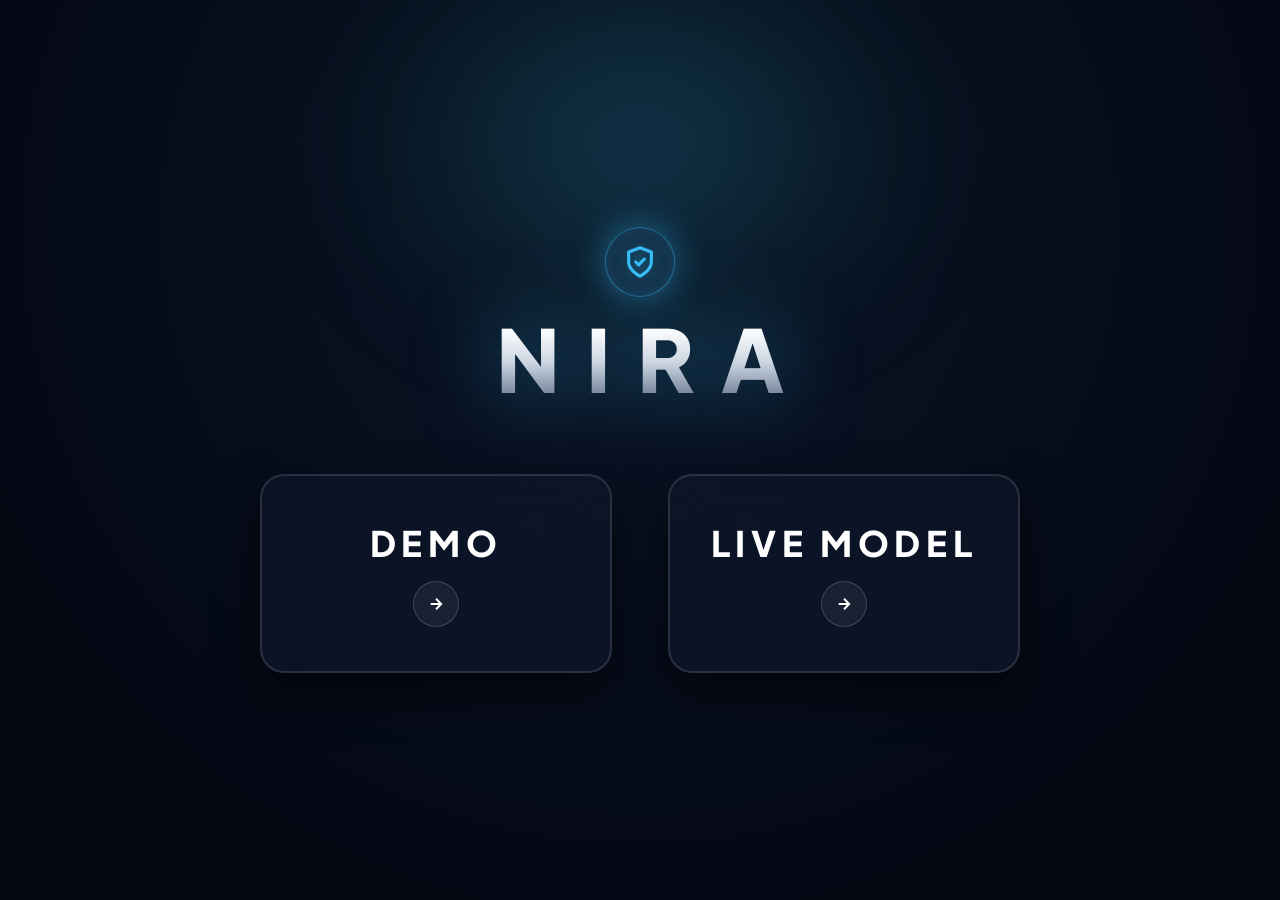
==== commit 3e952c43: "fix(landing): streamline minimal triangle NIRA landing page matching blueprint" ====
--- a/app/static/index.html
+++ b/app/static/index.html
@@ -8,7 +8,212 @@
   <link rel="preconnect" href="https://fonts.googleapis.com">
   <link rel="preconnect" href="https://fonts.gstatic.com" crossorigin>
   <link href="https://fonts.googleapis.com/css2?family=Plus+Jakarta+Sans:wght@300;400;500;600;700;800&family=JetBrains+Mono:wght@400;500;600;700&display=swap" rel="stylesheet">
-  <link rel="stylesheet" href="/static/dashboard.css?v=6.0">
+  <link rel="stylesheet" href="/static/dashboard.css?v=10.0">
+  <style>
+    /* ==========================================================================
+       NIRA Minimal Triangle Landing Gateway (Apex: NIRA, Base: DEMO & LIVE MODEL)
+       ========================================================================== */
+    #landingGatewayScreen {
+      position: fixed;
+      inset: 0;
+      width: 100vw;
+      height: 100vh;
+      background: radial-gradient(circle at 50% 25%, #0b1528 0%, #030712 80%);
+      display: flex;
+      align-items: center;
+      justify-content: center;
+      z-index: 99999;
+      font-family: 'Plus Jakarta Sans', system-ui, -apple-system, BlinkMacSystemFont, "Segoe UI", Roboto, sans-serif;
+      color: #ffffff;
+      overflow: hidden;
+      margin: 0;
+      padding: 0;
+      box-sizing: border-box;
+    }
+
+    .nira-gateway-glow {
+      position: absolute;
+      top: 15%;
+      left: 50%;
+      transform: translate(-50%, -50%);
+      width: 650px;
+      height: 450px;
+      background: radial-gradient(ellipse, rgba(56, 189, 248, 0.22) 0%, rgba(16, 185, 129, 0.08) 45%, transparent 70%);
+      filter: blur(65px);
+      pointer-events: none;
+    }
+
+    .nira-triangle-layout {
+      display: flex;
+      flex-direction: column;
+      align-items: center;
+      justify-content: center;
+      width: 100%;
+      max-width: 860px;
+      padding: 24px;
+      position: relative;
+      z-index: 10;
+    }
+
+    /* --- APEX: NIRA --- */
+    .nira-apex-section {
+      display: flex;
+      flex-direction: column;
+      align-items: center;
+      justify-content: center;
+      margin-bottom: 72px;
+      user-select: none;
+    }
+
+    .nira-apex-shield {
+      width: 68px;
+      height: 68px;
+      border-radius: 50%;
+      background: radial-gradient(circle, rgba(56, 189, 248, 0.25) 0%, rgba(15, 23, 42, 0.9) 100%);
+      border: 1.5px solid rgba(56, 189, 248, 0.5);
+      box-shadow: 0 0 35px rgba(56, 189, 248, 0.45), inset 0 0 15px rgba(56, 189, 248, 0.25);
+      display: flex;
+      align-items: center;
+      justify-content: center;
+      color: #38bdf8;
+      margin-bottom: 18px;
+      transition: transform 0.3s ease;
+    }
+
+    .nira-apex-shield:hover {
+      transform: scale(1.08) rotate(3deg);
+    }
+
+    .nira-apex-title {
+      font-size: 5.4rem;
+      font-weight: 900;
+      letter-spacing: 0.30em;
+      line-height: 1;
+      margin: 0;
+      padding-left: 0.30em; /* Optical balance for letter-spacing */
+      background: linear-gradient(180deg, #FFFFFF 15%, #cbd5e1 55%, #64748b 100%);
+      -webkit-background-clip: text;
+      -webkit-text-fill-color: transparent;
+      filter: drop-shadow(0 0 40px rgba(56, 189, 248, 0.55));
+      text-transform: uppercase;
+    }
+
+    /* --- BASE: DEMO (LEFT) & LIVE MODEL (RIGHT) --- */
+    .nira-base-row {
+      display: grid;
+      grid-template-columns: 1fr 1fr;
+      gap: 56px;
+      width: 100%;
+      max-width: 760px;
+    }
+
+    .nira-portal-card {
+      background: rgba(15, 23, 42, 0.72);
+      backdrop-filter: blur(24px);
+      border: 2px solid rgba(255, 255, 255, 0.12);
+      border-radius: 24px;
+      padding: 44px 32px;
+      display: flex;
+      flex-direction: column;
+      align-items: center;
+      justify-content: center;
+      gap: 16px;
+      cursor: pointer;
+      transition: all 0.25s cubic-bezier(0.16, 1, 0.3, 1);
+      box-shadow: 0 20px 45px rgba(0, 0, 0, 0.55);
+      position: relative;
+      overflow: hidden;
+      user-select: none;
+    }
+
+    .nira-portal-card::before {
+      content: "";
+      position: absolute;
+      top: 0;
+      left: 0;
+      right: 0;
+      height: 3px;
+      background: transparent;
+      transition: all 0.25s ease;
+    }
+
+    /* Demo Card (Green Accent) */
+    .nira-portal-card.demo-portal:hover,
+    .nira-portal-card.demo-portal:focus-visible {
+      border-color: #34d399;
+      background: rgba(16, 185, 129, 0.08);
+      transform: translateY(-8px) scale(1.025);
+      box-shadow: 0 25px 60px rgba(16, 185, 129, 0.3), 0 0 35px rgba(16, 185, 129, 0.25);
+      outline: none;
+    }
+    .nira-portal-card.demo-portal:hover::before {
+      background: linear-gradient(90deg, transparent, #34d399, transparent);
+    }
+
+    /* Live Model Card (Blue Accent) */
+    .nira-portal-card.live-portal:hover,
+    .nira-portal-card.live-portal:focus-visible {
+      border-color: #38bdf8;
+      background: rgba(56, 189, 248, 0.08);
+      transform: translateY(-8px) scale(1.025);
+      box-shadow: 0 25px 60px rgba(56, 189, 248, 0.3), 0 0 35px rgba(56, 189, 248, 0.25);
+      outline: none;
+    }
+    .nira-portal-card.live-portal:hover::before {
+      background: linear-gradient(90deg, transparent, #38bdf8, transparent);
+    }
+
+    .portal-label {
+      font-size: 2.2rem;
+      font-weight: 800;
+      letter-spacing: 0.16em;
+      color: #ffffff;
+      text-transform: uppercase;
+      margin: 0;
+      text-align: center;
+    }
+
+    .portal-arrow {
+      display: inline-flex;
+      align-items: center;
+      justify-content: center;
+      width: 44px;
+      height: 44px;
+      border-radius: 50%;
+      background: rgba(255, 255, 255, 0.06);
+      border: 1px solid rgba(255, 255, 255, 0.16);
+      color: #ffffff;
+      transition: all 0.25s ease;
+    }
+
+    .demo-portal:hover .portal-arrow {
+      background: #34d399;
+      border-color: #34d399;
+      color: #030712;
+      transform: translateX(4px);
+    }
+
+    .live-portal:hover .portal-arrow {
+      background: #38bdf8;
+      border-color: #38bdf8;
+      color: #030712;
+      transform: translateX(4px);
+    }
+
+    @media (max-width: 768px) {
+      .nira-apex-title {
+        font-size: 3.6rem;
+      }
+      .nira-base-row {
+        grid-template-columns: 1fr;
+        gap: 22px;
+        max-width: 360px;
+      }
+      .nira-apex-section {
+        margin-bottom: 38px;
+      }
+    }
+  </style>
 </head>
 <body>
   <a href="#mainContent" class="skip-link">Skip to main safety content</a>
@@ -19,78 +224,39 @@
                 NIRA
          DEMO         LIVE MODEL
        ====================================================================== -->
-  <div id="landingGatewayScreen" class="landing-gateway-screen" role="main" aria-label="NIRA Landing Gateway">
-    <div class="landing-gateway-glow"></div>
-
-    <div class="landing-gateway-content">
-      <!-- Centered NIRA Brand Header -->
-      <header class="landing-hero-brand">
-        <div class="landing-shield-emblem" aria-hidden="true">
-          <svg width="46" height="46" viewBox="0 0 24 24" fill="none" stroke="currentColor" stroke-width="2.2" stroke-linecap="round" stroke-linejoin="round">
+  <div id="landingGatewayScreen" role="main" aria-label="NIRA Landing Gateway">
+    <div class="nira-gateway-glow"></div>
+
+    <div class="nira-triangle-layout">
+      <!-- Apex: NIRA -->
+      <div class="nira-apex-section">
+        <div class="nira-apex-shield" aria-hidden="true">
+          <svg width="34" height="34" viewBox="0 0 24 24" fill="none" stroke="currentColor" stroke-width="2.2" stroke-linecap="round" stroke-linejoin="round">
             <path d="M12 22s8-4 8-10V5l-8-3-8 3v7c0 6 8 10 8 10z"/>
             <path d="M9 12l2 2 4-4"/>
           </svg>
         </div>
-        <h1 class="landing-hero-title">NIRA</h1>
-        <p class="landing-hero-tagline">Ambient AI Elder Safety Intelligence</p>
-        <div class="landing-hackathon-pill">
-          <span>AMAZON DEVELOPER HACKATHON 2026 &bull; ALEXA+ INTEGRATION</span>
-        </div>
-      </header>
-
-      <!-- The Two Main Choices (Left: DEMO, Right: LIVE MODEL) -->
-      <div class="landing-gateway-grid">
-        <!-- Choice 1: DEMO -->
-        <div class="landing-card demo-card" onclick="enterSystemMode('demo')" tabindex="0" role="button" aria-label="Enter Demo Mode">
-          <div class="landing-card-top">
-            <span class="card-status-dot demo"></span>
-            <span class="card-badge demo">HACKATHON SHOWCASE</span>
-          </div>
-          <div class="landing-card-icon">🎮</div>
-          <h2 class="landing-card-title">DEMO</h2>
-          <p class="landing-card-desc">
-            Complete Hackathon system demonstration with simulated senior Eleanor Vance (Unit 4B), 3 clinical emergency scenarios, 4-tab mission control, and 3D WebGL digital twin.
-          </p>
-          <ul class="landing-card-features">
-            <li><span>🛡️</span> Eleanor Vance (Age 79, Beacon Hill)</li>
-            <li><span>🚨</span> 3 Test Scenarios: Safe, Assisted &amp; 911 CAD</li>
-            <li><span>📊</span> 4 Multi-View Tabs &amp; 3D Video Reel</li>
-            <li><span>📱</span> Family Admin Guardian Console</li>
-          </ul>
-          <button class="btn-enter-mode demo-btn">
-            <span>Launch Complete Demo System</span>
-            <svg width="16" height="16" viewBox="0 0 24 24" fill="none" stroke="currentColor" stroke-width="2.5"><line x1="5" y1="12" x2="19" y2="12"/><polyline points="12 5 19 12 12 19"/></svg>
-          </button>
-        </div>
-
-        <!-- Choice 2: LIVE MODEL -->
-        <div class="landing-card live-card" onclick="enterSystemMode('live')" tabindex="0" role="button" aria-label="Enter Live Model">
-          <div class="landing-card-top">
-            <span class="card-status-dot live"></span>
-            <span class="card-badge live">REAL-TIME WORKSPACE</span>
-          </div>
-          <div class="landing-card-icon">⚡</div>
-          <h2 class="landing-card-title">LIVE MODEL</h2>
-          <p class="landing-card-desc">
-            Real-time operational environment for live IoT hardware integration, browser edge webcam fall detection, live microphone acoustic check-in, and custom REST event ingestion.
-          </p>
-          <ul class="landing-card-features">
-            <li><span>📹</span> Live Edge Camera &amp; Pose Kinematics</li>
-            <li><span>🎙️</span> Live Acoustic Voice AI Hub (Web Speech)</li>
-            <li><span>📡</span> Real Sensor REST Ingestion &amp; IoT Fleet</li>
-            <li><span>📲</span> Open-Source TextBee SMS Dispatch</li>
-          </ul>
-          <button class="btn-enter-mode live-btn">
-            <span>Enter Live Model Workspace</span>
-            <svg width="16" height="16" viewBox="0 0 24 24" fill="none" stroke="currentColor" stroke-width="2.5"><line x1="5" y1="12" x2="19" y2="12"/><polyline points="12 5 19 12 12 19"/></svg>
-          </button>
-        </div>
-      </div>
-
-      <!-- Footer Architecture Meta -->
-      <footer class="landing-gateway-footer">
-        <div>Event-Driven Architecture &bull; FastMCP Server &bull; 14-Signal Multimodal Risk Engine &bull; 150 Automated Tests Passing</div>
-      </footer>
+        <h1 class="nira-apex-title">NIRA</h1>
+      </div>
+
+      <!-- Base: DEMO on Left, LIVE MODEL on Right -->
+      <div class="nira-base-row">
+        <!-- DEMO -->
+        <div id="btnLandingDemo" class="nira-portal-card demo-portal" onclick="enterSystemMode('demo')" tabindex="0" role="button" aria-label="Open Demo Mode">
+          <div class="portal-label">DEMO</div>
+          <div class="portal-arrow" aria-hidden="true">
+            <svg width="18" height="18" viewBox="0 0 24 24" fill="none" stroke="currentColor" stroke-width="2.5"><line x1="5" y1="12" x2="19" y2="12"/><polyline points="12 5 19 12 12 19"/></svg>
+          </div>
+        </div>
+
+        <!-- LIVE MODEL -->
+        <div id="btnLandingLive" class="nira-portal-card live-portal" onclick="enterSystemMode('live')" tabindex="0" role="button" aria-label="Open Live Model Mode">
+          <div class="portal-label">LIVE MODEL</div>
+          <div class="portal-arrow" aria-hidden="true">
+            <svg width="18" height="18" viewBox="0 0 24 24" fill="none" stroke="currentColor" stroke-width="2.5"><line x1="5" y1="12" x2="19" y2="12"/><polyline points="12 5 19 12 12 19"/></svg>
+          </div>
+        </div>
+      </div>
     </div>
   </div>
 
